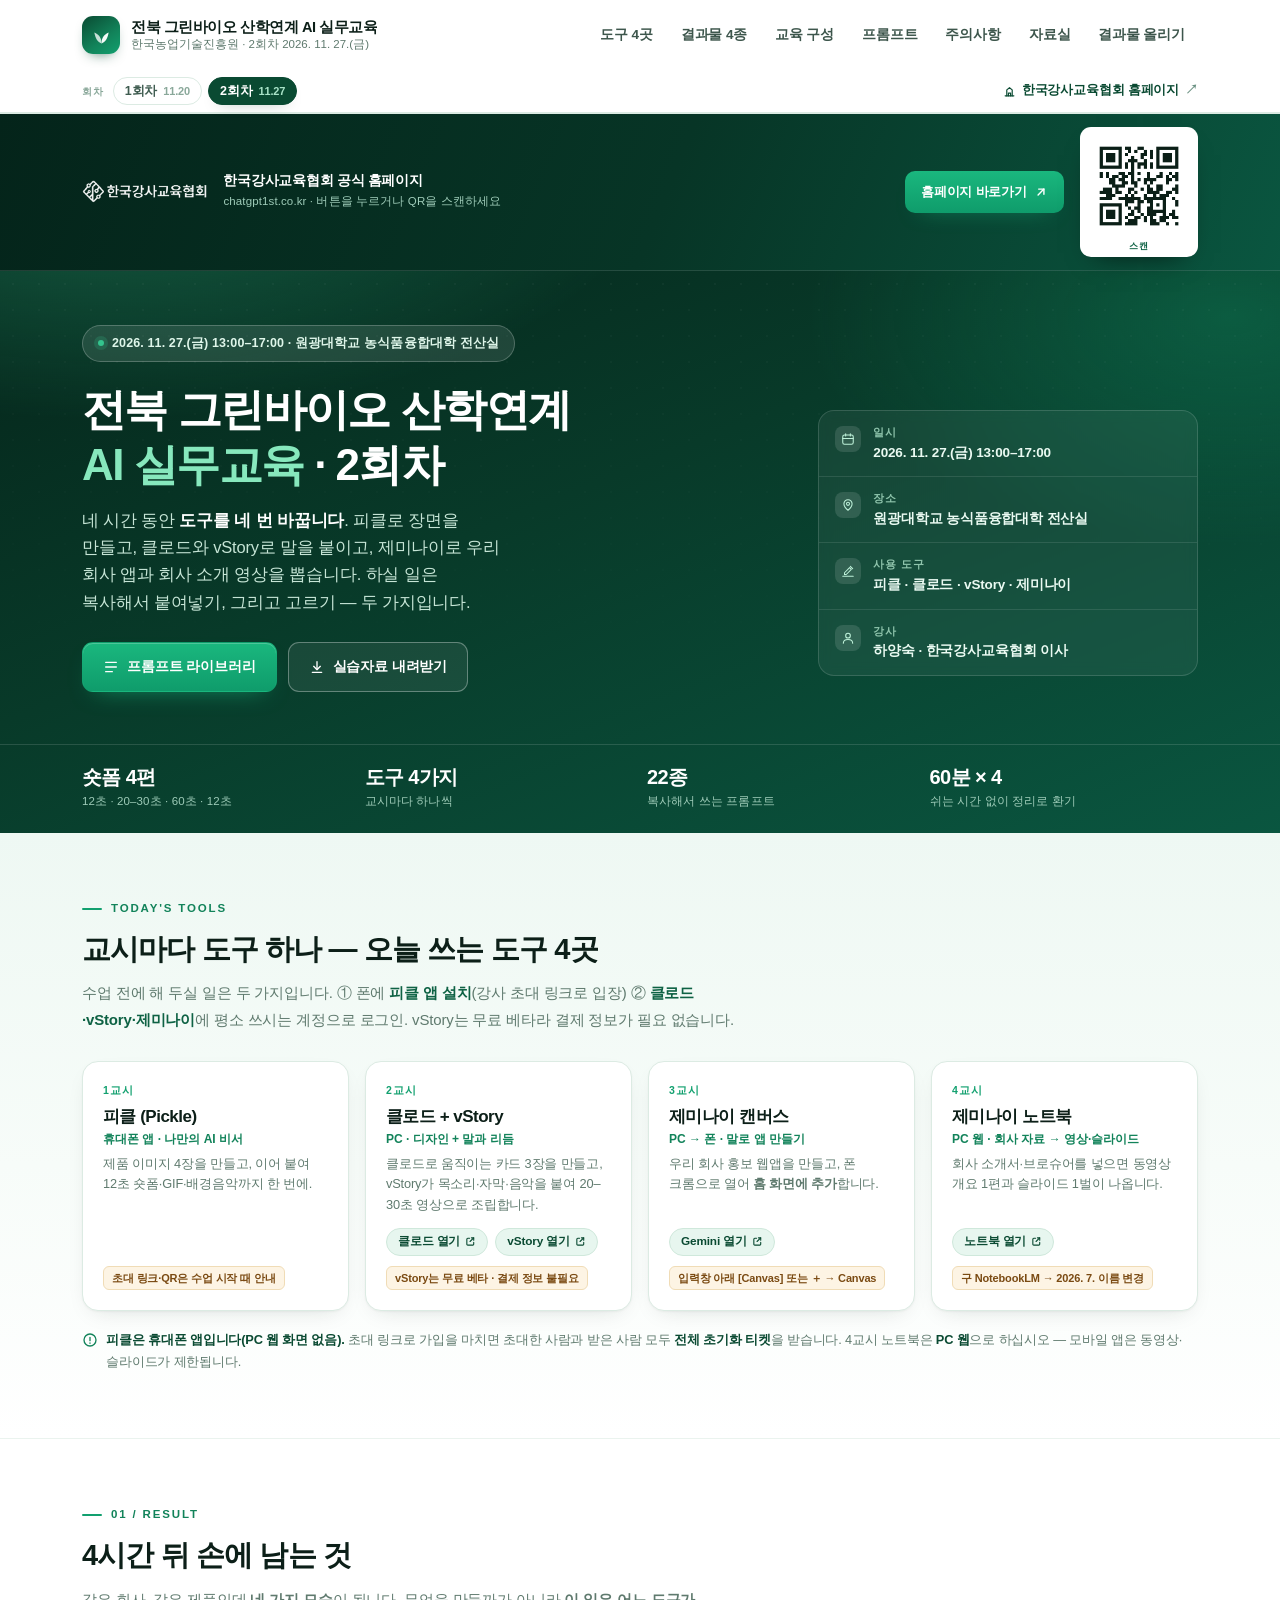
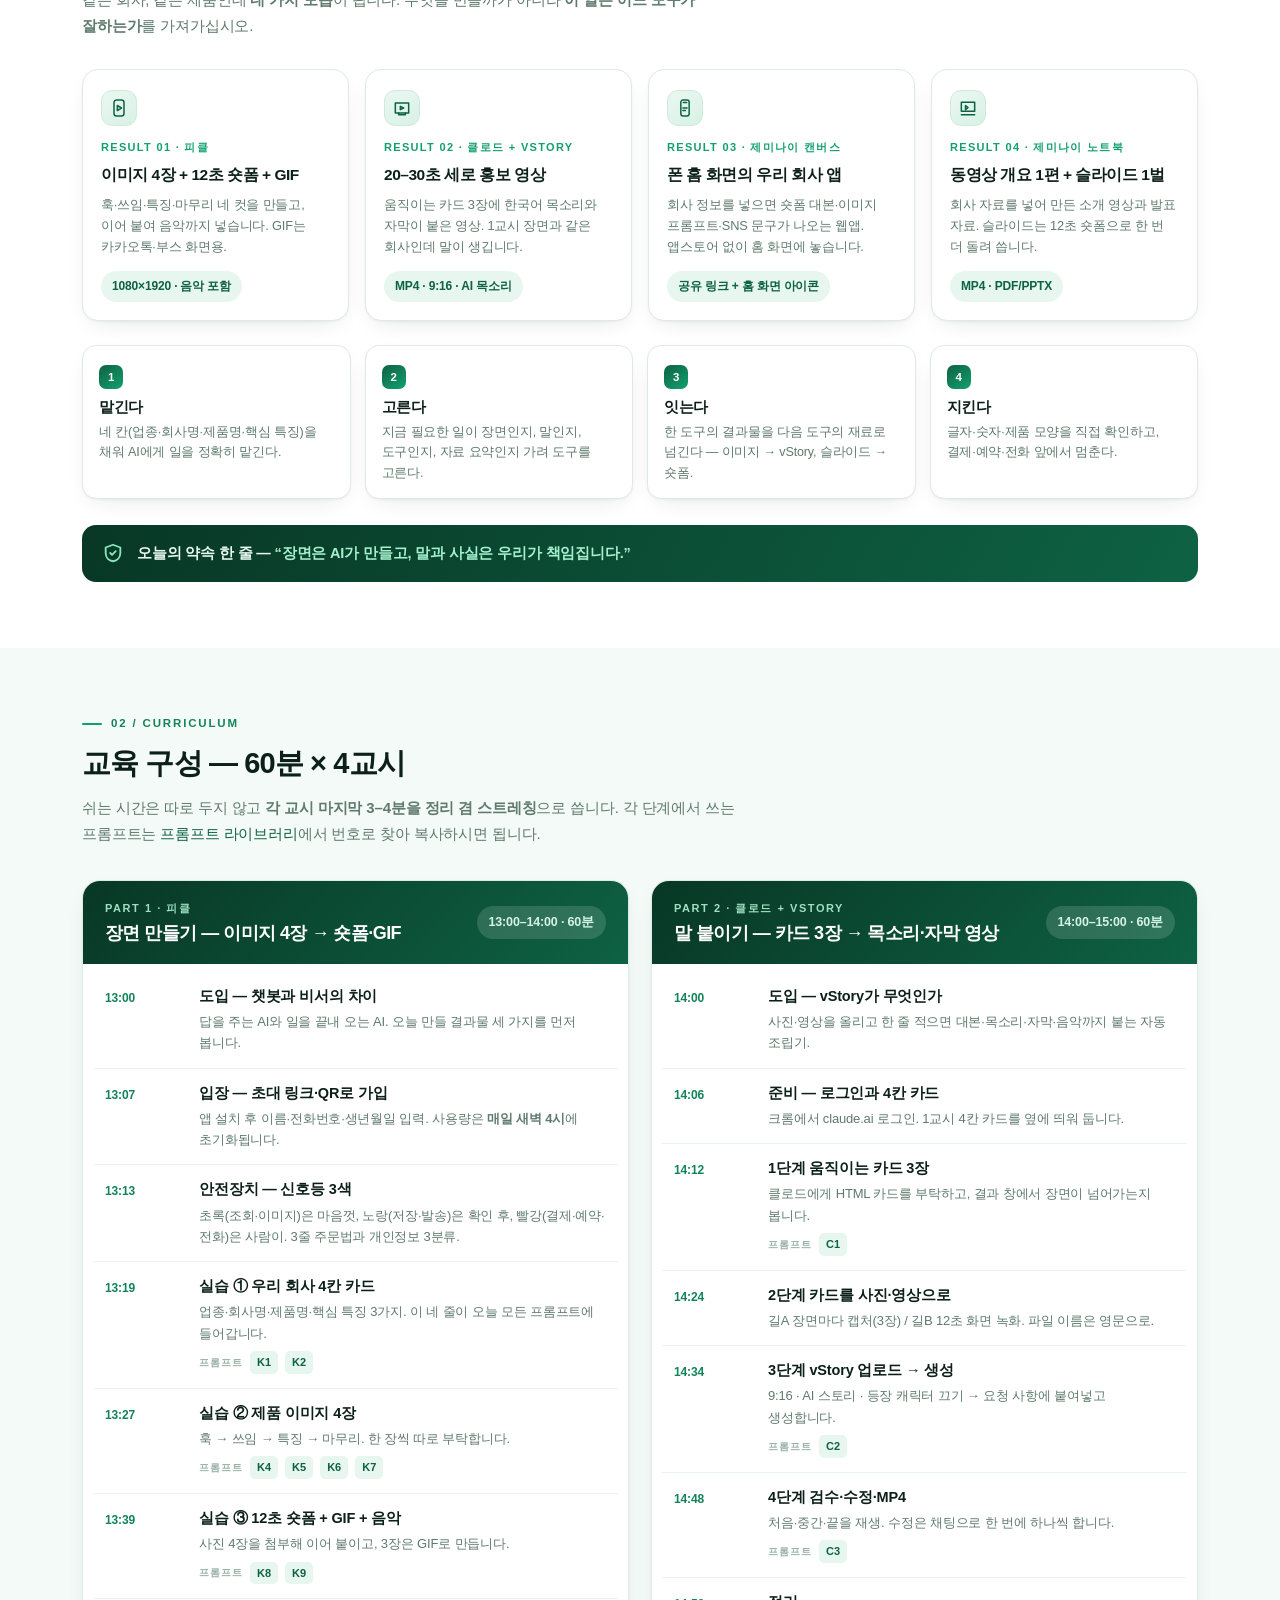
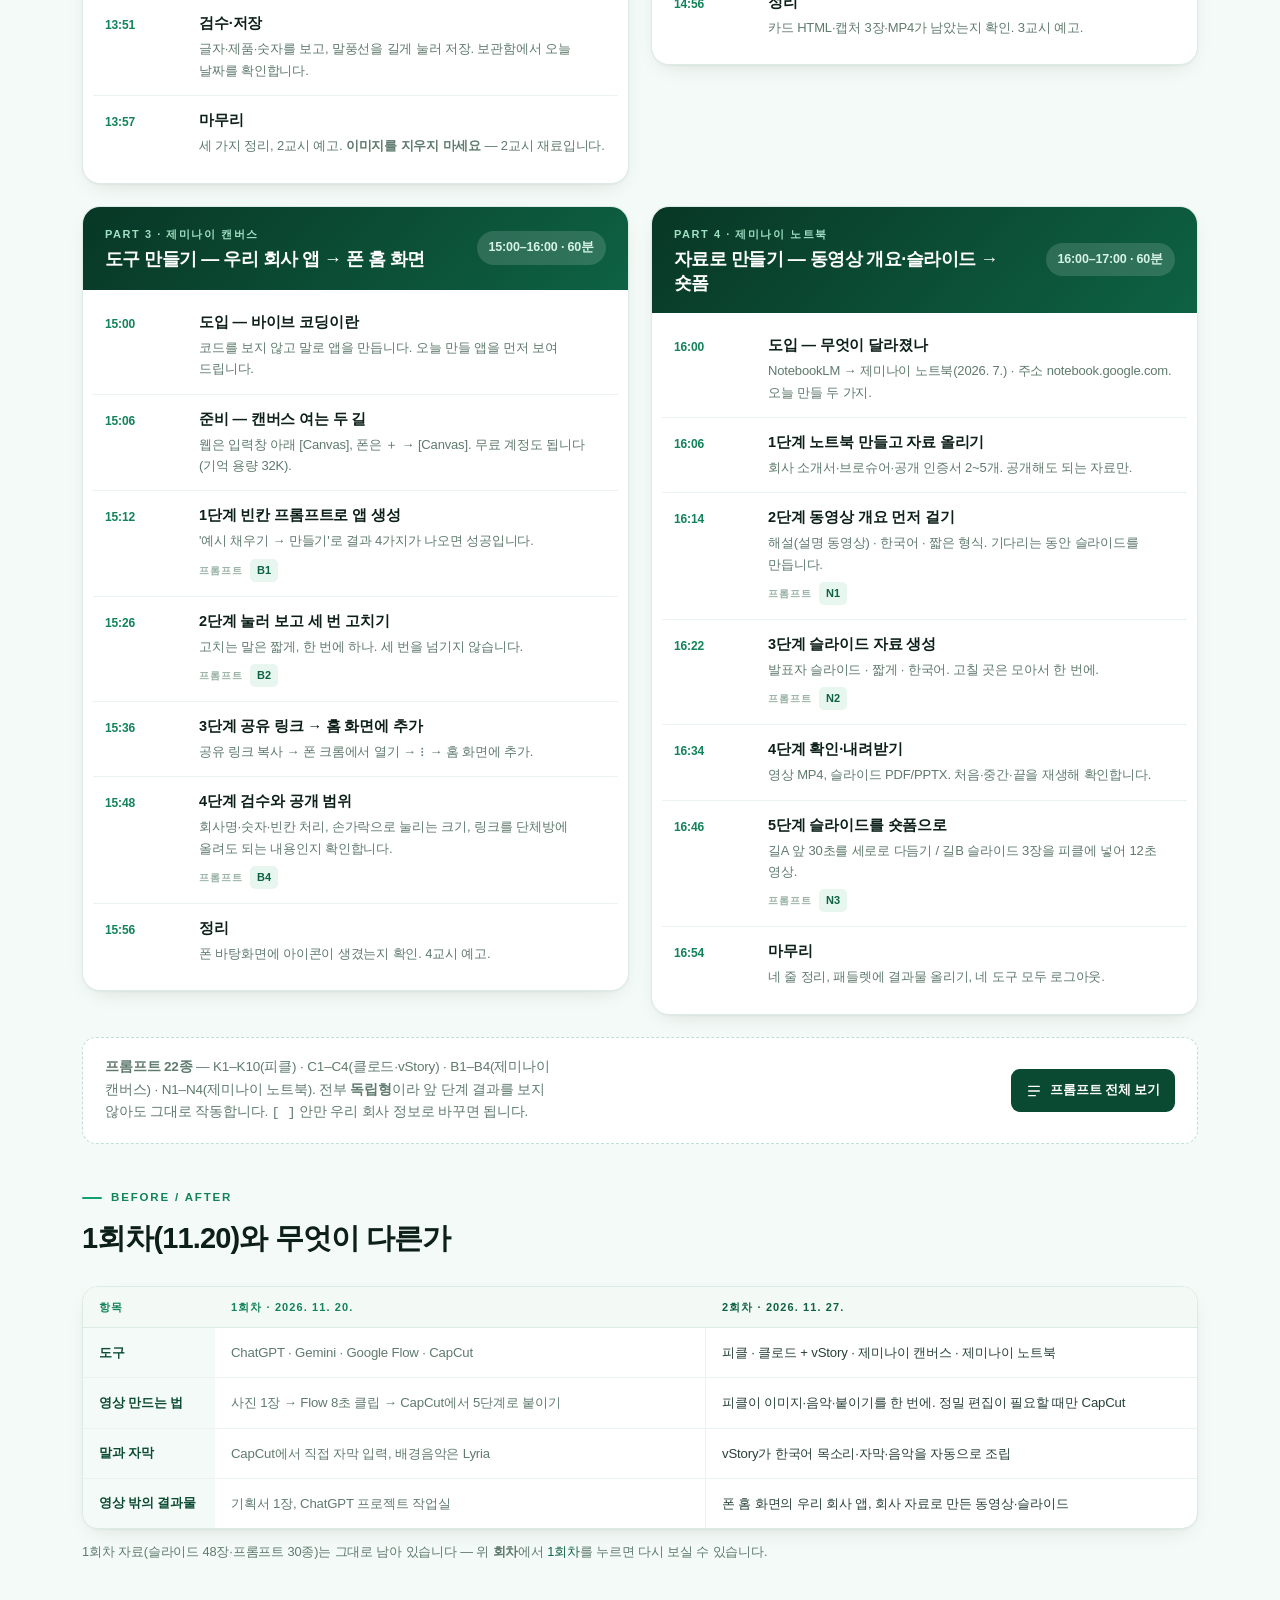
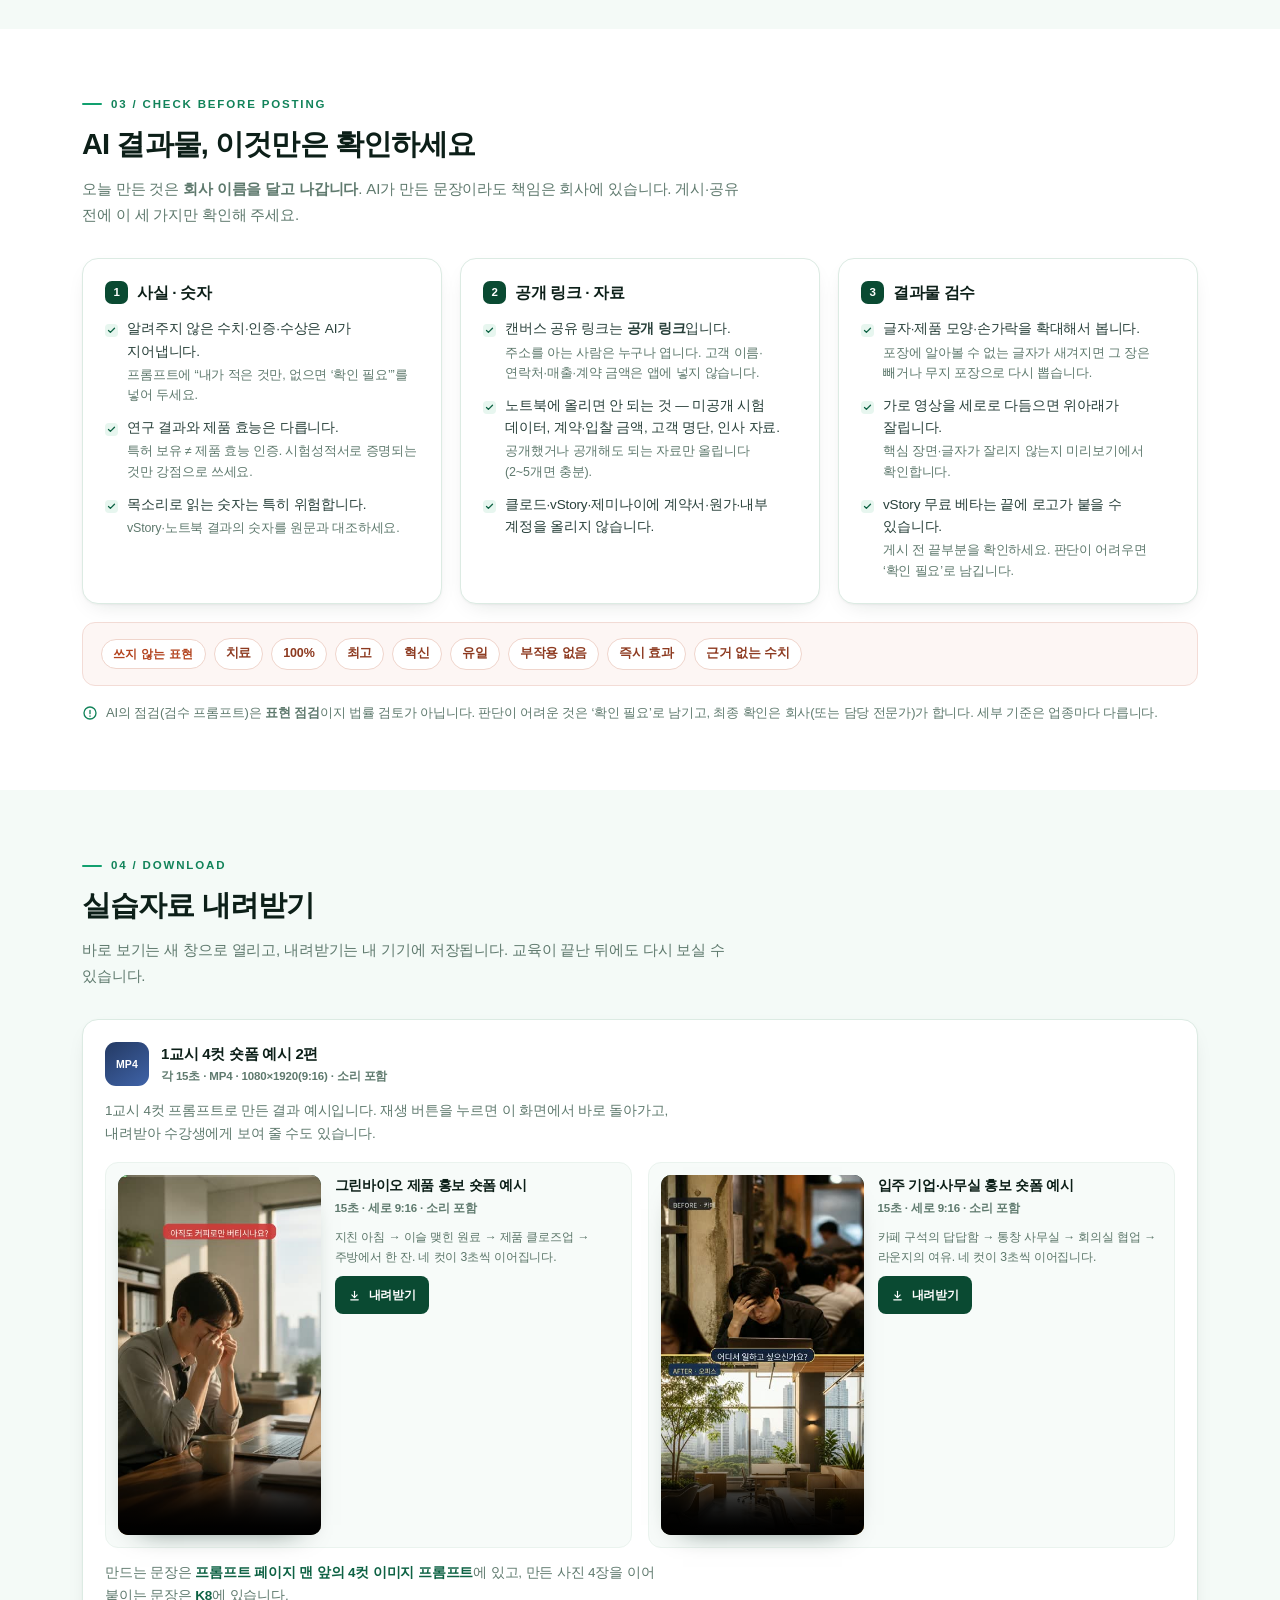
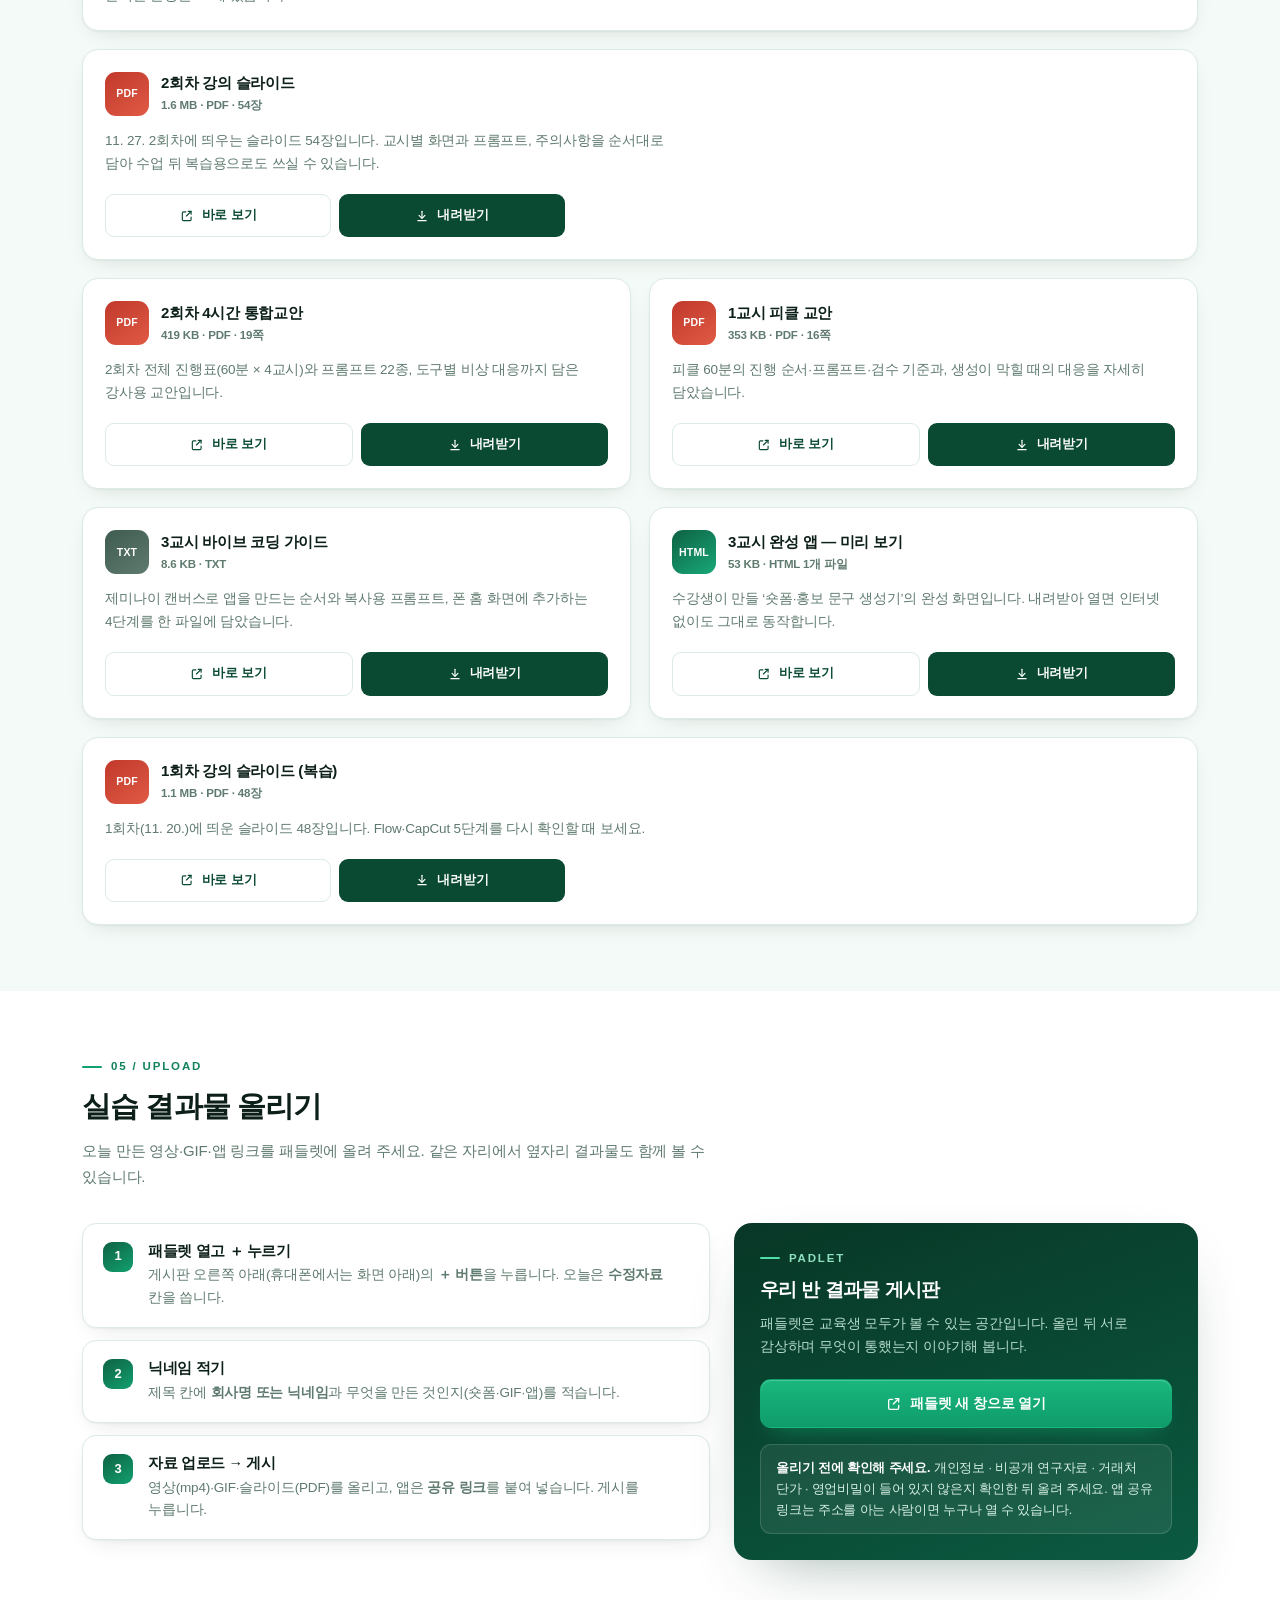
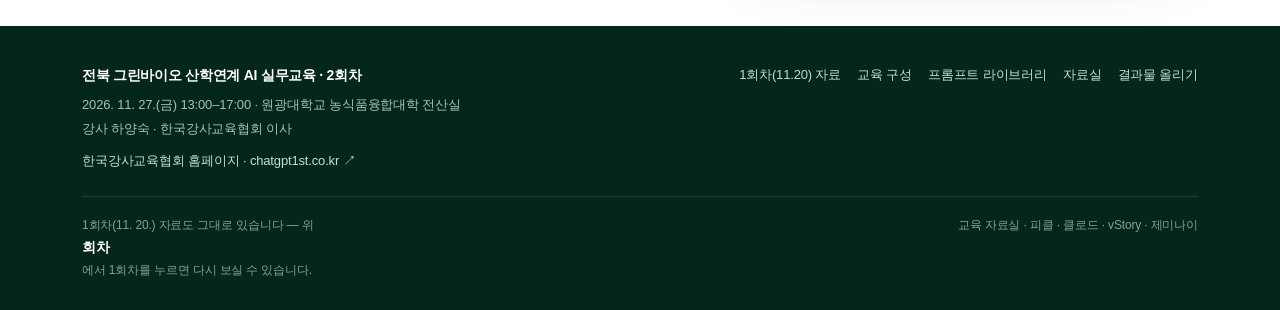
==== index.html @ 62bd6997 "2회차 슬라이드 피클 소개 3장 추가 (51→54장) · 2회차 PDF 갱신" ====
<!DOCTYPE html>
<html lang="ko">
<head>
<meta charset="utf-8">
<meta name="viewport" content="width=device-width, initial-scale=1">
<title>전북 그린바이오 산학연계 AI 실무교육 · 2회차 | 교육 자료실</title>
<meta name="description" content="한국농업기술진흥원 전북 그린바이오 산학연계 AI 실무교육 2회차(2026. 11. 27.) 교육 자료실 — 피클·클로드+vStory·제미나이 캔버스·제미나이 노트북 4교시, 프롬프트 22종, 실습자료(PDF·HTML) 내려받기, 한국강사교육협회 홈페이지 바로가기.">
<meta name="theme-color" content="#083726">
<meta property="og:title" content="전북 그린바이오 산학연계 AI 실무교육 · 2회차 | 교육 자료실">
<meta property="og:description" content="네 시간 동안 도구를 네 번 바꿉니다 — 피클, 클로드+vStory, 제미나이 캔버스, 제미나이 노트북. 복사해서 쓰는 프롬프트 22종과 실습자료를 한곳에.">
<meta property="og:type" content="website">
<link rel="stylesheet" href="assets/style.css">
<link rel="icon" href="data:image/svg+xml,%3Csvg xmlns='http://www.w3.org/2000/svg' viewBox='0 0 64 64'%3E%3Crect width='64' height='64' rx='14' fill='%230e6244'/%3E%3Cpath d='M32 50c0-12 6-20 16-24-2 14-8 22-16 24z' fill='%2387e8bd'/%3E%3Cpath d='M32 50C32 38 26 30 16 26c2 14 8 22 16 24z' fill='%23ffffff' opacity='.85'/%3E%3C/svg%3E">
</head>
<body>
<a class="skip" href="#main">본문 바로가기</a>

<!-- ================= HEADER ================= -->
<header class="site-head">
  <div class="head-in">
    <a class="brand" href="index.html" aria-label="전북 그린바이오 산학연계 AI 실무교육 · 2회차 자료실 홈">
      <span class="mark" aria-hidden="true">
        <svg viewBox="0 0 24 24"><path d="M12 21c0-6.2 3.1-10.4 8.2-12.4C19 15.3 16.4 19.6 12 21z"/><path d="M12 21C12 14.8 8.9 10.6 3.8 8.6 5 15.3 7.6 19.6 12 21z" opacity=".8"/></svg>
      </span>
      <span>
        <b>전북 그린바이오 산학연계 AI 실무교육</b>
        <span>한국농업기술진흥원 · 2회차 2026. 11. 27.(금)</span>
      </span>
    </a>

    <nav class="main-nav" aria-label="주요 메뉴">
      <a href="#tools" class="nav-link" data-spy="tools">도구 4곳</a>
      <a href="#result" class="nav-link" data-spy="result">결과물 4종</a>
      <a href="#curriculum" class="nav-link" data-spy="curriculum">교육 구성</a>
      <a href="prompts.html">프롬프트</a>
      <a href="#check" class="nav-link" data-spy="check">주의사항</a>
      <a href="#downloads" class="nav-link" data-spy="downloads">자료실</a>
      <a href="#upload" class="nav-link" data-spy="upload">결과물 올리기</a>
    </nav>

    <button class="nav-toggle" id="navToggle" aria-expanded="false" aria-controls="mobileNav" aria-label="메뉴 열기">
      <svg viewBox="0 0 24 24"><path d="M4 7h16M4 12h16M4 17h16"/></svg>
    </button>
  </div>

  <div class="roundbar">
    <div class="rb-in">
      <nav class="rounds" aria-label="회차 선택">
        <span class="rl">회차</span>
        <a class="round" href="day1.html">1회차<span class="dt">11.20</span></a>
        <a class="round on" href="index.html" aria-current="page">2회차<span class="dt">11.27</span></a>
      </nav>
      <a class="koea-link" href="https://chatgpt1st.co.kr" target="_blank" rel="noopener">
        <svg viewBox="0 0 24 24"><path d="M4 20h16"/><path d="M7 20V9l5-4 5 4v11"/><path d="M10 20v-5h4v5"/></svg>
        한국강사교육협회 홈페이지<span class="x">↗</span>
      </a>
    </div>
  </div>

  <nav class="mobile-nav" id="mobileNav" aria-label="모바일 메뉴">
    <a href="day1.html">1회차(11.20) 자료 보기</a>
    <a href="#tools">오늘 쓰는 도구 4곳</a>
    <a href="#result">오늘 남는 결과물 4종</a>
    <a href="#curriculum">교육 구성</a>
    <a href="prompts.html">프롬프트 라이브러리</a>
    <a href="#check">주의사항</a>
    <a href="#downloads">자료실</a>
    <a href="#upload">결과물 올리기</a>
    <a href="https://chatgpt1st.co.kr" target="_blank" rel="noopener">한국강사교육협회 홈페이지</a>
  </nav>
</header>

<!-- ================= 협회 홈페이지 (페이지 맨 앞) ================= -->
<section class="koea" aria-label="한국강사교육협회 공식 홈페이지">
  <div class="wrap koea-in">
    <img class="k-logo" src="assets/koea_logo_white.png" alt="한국강사교육협회">
    <div class="k-txt">
      <b>한국강사교육협회 공식 홈페이지</b>
      <span>chatgpt1st.co.kr · 버튼을 누르거나 QR을 스캔하세요</span>
    </div>
    <a class="k-btn" href="https://chatgpt1st.co.kr" target="_blank" rel="noopener">
      홈페이지 바로가기
      <svg viewBox="0 0 24 24"><path d="M7 17 17 7"/><path d="M8 7h9v9"/></svg>
    </a>
    <a class="k-qr" href="https://chatgpt1st.co.kr" target="_blank" rel="noopener" aria-label="한국강사교육협회 홈페이지 QR 코드 — 폰 카메라로 스캔">
      <img src="assets/koea_qr.png" alt="한국강사교육협회 홈페이지(chatgpt1st.co.kr) QR 코드">
      <span>스캔</span>
    </a>
  </div>
</section>

<main id="main">

<!-- ================= HERO ================= -->
<section class="hero">
  <div class="hero-in">
    <div class="wrap">
      <div>
        <span class="chip"><span class="dot"></span>2026. 11. 27.(금) 13:00–17:00 · 원광대학교 농식품융합대학 전산실</span>
        <h1>전북 그린바이오 산학연계<br><em>AI 실무교육</em> · 2회차</h1>
        <p class="sub">네 시간 동안 <b>도구를 네 번 바꿉니다</b>. 피클로 장면을 만들고, 클로드와 vStory로 말을 붙이고,
          제미나이로 우리 회사 앱과 회사 소개 영상을 뽑습니다. 하실 일은 복사해서 붙여넣기, 그리고 고르기 — 두 가지입니다.</p>
        <div class="hero-cta">
          <a class="btn btn-primary" href="prompts.html">
            <svg viewBox="0 0 24 24"><path d="M4 5h16M4 12h16M4 19h10"/></svg>
            프롬프트 라이브러리
          </a>
          <a class="btn btn-ghost" href="#downloads">
            <svg viewBox="0 0 24 24"><path d="M12 4v11"/><path d="m7 11 5 5 5-5"/><path d="M5 20h14"/></svg>
            실습자료 내려받기
          </a>
        </div>
      </div>

      <dl class="facts">
        <li>
          <span class="ico"><svg viewBox="0 0 24 24"><rect x="3" y="5" width="18" height="16" rx="3"/><path d="M8 3v4M16 3v4M3 11h18"/></svg></span>
          <div><dt>일시</dt><dd>2026. 11. 27.(금) 13:00–17:00</dd></div>
        </li>
        <li>
          <span class="ico"><svg viewBox="0 0 24 24"><path d="M12 21s7-5.4 7-11a7 7 0 1 0-14 0c0 5.6 7 11 7 11z"/><circle cx="12" cy="10" r="2.6"/></svg></span>
          <div><dt>장소</dt><dd>원광대학교 농식품융합대학 전산실</dd></div>
        </li>
        <li>
          <span class="ico"><svg viewBox="0 0 24 24"><path d="m14.7 6.3 3 3L9 18H6v-3z"/><path d="M16 4l4 4"/><path d="M3 21h18"/></svg></span>
          <div><dt>사용 도구</dt><dd>피클 · 클로드 · vStory · 제미나이</dd></div>
        </li>
        <li>
          <span class="ico"><svg viewBox="0 0 24 24"><circle cx="12" cy="8" r="4"/><path d="M4 21c0-4 3.6-6.5 8-6.5s8 2.5 8 6.5"/></svg></span>
          <div><dt>강사</dt><dd>하양숙 · 한국강사교육협회 이사</dd></div>
        </li>
      </dl>
    </div>
  </div>
  <div class="hero-stats">
    <div class="wrap">
      <div class="st"><b>숏폼 4편</b><span>12초 · 20–30초 · 60초 · 12초</span></div>
      <div class="st"><b>도구 4가지</b><span>교시마다 하나씩</span></div>
      <div class="st"><b>22종</b><span>복사해서 쓰는 프롬프트</span></div>
      <div class="st"><b>60분 × 4</b><span>쉬는 시간 없이 정리로 환기</span></div>
    </div>
  </div>
</section>

<!-- ================= TODAY'S TOOLS ================= -->
<section class="section tools-band" id="tools">
  <div class="wrap">
    <div class="sec-head">
      <div class="eyebrow">Today's tools</div>
      <h2>교시마다 도구 하나 — 오늘 쓰는 도구 4곳</h2>
      <p>수업 전에 해 두실 일은 두 가지입니다. ① 폰에 <b>피클 앱 설치</b>(강사 초대 링크로 입장) ② <b>클로드·vStory·제미나이</b>에
        평소 쓰시는 계정으로 로그인. vStory는 무료 베타라 결제 정보가 필요 없습니다.</p>
    </div>

    <div class="tools4">
      <div class="tool">
        <span class="kicker">1교시</span>
        <div class="tk">피클 (Pickle)<small>휴대폰 앱 · 나만의 AI 비서</small></div>
        <p>제품 이미지 4장을 만들고, 이어 붙여 12초 숏폼·GIF·배경음악까지 한 번에.</p>
        <span class="mini-tag">초대 링크·QR은 수업 시작 때 안내</span>
      </div>

      <div class="tool">
        <span class="kicker">2교시</span>
        <div class="tk">클로드 + vStory<small>PC · 디자인 + 말과 리듬</small></div>
        <p>클로드로 움직이는 카드 3장을 만들고, vStory가 목소리·자막·음악을 붙여 20–30초 영상으로 조립합니다.</p>
        <div class="links">
          <a class="lk" href="https://claude.ai/new" target="_blank" rel="noopener">클로드 열기<svg viewBox="0 0 24 24"><path d="M14 4h5v5"/><path d="M19 4 11 12"/><path d="M19 14v4a2 2 0 0 1-2 2H6a2 2 0 0 1-2-2V7a2 2 0 0 1 2-2h4"/></svg></a>
          <a class="lk" href="https://vstory.io" target="_blank" rel="noopener">vStory 열기<svg viewBox="0 0 24 24"><path d="M14 4h5v5"/><path d="M19 4 11 12"/><path d="M19 14v4a2 2 0 0 1-2 2H6a2 2 0 0 1-2-2V7a2 2 0 0 1 2-2h4"/></svg></a>
        </div>
        <span class="mini-tag">vStory는 무료 베타 · 결제 정보 불필요</span>
      </div>

      <div class="tool">
        <span class="kicker">3교시</span>
        <div class="tk">제미나이 캔버스<small>PC → 폰 · 말로 앱 만들기</small></div>
        <p>우리 회사 홍보 웹앱을 만들고, 폰 크롬으로 열어 <b>홈 화면에 추가</b>합니다.</p>
        <div class="links">
          <a class="lk" href="https://gemini.google.com/app" target="_blank" rel="noopener">Gemini 열기<svg viewBox="0 0 24 24"><path d="M14 4h5v5"/><path d="M19 4 11 12"/><path d="M19 14v4a2 2 0 0 1-2 2H6a2 2 0 0 1-2-2V7a2 2 0 0 1 2-2h4"/></svg></a>
        </div>
        <span class="mini-tag">입력창 아래 [Canvas] 또는 ＋ → Canvas</span>
      </div>

      <div class="tool">
        <span class="kicker">4교시</span>
        <div class="tk">제미나이 노트북<small>PC 웹 · 회사 자료 → 영상·슬라이드</small></div>
        <p>회사 소개서·브로슈어를 넣으면 동영상 개요 1편과 슬라이드 1벌이 나옵니다.</p>
        <div class="links">
          <a class="lk" href="https://notebook.google.com" target="_blank" rel="noopener">노트북 열기<svg viewBox="0 0 24 24"><path d="M14 4h5v5"/><path d="M19 4 11 12"/><path d="M19 14v4a2 2 0 0 1-2 2H6a2 2 0 0 1-2-2V7a2 2 0 0 1 2-2h4"/></svg></a>
        </div>
        <span class="mini-tag">구 NotebookLM → 2026. 7. 이름 변경</span>
      </div>
    </div>

    <p class="tools-note">
      <svg viewBox="0 0 24 24"><circle cx="12" cy="12" r="9"/><path d="M12 8v5M12 16.5v.5"/></svg>
      <span><b>피클은 휴대폰 앱입니다(PC 웹 화면 없음).</b> 초대 링크로 가입을 마치면 초대한 사람과 받은 사람 모두 <b>전체 초기화 티켓</b>을 받습니다.
        4교시 노트북은 <b>PC 웹</b>으로 하십시오 — 모바일 앱은 동영상·슬라이드가 제한됩니다.</span>
    </p>
  </div>
</section>

<!-- ================= RESULT ================= -->
<section class="section" id="result">
  <div class="wrap">
    <div class="sec-head">
      <div class="eyebrow">01 / Result</div>
      <h2>4시간 뒤 손에 남는 것</h2>
      <p>같은 회사, 같은 제품인데 <b>네 가지 모습</b>이 됩니다. 무엇을 만들까가 아니라 <b>이 일은 어느 도구가 잘하는가</b>를 가져가십시오.</p>
    </div>

    <div class="grid4">
      <article class="take">
        <div class="ico-lg"><svg viewBox="0 0 24 24"><rect x="6" y="2.5" width="12" height="19" rx="3"/><path d="m10 9 5 3-5 3z"/></svg></div>
        <div class="kicker">Result 01 · 피클</div>
        <h3>이미지 4장 + 12초 숏폼 + GIF</h3>
        <p>훅·쓰임·특징·마무리 네 컷을 만들고, 이어 붙여 음악까지 넣습니다. GIF는 카카오톡·부스 화면용.</p>
        <span class="tagline">1080×1920 · 음악 포함</span>
      </article>

      <article class="take">
        <div class="ico-lg"><svg viewBox="0 0 24 24"><path d="M4 6h16v12H4z"/><path d="M8 18v2h8v-2"/><path d="m10 10 4 2-4 2z"/></svg></div>
        <div class="kicker">Result 02 · 클로드 + vStory</div>
        <h3>20–30초 세로 홍보 영상</h3>
        <p>움직이는 카드 3장에 한국어 목소리와 자막이 붙은 영상. 1교시 장면과 같은 회사인데 말이 생깁니다.</p>
        <span class="tagline">MP4 · 9:16 · AI 목소리</span>
      </article>

      <article class="take">
        <div class="ico-lg"><svg viewBox="0 0 24 24"><rect x="7" y="2.5" width="10" height="19" rx="2.5"/><path d="M10 5.5h4"/><path d="M9.5 12h5M9.5 15h3"/></svg></div>
        <div class="kicker">Result 03 · 제미나이 캔버스</div>
        <h3>폰 홈 화면의 우리 회사 앱</h3>
        <p>회사 정보를 넣으면 숏폼 대본·이미지 프롬프트·SNS 문구가 나오는 웹앱. 앱스토어 없이 홈 화면에 놓습니다.</p>
        <span class="tagline">공유 링크 + 홈 화면 아이콘</span>
      </article>

      <article class="take">
        <div class="ico-lg"><svg viewBox="0 0 24 24"><path d="M4 5h16v11H4z"/><path d="M4 20h16"/><path d="m9 9 3 2.5L9 14z"/></svg></div>
        <div class="kicker">Result 04 · 제미나이 노트북</div>
        <h3>동영상 개요 1편 + 슬라이드 1벌</h3>
        <p>회사 자료를 넣어 만든 소개 영상과 발표 자료. 슬라이드는 12초 숏폼으로 한 번 더 돌려 씁니다.</p>
        <span class="tagline">MP4 · PDF/PPTX</span>
      </article>
    </div>

    <div class="goals">
      <div class="goal">
        <span class="no">1</span>
        <h3>맡긴다</h3>
        <p>네 칸(업종·회사명·제품명·핵심 특징)을 채워 AI에게 일을 정확히 맡긴다.</p>
      </div>
      <div class="goal">
        <span class="no">2</span>
        <h3>고른다</h3>
        <p>지금 필요한 일이 장면인지, 말인지, 도구인지, 자료 요약인지 가려 도구를 고른다.</p>
      </div>
      <div class="goal">
        <span class="no">3</span>
        <h3>잇는다</h3>
        <p>한 도구의 결과물을 다음 도구의 재료로 넘긴다 — 이미지 → vStory, 슬라이드 → 숏폼.</p>
      </div>
      <div class="goal">
        <span class="no">4</span>
        <h3>지킨다</h3>
        <p>글자·숫자·제품 모양을 직접 확인하고, 결제·예약·전화 앞에서 멈춘다.</p>
      </div>
    </div>

    <div class="promise">
      <svg viewBox="0 0 24 24"><path d="M12 3 4 6v6c0 5 3.4 8.4 8 9 4.6-.6 8-4 8-9V6z"/><path d="m9 12 2 2 4-4"/></svg>
      <span>오늘의 약속 한 줄 — <b>“장면은 AI가 만들고, 말과 사실은 우리가 책임집니다.”</b></span>
    </div>
  </div>
</section>

<!-- ================= CURRICULUM ================= -->
<section class="section alt" id="curriculum">
  <div class="wrap">
    <div class="sec-head">
      <div class="eyebrow">02 / Curriculum</div>
      <h2>교육 구성 — 60분 × 4교시</h2>
      <p>쉬는 시간은 따로 두지 않고 <b>각 교시 마지막 3–4분을 정리 겸 스트레칭</b>으로 씁니다.
        각 단계에서 쓰는 프롬프트는 <a href="prompts.html">프롬프트 라이브러리</a>에서 번호로 찾아 복사하시면 됩니다.</p>
    </div>

    <div class="curri">
      <section class="panel" aria-labelledby="c1">
        <div class="panel-head">
          <div>
            <div class="p-t">Part 1 · 피클</div>
            <h3 id="c1">장면 만들기 — 이미지 4장 → 숏폼·GIF</h3>
          </div>
          <span class="p-time">13:00–14:00 · 60분</span>
        </div>
        <ol class="flow">
          <li><span class="t">13:00</span><div><div class="n">도입 — 챗봇과 비서의 차이</div><div class="d">답을 주는 AI와 일을 끝내 오는 AI. 오늘 만들 결과물 세 가지를 먼저 봅니다.</div></div></li>
          <li><span class="t">13:07</span><div><div class="n">입장 — 초대 링크·QR로 가입</div><div class="d">앱 설치 후 이름·전화번호·생년월일 입력. 사용량은 <b>매일 새벽 4시</b>에 초기화됩니다.</div></div></li>
          <li><span class="t">13:13</span><div><div class="n">안전장치 — 신호등 3색</div><div class="d">초록(조회·이미지)은 마음껏, 노랑(저장·발송)은 확인 후, 빨강(결제·예약·전화)은 사람이. 3줄 주문법과 개인정보 3분류.</div></div></li>
          <li><span class="t">13:19</span><div><div class="n">실습 ① 우리 회사 4칸 카드</div><div class="d">업종·회사명·제품명·핵심 특징 3가지. 이 네 줄이 오늘 모든 프롬프트에 들어갑니다.</div><div class="codes"><span>프롬프트</span><a class="pcode" href="prompts.html#K1">K1</a> <a class="pcode" href="prompts.html#K2">K2</a></div></div></li>
          <li><span class="t">13:27</span><div><div class="n">실습 ② 제품 이미지 4장</div><div class="d">훅 → 쓰임 → 특징 → 마무리. 한 장씩 따로 부탁합니다.</div><div class="codes"><span>프롬프트</span><a class="pcode" href="prompts.html#K4">K4</a> <a class="pcode" href="prompts.html#K5">K5</a> <a class="pcode" href="prompts.html#K6">K6</a> <a class="pcode" href="prompts.html#K7">K7</a></div></div></li>
          <li><span class="t">13:39</span><div><div class="n">실습 ③ 12초 숏폼 + GIF + 음악</div><div class="d">사진 4장을 첨부해 이어 붙이고, 3장은 GIF로 만듭니다.</div><div class="codes"><span>프롬프트</span><a class="pcode" href="prompts.html#K8">K8</a> <a class="pcode" href="prompts.html#K9">K9</a></div></div></li>
          <li><span class="t">13:51</span><div><div class="n">검수·저장</div><div class="d">글자·제품·숫자를 보고, 말풍선을 길게 눌러 저장. 보관함에서 오늘 날짜를 확인합니다.</div></div></li>
          <li><span class="t">13:57</span><div><div class="n">마무리</div><div class="d">세 가지 정리, 2교시 예고. <b>이미지를 지우지 마세요</b> — 2교시 재료입니다.</div></div></li>
        </ol>
      </section>

      <section class="panel" aria-labelledby="c2">
        <div class="panel-head">
          <div>
            <div class="p-t">Part 2 · 클로드 + vStory</div>
            <h3 id="c2">말 붙이기 — 카드 3장 → 목소리·자막 영상</h3>
          </div>
          <span class="p-time">14:00–15:00 · 60분</span>
        </div>
        <ol class="flow">
          <li><span class="t">14:00</span><div><div class="n">도입 — vStory가 무엇인가</div><div class="d">사진·영상을 올리고 한 줄 적으면 대본·목소리·자막·음악까지 붙는 자동 조립기.</div></div></li>
          <li><span class="t">14:06</span><div><div class="n">준비 — 로그인과 4칸 카드</div><div class="d">크롬에서 claude.ai 로그인. 1교시 4칸 카드를 옆에 띄워 둡니다.</div></div></li>
          <li><span class="t">14:12</span><div><div class="n">1단계 움직이는 카드 3장</div><div class="d">클로드에게 HTML 카드를 부탁하고, 결과 창에서 장면이 넘어가는지 봅니다.</div><div class="codes"><span>프롬프트</span><a class="pcode" href="prompts.html#C1">C1</a></div></div></li>
          <li><span class="t">14:24</span><div><div class="n">2단계 카드를 사진·영상으로</div><div class="d">길A 장면마다 캡처(3장) / 길B 12초 화면 녹화. 파일 이름은 영문으로.</div></div></li>
          <li><span class="t">14:34</span><div><div class="n">3단계 vStory 업로드 → 생성</div><div class="d">9:16 · AI 스토리 · 등장 캐릭터 끄기 → 요청 사항에 붙여넣고 생성합니다.</div><div class="codes"><span>프롬프트</span><a class="pcode" href="prompts.html#C2">C2</a></div></div></li>
          <li><span class="t">14:48</span><div><div class="n">4단계 검수·수정·MP4</div><div class="d">처음·중간·끝을 재생. 수정은 채팅으로 한 번에 하나씩 합니다.</div><div class="codes"><span>프롬프트</span><a class="pcode" href="prompts.html#C3">C3</a></div></div></li>
          <li><span class="t">14:56</span><div><div class="n">정리</div><div class="d">카드 HTML·캡처 3장·MP4가 남았는지 확인. 3교시 예고.</div></div></li>
        </ol>
      </section>

      <section class="panel" aria-labelledby="c3">
        <div class="panel-head">
          <div>
            <div class="p-t">Part 3 · 제미나이 캔버스</div>
            <h3 id="c3">도구 만들기 — 우리 회사 앱 → 폰 홈 화면</h3>
          </div>
          <span class="p-time">15:00–16:00 · 60분</span>
        </div>
        <ol class="flow">
          <li><span class="t">15:00</span><div><div class="n">도입 — 바이브 코딩이란</div><div class="d">코드를 보지 않고 말로 앱을 만듭니다. 오늘 만들 앱을 먼저 보여 드립니다.</div></div></li>
          <li><span class="t">15:06</span><div><div class="n">준비 — 캔버스 여는 두 길</div><div class="d">웹은 입력창 아래 [Canvas], 폰은 ＋ → [Canvas]. 무료 계정도 됩니다(기억 용량 32K).</div></div></li>
          <li><span class="t">15:12</span><div><div class="n">1단계 빈칸 프롬프트로 앱 생성</div><div class="d">'예시 채우기 → 만들기'로 결과 4가지가 나오면 성공입니다.</div><div class="codes"><span>프롬프트</span><a class="pcode" href="prompts.html#B1">B1</a></div></div></li>
          <li><span class="t">15:26</span><div><div class="n">2단계 눌러 보고 세 번 고치기</div><div class="d">고치는 말은 짧게, 한 번에 하나. 세 번을 넘기지 않습니다.</div><div class="codes"><span>프롬프트</span><a class="pcode" href="prompts.html#B2">B2</a></div></div></li>
          <li><span class="t">15:36</span><div><div class="n">3단계 공유 링크 → 홈 화면에 추가</div><div class="d">공유 링크 복사 → 폰 크롬에서 열기 → ⋮ → 홈 화면에 추가.</div></div></li>
          <li><span class="t">15:48</span><div><div class="n">4단계 검수와 공개 범위</div><div class="d">회사명·숫자·빈칸 처리, 손가락으로 눌리는 크기, 링크를 단체방에 올려도 되는 내용인지 확인합니다.</div><div class="codes"><span>프롬프트</span><a class="pcode" href="prompts.html#B4">B4</a></div></div></li>
          <li><span class="t">15:56</span><div><div class="n">정리</div><div class="d">폰 바탕화면에 아이콘이 생겼는지 확인. 4교시 예고.</div></div></li>
        </ol>
      </section>

      <section class="panel" aria-labelledby="c4">
        <div class="panel-head">
          <div>
            <div class="p-t">Part 4 · 제미나이 노트북</div>
            <h3 id="c4">자료로 만들기 — 동영상 개요·슬라이드 → 숏폼</h3>
          </div>
          <span class="p-time">16:00–17:00 · 60분</span>
        </div>
        <ol class="flow">
          <li><span class="t">16:00</span><div><div class="n">도입 — 무엇이 달라졌나</div><div class="d">NotebookLM → 제미나이 노트북(2026. 7.) · 주소 notebook.google.com. 오늘 만들 두 가지.</div></div></li>
          <li><span class="t">16:06</span><div><div class="n">1단계 노트북 만들고 자료 올리기</div><div class="d">회사 소개서·브로슈어·공개 인증서 2~5개. 공개해도 되는 자료만.</div></div></li>
          <li><span class="t">16:14</span><div><div class="n">2단계 동영상 개요 먼저 걸기</div><div class="d">해설(설명 동영상) · 한국어 · 짧은 형식. 기다리는 동안 슬라이드를 만듭니다.</div><div class="codes"><span>프롬프트</span><a class="pcode" href="prompts.html#N1">N1</a></div></div></li>
          <li><span class="t">16:22</span><div><div class="n">3단계 슬라이드 자료 생성</div><div class="d">발표자 슬라이드 · 짧게 · 한국어. 고칠 곳은 모아서 한 번에.</div><div class="codes"><span>프롬프트</span><a class="pcode" href="prompts.html#N2">N2</a></div></div></li>
          <li><span class="t">16:34</span><div><div class="n">4단계 확인·내려받기</div><div class="d">영상 MP4, 슬라이드 PDF/PPTX. 처음·중간·끝을 재생해 확인합니다.</div></div></li>
          <li><span class="t">16:46</span><div><div class="n">5단계 슬라이드를 숏폼으로</div><div class="d">길A 앞 30초를 세로로 다듬기 / 길B 슬라이드 3장을 피클에 넣어 12초 영상.</div><div class="codes"><span>프롬프트</span><a class="pcode" href="prompts.html#N3">N3</a></div></div></li>
          <li><span class="t">16:54</span><div><div class="n">마무리</div><div class="d">네 줄 정리, 패들렛에 결과물 올리기, 네 도구 모두 로그아웃.</div></div></li>
        </ol>
      </section>
    </div>

    <div class="curri-note">
      <p><b>프롬프트 22종</b> — K1–K10(피클) · C1–C4(클로드·vStory) · B1–B4(제미나이 캔버스) · N1–N4(제미나이 노트북).
        전부 <b>독립형</b>이라 앞 단계 결과를 보지 않아도 그대로 작동합니다. <code>[ ]</code> 안만 우리 회사 정보로 바꾸면 됩니다.</p>
      <a class="btn btn-dark btn-sm" href="prompts.html">
        <svg viewBox="0 0 24 24"><path d="M4 5h16M4 12h16M4 19h10"/></svg>
        프롬프트 전체 보기
      </a>
    </div>

    <div class="sec-head" style="margin-top:44px">
      <div class="eyebrow">Before / After</div>
      <h2>1회차(11.20)와 무엇이 다른가</h2>
    </div>

    <div class="compare">
      <div class="cmp-head"><div>항목</div><div class="old">1회차 · 2026. 11. 20.</div><div class="new">2회차 · 2026. 11. 27.</div></div>
      <div class="cmp-row">
        <div class="cmp-k">도구</div>
        <div class="old">ChatGPT · Gemini · Google Flow · CapCut</div>
        <div class="new">피클 · 클로드 + vStory · 제미나이 캔버스 · 제미나이 노트북</div>
      </div>
      <div class="cmp-row">
        <div class="cmp-k">영상 만드는 법</div>
        <div class="old">사진 1장 → Flow 8초 클립 → CapCut에서 5단계로 붙이기</div>
        <div class="new">피클이 이미지·음악·붙이기를 한 번에. 정밀 편집이 필요할 때만 CapCut</div>
      </div>
      <div class="cmp-row">
        <div class="cmp-k">말과 자막</div>
        <div class="old">CapCut에서 직접 자막 입력, 배경음악은 Lyria</div>
        <div class="new">vStory가 한국어 목소리·자막·음악을 자동으로 조립</div>
      </div>
      <div class="cmp-row">
        <div class="cmp-k">영상 밖의 결과물</div>
        <div class="old">기획서 1장, ChatGPT 프로젝트 작업실</div>
        <div class="new">폰 홈 화면의 우리 회사 앱, 회사 자료로 만든 동영상·슬라이드</div>
      </div>
    </div>
    <p class="cmp-note">1회차 자료(슬라이드 48장·프롬프트 30종)는 그대로 남아 있습니다 — 위 <b>회차</b>에서 <a href="day1.html">1회차</a>를 누르면 다시 보실 수 있습니다.</p>
  </div>
</section>

<!-- ================= CHECKLIST ================= -->
<section class="section" id="check">
  <div class="wrap">
    <div class="sec-head">
      <div class="eyebrow">03 / Check before posting</div>
      <h2>AI 결과물, 이것만은 확인하세요</h2>
      <p>오늘 만든 것은 <b>회사 이름을 달고 나갑니다</b>. AI가 만든 문장이라도 책임은 회사에 있습니다.
        게시·공유 전에 이 세 가지만 확인해 주세요.</p>
    </div>

    <div class="check-grid">
      <article class="check">
        <h3><span class="n">1</span>사실 · 숫자</h3>
        <ul>
          <li>알려주지 않은 수치·인증·수상은 AI가 지어냅니다.
            <small>프롬프트에 “내가 적은 것만, 없으면 ‘확인 필요’”를 넣어 두세요.</small></li>
          <li>연구 결과와 제품 효능은 다릅니다.
            <small>특허 보유 ≠ 제품 효능 인증. 시험성적서로 증명되는 것만 강점으로 쓰세요.</small></li>
          <li>목소리로 읽는 숫자는 특히 위험합니다.
            <small>vStory·노트북 결과의 숫자를 원문과 대조하세요.</small></li>
        </ul>
      </article>

      <article class="check">
        <h3><span class="n">2</span>공개 링크 · 자료</h3>
        <ul>
          <li>캔버스 공유 링크는 <b>공개 링크</b>입니다.
            <small>주소를 아는 사람은 누구나 엽니다. 고객 이름·연락처·매출·계약 금액은 앱에 넣지 않습니다.</small></li>
          <li>노트북에 올리면 안 되는 것 — 미공개 시험 데이터, 계약·입찰 금액, 고객 명단, 인사 자료.
            <small>공개했거나 공개해도 되는 자료만 올립니다(2~5개면 충분).</small></li>
          <li>클로드·vStory·제미나이에 계약서·원가·내부 계정을 올리지 않습니다.</li>
        </ul>
      </article>

      <article class="check">
        <h3><span class="n">3</span>결과물 검수</h3>
        <ul>
          <li>글자·제품 모양·손가락을 확대해서 봅니다.
            <small>포장에 알아볼 수 없는 글자가 새겨지면 그 장은 빼거나 무지 포장으로 다시 뽑습니다.</small></li>
          <li>가로 영상을 세로로 다듬으면 위아래가 잘립니다.
            <small>핵심 장면·글자가 잘리지 않는지 미리보기에서 확인합니다.</small></li>
          <li>vStory 무료 베타는 끝에 로고가 붙을 수 있습니다.
            <small>게시 전 끝부분을 확인하세요. 판단이 어려우면 ‘확인 필요’로 남깁니다.</small></li>
        </ul>
      </article>
    </div>

    <div class="banned">
      <span class="lb">쓰지 않는 표현</span>
      <span>치료</span><span>100%</span><span>최고</span><span>혁신</span><span>유일</span><span>부작용 없음</span><span>즉시 효과</span><span>근거 없는 수치</span>
    </div>
    <p class="check-note">
      <svg viewBox="0 0 24 24"><circle cx="12" cy="12" r="9"/><path d="M12 8v5M12 16.5v.5"/></svg>
      <span>AI의 점검(검수 프롬프트)은 <b>표현 점검</b>이지 법률 검토가 아닙니다. 판단이 어려운 것은 ‘확인 필요’로 남기고,
        최종 확인은 회사(또는 담당 전문가)가 합니다. 세부 기준은 업종마다 다릅니다.</span>
    </p>
  </div>
</section>

<!-- ================= DOWNLOADS ================= -->
<section class="section alt" id="downloads">
  <div class="wrap">
    <div class="sec-head">
      <div class="eyebrow">04 / Download</div>
      <h2>실습자료 내려받기</h2>
      <p>바로 보기는 새 창으로 열리고, 내려받기는 내 기기에 저장됩니다. 교육이 끝난 뒤에도 다시 보실 수 있습니다.</p>
    </div>

    <div class="dl-grid">
      <article class="dl wide">
        <div class="dl-top">
          <span class="fmt mp4">MP4</span>
          <div>
            <h3>1교시 4컷 숏폼 예시 2편</h3>
            <div class="meta">각 15초 · MP4 · 1080×1920(9:16) · 소리 포함</div>
          </div>
        </div>
        <p>1교시 4컷 프롬프트로 만든 결과 예시입니다. 재생 버튼을 누르면 이 화면에서 바로 돌아가고,
          내려받아 수강생에게 보여 줄 수도 있습니다.</p>
        <div class="vid-row">
          <figure class="vid">
            <video controls playsinline preload="metadata" width="1080" height="1920"
              poster="files/greenbio_shortform_poster.jpg" aria-label="그린바이오 제품 홍보 숏폼 예시 15초">
              <source src="files/greenbio_shortform_sample.mp4" type="video/mp4">
              이 브라우저에서는 영상이 재생되지 않습니다. 아래 내려받기로 저장해 주세요.
            </video>
            <figcaption>
              <b>그린바이오 제품 홍보 숏폼 예시</b>
              <span>15초 · 세로 9:16 · 소리 포함</span>
              <p class="vd">지친 아침 → 이슬 맺힌 원료 → 제품 클로즈업 → 주방에서 한 잔. 네 컷이 3초씩 이어집니다.</p>
              <a class="btn btn-dark" href="files/greenbio_shortform_sample.mp4" download>
                <svg viewBox="0 0 24 24"><path d="M12 4v11"/><path d="m7 11 5 5 5-5"/><path d="M5 20h14"/></svg>
                내려받기
              </a>
            </figcaption>
          </figure>
          <figure class="vid">
            <video controls playsinline preload="metadata" width="1080" height="1920"
              poster="files/office_shortform_poster.jpg" aria-label="입주 기업·사무실 홍보 숏폼 예시 15초">
              <source src="files/office_shortform_sample.mp4" type="video/mp4">
              이 브라우저에서는 영상이 재생되지 않습니다. 아래 내려받기로 저장해 주세요.
            </video>
            <figcaption>
              <b>입주 기업·사무실 홍보 숏폼 예시</b>
              <span>15초 · 세로 9:16 · 소리 포함</span>
              <p class="vd">카페 구석의 답답함 → 통창 사무실 → 회의실 협업 → 라운지의 여유. 네 컷이 3초씩 이어집니다.</p>
              <a class="btn btn-dark" href="files/office_shortform_sample.mp4" download>
                <svg viewBox="0 0 24 24"><path d="M12 4v11"/><path d="m7 11 5 5 5-5"/><path d="M5 20h14"/></svg>
                내려받기
              </a>
            </figcaption>
          </figure>
        </div>
        <p class="vid-note">만드는 문장은 <a href="prompts.html#cut4">프롬프트 페이지 맨 앞의 4컷 이미지 프롬프트</a>에 있고,
          만든 사진 4장을 이어 붙이는 문장은 <a href="prompts.html#K8">K8</a>에 있습니다.</p>
      </article>

      <article class="dl wide">
        <div class="dl-top">
          <span class="fmt pdf">PDF</span>
          <div>
            <h3>2회차 강의 슬라이드</h3>
            <div class="meta">1.6 MB · PDF · 54장</div>
          </div>
        </div>
        <p>11. 27. 2회차에 띄우는 슬라이드 54장입니다. 교시별 화면과 프롬프트, 주의사항을 순서대로 담아
          수업 뒤 복습용으로도 쓰실 수 있습니다.</p>
        <div class="acts">
          <a class="btn btn-line" href="files/농진원_1127_2회차_강의슬라이드.pdf" target="_blank" rel="noopener">
            <svg viewBox="0 0 24 24"><path d="M14 4h5v5"/><path d="M19 4 11 12"/><path d="M19 14v4a2 2 0 0 1-2 2H6a2 2 0 0 1-2-2V7a2 2 0 0 1 2-2h4"/></svg>
            바로 보기
          </a>
          <a class="btn btn-dark" href="files/농진원_1127_2회차_강의슬라이드.pdf" download>
            <svg viewBox="0 0 24 24"><path d="M12 4v11"/><path d="m7 11 5 5 5-5"/><path d="M5 20h14"/></svg>
            내려받기
          </a>
        </div>
      </article>

      <article class="dl">
        <div class="dl-top">
          <span class="fmt pdf">PDF</span>
          <div>
            <h3>2회차 4시간 통합교안</h3>
            <div class="meta">419 KB · PDF · 19쪽</div>
          </div>
        </div>
        <p>2회차 전체 진행표(60분 × 4교시)와 프롬프트 22종, 도구별 비상 대응까지 담은 강사용 교안입니다.</p>
        <div class="acts">
          <a class="btn btn-line" href="files/농진원_2회차_4시간_통합교안.pdf" target="_blank" rel="noopener">
            <svg viewBox="0 0 24 24"><path d="M14 4h5v5"/><path d="M19 4 11 12"/><path d="M19 14v4a2 2 0 0 1-2 2H6a2 2 0 0 1-2-2V7a2 2 0 0 1 2-2h4"/></svg>
            바로 보기
          </a>
          <a class="btn btn-dark" href="files/농진원_2회차_4시간_통합교안.pdf" download>
            <svg viewBox="0 0 24 24"><path d="M12 4v11"/><path d="m7 11 5 5 5-5"/><path d="M5 20h14"/></svg>
            내려받기
          </a>
        </div>
      </article>

      <article class="dl">
        <div class="dl-top">
          <span class="fmt pdf">PDF</span>
          <div>
            <h3>1교시 피클 교안</h3>
            <div class="meta">353 KB · PDF · 16쪽</div>
          </div>
        </div>
        <p>피클 60분의 진행 순서·프롬프트·검수 기준과, 생성이 막힐 때의 대응을 자세히 담았습니다.</p>
        <div class="acts">
          <a class="btn btn-line" href="files/농진원_2회차_1교시_피클AI_교안.pdf" target="_blank" rel="noopener">
            <svg viewBox="0 0 24 24"><path d="M14 4h5v5"/><path d="M19 4 11 12"/><path d="M19 14v4a2 2 0 0 1-2 2H6a2 2 0 0 1-2-2V7a2 2 0 0 1 2-2h4"/></svg>
            바로 보기
          </a>
          <a class="btn btn-dark" href="files/농진원_2회차_1교시_피클AI_교안.pdf" download>
            <svg viewBox="0 0 24 24"><path d="M12 4v11"/><path d="m7 11 5 5 5-5"/><path d="M5 20h14"/></svg>
            내려받기
          </a>
        </div>
      </article>

      <article class="dl">
        <div class="dl-top">
          <span class="fmt txt">TXT</span>
          <div>
            <h3>3교시 바이브 코딩 가이드</h3>
            <div class="meta">8.6 KB · TXT</div>
          </div>
        </div>
        <p>제미나이 캔버스로 앱을 만드는 순서와 복사용 프롬프트, 폰 홈 화면에 추가하는 4단계를 한 파일에 담았습니다.</p>
        <div class="acts">
          <a class="btn btn-line" href="files/농진원_3교시_제미나이_바이브코딩_가이드.txt" target="_blank" rel="noopener">
            <svg viewBox="0 0 24 24"><path d="M14 4h5v5"/><path d="M19 4 11 12"/><path d="M19 14v4a2 2 0 0 1-2 2H6a2 2 0 0 1-2-2V7a2 2 0 0 1 2-2h4"/></svg>
            바로 보기
          </a>
          <a class="btn btn-dark" href="files/농진원_3교시_제미나이_바이브코딩_가이드.txt" download>
            <svg viewBox="0 0 24 24"><path d="M12 4v11"/><path d="m7 11 5 5 5-5"/><path d="M5 20h14"/></svg>
            내려받기
          </a>
        </div>
      </article>

      <article class="dl">
        <div class="dl-top">
          <span class="fmt html">HTML</span>
          <div>
            <h3>3교시 완성 앱 — 미리 보기</h3>
            <div class="meta">53 KB · HTML 1개 파일</div>
          </div>
        </div>
        <p>수강생이 만들 ‘숏폼·홍보 문구 생성기’의 완성 화면입니다. 내려받아 열면 인터넷 없이도 그대로 동작합니다.</p>
        <div class="acts">
          <a class="btn btn-line" href="files/농진원_2회차_실무용_숏폼_생성기_웹앱.html" target="_blank" rel="noopener">
            <svg viewBox="0 0 24 24"><path d="M14 4h5v5"/><path d="M19 4 11 12"/><path d="M19 14v4a2 2 0 0 1-2 2H6a2 2 0 0 1-2-2V7a2 2 0 0 1 2-2h4"/></svg>
            바로 보기
          </a>
          <a class="btn btn-dark" href="files/농진원_2회차_실무용_숏폼_생성기_웹앱.html" download>
            <svg viewBox="0 0 24 24"><path d="M12 4v11"/><path d="m7 11 5 5 5-5"/><path d="M5 20h14"/></svg>
            내려받기
          </a>
        </div>
      </article>

      <article class="dl wide">
        <div class="dl-top">
          <span class="fmt pdf">PDF</span>
          <div>
            <h3>1회차 강의 슬라이드 (복습)</h3>
            <div class="meta">1.1 MB · PDF · 48장</div>
          </div>
        </div>
        <p>1회차(11. 20.)에 띄운 슬라이드 48장입니다. Flow·CapCut 5단계를 다시 확인할 때 보세요.</p>
        <div class="acts">
          <a class="btn btn-line" href="files/농진원_1120_1회차_강의슬라이드.pdf" target="_blank" rel="noopener">
            <svg viewBox="0 0 24 24"><path d="M14 4h5v5"/><path d="M19 4 11 12"/><path d="M19 14v4a2 2 0 0 1-2 2H6a2 2 0 0 1-2-2V7a2 2 0 0 1 2-2h4"/></svg>
            바로 보기
          </a>
          <a class="btn btn-dark" href="files/농진원_1120_1회차_강의슬라이드.pdf" download>
            <svg viewBox="0 0 24 24"><path d="M12 4v11"/><path d="m7 11 5 5 5-5"/><path d="M5 20h14"/></svg>
            내려받기
          </a>
        </div>
      </article>
    </div>
  </div>
</section>

<!-- ================= UPLOAD ================= -->
<section class="section" id="upload">
  <div class="wrap">
    <div class="sec-head">
      <div class="eyebrow">05 / Upload</div>
      <h2>실습 결과물 올리기</h2>
      <p>오늘 만든 영상·GIF·앱 링크를 패들렛에 올려 주세요. 같은 자리에서 옆자리 결과물도 함께 볼 수 있습니다.</p>
    </div>

    <div class="upload-wrap">
      <div class="steps">
        <div class="step">
          <span class="no">1</span>
          <div>
            <h3>패들렛 열고 ＋ 누르기</h3>
            <p>게시판 오른쪽 아래(휴대폰에서는 화면 아래)의 <b>＋ 버튼</b>을 누릅니다. 오늘은 <b>수정자료</b> 칸을 씁니다.</p>
          </div>
        </div>
        <div class="step">
          <span class="no">2</span>
          <div>
            <h3>닉네임 적기</h3>
            <p>제목 칸에 <b>회사명 또는 닉네임</b>과 무엇을 만든 것인지(숏폼·GIF·앱)를 적습니다.</p>
          </div>
        </div>
        <div class="step">
          <span class="no">3</span>
          <div>
            <h3>자료 업로드 → 게시</h3>
            <p>영상(mp4)·GIF·슬라이드(PDF)를 올리고, 앱은 <b>공유 링크</b>를 붙여 넣습니다. 게시를 누릅니다.</p>
          </div>
        </div>
      </div>

      <aside class="padlet">
        <div class="eyebrow">Padlet</div>
        <h3>우리 반 결과물 게시판</h3>
        <p>패들렛은 교육생 모두가 볼 수 있는 공간입니다. 올린 뒤 서로 감상하며 무엇이 통했는지 이야기해 봅니다.</p>
        <a class="btn btn-primary" href="https://padlet.com/nuguni21/_ai-pczyxuz2qqmxjneq" target="_blank" rel="noopener">
          <svg viewBox="0 0 24 24"><path d="M14 4h5v5"/><path d="M19 4 11 12"/><path d="M19 14v4a2 2 0 0 1-2 2H6a2 2 0 0 1-2-2V7a2 2 0 0 1 2-2h4"/></svg>
          패들렛 새 창으로 열기
        </a>
        <div class="warn"><b>올리기 전에 확인해 주세요.</b> 개인정보 · 비공개 연구자료 · 거래처 단가 · 영업비밀이 들어 있지 않은지 확인한 뒤 올려 주세요.
          앱 공유 링크는 주소를 아는 사람이면 누구나 열 수 있습니다.</div>
      </aside>
    </div>
  </div>
</section>
</main>

<!-- ================= FOOTER ================= -->
<footer class="foot">
  <div class="wrap">
    <div class="fin">
      <div>
        <b>전북 그린바이오 산학연계 AI 실무교육 · 2회차</b>
        <div style="margin-top:6px">2026. 11. 27.(금) 13:00–17:00 · 원광대학교 농식품융합대학 전산실</div>
        <div style="margin-top:2px">강사 하양숙 · 한국강사교육협회 이사</div>
        <div style="margin-top:10px">
          <a class="koea-foot" href="https://chatgpt1st.co.kr" target="_blank" rel="noopener">한국강사교육협회 홈페이지 · chatgpt1st.co.kr ↗</a>
        </div>
      </div>
      <nav class="fl" aria-label="바닥글 메뉴">
        <a href="day1.html">1회차(11.20) 자료</a>
        <a href="#curriculum">교육 구성</a>
        <a href="prompts.html">프롬프트 라이브러리</a>
        <a href="#downloads">자료실</a>
        <a href="#upload">결과물 올리기</a>
      </nav>
    </div>
    <div class="crt">
      <span>1회차(11. 20.) 자료도 그대로 있습니다 — 위 <b>회차</b>에서 1회차를 누르면 다시 보실 수 있습니다.</span>
      <span>교육 자료실 · 피클 · 클로드 · vStory · 제미나이</span>
    </div>
  </div>
</footer>

<script src="assets/app.js"></script>
</body>
</html>
---- assets/style.css ----
/* ==========================================================================
   전북 그린바이오 산학연계 AI 실무교육 · 1회차 — 교육 자료실
   ========================================================================== */
:root{
  --ink:#0c1f18;
  --ink-2:#28403a;
  --muted:#5f7a6e;
  --green-950:#05261b;
  --green-900:#083726;
  --green-800:#0a4a32;
  --green-700:#0e6244;
  --green-600:#12835a;
  --emerald:#12a06f;
  --emerald-2:#34c48e;
  --emerald-soft:#e7f6ef;
  --mint:#f4faf7;
  --line:#dcebe3;
  --line-2:#eaf3ee;
  --white:#fff;
  --shadow:0 1px 2px rgba(12,31,24,.04), 0 8px 24px -12px rgba(12,31,24,.18);
  --shadow-lg:0 24px 60px -30px rgba(8,55,38,.45);
  --radius:16px;
  --maxw:1160px;
}
*,*::before,*::after{box-sizing:border-box}
html{scroll-behavior:smooth;scroll-padding-top:84px;-webkit-text-size-adjust:100%}
body{
  margin:0;background:var(--white);color:var(--ink-2);
  font-family:"Pretendard","Pretendard Variable",-apple-system,BlinkMacSystemFont,"Apple SD Gothic Neo","Malgun Gothic","맑은 고딕","Noto Sans KR",Roboto,"Helvetica Neue",Arial,sans-serif;
  font-size:16px;line-height:1.7;letter-spacing:-.01em;
  word-break:keep-all;overflow-wrap:break-word;
  -webkit-font-smoothing:antialiased;text-rendering:optimizeLegibility;
}
img{max-width:100%;display:block}
a{color:var(--green-700);text-decoration:none}
a:hover{text-decoration:underline}
h1,h2,h3,h4{color:var(--ink);margin:0;line-height:1.3;letter-spacing:-.025em}
p{margin:0}
ul,ol{margin:0;padding:0;list-style:none}
button{font:inherit;color:inherit;cursor:pointer}
::selection{background:#bff0da;color:var(--green-950)}
.wrap{max-width:var(--maxw);margin:0 auto;padding:0 22px}
.sr-only{position:absolute;width:1px;height:1px;padding:0;margin:-1px;overflow:hidden;clip:rect(0 0 0 0);white-space:nowrap;border:0}
.skip{position:absolute;left:-999px;top:8px;background:var(--green-800);color:#fff;padding:10px 16px;border-radius:10px;z-index:99}
.skip:focus{left:22px}

/* ---------- header ---------- */
.site-head{
  position:sticky;top:0;z-index:60;background:rgba(255,255,255,.93);
  -webkit-backdrop-filter:saturate(180%) blur(14px);backdrop-filter:saturate(180%) blur(14px);
  border-bottom:1px solid var(--line);
}
.head-in{max-width:var(--maxw);margin:0 auto;padding:0 22px;height:70px;display:flex;align-items:center;gap:18px}
.brand{display:flex;align-items:center;gap:11px;min-width:0;color:inherit;text-decoration:none}
.brand:hover{text-decoration:none}
.brand .mark{
  width:38px;height:38px;border-radius:11px;flex:none;
  background:linear-gradient(145deg,var(--green-800) 0%,var(--green-600) 60%,var(--emerald) 100%);
  display:grid;place-items:center;box-shadow:0 6px 14px -8px rgba(9,74,50,.9);
}
.brand .mark svg{width:21px;height:21px;fill:#fff;opacity:.96}
.brand b{display:block;font-size:14.5px;font-weight:800;color:var(--ink);letter-spacing:-.03em;line-height:1.25;white-space:nowrap;overflow:hidden;text-overflow:ellipsis}
.brand span{display:block;font-size:11.5px;color:var(--muted);letter-spacing:0;line-height:1.4;white-space:nowrap;overflow:hidden;text-overflow:ellipsis}
.main-nav{margin-left:auto;display:flex;align-items:center;gap:2px}
.main-nav a{
  display:inline-block;padding:8px 13px;border-radius:9px;font-size:13.5px;font-weight:600;
  color:#3d564c;text-decoration:none;white-space:nowrap;transition:background .15s,color .15s;
}
.main-nav a:hover{background:var(--mint);color:var(--green-700);text-decoration:none}
.main-nav a[aria-current="page"],.main-nav a.on{background:var(--emerald-soft);color:var(--green-700)}
.nav-toggle{display:none;margin-left:auto;width:42px;height:42px;border:1px solid var(--line);background:#fff;border-radius:11px;align-items:center;justify-content:center}
.nav-toggle svg{width:20px;height:20px;stroke:var(--green-800);stroke-width:2;fill:none;stroke-linecap:round}
.mobile-nav{display:none;border-top:1px solid var(--line);background:#fff}
.mobile-nav.open{display:block}
.mobile-nav a{display:block;padding:14px 22px;border-bottom:1px solid var(--line-2);font-size:15px;font-weight:600;color:var(--ink-2);text-decoration:none}
.mobile-nav a:last-child{border-bottom:0}

/* ---------- hero ---------- */
.hero{position:relative;overflow:hidden;color:#fff;
  background:
    radial-gradient(900px 420px at 8% -20%,rgba(52,196,142,.38) 0%,rgba(52,196,142,0) 62%),
    radial-gradient(700px 380px at 96% 8%,rgba(18,160,111,.30) 0%,rgba(18,160,111,0) 60%),
    linear-gradient(158deg,#05261b 0%,#083a29 42%,#0a5640 100%);
}
.hero::after{
  content:"";position:absolute;inset:0;pointer-events:none;opacity:.5;
  background-image:radial-gradient(rgba(255,255,255,.12) 1px,transparent 1px);
  background-size:26px 26px;
  -webkit-mask-image:linear-gradient(to bottom,rgba(0,0,0,.55),transparent 78%);
  mask-image:linear-gradient(to bottom,rgba(0,0,0,.55),transparent 78%);
}
.hero-in{position:relative;z-index:2;padding:54px 0 46px}
.hero-in>.wrap{display:grid;grid-template-columns:minmax(0,1.55fr) minmax(0,.85fr);gap:44px;align-items:end}
.chip{
  display:inline-flex;align-items:center;gap:8px;padding:7px 15px;border-radius:999px;
  background:rgba(255,255,255,.10);border:1px solid rgba(255,255,255,.22);
  font-size:12.5px;font-weight:600;letter-spacing:.01em;color:#dff6ea;
}
.chip .dot{width:6px;height:6px;border-radius:50%;background:var(--emerald-2);box-shadow:0 0 0 4px rgba(52,196,142,.2)}
.hero h1{margin:20px 0 0;font-size:clamp(27px,3.9vw,44px);font-weight:800;line-height:1.26;letter-spacing:-.035em;color:#fff}
.hero h1 em{font-style:normal;color:#87e8bd;display:inline}
.hero .sub{margin-top:14px;font-size:clamp(14px,1.5vw,16.5px);color:#c6e5d6;max-width:46ch;line-height:1.65}
.hero .sub b{color:#fff;font-weight:700}
.hero-cta{display:flex;flex-wrap:wrap;gap:11px;margin-top:26px}
.btn{
  display:inline-flex;align-items:center;justify-content:center;gap:8px;
  padding:12px 20px;border-radius:11px;font-size:14px;font-weight:700;letter-spacing:-.01em;
  text-decoration:none;border:1px solid transparent;transition:transform .14s,box-shadow .18s,background .18s,border-color .18s;
}
.btn:hover{text-decoration:none;transform:translateY(-1px)}
.btn svg{width:16px;height:16px;fill:none;stroke:currentColor;stroke-width:2;stroke-linecap:round;stroke-linejoin:round}
.btn-primary{background:linear-gradient(180deg,#1ab77e,#0f9c6b);color:#fff;box-shadow:0 10px 24px -14px rgba(18,160,111,.95),inset 0 1px 0 rgba(255,255,255,.22)}
.btn-primary:hover{background:linear-gradient(180deg,#22c489,#12a06f);box-shadow:0 14px 28px -14px rgba(18,160,111,1)}
.btn-ghost{background:rgba(255,255,255,.07);border-color:rgba(255,255,255,.32);color:#fff}
.btn-ghost:hover{background:rgba(255,255,255,.14)}
.btn-line{background:#fff;border-color:var(--line);color:var(--green-800)}
.btn-line:hover{border-color:#bcdccd;background:var(--mint)}
.btn-dark{background:var(--green-800);color:#fff}
.btn-dark:hover{background:var(--green-700)}
.btn-sm{padding:9px 14px;font-size:13px;border-radius:9px}

/* hero facts */
.facts{list-style:none;display:grid;gap:0;background:rgba(255,255,255,.055);border:1px solid rgba(255,255,255,.14);border-radius:16px;overflow:hidden;backdrop-filter:blur(6px)}
.facts li{display:flex;align-items:flex-start;gap:12px;padding:13px 16px;border-bottom:1px solid rgba(255,255,255,.10)}
.facts li:last-child{border-bottom:0}
.facts .ico{width:26px;height:26px;flex:none;border-radius:8px;background:rgba(255,255,255,.12);display:grid;place-items:center;margin-top:2px}
.facts .ico svg{width:14px;height:14px;stroke:#bff2da;fill:none;stroke-width:1.8;stroke-linecap:round;stroke-linejoin:round}
.facts dt{font-size:10.5px;letter-spacing:.1em;color:#8fc4ac;font-weight:700;text-transform:uppercase}
.facts dd{margin:1px 0 0;font-size:13.5px;color:#eafaf2;font-weight:600;line-height:1.5}

/* hero stats strip */
.hero-stats{position:relative;z-index:2;border-top:1px solid rgba(255,255,255,.13);margin-top:6px}
.hero-stats .wrap{display:grid;grid-template-columns:repeat(4,1fr);gap:14px;padding-top:20px;padding-bottom:22px}
.hero-stats .st b{display:block;font-size:20px;font-weight:800;color:#fff;letter-spacing:-.03em;line-height:1.2}
.hero-stats .st span{display:block;font-size:11.5px;color:#9ecbb8;margin-top:3px;letter-spacing:.01em}

/* ---------- shared section ---------- */
.section{padding:66px 0}
.section.tight{padding:52px 0}
.section.alt{background:var(--mint)}
.section.dark{background:linear-gradient(160deg,#062a1e,#0a4936);color:#cfe9dd}
.sec-head{max-width:74ch}
.eyebrow{display:flex;align-items:center;gap:9px;font-size:11.5px;font-weight:800;letter-spacing:.16em;color:var(--green-600);text-transform:uppercase}
.eyebrow::before{content:"";width:20px;height:2px;background:var(--emerald);border-radius:2px}
.sec-head h2{margin-top:12px;font-size:clamp(21px,2.5vw,29px);font-weight:800;letter-spacing:-.03em}
.sec-head p{margin-top:12px;color:var(--muted);font-size:15px;line-height:1.75}

/* ---------- today's tools ---------- */
.tools-band{background:linear-gradient(180deg,#eef8f3 0%,#f7fcf9 55%,#fff 100%);border-bottom:1px solid var(--line-2)}
.tools-band .sec-head p b{color:var(--green-700);font-weight:700}
.tools4{display:grid;grid-template-columns:repeat(4,1fr);gap:16px;margin-top:28px}
.tool{position:relative;display:flex;flex-direction:column;background:#fff;border:1px solid var(--line);border-radius:var(--radius);padding:20px;box-shadow:var(--shadow);text-decoration:none;color:inherit;transition:transform .18s,box-shadow .2s,border-color .2s}
.tool:hover{transform:translateY(-3px);box-shadow:var(--shadow-lg);border-color:#b9dcc9;text-decoration:none}
.tool .tn{font-size:10.5px;font-weight:900;letter-spacing:.14em;color:var(--emerald)}
.tool h3{margin-top:8px;font-size:16.5px;font-weight:800;letter-spacing:-.03em;color:var(--ink)}
.tool p{margin-top:7px;font-size:12.8px;color:var(--muted);line-height:1.6;flex:1}
.tool .badge-dark{margin-top:11px;align-self:flex-start;display:inline-flex;align-items:center;background:var(--green-950);color:#fff;font-size:11px;font-weight:800;letter-spacing:-.01em;border-radius:6px;padding:5px 9px;line-height:1.35}
.tool .go{margin-top:14px;display:inline-flex;align-items:center;gap:6px;font-size:12.5px;font-weight:800;color:var(--green-700)}
.tool .go svg{width:13px;height:13px;fill:none;stroke:currentColor;stroke-width:2.2;stroke-linecap:round;stroke-linejoin:round}
.tool:hover .go{color:var(--green-800)}
.tool.pc{background:linear-gradient(180deg,#ffffff,#f6fdf9);border-color:#cfe8db}
.tools-note{margin-top:18px;display:flex;gap:8px;font-size:12.8px;color:var(--muted);line-height:1.7}
.tools-note svg{width:16px;height:16px;flex:none;margin-top:3px;stroke:var(--green-600);fill:none;stroke-width:2;stroke-linecap:round}
.tools-note b{color:var(--green-800)}

/* ---------- cards ---------- */
.grid3{display:grid;grid-template-columns:repeat(3,1fr);gap:18px;margin-top:30px}
.grid2{display:grid;grid-template-columns:repeat(2,1fr);gap:20px;margin-top:30px}
.take{
  position:relative;background:#fff;border:1px solid var(--line);border-radius:var(--radius);
  padding:24px 22px 22px;box-shadow:var(--shadow);transition:transform .18s,box-shadow .2s,border-color .2s;
}
.take:hover{transform:translateY(-3px);box-shadow:var(--shadow-lg);border-color:#c9e3d7}
.take .kicker{font-size:11px;font-weight:800;letter-spacing:.12em;color:var(--emerald);text-transform:uppercase}
.take h3{margin:9px 0 0;font-size:17.5px;font-weight:800;letter-spacing:-.03em}
.take p{margin-top:9px;font-size:14px;color:var(--muted);line-height:1.7}
.take .tagline{margin-top:14px;display:inline-flex;align-items:center;gap:6px;font-size:12px;font-weight:700;color:var(--green-700);background:var(--emerald-soft);border-radius:999px;padding:5px 11px}
.take .ico-lg{
  width:40px;height:40px;border-radius:12px;display:grid;place-items:center;margin-bottom:14px;
  background:linear-gradient(145deg,#eaf8f1,#d8f1e5);border:1px solid #cfeadc;
}
.take .ico-lg svg{width:20px;height:20px;stroke:var(--green-700);fill:none;stroke-width:1.8;stroke-linecap:round;stroke-linejoin:round}

/* ---------- curriculum ---------- */
.curri{display:grid;grid-template-columns:repeat(2,1fr);gap:22px;margin-top:32px;align-items:start}
.panel{background:#fff;border:1px solid var(--line);border-radius:18px;overflow:hidden;box-shadow:var(--shadow)}
.panel-head{padding:18px 22px;background:linear-gradient(135deg,var(--green-900),var(--green-700));color:#fff;display:flex;align-items:center;justify-content:space-between;gap:14px}
.panel-head .p-t{font-size:11px;letter-spacing:.14em;font-weight:800;color:#9fe0c2;text-transform:uppercase}
.panel-head h3{color:#fff;font-size:18px;font-weight:800;margin-top:5px;letter-spacing:-.03em}
.panel-head .p-time{font-size:12.5px;font-weight:700;color:#d5f3e5;background:rgba(255,255,255,.14);border-radius:999px;padding:6px 12px;white-space:nowrap}
.flow{padding:8px 10px 12px}
.flow li{display:grid;grid-template-columns:80px 1fr;gap:14px;padding:14px 12px;border-bottom:1px solid var(--line-2);position:relative}
.flow li:last-child{border-bottom:0}
.flow .t{font-size:12px;font-weight:800;color:var(--green-600);letter-spacing:-.01em;padding-top:2px}
.flow .n{font-size:14.5px;font-weight:700;color:var(--ink);line-height:1.45}
.flow .d{margin-top:4px;font-size:13px;color:var(--muted);line-height:1.65}
.flow .pcode{display:inline-block;font-size:11px;font-weight:800;color:var(--green-700);background:var(--emerald-soft);border-radius:5px;padding:1px 5px;margin:0 1px;letter-spacing:0}
.curri-note{margin-top:22px;display:flex;flex-wrap:wrap;gap:12px;align-items:center;justify-content:space-between;padding:18px 22px;background:#fff;border:1px dashed #bfe0d0;border-radius:14px}
.curri-note p{font-size:13.5px;color:var(--muted);margin:0;max-width:64ch}

/* ---------- checklist ---------- */
.check-grid{display:grid;grid-template-columns:repeat(3,1fr);gap:18px;margin-top:30px}
.check{background:#fff;border:1px solid var(--line);border-radius:var(--radius);padding:22px;box-shadow:var(--shadow)}
.check h3{font-size:15.5px;font-weight:800;display:flex;align-items:center;gap:9px;margin-bottom:14px}
.check h3 .n{width:23px;height:23px;border-radius:7px;background:var(--green-800);color:#fff;display:grid;place-items:center;font-size:11.5px;font-weight:800;flex:none}
.check ul{display:grid;gap:11px}
.check li{position:relative;padding-left:22px;font-size:13.5px;color:var(--ink-2);line-height:1.65}
.check li::before{content:"";position:absolute;left:0;top:6px;width:13px;height:13px;border-radius:4px;
  background:var(--emerald-soft) url("data:image/svg+xml;utf8,<svg xmlns='http://www.w3.org/2000/svg' viewBox='0 0 24 24' fill='none' stroke='%230e6244' stroke-width='3.4' stroke-linecap='round' stroke-linejoin='round'><path d='M20 6 9 17l-5-5'/></svg>") center/9px no-repeat}
.check li small{display:block;color:var(--muted);font-size:12.5px;margin-top:2px}
.banned{display:flex;flex-wrap:wrap;align-items:center;gap:8px;margin-top:18px;padding:15px 18px;background:#fdf6f4;border:1px solid #f3dcd6;border-radius:13px}
.banned .lb{font-size:12px;font-weight:800;color:#b3441f;letter-spacing:.02em}
.banned span{font-size:12.5px;font-weight:700;color:#8d3a20;background:#fff;border:1px solid #f0d5cc;border-radius:999px;padding:4px 11px}
.check-note{margin-top:16px;font-size:13px;color:var(--muted);display:flex;gap:8px;line-height:1.7}
.check-note svg{width:16px;height:16px;flex:none;margin-top:3px;stroke:var(--green-600);fill:none;stroke-width:2;stroke-linecap:round}

/* ---------- downloads ---------- */
.dl-grid{display:grid;grid-template-columns:repeat(2,1fr);gap:18px;margin-top:30px}
.dl{display:flex;flex-direction:column;background:#fff;border:1px solid var(--line);border-radius:var(--radius);padding:22px;box-shadow:var(--shadow);transition:border-color .2s,transform .18s,box-shadow .2s}
.dl:hover{border-color:#c9e3d7;transform:translateY(-2px);box-shadow:var(--shadow-lg)}
.dl-top{display:flex;align-items:center;gap:12px}
.dl .fmt{width:44px;height:44px;flex:none;border-radius:11px;display:grid;place-items:center;font-size:10.5px;font-weight:900;letter-spacing:.02em;color:#fff}
.fmt.pdf{background:linear-gradient(145deg,#c0392b,#e05a45)}
.fmt.ppt{background:linear-gradient(145deg,#b5521c,#e07a2e)}
.fmt.html{background:linear-gradient(145deg,#0e6244,#18a877)}
.dl h3{font-size:15px;font-weight:800;letter-spacing:-.02em;line-height:1.4}
.dl .meta{font-size:11.5px;color:var(--muted);font-weight:600;margin-top:3px}
.dl p{margin-top:14px;font-size:13.5px;color:var(--muted);line-height:1.7;flex:1}
.dl .acts{display:flex;gap:8px;margin-top:18px}
.dl .acts .btn{flex:1;padding:10px 8px;font-size:12.5px;border-radius:9px}
.dl .acts .btn svg{width:14px;height:14px}

/* ---------- upload ---------- */
.upload-wrap{margin-top:32px;display:grid;grid-template-columns:1.15fr .85fr;gap:24px;align-items:start}
.steps{display:grid;gap:12px}
.step{display:flex;gap:15px;background:#fff;border:1px solid var(--line);border-radius:14px;padding:18px 20px;box-shadow:var(--shadow)}
.step .no{width:30px;height:30px;flex:none;border-radius:9px;display:grid;place-items:center;font-size:13px;font-weight:800;color:#fff;background:linear-gradient(145deg,var(--green-700),var(--emerald))}
.step h3{font-size:14.5px;font-weight:800}
.step p{margin-top:4px;font-size:13.5px;color:var(--muted);line-height:1.65}
.padlet{background:linear-gradient(160deg,var(--green-900),#0b5a41);border-radius:18px;padding:26px;color:#fff;box-shadow:var(--shadow-lg)}
.padlet .eyebrow{color:#8fe0bf}
.padlet .eyebrow::before{background:#4fe0a8}
.padlet h3{margin-top:10px;color:#fff;font-size:19px;font-weight:800;letter-spacing:-.03em}
.padlet p{margin-top:10px;font-size:13.5px;color:#b6dccd;line-height:1.7}
.padlet .btn{margin-top:20px;width:100%}
.padlet .warn{margin-top:16px;padding:13px 15px;border-radius:11px;background:rgba(255,255,255,.07);border:1px solid rgba(255,255,255,.14);font-size:12.5px;color:#d6efe4;line-height:1.65}
.padlet .warn b{color:#fff}

/* ---------- footer ---------- */
.foot{background:var(--green-950);color:#9fc6b6;padding:38px 0 30px;font-size:13px}
.foot .fin{display:flex;flex-wrap:wrap;gap:18px;justify-content:space-between;align-items:flex-start}
.foot b{color:#fff;font-size:14px;font-weight:800;display:block;letter-spacing:-.02em}
.foot .fl{display:flex;flex-wrap:wrap;gap:16px}
.foot a{color:#bfe0d2}
.foot .crt{margin-top:24px;padding-top:18px;border-top:1px solid rgba(255,255,255,.1);font-size:12px;color:#7ba595;display:flex;flex-wrap:wrap;gap:10px;justify-content:space-between}

/* ---------- prompts page ---------- */
.quick{display:flex;flex-wrap:wrap;align-items:center;gap:8px;margin-top:18px}
.quick .ql{font-size:11px;font-weight:900;letter-spacing:.1em;color:var(--green-600);text-transform:uppercase;margin-right:2px}
.quick a{display:inline-flex;align-items:center;gap:6px;background:#fff;border:1px solid #cfe8db;border-radius:999px;padding:7px 14px;font-size:12.5px;font-weight:700;color:var(--green-800);text-decoration:none;white-space:nowrap;box-shadow:0 1px 2px rgba(12,31,24,.03);transition:border-color .15s,background .15s,color .15s}
.quick a:hover{border-color:#a9d8c2;background:var(--emerald-soft);color:var(--green-800);text-decoration:none}
.quick a svg{width:12px;height:12px;fill:none;stroke:currentColor;stroke-width:2.4;stroke-linecap:round;stroke-linejoin:round;opacity:.7}
.quick a.pc{background:var(--green-950);border-color:var(--green-950);color:#fff}
.quick a.pc:hover{background:var(--green-900);border-color:var(--green-900);color:#fff}
.p-hero{background:linear-gradient(165deg,#f2faf6 0%,#eaf6f0 45%,#ffffff 100%);border-bottom:1px solid var(--line);padding:44px 0 38px;position:relative;overflow:hidden}
.p-hero::before{content:"";position:absolute;right:-120px;top:-120px;width:420px;height:420px;border-radius:50%;background:radial-gradient(circle,rgba(18,160,111,.16),rgba(18,160,111,0) 70%)}
.p-hero .wrap{position:relative}
.p-hero h1{margin-top:14px;font-size:clamp(25px,3.4vw,38px);font-weight:800;letter-spacing:-.035em}
.p-hero h1 em{font-style:normal;color:var(--green-600)}
.p-hero p{margin-top:13px;font-size:15px;color:var(--muted);max-width:66ch;line-height:1.75}
.p-hero code{background:#fff;border:1px solid var(--line);border-radius:5px;padding:1px 6px;font-size:.92em;color:var(--green-700);font-weight:700}
.p-stats{display:flex;flex-wrap:wrap;gap:10px;margin-top:20px}
.p-stats span{display:inline-flex;align-items:center;gap:7px;background:#fff;border:1px solid var(--line);border-radius:999px;padding:7px 14px;font-size:12.5px;font-weight:700;color:var(--green-800);box-shadow:0 1px 2px rgba(12,31,24,.03)}
.p-stats b{color:var(--emerald);font-weight:800}
.notice{margin-top:22px;display:flex;gap:12px;padding:16px 18px;background:#fff;border:1px solid #cfe8db;border-left:3px solid var(--emerald);border-radius:11px;font-size:13px;color:var(--ink-2);line-height:1.7;max-width:820px}
.notice svg{width:18px;height:18px;flex:none;margin-top:2px;stroke:var(--green-600);fill:none;stroke-width:2;stroke-linecap:round}
.notice b{color:var(--green-800)}

.toolbar{position:sticky;top:70px;z-index:40;background:rgba(244,250,247,.96);-webkit-backdrop-filter:blur(12px);backdrop-filter:blur(12px);border-bottom:1px solid var(--line);padding:14px 0}
.tb-in{display:flex;flex-wrap:wrap;gap:12px;align-items:center}
.tabs{display:flex;flex-wrap:wrap;gap:7px;flex:1;min-width:0}
.tab{display:inline-flex;align-items:center;gap:6px;padding:8px 14px;border-radius:999px;border:1px solid #d4e7dd;background:#fff;color:#3f5c50;font-size:12.5px;font-weight:700;transition:all .15s;white-space:nowrap}
.tab:hover{border-color:#a9d8c2;color:var(--green-700)}
.tab .cnt{font-size:11px;font-weight:800;color:#8aa89a;background:#f2f8f5;border-radius:999px;padding:1px 6px;min-width:18px;text-align:center}
.tab.on{background:var(--green-800);border-color:var(--green-800);color:#fff;box-shadow:0 6px 16px -10px rgba(8,55,38,.9)}
.tab.on .cnt{background:rgba(255,255,255,.2);color:#fff}
.search{position:relative;flex:none;width:260px}
.search svg{position:absolute;left:12px;top:50%;transform:translateY(-50%);width:15px;height:15px;stroke:#8aa89a;fill:none;stroke-width:2;stroke-linecap:round}
.search input{width:100%;padding:9px 34px 9px 34px;border:1px solid #d4e7dd;border-radius:10px;background:#fff;font-size:13px;color:var(--ink);outline:none;transition:border-color .15s,box-shadow .15s}
.search input::placeholder{color:#9db5aa}
.search input:focus{border-color:var(--emerald);box-shadow:0 0 0 3px rgba(18,160,111,.14)}
.search .clr{position:absolute;right:8px;top:50%;transform:translateY(-50%);width:20px;height:20px;border:0;background:#eef6f2;border-radius:50%;display:none;place-items:center;font-size:12px;color:#5f7a6e;line-height:1}
.search.has .clr{display:grid}

.plist{padding:32px 0 20px;display:grid;gap:18px}
.pgroup{display:grid;gap:14px}
.pgroup-h{display:flex;align-items:center;gap:12px;margin:6px 0 2px}
.pgroup-h h2{font-size:15px;font-weight:800;color:var(--green-800);letter-spacing:-.02em}
.pgroup-h .rule{flex:1;height:1px;background:var(--line)}
.pgroup-h .c{font-size:11.5px;font-weight:700;color:var(--muted)}

.pcard{background:#fff;border:1px solid var(--line);border-radius:15px;box-shadow:var(--shadow);overflow:hidden;transition:border-color .18s,box-shadow .2s}
.pcard:hover{border-color:#c4e2d4;box-shadow:var(--shadow-lg)}
.pcard-h{padding:18px 20px 0}
.pcard-top{display:flex;align-items:center;gap:8px;flex-wrap:wrap}
.pid{font-size:11px;font-weight:900;letter-spacing:.04em;color:#fff;background:linear-gradient(145deg,var(--green-700),var(--emerald));border-radius:6px;padding:3px 8px}
.pid.tool{background:linear-gradient(145deg,#0d5c8a,#1a88c4)}
.ppart{font-size:11.5px;font-weight:700;color:#7b9689;letter-spacing:.02em}
.bdg{font-size:10.5px;font-weight:800;border-radius:5px;padding:2px 7px;letter-spacing:.02em}
.bdg.must{background:#e7f6ef;color:#0b6a49;border:1px solid #c8ecdc}
.bdg.demo{background:#f2f4f6;color:#5c6b74;border:1px solid #e2e8ec}
.bdg.bonus{background:#fdf4e4;color:#8a5a12;border:1px solid #f0dcb6}
.pcard h3{margin-top:9px;font-size:16.5px;font-weight:800;letter-spacing:-.03em;line-height:1.4}
.pwhen{margin-top:7px;font-size:12.8px;color:var(--muted);display:flex;gap:7px;line-height:1.6}
.pwhen .lb{flex:none;font-weight:800;color:var(--green-600);font-size:11px;letter-spacing:.04em;padding-top:1px}
.pcard-h .succ{margin-top:6px;font-size:12.5px;color:#356b55;display:flex;gap:7px;line-height:1.6}
.pcard-h .succ .lb{flex:none;font-weight:800;color:var(--emerald);font-size:11px;letter-spacing:.04em;padding-top:1px}

.pbox{position:relative;margin:14px 20px 0;border:1px solid #d9e9e1;background:#f8fcf9;border-radius:11px;overflow:hidden}
.pbox-bar{display:flex;align-items:center;justify-content:space-between;gap:10px;padding:7px 12px;border-bottom:1px solid #e3f0e9;background:#f1f8f4}
.pbox-bar .tt{font-size:10.5px;font-weight:800;letter-spacing:.09em;color:#7b9689;text-transform:uppercase}
.pbox-bar .mini{border:1px solid #cfe6da;background:#fff;color:var(--green-700);font-size:11.5px;font-weight:700;border-radius:6px;padding:3px 9px}
.pbox-bar .mini:hover{background:var(--emerald-soft)}
.pbox pre{margin:0;padding:14px 14px 16px;white-space:pre-wrap;word-break:break-word;overflow-wrap:anywhere;font-family:"Pretendard","Malgun Gothic","Apple SD Gothic Neo",ui-monospace,monospace;font-size:13px;line-height:1.85;color:#1d3a2f;max-height:320px;overflow:auto;letter-spacing:-.005em}
.pbox pre::-webkit-scrollbar{width:8px;height:8px}
.pbox pre::-webkit-scrollbar-thumb{background:#cfe3d8;border-radius:8px}
.var{background:#d9f4e6;box-shadow:inset 0 -1px 0 #7dd0ab;border-radius:3px;padding:0 2px;color:#0a5a3e;font-weight:600}
.pvar{margin-top:10px}
.pvar .vl{font-size:11px;font-weight:800;color:#7b9689;letter-spacing:.05em;margin:0 20px 0;text-transform:none}

.ptip{margin:12px 20px 0;display:flex;gap:8px;font-size:12.5px;color:#4f6f61;line-height:1.65;background:#fbfdfa;border:1px dashed #dbeade;border-radius:9px;padding:9px 12px}
.ptip b{color:var(--green-700);font-weight:800}
.pacts{display:flex;flex-wrap:wrap;gap:8px;justify-content:flex-end;padding:14px 20px 18px}
.abtn{display:inline-flex;align-items:center;gap:6px;padding:8px 13px;border-radius:9px;font-size:12.5px;font-weight:700;border:1px solid var(--line);background:#fff;color:#3f5c50;transition:all .15s;text-decoration:none;cursor:pointer}
.abtn svg{width:14px;height:14px;stroke:currentColor;fill:none;stroke-width:2;stroke-linecap:round;stroke-linejoin:round}
.abtn:hover{border-color:#b9dcc9;background:var(--mint);color:var(--green-800);text-decoration:none}
.abtn.copy:hover{text-decoration:none}
.abtn.copy{background:var(--green-800);border-color:var(--green-800);color:#fff}
.abtn.copy:hover{background:var(--green-700);border-color:var(--green-700);color:#fff}
.abtn.gpt:hover{border-color:#b6c9d6;background:#f2f7fb;color:#0d5c8a}
.abtn.gem:hover{border-color:#c6c0e0;background:#f6f4fc;color:#5b3fa8}
.abtn.flow{background:linear-gradient(180deg,#1a88c4,#0d5c8a);border-color:#0d5c8a;color:#fff}
.abtn.flow:hover{background:linear-gradient(180deg,#219ad8,#0f6a9e);border-color:#0f6a9e;color:#fff;text-decoration:none}
.abtn.done{background:#0f9c6b;border-color:#0f9c6b;color:#fff}
.empty{margin:40px auto 60px;text-align:center;color:var(--muted);font-size:14px;display:none}
.empty.on{display:block}
.pfoot-space{height:40px}

.toast{
  position:fixed;left:50%;bottom:26px;transform:translate(-50%,20px);z-index:120;
  background:#0b3d2b;color:#eafaf2;font-size:13.5px;font-weight:600;letter-spacing:-.01em;
  padding:12px 20px;border-radius:12px;box-shadow:0 18px 40px -18px rgba(5,38,27,.9);
  display:flex;align-items:center;gap:9px;max-width:min(92vw,520px);text-align:left;
  opacity:0;pointer-events:none;transition:opacity .2s,transform .24s;
}
.toast.on{opacity:1;transform:translate(-50%,0)}
.toast svg{width:16px;height:16px;flex:none;stroke:#5ee2ab;fill:none;stroke-width:2.4;stroke-linecap:round;stroke-linejoin:round}
.toast.warn svg{stroke:#ffd479}

/* ---------- reference shorts ---------- */
.cases{margin-top:32px;padding-top:26px;border-top:1px dashed #cbe6d9}
.cases .c-head{display:flex;flex-wrap:wrap;align-items:baseline;gap:12px}
.cases .c-head .eyebrow{margin:0}
.cases h3{font-size:clamp(18px,2.2vw,22px);font-weight:800;letter-spacing:-.03em}
.cases .c-sub{margin-top:9px;font-size:13.5px;color:var(--muted);line-height:1.7;max-width:72ch}
.cases .c-sub b{color:var(--green-700)}
.case-grid{display:grid;grid-template-columns:repeat(2,1fr);gap:16px;margin-top:18px}
.case{display:flex;align-items:center;gap:15px;background:#fff;border:1px solid var(--line);border-radius:var(--radius);padding:16px 18px;box-shadow:var(--shadow);text-decoration:none;color:inherit;transition:transform .18s,box-shadow .2s,border-color .2s}
.case:hover{transform:translateY(-3px);box-shadow:var(--shadow-lg);border-color:#b9dcc9;text-decoration:none}
.case .thumb{width:52px;height:52px;flex:none;border-radius:12px;display:grid;place-items:center;background:linear-gradient(145deg,#b3241c,#e8402f);box-shadow:0 6px 14px -8px rgba(179,36,28,.9)}
.case .thumb svg{width:24px;height:24px;fill:#fff;stroke:none}
.case .txt{min-width:0;flex:1}
.case .k{display:block;font-size:10.5px;font-weight:900;letter-spacing:.1em;color:var(--emerald);text-transform:uppercase}
.case h4{margin-top:4px;font-size:15.5px;font-weight:800;letter-spacing:-.03em}
.case .d{display:block;margin-top:4px;font-size:12.5px;color:var(--muted);line-height:1.6}
.case .go2{flex:none;display:inline-flex;align-items:center;gap:5px;font-size:12px;font-weight:800;color:var(--green-700);white-space:nowrap}
.case .go2 svg{width:13px;height:13px;fill:none;stroke:currentColor;stroke-width:2.2;stroke-linecap:round;stroke-linejoin:round}
.case:hover .go2{color:var(--green-800)}

/* ---------- responsive ---------- */
@media (max-width:1000px){
  .hero-in>.wrap{grid-template-columns:1fr;gap:30px;align-items:start}
  .facts{max-width:560px}
  .grid3,.check-grid,.dl-grid{grid-template-columns:repeat(2,1fr)}
  .tools4{grid-template-columns:repeat(2,1fr)}
  .curri{grid-template-columns:1fr}
  .upload-wrap{grid-template-columns:1fr}
}
@media (max-width:900px){
  .main-nav{display:none}
  .nav-toggle{display:flex}
  .search{width:100%}
  .tb-in{flex-direction:column;align-items:stretch}
  .toolbar{top:62px}
  .pcard h3{font-size:15.5px}
}
@media (max-width:720px){
  .head-in{height:62px;padding:0 16px}
  .brand b{font-size:13.5px}
  .brand span{font-size:11px}
  .wrap{padding:0 16px}
  html{scroll-padding-top:74px}
  .hero-in{padding:34px 0 30px}
  .hero .sub{font-size:14px}
  .hero-cta .btn{flex:1 1 46%;font-size:13px;padding:11px 10px;white-space:nowrap;gap:6px}
  .hero-cta .btn svg{width:14px;height:14px}
  .hero-stats .wrap{grid-template-columns:repeat(2,1fr);gap:16px}
  .section{padding:44px 0}
  .grid3,.check-grid,.dl-grid,.grid2{grid-template-columns:1fr;gap:14px}
  .tools4{grid-template-columns:1fr;gap:12px;margin-top:22px}
  .tool{padding:18px}
  .case-grid{grid-template-columns:1fr;gap:12px}
  .case{padding:14px 16px;gap:12px}
  .case .go2{display:none}
  .take{padding:20px}
  .p-hero{padding:30px 0 26px}
  .pcard-h{padding:16px 15px 0}
  .pbox{margin:12px 12px 0}
  .ptip{margin:10px 12px 0}
  .pacts{padding:12px 12px 15px;justify-content:stretch;gap:7px}
  .pacts .abtn{flex:1 1 45%;justify-content:center;padding:9px 6px;font-size:12px;white-space:nowrap}
  .pacts .abtn.copy{flex:1 1 100%}
  .pacts .abtn.flow{flex:1 1 100%}
  .quick{gap:6px;margin-top:16px}
  .quick a{padding:6px 11px;font-size:11.5px}
  .pbox pre{font-size:12.5px;max-height:280px}
  .pvar .vl{margin:0 12px}
  .flow li{grid-template-columns:66px 1fr;gap:10px;padding:12px 8px}
  .foot .fin{flex-direction:column}
  .toast{left:12px;right:12px;transform:translateY(20px);max-width:none;bottom:14px}
  .toast.on{transform:translateY(0)}
}
@media (prefers-reduced-motion:reduce){
  *{animation-duration:.001ms !important;transition-duration:.001ms !important;scroll-behavior:auto !important}
}
@media print{
  .site-head,.hero-cta,.pacts,.toolbar,.toast,.foot{display:none}
  body{background:#fff}
  .pcard{break-inside:avoid;box-shadow:none}
}

/* ==========================================================================
   2회차(2026-11-27) 확장 — 회차 전환 바 · 협회 홈페이지 배너 · 4교시 구성
   ========================================================================== */
:root{ --head:70px; --round:42px; }
html{scroll-padding-top:calc(var(--head) + var(--round) + 10px)}
.head-in{height:var(--head)}

/* ---------- 회차 전환 바 (헤더 두 번째 줄) ---------- */
.roundbar{background:#fff;border-bottom:1px solid var(--line)}
.rb-in{max-width:var(--maxw);margin:0 auto;padding:0 22px;height:var(--round);display:flex;align-items:center;gap:10px}
.rounds{display:flex;align-items:center;gap:6px;min-width:0}
.rounds .rl{font-size:10px;font-weight:800;letter-spacing:.14em;color:#8aa89a;text-transform:uppercase;margin-right:2px;flex:none}
.round{display:inline-flex;align-items:center;gap:6px;padding:5px 11px;border-radius:999px;border:1px solid var(--line);background:#fff;font-size:12.5px;font-weight:700;color:#3f5c50;white-space:nowrap;text-decoration:none;line-height:1.35;transition:border-color .15s,background .15s,color .15s}
.round .dt{font-size:11px;font-weight:700;color:#8aa89a}
.round:hover{border-color:#a9d8c2;color:var(--green-700);text-decoration:none}
.round.on{background:var(--green-800);border-color:var(--green-800);color:#fff;box-shadow:0 6px 16px -12px rgba(8,55,38,.9)}
.round.on .dt{color:#a9e3c8}
.koea-link{margin-left:auto;display:inline-flex;align-items:center;gap:6px;font-size:12.5px;font-weight:700;color:var(--green-800);text-decoration:none;white-space:nowrap}
.koea-link:hover{color:var(--green-600);text-decoration:none}
.koea-link svg{width:13px;height:13px;fill:none;stroke:currentColor;stroke-width:2.2;stroke-linecap:round;stroke-linejoin:round}
.koea-link .x{opacity:.6}

/* ---------- 협회 홈페이지 배너 (페이지 맨 앞) ---------- */
.koea{position:relative;z-index:3;color:#dff6ea;
  background:linear-gradient(112deg,#04241a 0%,#073526 52%,#0a5640 100%);
  border-bottom:1px solid rgba(255,255,255,.12)}
.koea-in{display:flex;align-items:center;gap:16px;padding:13px 22px}
.koea .k-logo{height:23px;width:auto;flex:none;opacity:.97}
.koea .k-txt{min-width:0;flex:1 1 auto}
.koea .k-txt b{display:block;font-size:13.5px;font-weight:800;color:#fff;letter-spacing:-.02em;line-height:1.35}
.koea .k-txt span{display:block;font-size:11.5px;color:#9ecbb8;margin-top:2px;letter-spacing:.01em}
.koea .k-btn{flex:none;display:inline-flex;align-items:center;gap:7px;padding:10px 16px;border-radius:10px;
  background:linear-gradient(180deg,#1ab77e,#0f9c6b);color:#fff;font-size:13px;font-weight:800;text-decoration:none;
  box-shadow:0 10px 22px -16px rgba(18,160,111,1);white-space:nowrap}
.koea .k-btn:hover{text-decoration:none;background:linear-gradient(180deg,#22c489,#12a06f)}
.koea .k-btn svg{width:14px;height:14px;fill:none;stroke:currentColor;stroke-width:2.4;stroke-linecap:round;stroke-linejoin:round}
.koea .k-qr{flex:none;display:flex;flex-direction:column;align-items:center;gap:3px;background:#fff;border-radius:11px;
  padding:6px 6px 4px;text-decoration:none;box-shadow:0 12px 26px -16px rgba(0,0,0,.75);border:1px solid rgba(255,255,255,.5)}
.koea .k-qr:hover{text-decoration:none}
.koea .k-qr img{width:104px;height:104px;display:block}
.koea .k-qr span{font-size:9px;font-weight:900;letter-spacing:.09em;color:#0e6244;line-height:1.2}
.foot .koea-foot{display:inline-flex;align-items:center;gap:5px}

/* ---------- 도구 카드 (교시별 · 링크 여러 개) ---------- */
.tool .links{display:flex;flex-wrap:wrap;gap:7px;margin-top:13px}
.tool .lk{display:inline-flex;align-items:center;gap:5px;font-size:11.8px;font-weight:800;color:var(--green-800);
  background:var(--emerald-soft);border:1px solid #cfe8db;border-radius:999px;padding:5px 11px;text-decoration:none;line-height:1.3}
.tool .lk:hover{background:#d9f2e7;border-color:#b9dcc9;color:var(--green-700);text-decoration:none}
.tool .lk svg{width:11px;height:11px;fill:none;stroke:currentColor;stroke-width:2.4;stroke-linecap:round;stroke-linejoin:round}
.tool .kicker{font-size:10.5px;font-weight:900;letter-spacing:.1em;color:var(--emerald)}
.tool .tk{margin-top:6px;font-size:17px;font-weight:800;letter-spacing:-.03em;color:var(--ink);line-height:1.35}
.tool .tk small{display:block;font-size:12px;font-weight:700;color:var(--green-600);letter-spacing:0;margin-top:2px}
.tool .mini-tag{display:inline-flex;align-items:center;gap:4px;margin-top:10px;align-self:flex-start;font-size:11px;font-weight:800;
  color:#7a4a12;background:#fdf4e4;border:1px solid #f0dcb6;border-radius:6px;padding:4px 8px;line-height:1.3}

/* ---------- 결과 4종 · 학습 목표 · 약속 ---------- */
.grid4{display:grid;grid-template-columns:repeat(4,1fr);gap:16px;margin-top:30px}
.grid4 .take{padding:20px 18px 18px}
.grid4 .take h3{font-size:15.5px;margin-top:8px}
.grid4 .take p{font-size:12.8px;line-height:1.65}
.grid4 .take .ico-lg{width:36px;height:36px;border-radius:11px;margin-bottom:12px}
.goals{display:grid;grid-template-columns:repeat(4,1fr);gap:14px;margin-top:24px}
.goal{background:#fff;border:1px solid var(--line);border-radius:14px;padding:16px 16px 15px;box-shadow:var(--shadow)}
.goal .no{display:inline-flex;align-items:center;justify-content:center;width:24px;height:24px;border-radius:7px;
  background:linear-gradient(145deg,var(--green-700),var(--emerald));color:#fff;font-size:11.5px;font-weight:800}
.goal h3{margin-top:9px;font-size:14.5px;font-weight:800;letter-spacing:-.02em}
.goal p{margin-top:5px;font-size:12.6px;color:var(--muted);line-height:1.6}
.promise{margin-top:26px;display:flex;align-items:center;gap:13px;padding:17px 20px;border-radius:14px;
  background:linear-gradient(118deg,#083726,#0e6244);color:#eafaf2;font-size:14.5px;font-weight:700;line-height:1.6}
.promise svg{width:22px;height:22px;flex:none;fill:none;stroke:#87e8bd;stroke-width:2;stroke-linecap:round;stroke-linejoin:round}
.promise b{color:#a5f0cd;font-weight:800}

/* ---------- 1회차·2회차 비교 ---------- */
.compare{margin-top:28px;background:#fff;border:1px solid var(--line);border-radius:16px;overflow:hidden;box-shadow:var(--shadow)}
.cmp-row{display:grid;grid-template-columns:132px 1fr 1fr;gap:0;border-bottom:1px solid var(--line-2)}
.cmp-row:last-child{border-bottom:0}
.cmp-row>div{padding:14px 16px;font-size:13.2px;line-height:1.6}
.cmp-row .cmp-k{font-weight:800;color:var(--green-800);background:var(--mint);font-size:12.5px;display:flex;align-items:center}
.cmp-row .old{color:var(--muted);border-right:1px solid var(--line-2)}
.cmp-row .new{color:var(--ink-2)}
.cmp-head{display:grid;grid-template-columns:132px 1fr 1fr;background:#f3faf6;border-bottom:1px solid var(--line)}
.cmp-head>div{padding:11px 16px;font-size:11px;font-weight:900;letter-spacing:.1em;color:var(--green-600);text-transform:uppercase}
.cmp-head .new{color:var(--green-700)}
.cmp-note{margin-top:12px;font-size:12.8px;color:var(--muted);line-height:1.7}

/* ---------- 자료실 추가 포맷 ---------- */
.fmt.txt{background:linear-gradient(145deg,#3f5c50,#5f7a6e)}
.fmt.pdf{background:linear-gradient(145deg,#c0392b,#e05a45)}

/* ---------- 프롬프트: 첨부 안내 · 배지 확장 ---------- */
.patt{margin:12px 20px 0;display:flex;gap:8px;align-items:flex-start;font-size:12.3px;font-weight:700;color:#7a4a12;
  background:#fdf6e8;border:1px solid #f2e0bd;border-radius:9px;padding:8px 12px;line-height:1.55}
.patt svg{width:15px;height:15px;flex:none;margin-top:2px;fill:none;stroke:#b8862a;stroke-width:2;stroke-linecap:round;stroke-linejoin:round}
.bdg.opt{background:#fdf4e4;color:#8a5a12;border:1px solid #f0dcb6}
.bdg.fix{background:#f2f4f6;color:#5c6b74;border:1px solid #e2e8ec}
.bdg.chk{background:#eef2fb;color:#3a4f8a;border:1px solid #d8e0f4}
.pid.tool{background:linear-gradient(145deg,#0d5c8a,#1a88c4)}
.abtn.claude:hover{border-color:#e3cfc0;background:#fdf6f2;color:#9a5a2a}
.abtn.vstory{background:linear-gradient(180deg,#7a4bd0,#5b34a8);border-color:#5b34a8;color:#fff}
.abtn.vstory:hover{background:linear-gradient(180deg,#8a5ce0,#6a40bb);border-color:#6a40bb;color:#fff;text-decoration:none}

/* ---------- 반응형 보정 ---------- */
@media (max-width:1000px){
  .grid4{grid-template-columns:repeat(2,1fr)}
  .goals{grid-template-columns:repeat(2,1fr)}
}
@media (max-width:900px){
  .toolbar{top:calc(var(--head) + var(--round))}
}
@media (max-width:820px){
  .koea-in{flex-wrap:wrap;gap:11px 12px;padding:12px 16px}
  .koea .k-txt{flex:1 1 60%}
  .koea .k-btn{margin-left:0;justify-content:center}
}
@media (max-width:720px){
  :root{--head:62px;--round:40px}
  .rb-in{padding:0 16px;gap:6px}
  .rounds .rl{display:none}
  .round{padding:5px 9px;font-size:12px;gap:4px}
  .round .dt{font-size:10px}
  .koea-link{font-size:11.5px;gap:4px}
  .koea-link .x{display:none}
  .grid4{grid-template-columns:1fr;gap:14px}
  .goals{grid-template-columns:1fr;gap:10px}
  .promise{font-size:13.5px;padding:15px 16px;align-items:flex-start}
  .cmp-row,.cmp-head{grid-template-columns:1fr;gap:0}
  .cmp-row .cmp-k{background:#eef8f3;font-size:12px;padding:9px 14px}
  .cmp-row .old{border-right:0;border-top:1px solid var(--line-2);padding-top:10px}
  .cmp-row .old::before{content:"1회차 · ";font-weight:800;color:#9ab3a7}
  .cmp-row .new::before{content:"2회차 · ";font-weight:800;color:var(--green-600)}
  .cmp-head{display:none}
  .patt{margin:10px 12px 0}
}
@media print{
  .roundbar,.koea{display:none}
}

/* 딥링크(#K4)로 들어왔을 때 카드 강조 */
.pcard:target{border-color:var(--emerald);box-shadow:0 0 0 3px rgba(18,160,111,.16),var(--shadow-lg)}
.pcard:target .pcard-h{background:linear-gradient(180deg,#f2fbf6,#fff)}

/* 교시 흐름 — 프롬프트 코드 캡션 줄 */
.flow .codes{display:flex;flex-wrap:wrap;align-items:center;gap:5px;margin-top:7px}
.flow .codes>span{font-size:10px;font-weight:900;letter-spacing:.1em;color:#9ab3a7;text-transform:uppercase;margin-right:1px}
.flow .codes .pcode{text-decoration:none;padding:2px 7px}
.flow .codes .pcode:hover{background:#d3f0e2;text-decoration:none}
/* 자료실 — 홀수 카드 전체 폭 */
.dl.wide{grid-column:1/-1}
@media (max-width:720px){ .dl.wide{grid-column:auto} }

@media (max-width:820px){
  .koea .k-logo{height:20px;order:0}
  .koea .k-txt{order:0;flex:1 1 150px;min-width:0}
  .koea .k-txt b{font-size:12.5px;white-space:nowrap;overflow:hidden;text-overflow:ellipsis}
  .koea .k-txt span{display:none}
  .koea .k-qr{order:1;padding:5px 9px 4px;gap:2px}
  .koea .k-qr img{width:70px;height:70px}
  .koea .k-qr span{display:block;font-size:8.5px;letter-spacing:.06em}
  .koea .k-btn{order:2;flex:1 1 120px;font-size:12.5px;padding:9px 12px}
}

/* 자료실 전체 폭 카드 — 버튼이 과하게 늘어나지 않게 */
.dl.wide .acts{max-width:460px}
.dl.wide p{max-width:78ch}

/* 탭 폭 고정 (세로 배치된 툴바에서 탭이 max-content로 늘어나 페이지가 넘치는 것 방지) */
@media (max-width:900px){ .tabs{width:100%;max-width:100%} }
/* 모바일 — 탭은 한 줄로 가로 스크롤 (sticky 툴바가 화면을 덮지 않게) */
@media (max-width:720px){
  .tabs{flex-wrap:nowrap;overflow-x:auto;overflow-y:hidden;scrollbar-width:none;-webkit-overflow-scrolling:touch;padding:1px 0 3px}
  .tabs::-webkit-scrollbar{display:none}
  .tabs .tab{flex:0 0 auto}
  .toolbar{padding:10px 0}
}

/* 모바일 — 교시 패널 제목과 시간 칩을 위아래로 */
@media (max-width:720px){
  .panel-head{flex-direction:column;align-items:flex-start;gap:9px;padding:16px 18px}
  .panel-head h3{font-size:16.5px;line-height:1.35}
  .panel-head .p-time{font-size:12px;padding:5px 10px}
}

/* ==========================================================================
   11-26 추가 — 1교시 4컷 이미지 프롬프트(프롬프트 페이지 맨 앞) · 자료실 숏폼 예시
   ========================================================================== */

/* ---------- 1교시 4컷 실습 ---------- */
.cutlab{padding:34px 0 8px;background:linear-gradient(180deg,#ffffff 0%,#f6fbf8 100%);border-bottom:1px solid var(--line)}
.cutlab-head{max-width:840px}
.cutlab-head h2{margin-top:12px;font-size:clamp(21px,2.6vw,28px);font-weight:800;letter-spacing:-.03em}
.cutlab-head p{margin-top:12px;font-size:14.5px;color:var(--muted);line-height:1.78}
.cutlab-head p b{color:var(--green-700);font-weight:700}
.cutlab-chips{display:flex;flex-wrap:wrap;gap:8px;margin-top:16px}
.cutlab-chips a{display:inline-flex;align-items:center;gap:6px;background:#fff;border:1px solid #cfe8db;border-radius:999px;
  padding:7px 14px;font-size:12.5px;font-weight:700;color:var(--green-800);text-decoration:none;box-shadow:0 1px 2px rgba(12,31,24,.03);transition:border-color .15s,background .15s}
.cutlab-chips a:hover{border-color:#a9d8c2;background:var(--emerald-soft);color:var(--green-800);text-decoration:none}
.cutlab-chips a svg{width:12px;height:12px;fill:none;stroke:currentColor;stroke-width:2.4;stroke-linecap:round;stroke-linejoin:round;opacity:.75}

.cutlab-grid{display:grid;grid-template-columns:repeat(2,minmax(0,1fr));gap:18px;margin-top:22px}
.cutset{background:#fff;border:1px solid var(--line);border-radius:16px;box-shadow:var(--shadow);padding:20px 20px 18px;min-width:0}
.cutset-h{display:flex;align-items:center;gap:8px;flex-wrap:wrap}
.cutset-h .cset-tag{font-size:11px;font-weight:800;color:var(--green-600);background:var(--emerald-soft);border:1px solid #d2ebdf;border-radius:5px;padding:2px 8px;letter-spacing:.02em}
.cutset-h h3{flex:1 0 100%;margin-top:9px;font-size:17px;font-weight:800;letter-spacing:-.03em;line-height:1.4}
.cutset-h p{margin-top:6px;font-size:12.6px;color:var(--muted);line-height:1.65}

.cutlist{margin-top:15px;display:grid;gap:10px}
.cut{border:1px solid #e2efe8;border-radius:11px;overflow:hidden;background:#fbfdfb;min-width:0}
.cut-h{display:flex;align-items:center;gap:8px;padding:8px 11px;background:#f1f8f4;border-bottom:1px solid #e3f0e9}
.cut-h .cn{flex:none;font-size:10.5px;font-weight:900;letter-spacing:.04em;color:#fff;background:linear-gradient(145deg,var(--green-700),var(--emerald));border-radius:5px;padding:2px 7px;line-height:1.5}
.cut-h b{font-size:13px;font-weight:800;color:var(--ink);letter-spacing:-.02em}
.cut-h .cd{font-size:11.5px;font-weight:600;color:#7b9689;white-space:nowrap;overflow:hidden;text-overflow:ellipsis}
.cut-h .abtn{margin-left:auto;flex:none;padding:4px 11px;font-size:11.5px;font-weight:800;border-radius:6px}
.cut-h .abtn svg{width:12px;height:12px}
.cut pre{margin:0;padding:11px 12px 12px;white-space:pre-wrap;word-break:break-word;overflow-wrap:anywhere;
  font-family:"Pretendard","Malgun Gothic","Apple SD Gothic Neo",ui-monospace,monospace;
  font-size:12.5px;line-height:1.8;color:#1d3a2f;letter-spacing:-.005em}
.cutlab-note{margin-top:16px;display:flex;gap:10px;align-items:flex-start;font-size:12.8px;color:#4f6f61;line-height:1.7;
  background:#fff;border:1px dashed #cfe6da;border-radius:10px;padding:11px 14px}
.cutlab-note svg{width:16px;height:16px;flex:none;margin-top:2px;stroke:var(--green-600);fill:none;stroke-width:2;stroke-linecap:round}
.cutlab-note b{color:var(--green-700);font-weight:800}

/* ---------- 자료실: 숏폼 예시 영상 ---------- */
.fmt.mp4{background:linear-gradient(145deg,#243a63,#3f63a8)}
.vid-row{display:grid;grid-template-columns:repeat(2,minmax(0,1fr));gap:16px;margin-top:16px}
.vid{margin:0;min-width:0;display:flex;gap:14px;align-items:flex-start;background:#f7fbf9;border:1px solid var(--line-2);border-radius:13px;padding:12px}
.vid video{display:block;flex:none;width:auto;height:clamp(300px,40vh,400px);max-width:100%;margin:0 auto;background:#04241a;border-radius:10px;box-shadow:0 12px 28px -22px rgba(4,36,26,.9)}
.vid figcaption{display:flex;flex-direction:column;gap:3px;min-width:0;flex:1 1 auto;padding-top:2px}
.vid figcaption b{font-size:13.5px;font-weight:800;color:var(--ink);letter-spacing:-.02em;line-height:1.4}
.vid figcaption span{font-size:11.5px;color:var(--muted);font-weight:600}
.vid figcaption .vd{margin-top:5px;font-size:12.2px;color:#5b7669;line-height:1.65}
.vid figcaption .btn{margin-top:6px;align-self:flex-start;padding:8px 12px;font-size:12px;border-radius:8px}
.vid figcaption .btn svg{width:13px;height:13px}
.vid-note{margin-top:12px;font-size:12.5px;color:var(--muted);line-height:1.65}
.vid-note a{font-weight:700}

@media (max-width:1000px){
  .cutlab-grid{grid-template-columns:1fr}
  .vid-row{grid-template-columns:1fr}
}
@media (max-width:720px){
  .cutlab{padding:26px 0 6px}
  .cutset{padding:16px 14px 14px}
  .cutset-h h3{font-size:15.5px}
  .cut pre{font-size:12px;padding:10px 11px 11px}
  .cut-h .cd{display:none}
  .cutlab-note{font-size:12.3px;padding:10px 12px}
  .vid{flex-direction:column;padding:10px}
  .vid video{height:auto;width:100%;max-height:70vh}
}
@media print{
  .cutlab{background:#fff}
  .cut{break-inside:avoid}
}
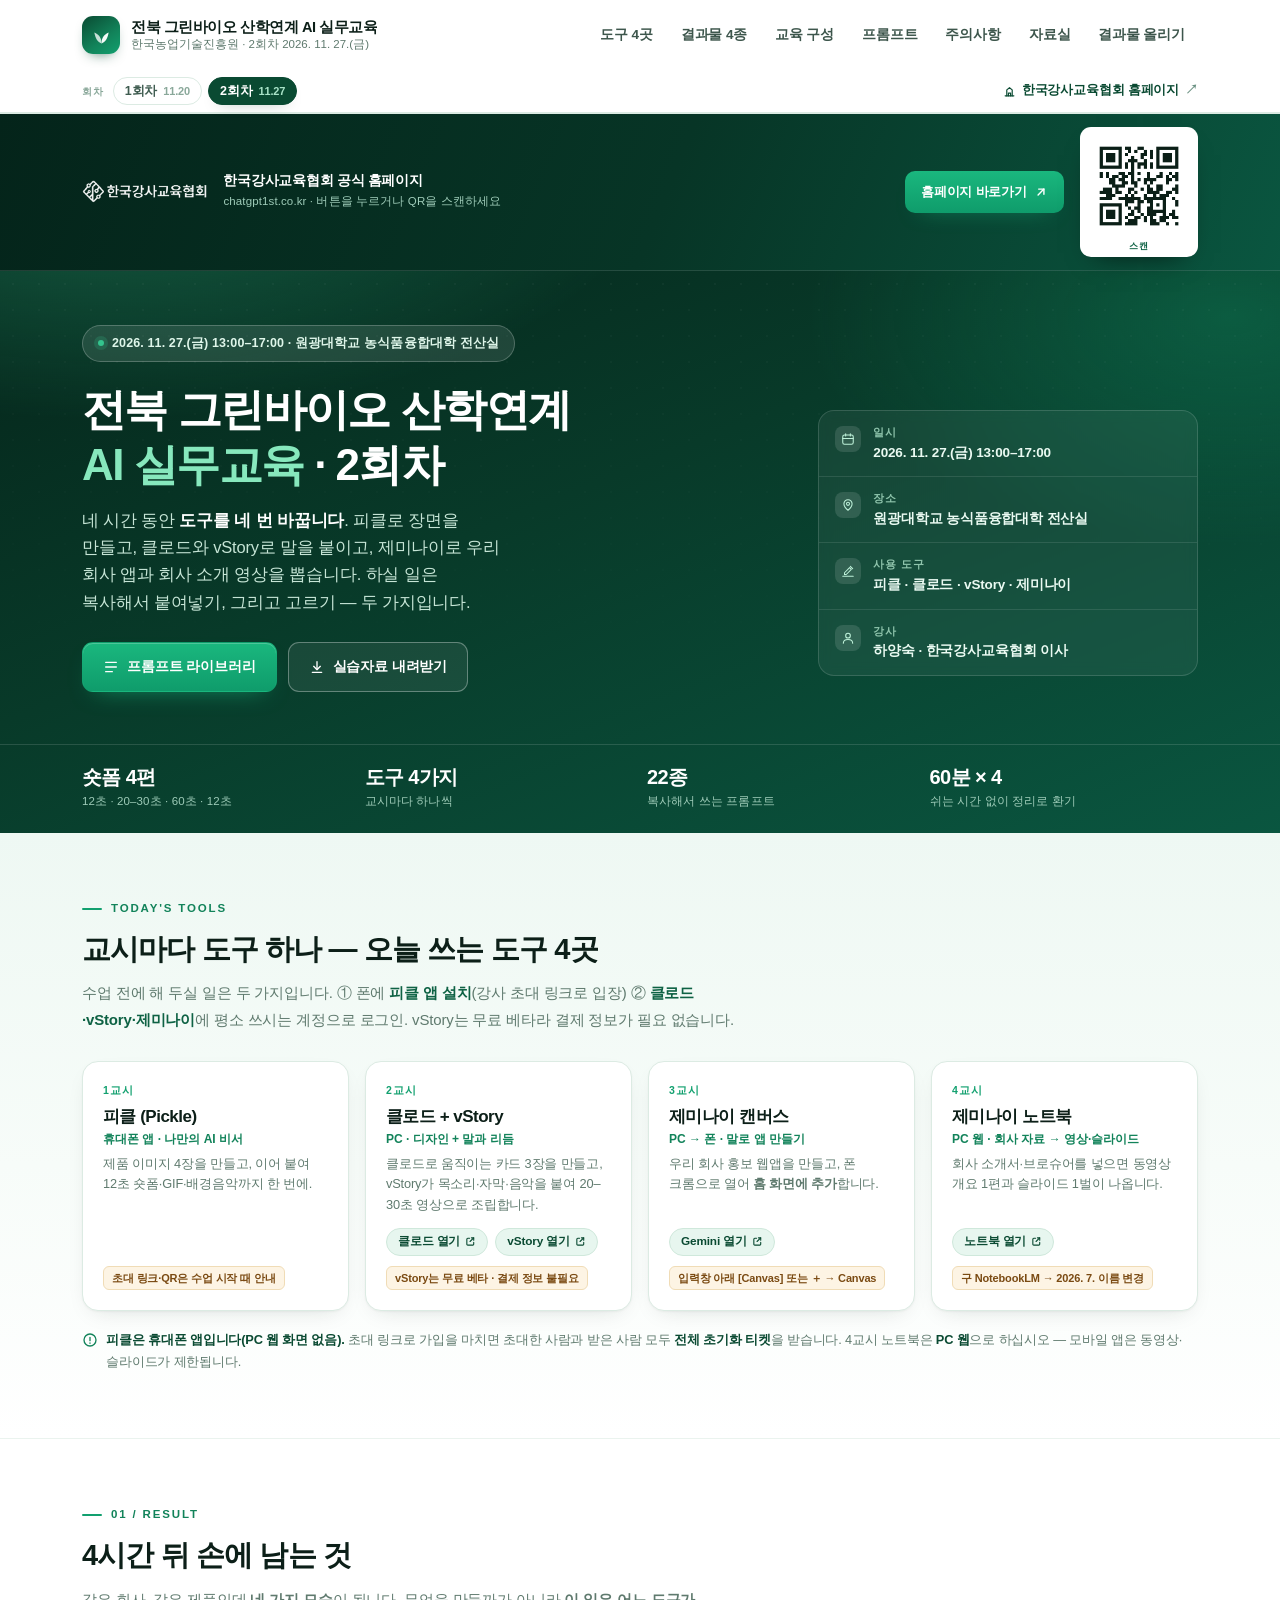
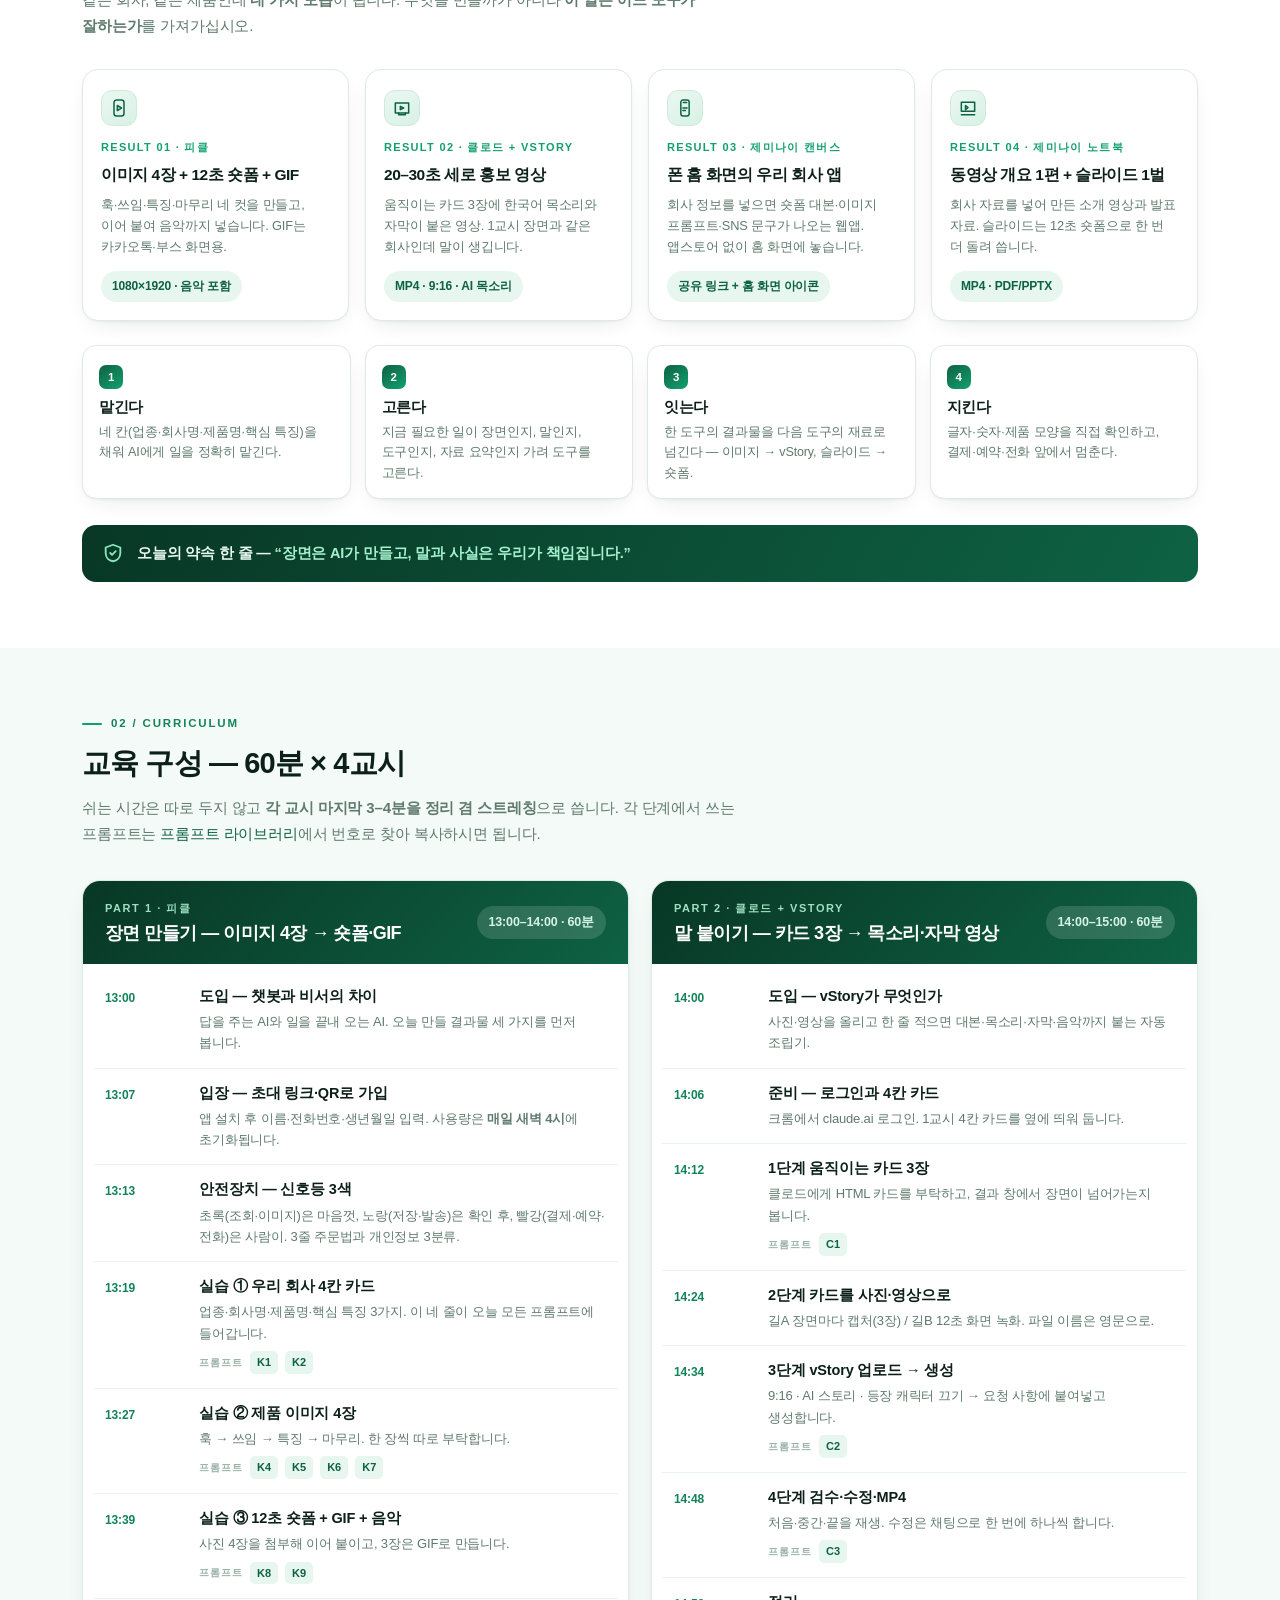
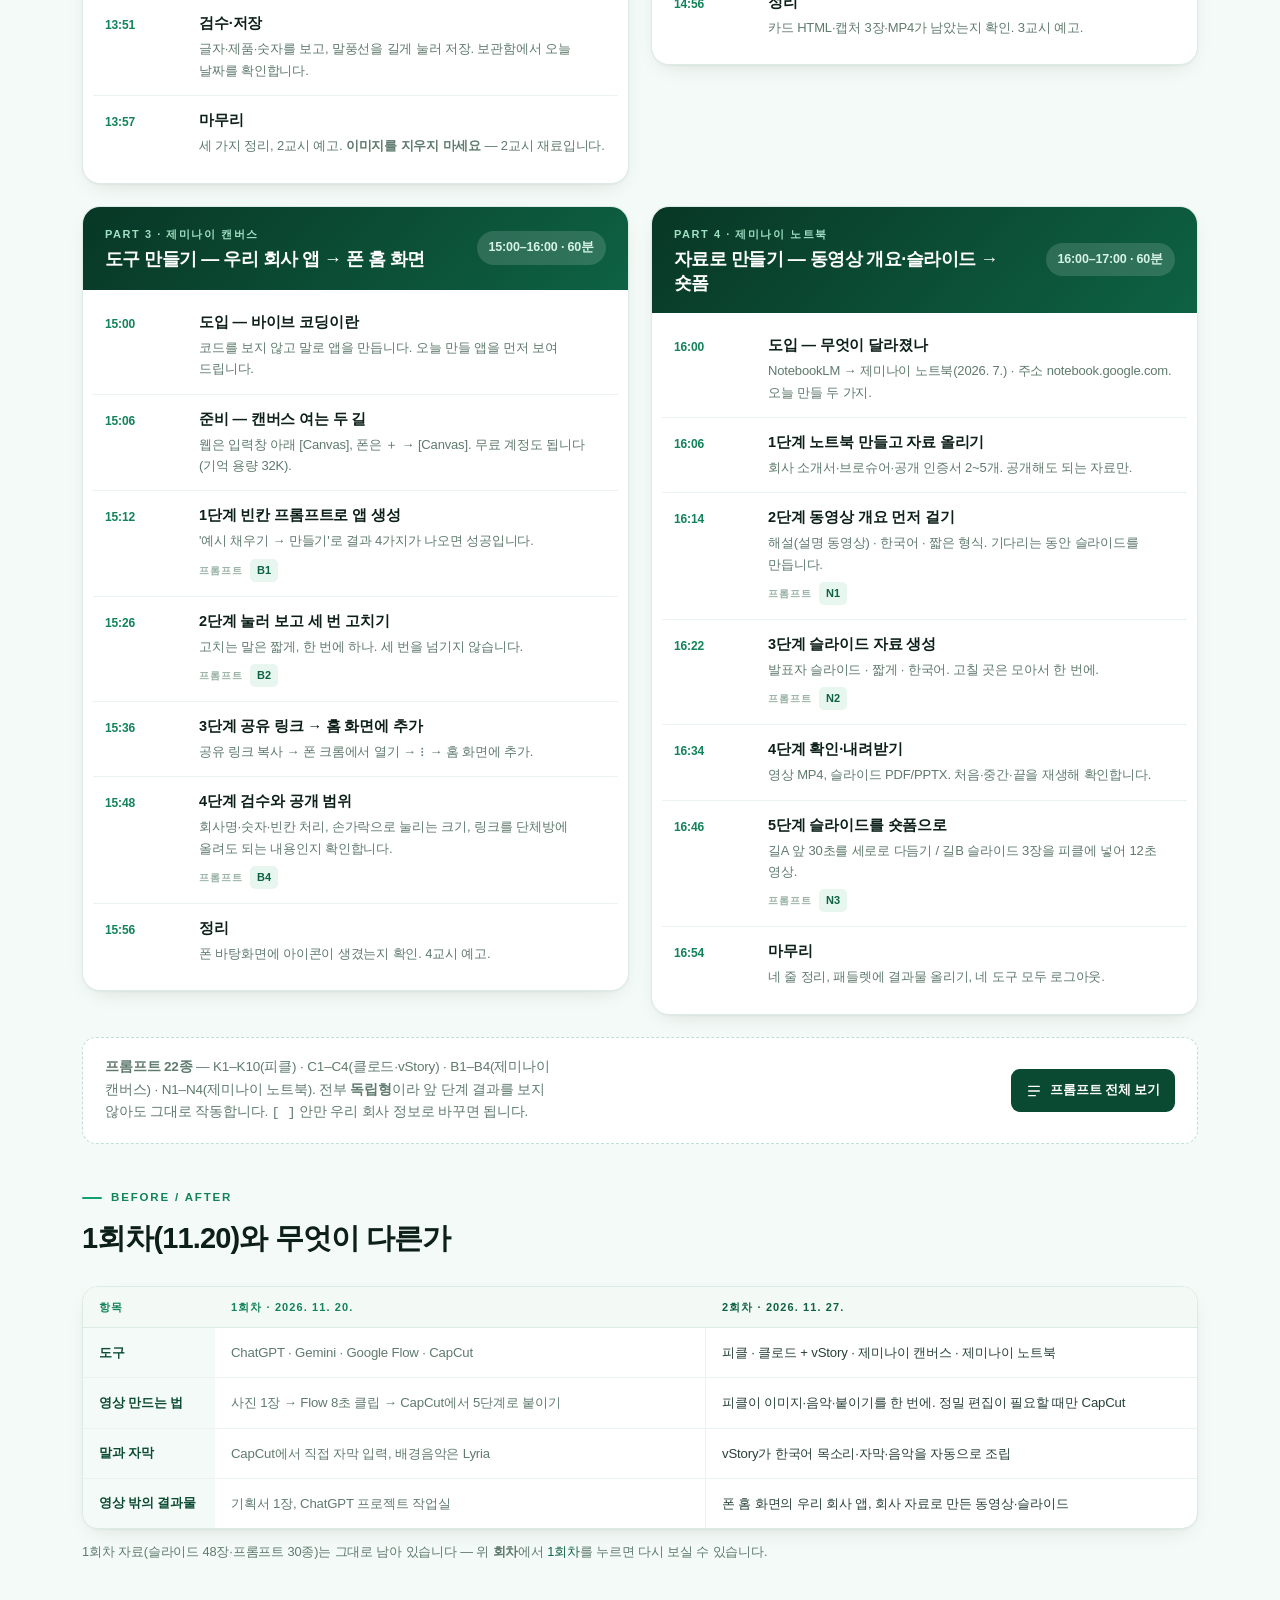
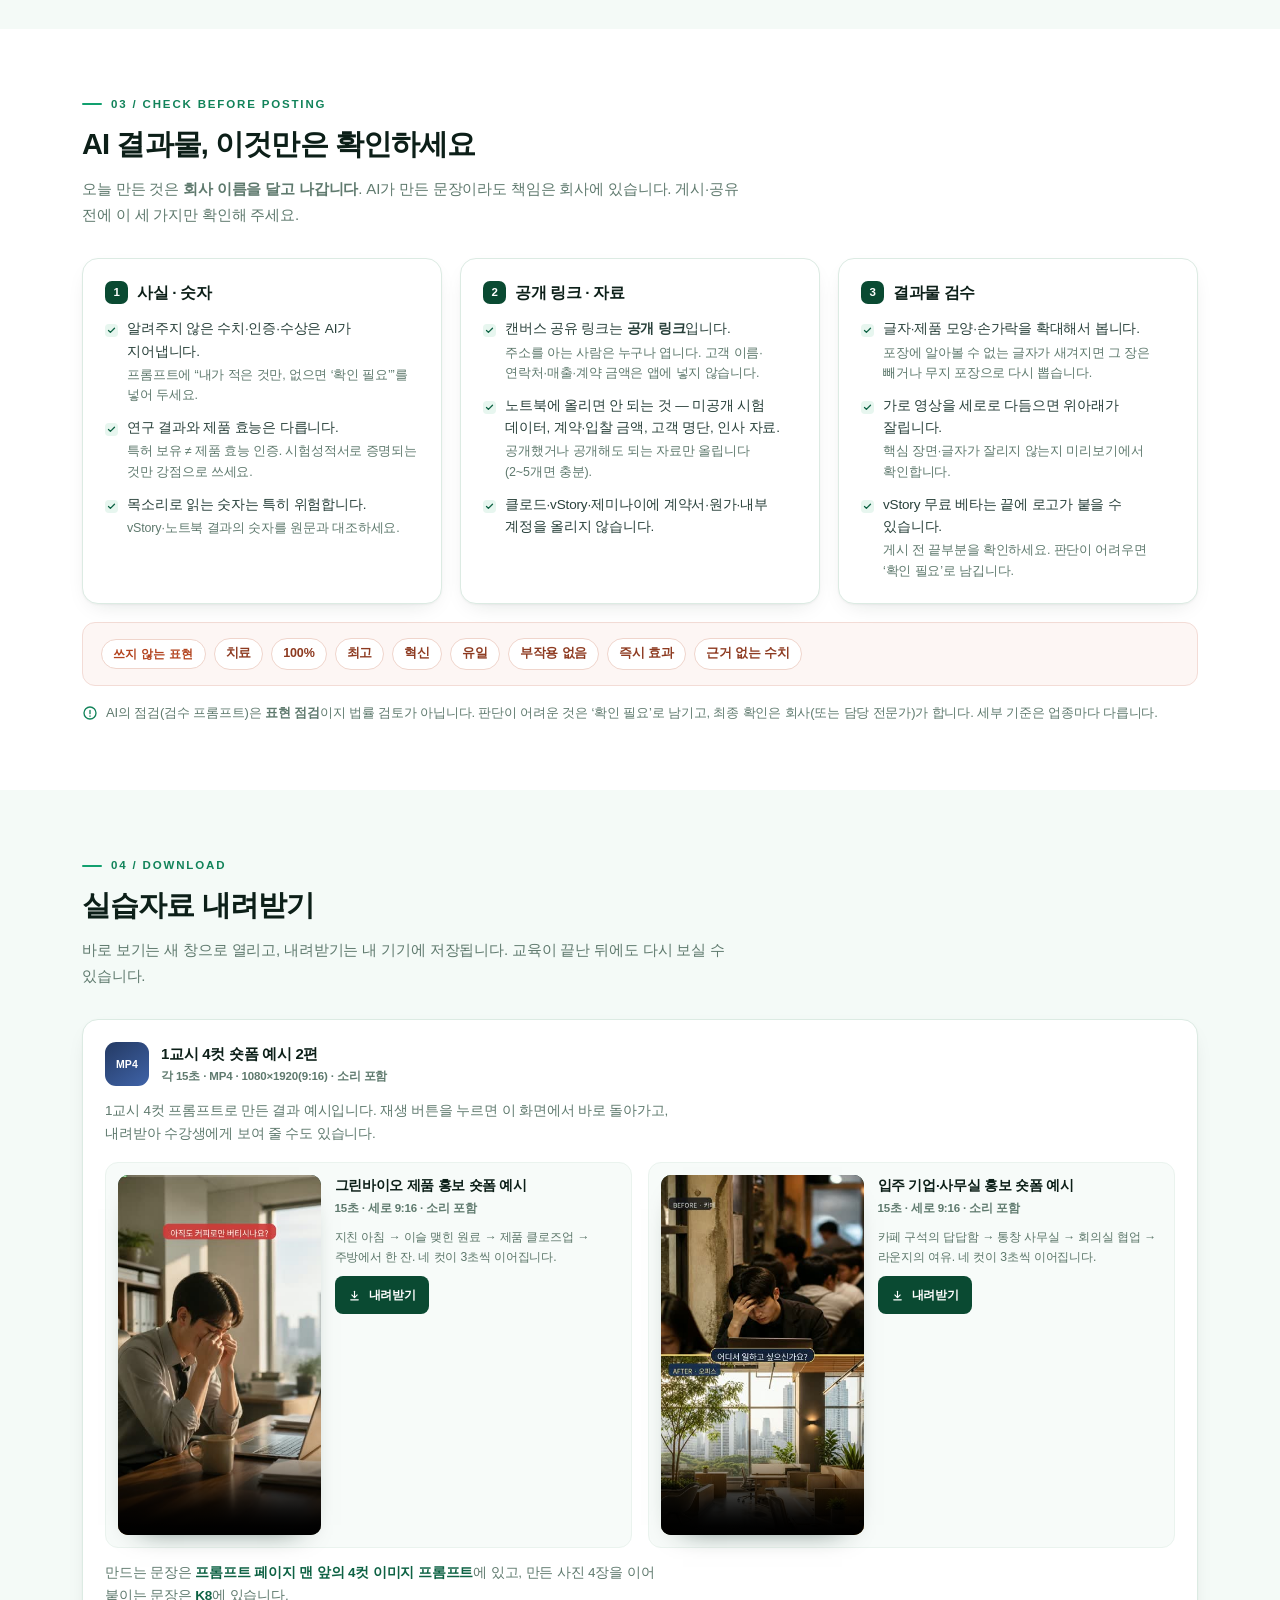
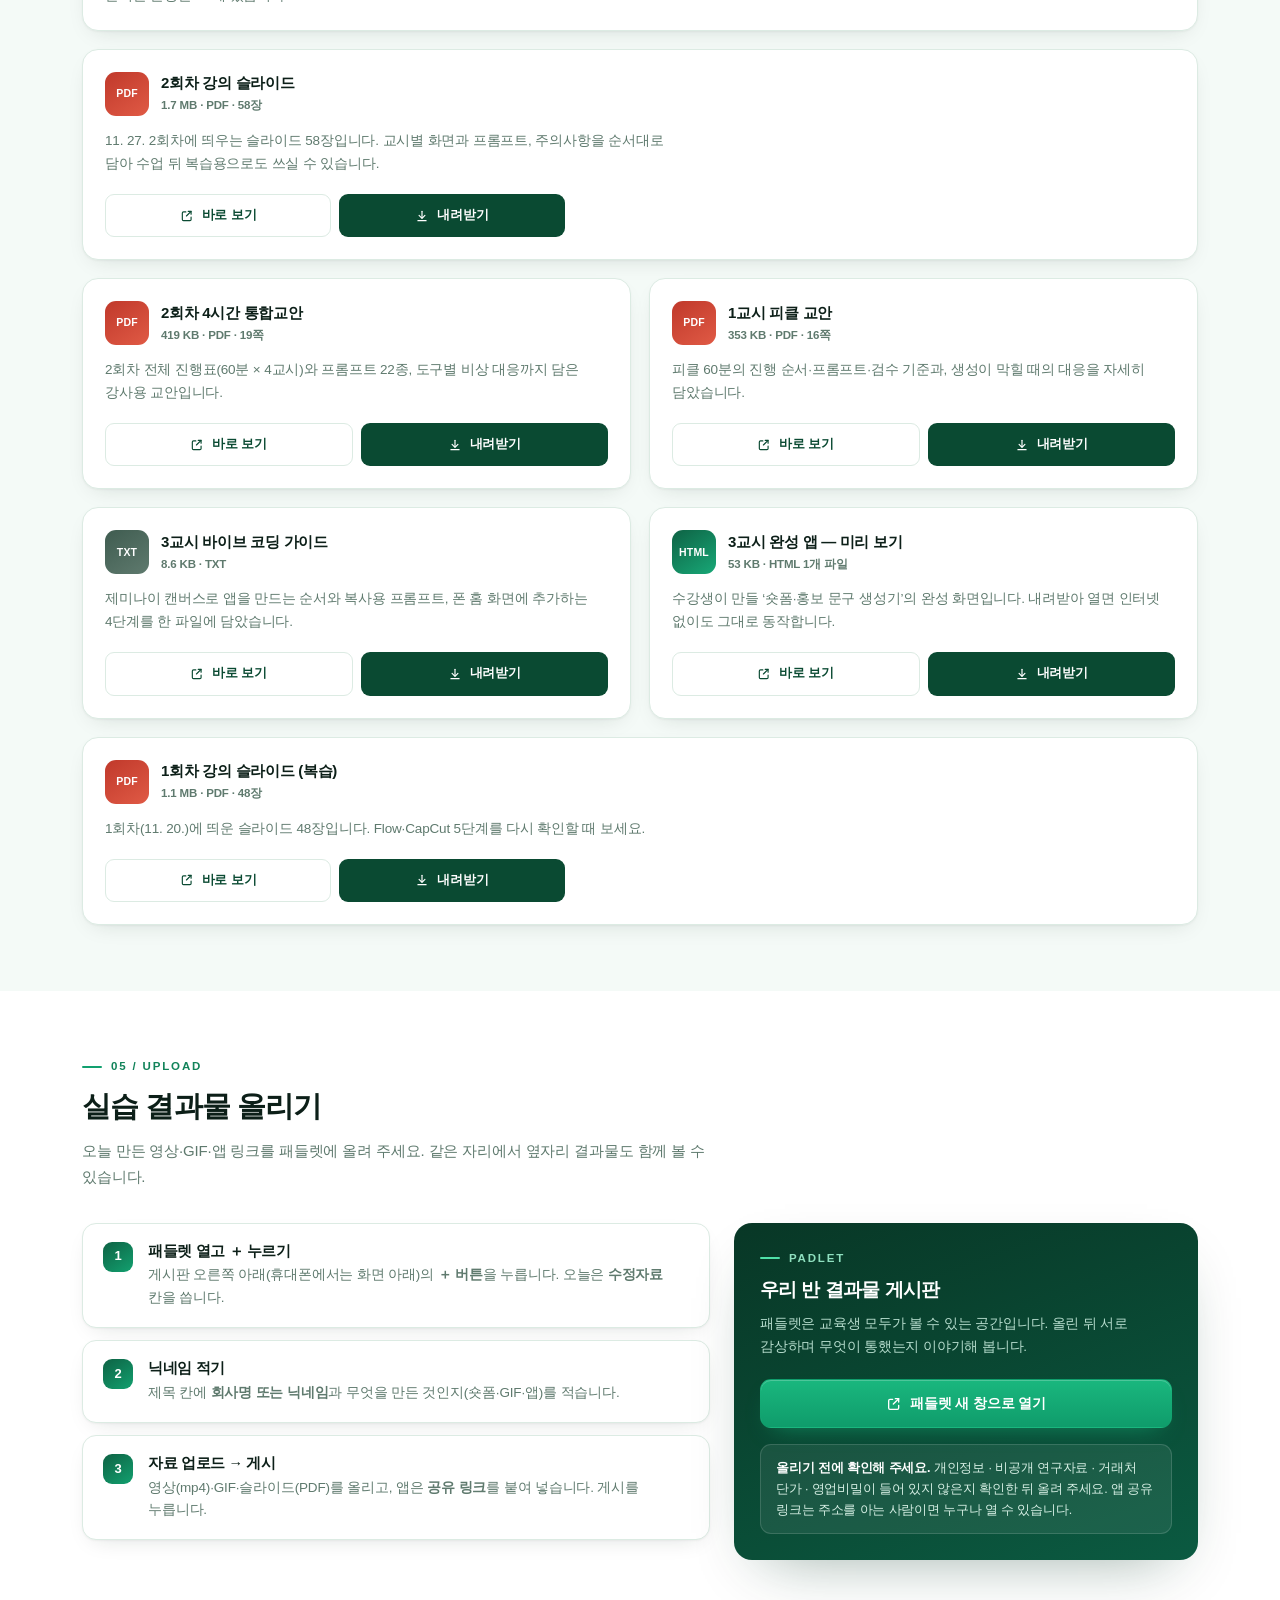
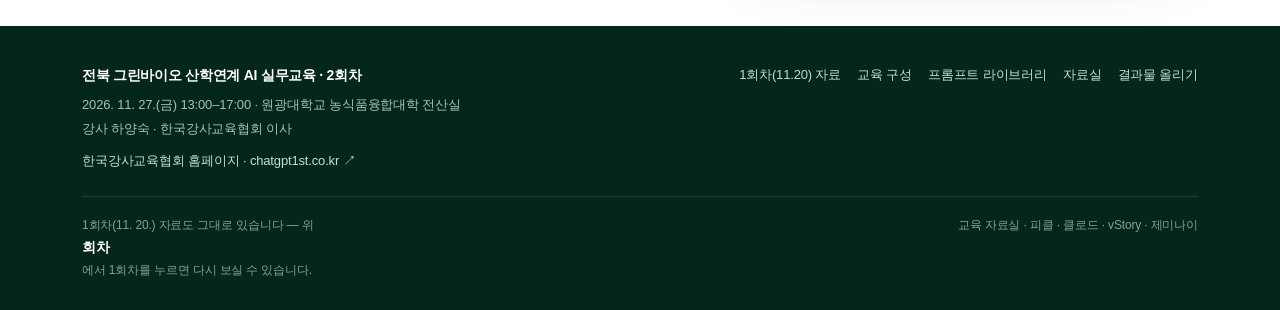
==== commit acaf8c65: "2회차 슬라이드: 4쪽 단축주소(is.gd/koat1127) · 피클 소개 4장 보강 (54→58장)" ====
--- a/index.html
+++ b/index.html
@@ -525,10 +525,10 @@
           <span class="fmt pdf">PDF</span>
           <div>
             <h3>2회차 강의 슬라이드</h3>
-            <div class="meta">1.6 MB · PDF · 54장</div>
-          </div>
-        </div>
-        <p>11. 27. 2회차에 띄우는 슬라이드 54장입니다. 교시별 화면과 프롬프트, 주의사항을 순서대로 담아
+            <div class="meta">1.7 MB · PDF · 58장</div>
+          </div>
+        </div>
+        <p>11. 27. 2회차에 띄우는 슬라이드 58장입니다. 교시별 화면과 프롬프트, 주의사항을 순서대로 담아
           수업 뒤 복습용으로도 쓰실 수 있습니다.</p>
         <div class="acts">
           <a class="btn btn-line" href="files/농진원_1127_2회차_강의슬라이드.pdf" target="_blank" rel="noopener">
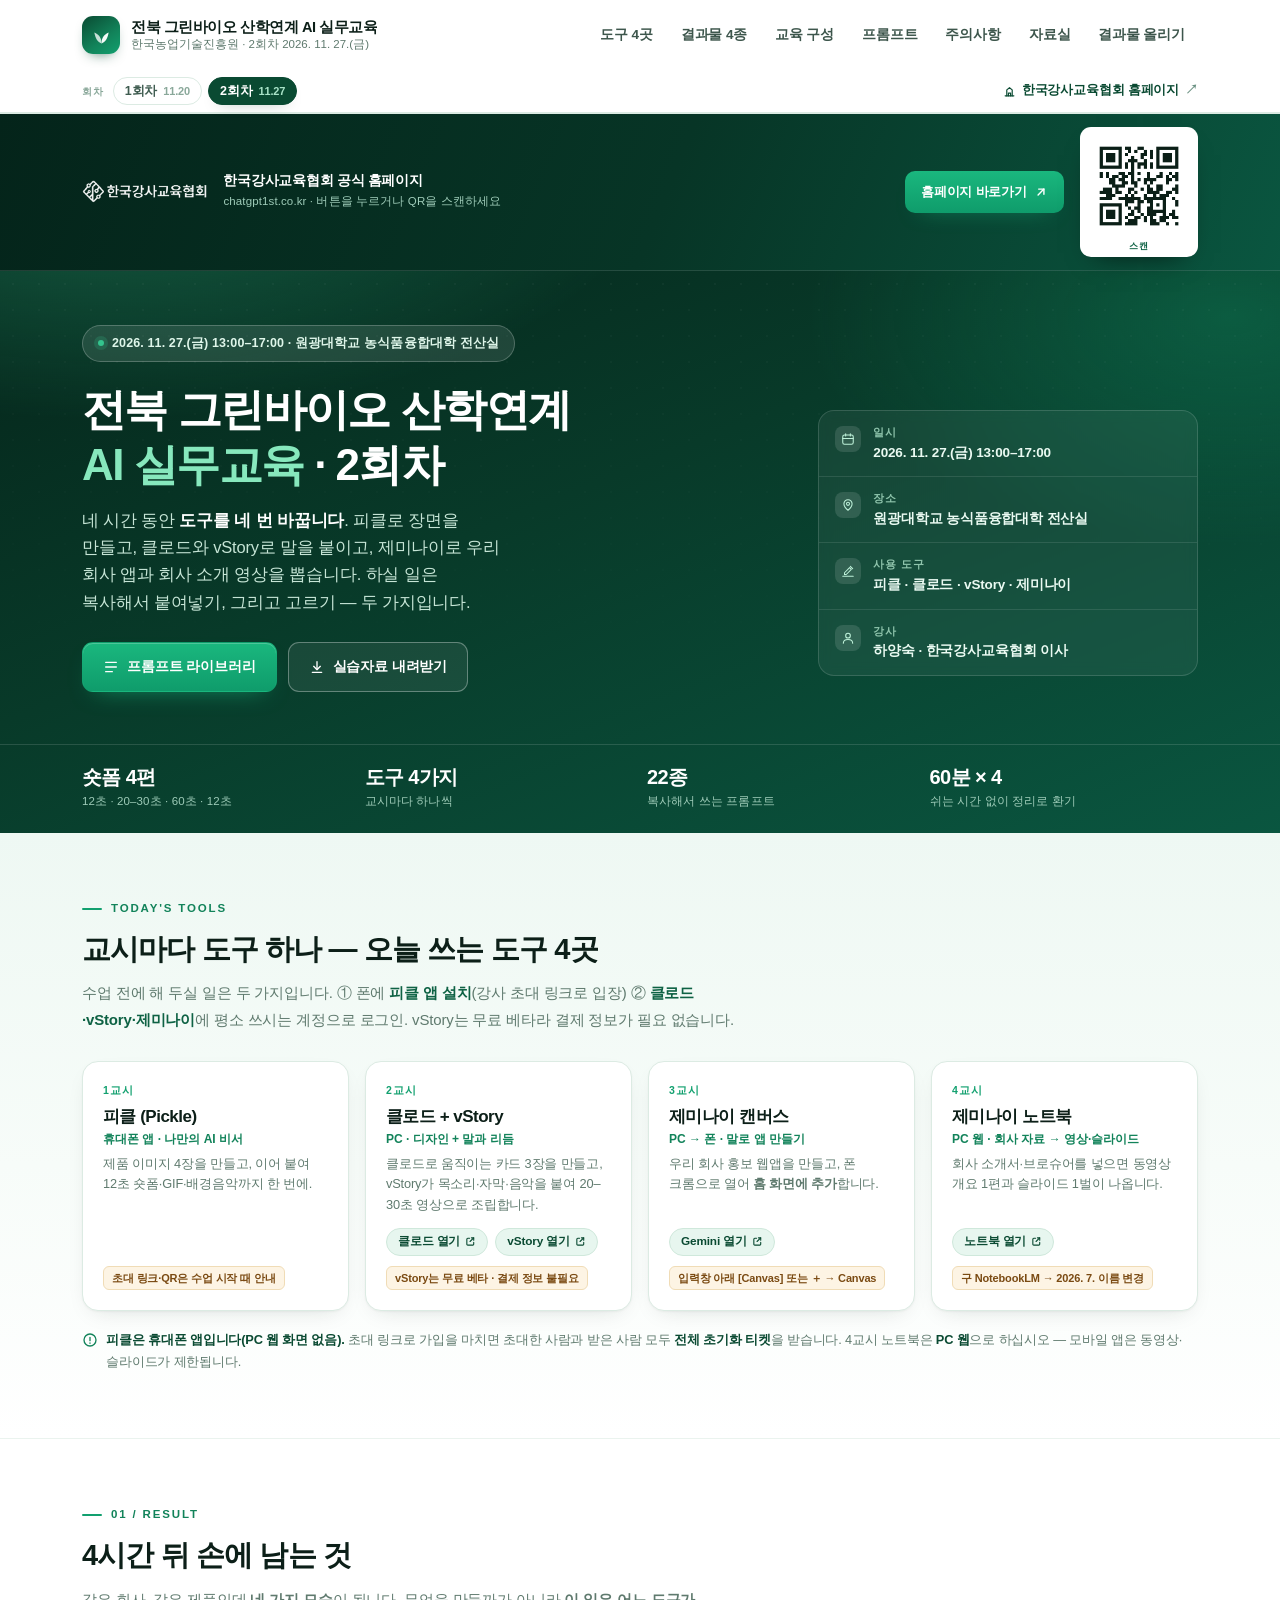
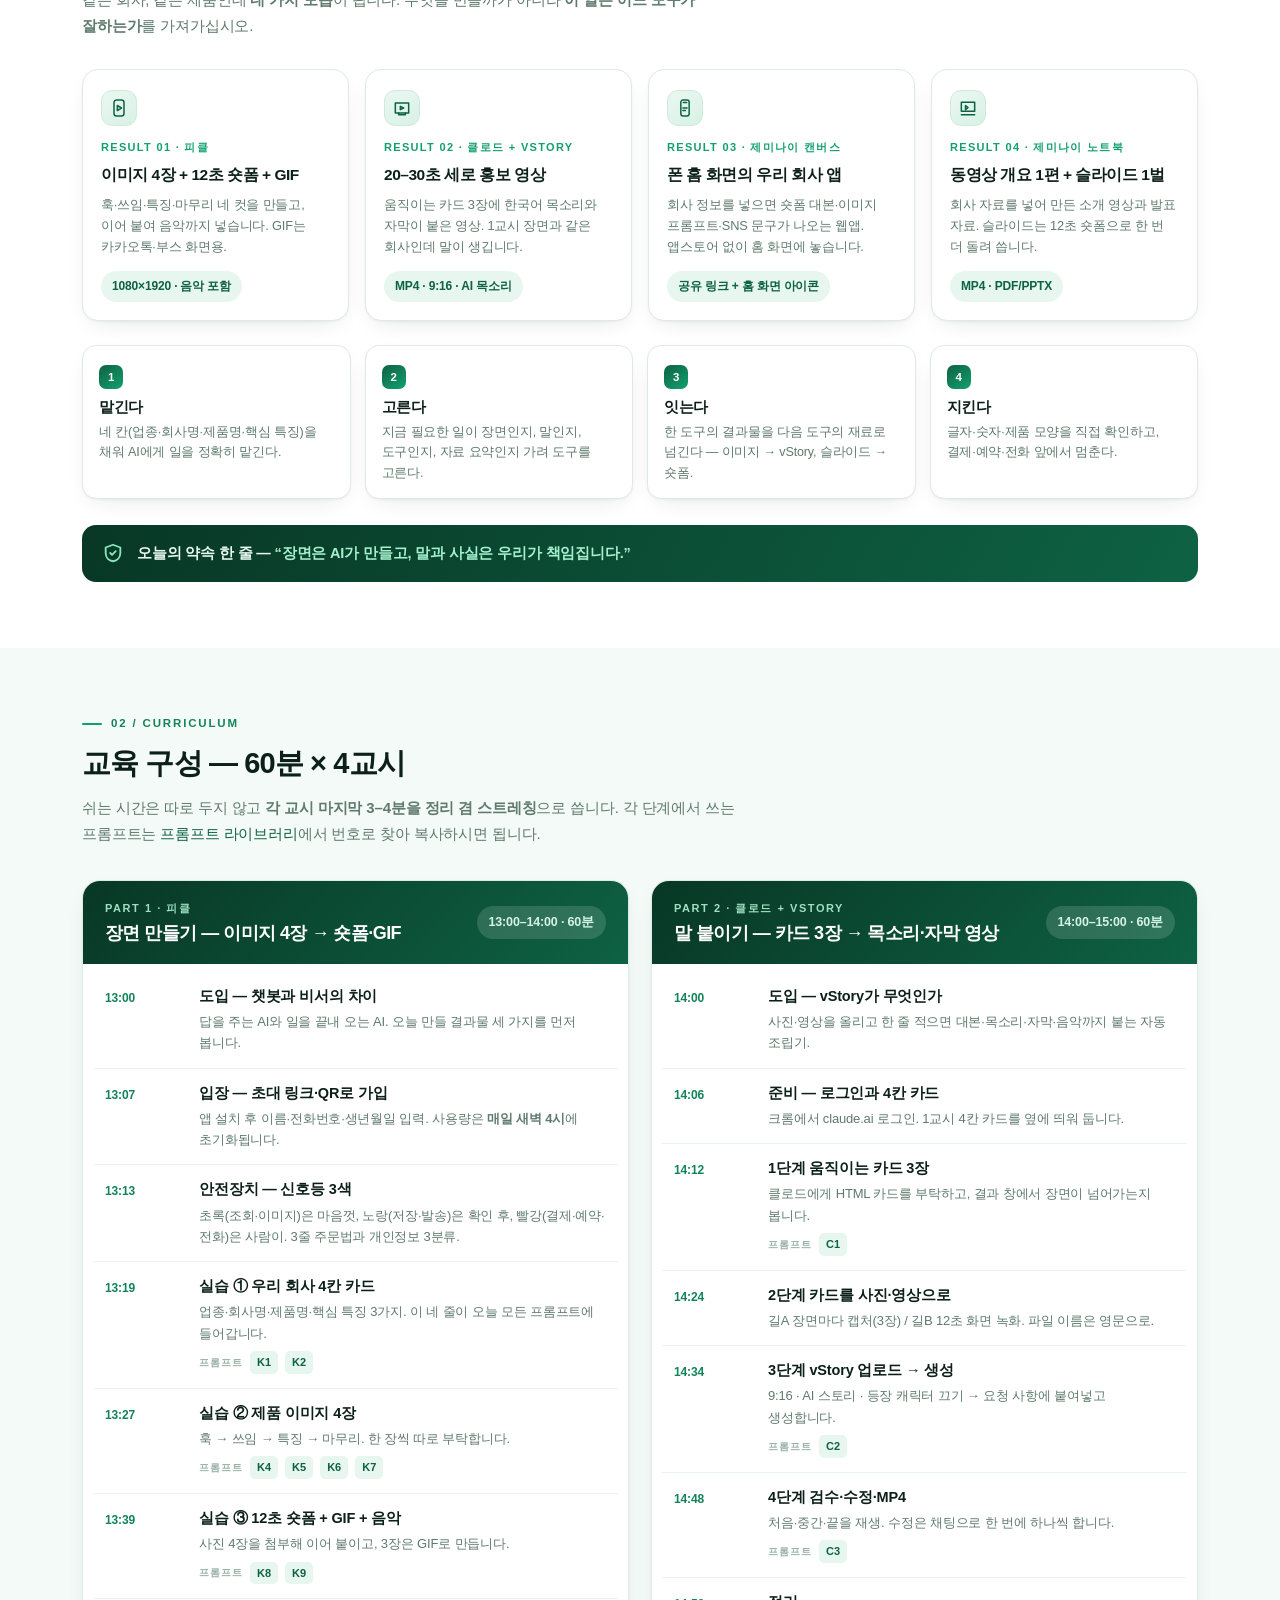
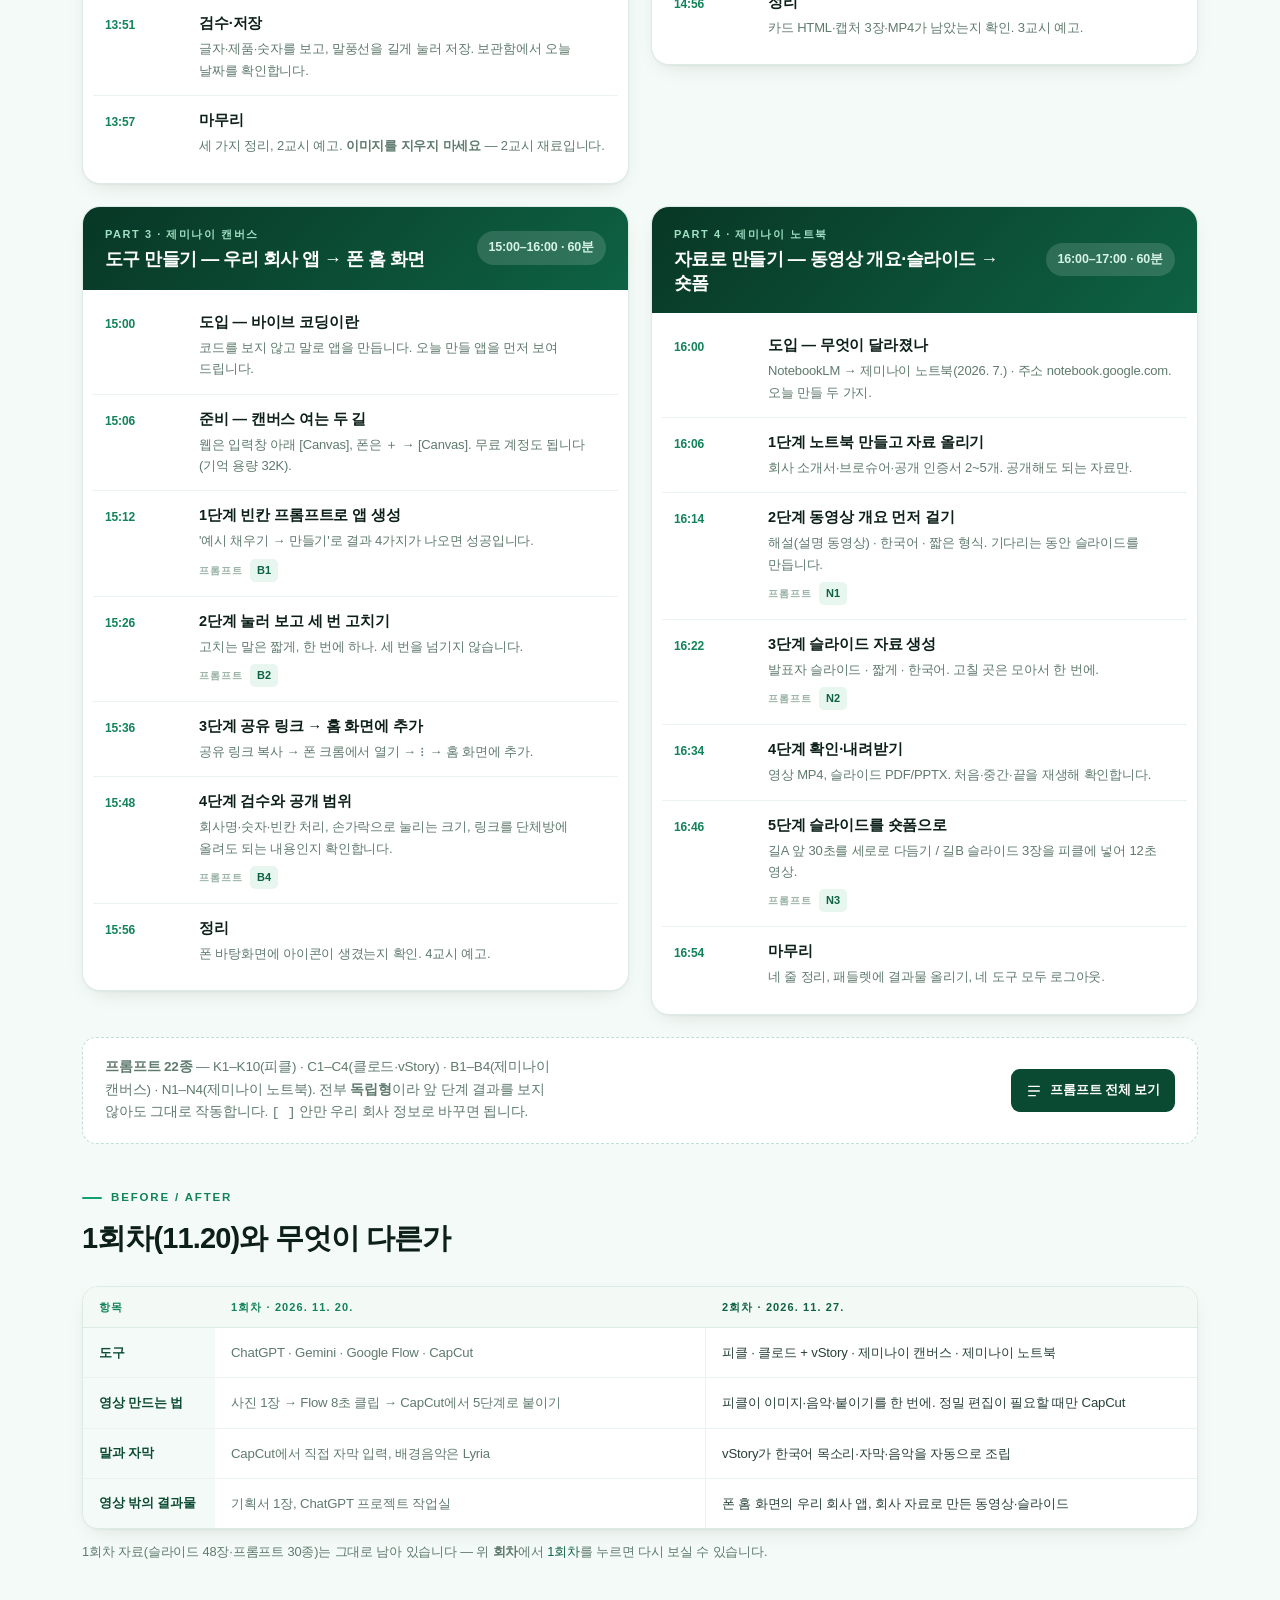
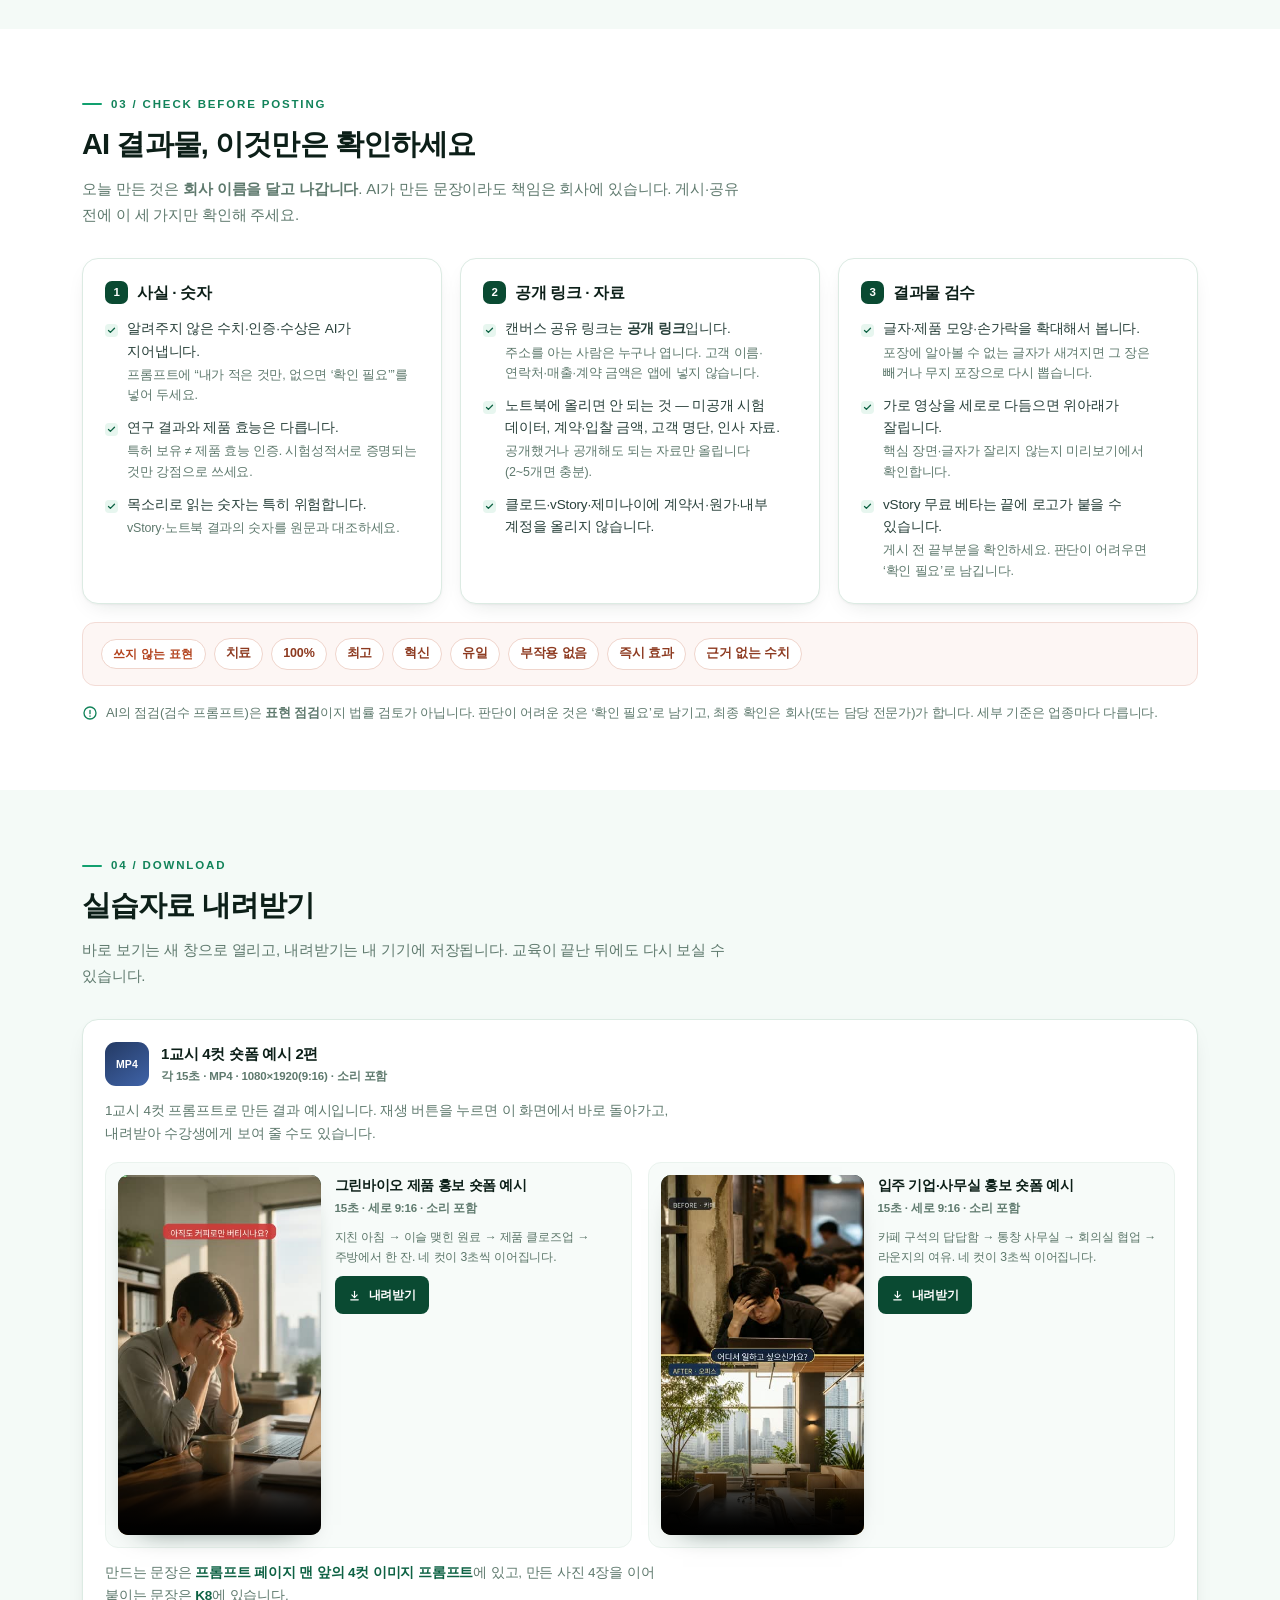
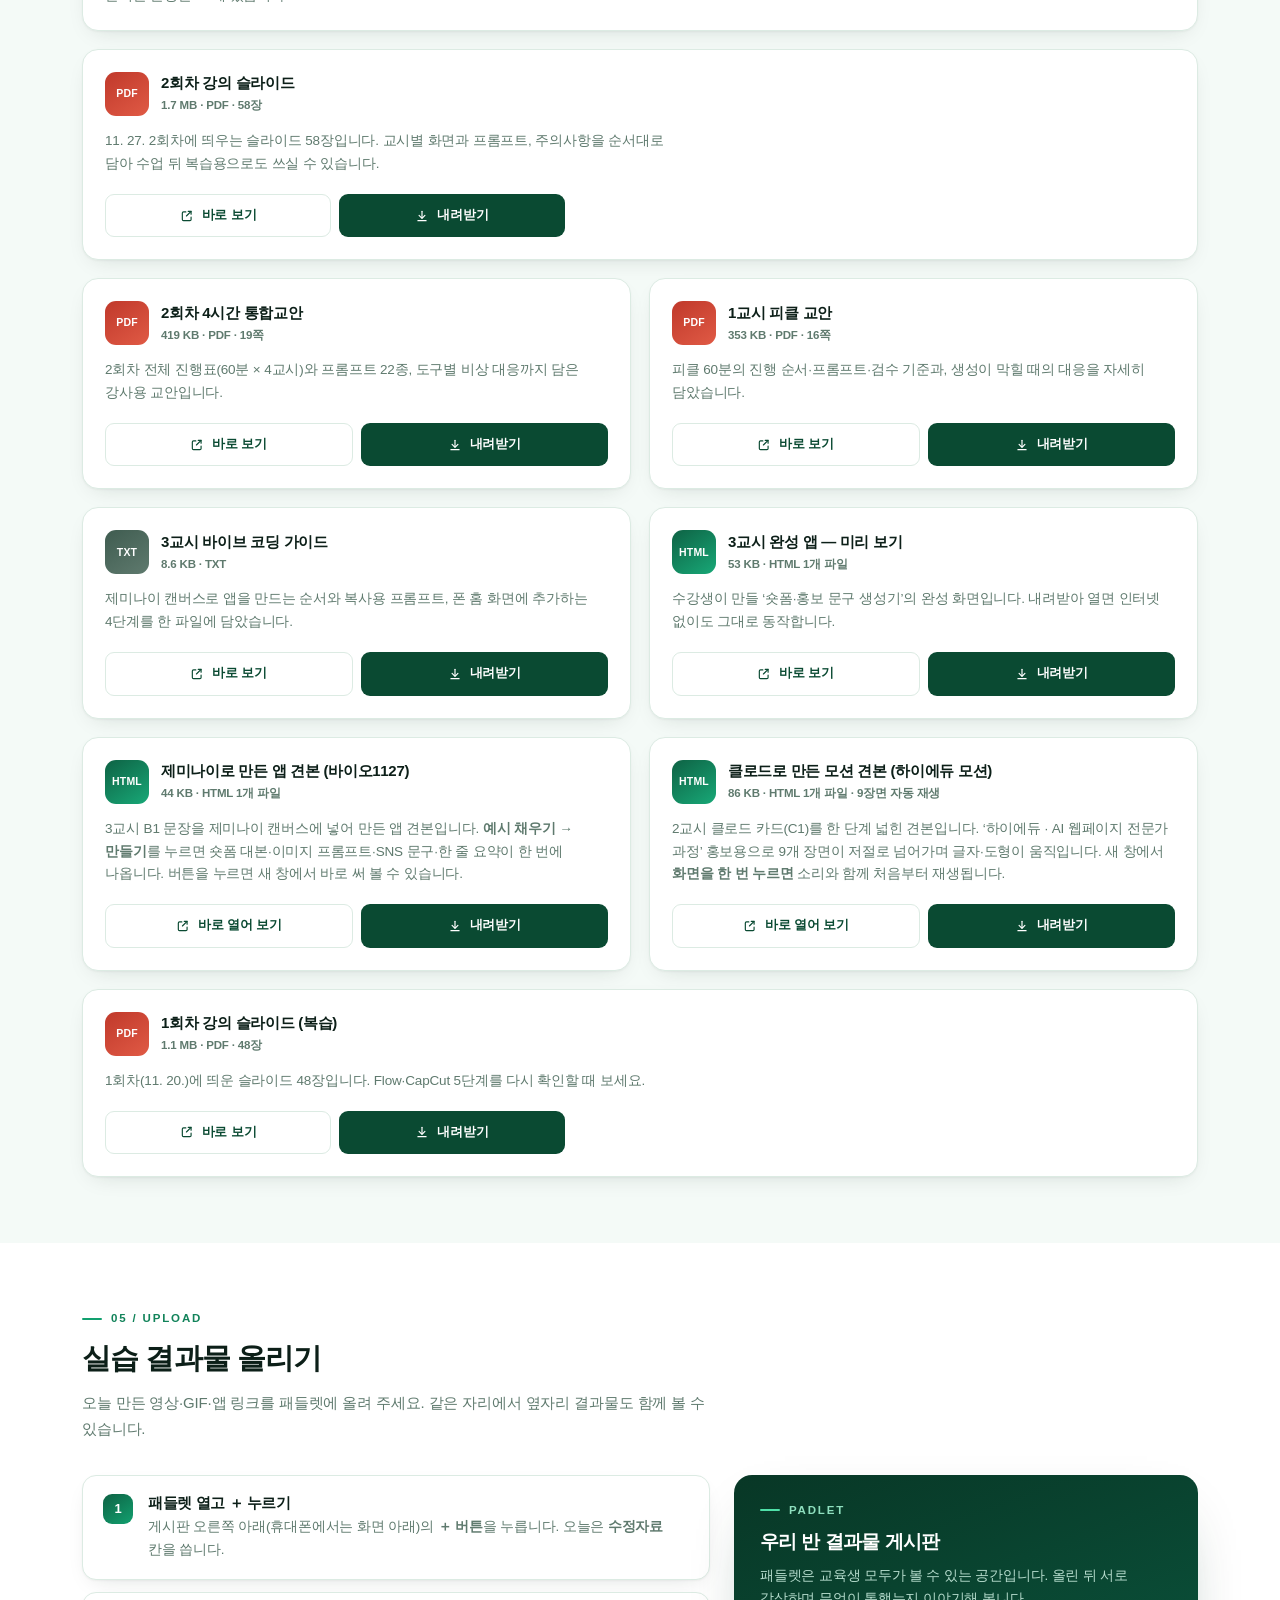
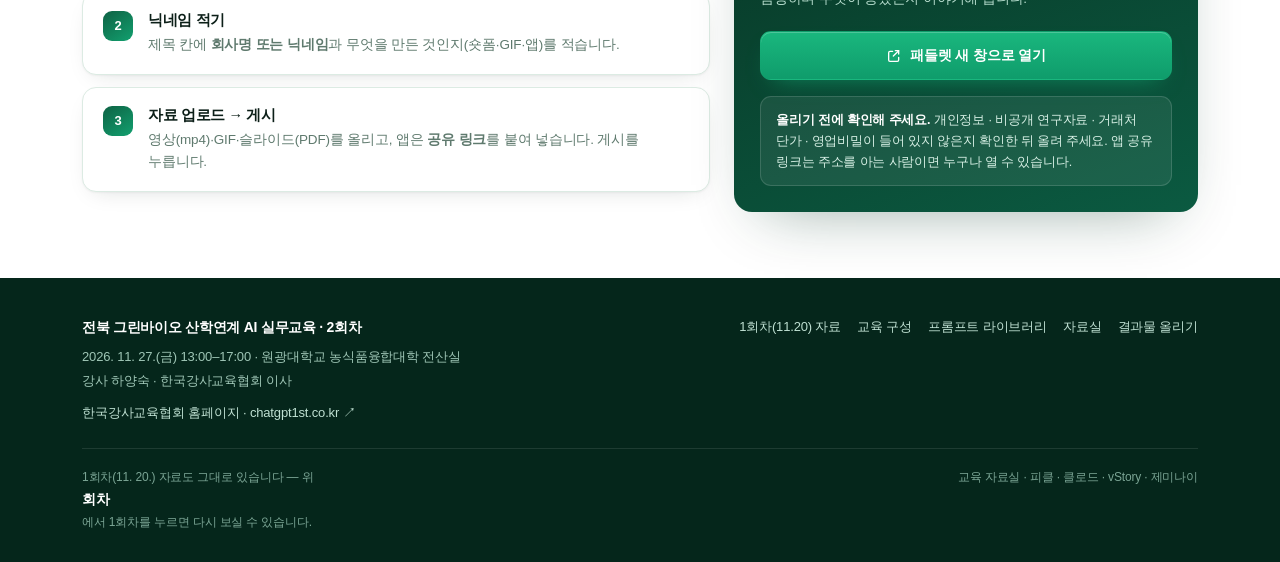
==== commit 09b1dbfb: "자료실에 견본 2건 추가: 제미나이로 만든 앱(바이오1127) · 클로드로 만든 모션(하이에듀 모션)" ====
--- a/index.html
+++ b/index.html
@@ -626,6 +626,50 @@
         </div>
       </article>
 
+      <article class="dl">
+        <div class="dl-top">
+          <span class="fmt html">HTML</span>
+          <div>
+            <h3>제미나이로 만든 앱 견본 (바이오1127)</h3>
+            <div class="meta">44 KB · HTML 1개 파일</div>
+          </div>
+        </div>
+        <p>3교시 B1 문장을 제미나이 캔버스에 넣어 만든 앱 견본입니다. <b>예시 채우기 → 만들기</b>를 누르면
+          숏폼 대본·이미지 프롬프트·SNS 문구·한 줄 요약이 한 번에 나옵니다. 버튼을 누르면 새 창에서 바로 써 볼 수 있습니다.</p>
+        <div class="acts">
+          <a class="btn btn-line" href="files/bio1127.html" target="_blank" rel="noopener">
+            <svg viewBox="0 0 24 24"><path d="M14 4h5v5"/><path d="M19 4 11 12"/><path d="M19 14v4a2 2 0 0 1-2 2H6a2 2 0 0 1-2-2V7a2 2 0 0 1 2-2h4"/></svg>
+            바로 열어 보기
+          </a>
+          <a class="btn btn-dark" href="files/bio1127.html" download="bio1127.html">
+            <svg viewBox="0 0 24 24"><path d="M12 4v11"/><path d="m7 11 5 5 5-5"/><path d="M5 20h14"/></svg>
+            내려받기
+          </a>
+        </div>
+      </article>
+
+      <article class="dl">
+        <div class="dl-top">
+          <span class="fmt html">HTML</span>
+          <div>
+            <h3>클로드로 만든 모션 견본 (하이에듀 모션)</h3>
+            <div class="meta">86 KB · HTML 1개 파일 · 9장면 자동 재생</div>
+          </div>
+        </div>
+        <p>2교시 클로드 카드(C1)를 한 단계 넓힌 견본입니다. ‘하이에듀 · AI 웹페이지 전문가 과정’ 홍보용으로
+          9개 장면이 저절로 넘어가며 글자·도형이 움직입니다. 새 창에서 <b>화면을 한 번 누르면</b> 소리와 함께 처음부터 재생됩니다.</p>
+        <div class="acts">
+          <a class="btn btn-line" href="files/haiedu_motion.html" target="_blank" rel="noopener">
+            <svg viewBox="0 0 24 24"><path d="M14 4h5v5"/><path d="M19 4 11 12"/><path d="M19 14v4a2 2 0 0 1-2 2H6a2 2 0 0 1-2-2V7a2 2 0 0 1 2-2h4"/></svg>
+            바로 열어 보기
+          </a>
+          <a class="btn btn-dark" href="files/haiedu_motion.html" download="haiedu_motion.html">
+            <svg viewBox="0 0 24 24"><path d="M12 4v11"/><path d="m7 11 5 5 5-5"/><path d="M5 20h14"/></svg>
+            내려받기
+          </a>
+        </div>
+      </article>
+
       <article class="dl wide">
         <div class="dl-top">
           <span class="fmt pdf">PDF</span>
--- a/assets/style.css
+++ b/assets/style.css
@@ -275,6 +275,9 @@
 .notice{margin-top:22px;display:flex;gap:12px;padding:16px 18px;background:#fff;border:1px solid #cfe8db;border-left:3px solid var(--emerald);border-radius:11px;font-size:13px;color:var(--ink-2);line-height:1.7;max-width:820px}
 .notice svg{width:18px;height:18px;flex:none;margin-top:2px;stroke:var(--green-600);fill:none;stroke-width:2;stroke-linecap:round}
 .notice b{color:var(--green-800)}
+/* 4교시(제미나이 노트북) 섹션 안내 박스 */
+.notice.p4n{margin:0 0 4px;max-width:none;font-size:13.5px;background:var(--emerald-soft);border:1px solid #bfe6d2;border-left:3px solid var(--emerald)}
+.p4warn{display:block;margin-top:5px;font-weight:800;color:#b3261e}
 
 .toolbar{position:sticky;top:70px;z-index:40;background:rgba(244,250,247,.96);-webkit-backdrop-filter:blur(12px);backdrop-filter:blur(12px);border-bottom:1px solid var(--line);padding:14px 0}
 .tb-in{display:flex;flex-wrap:wrap;gap:12px;align-items:center}
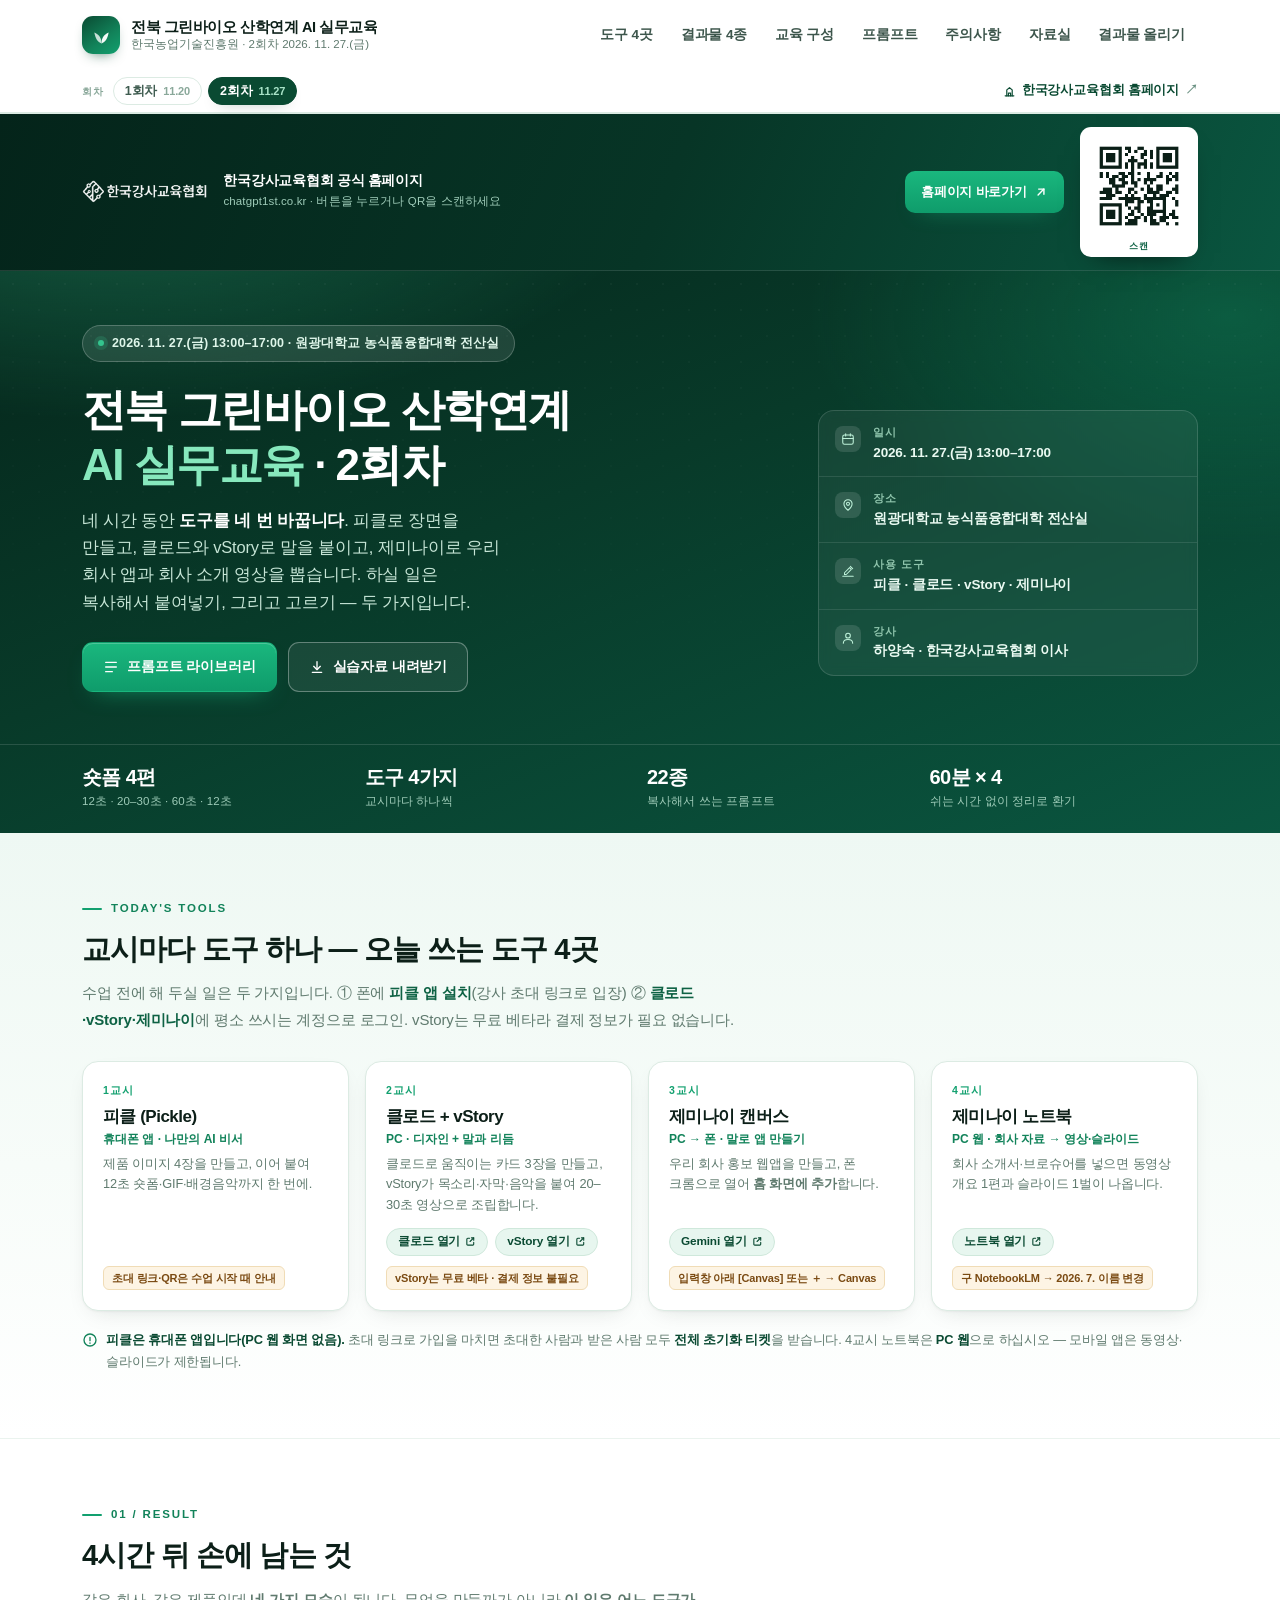
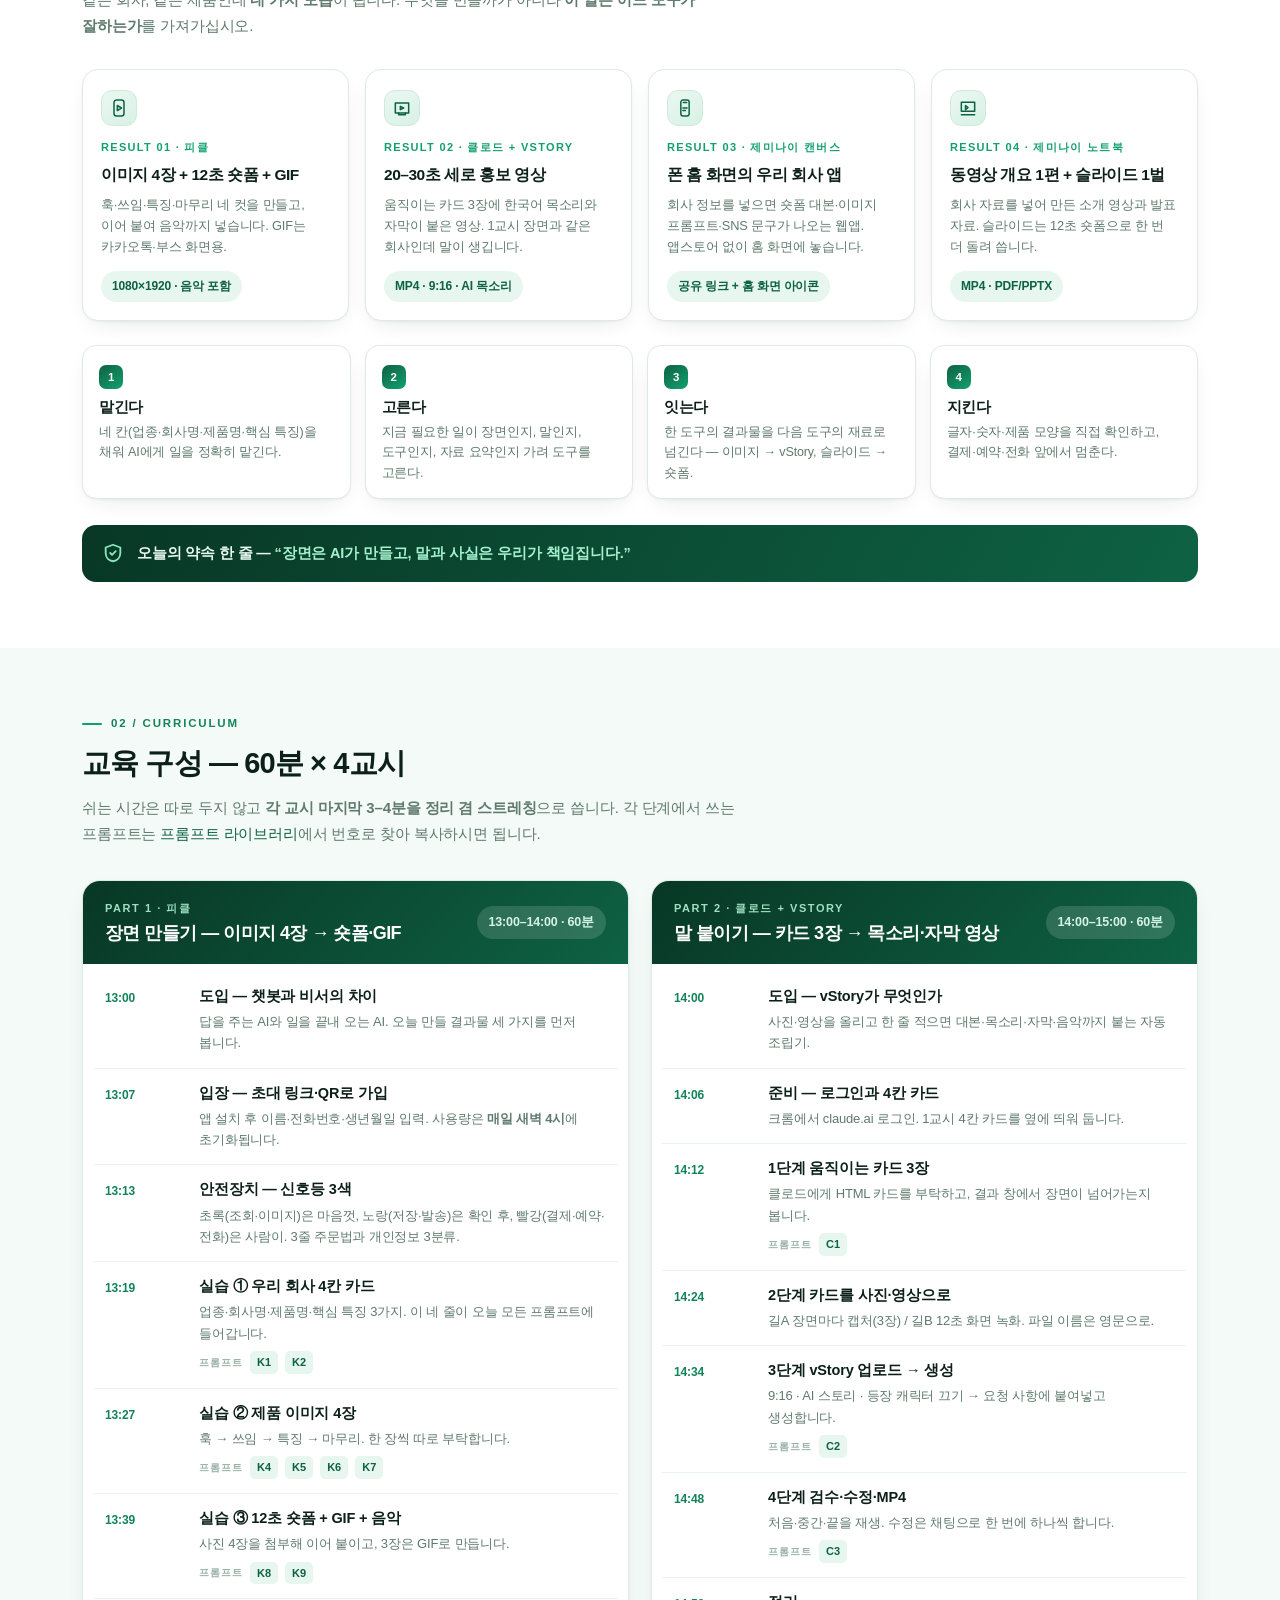
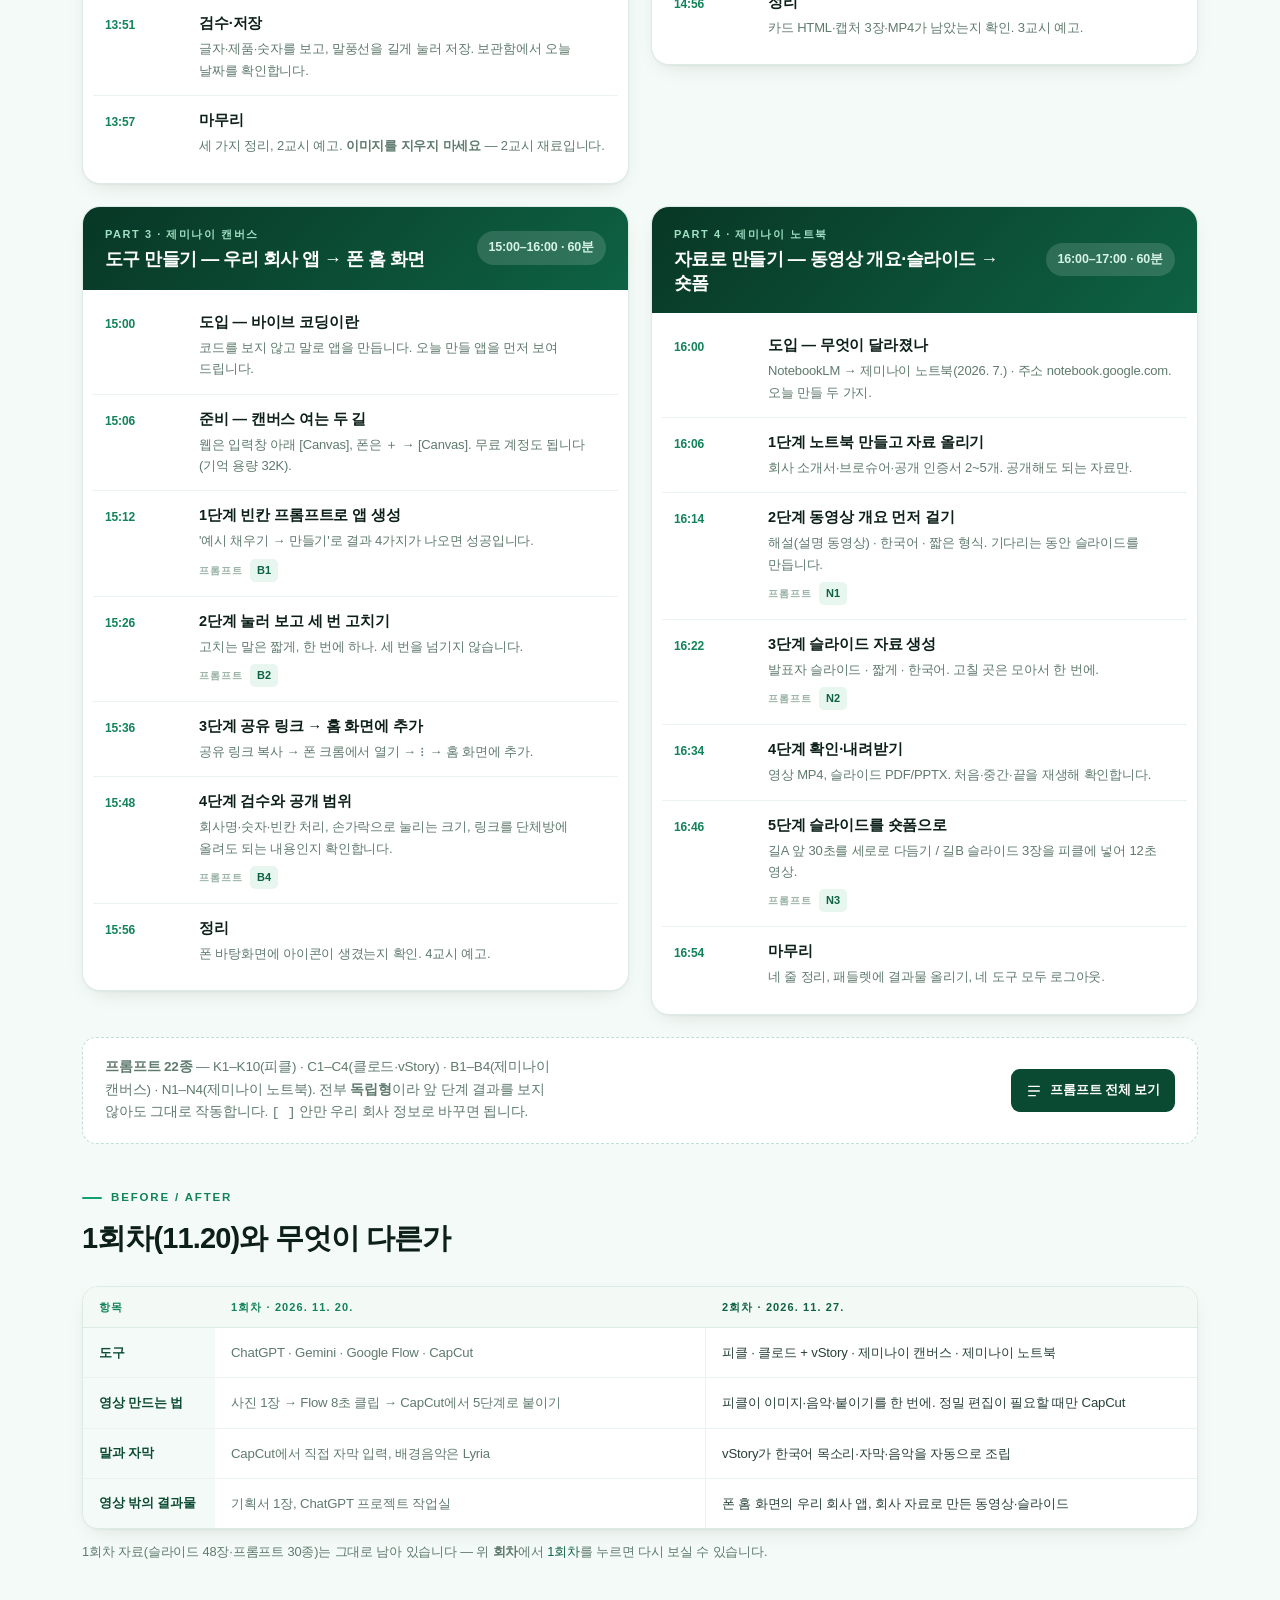
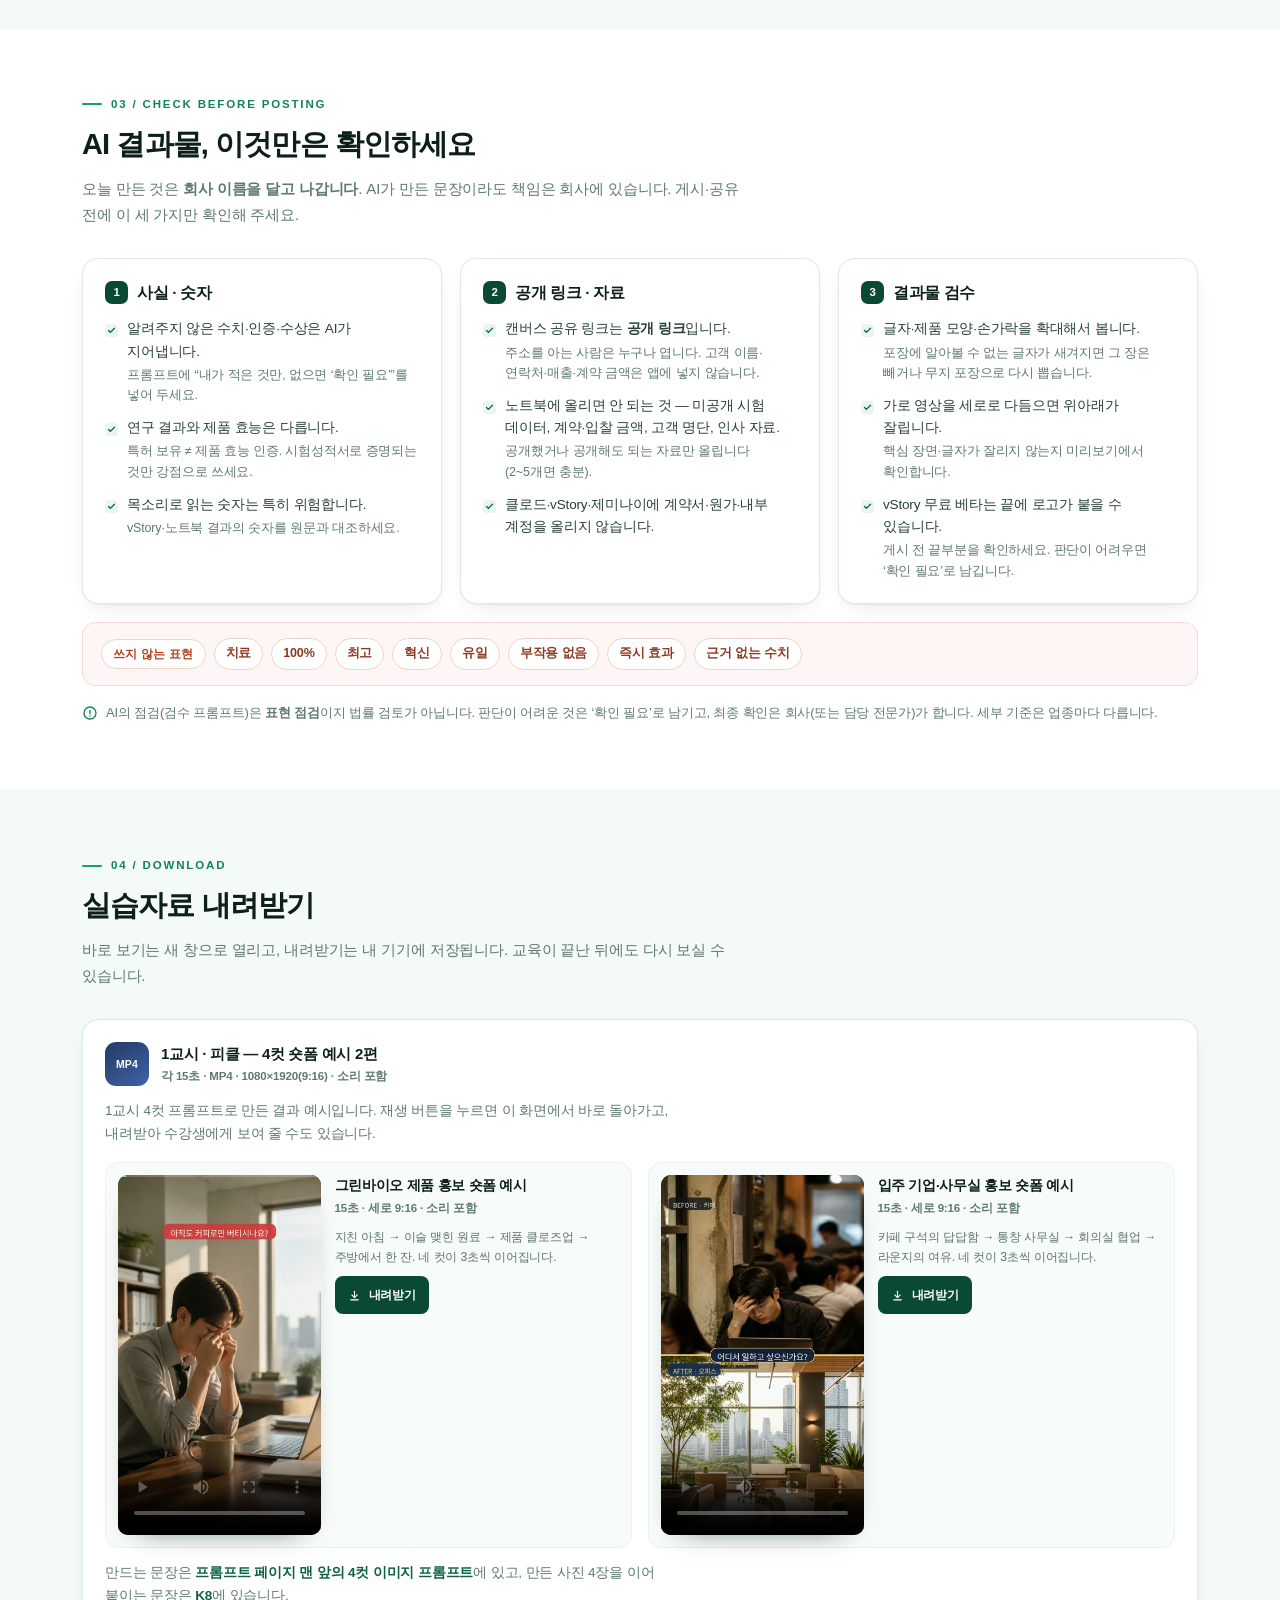
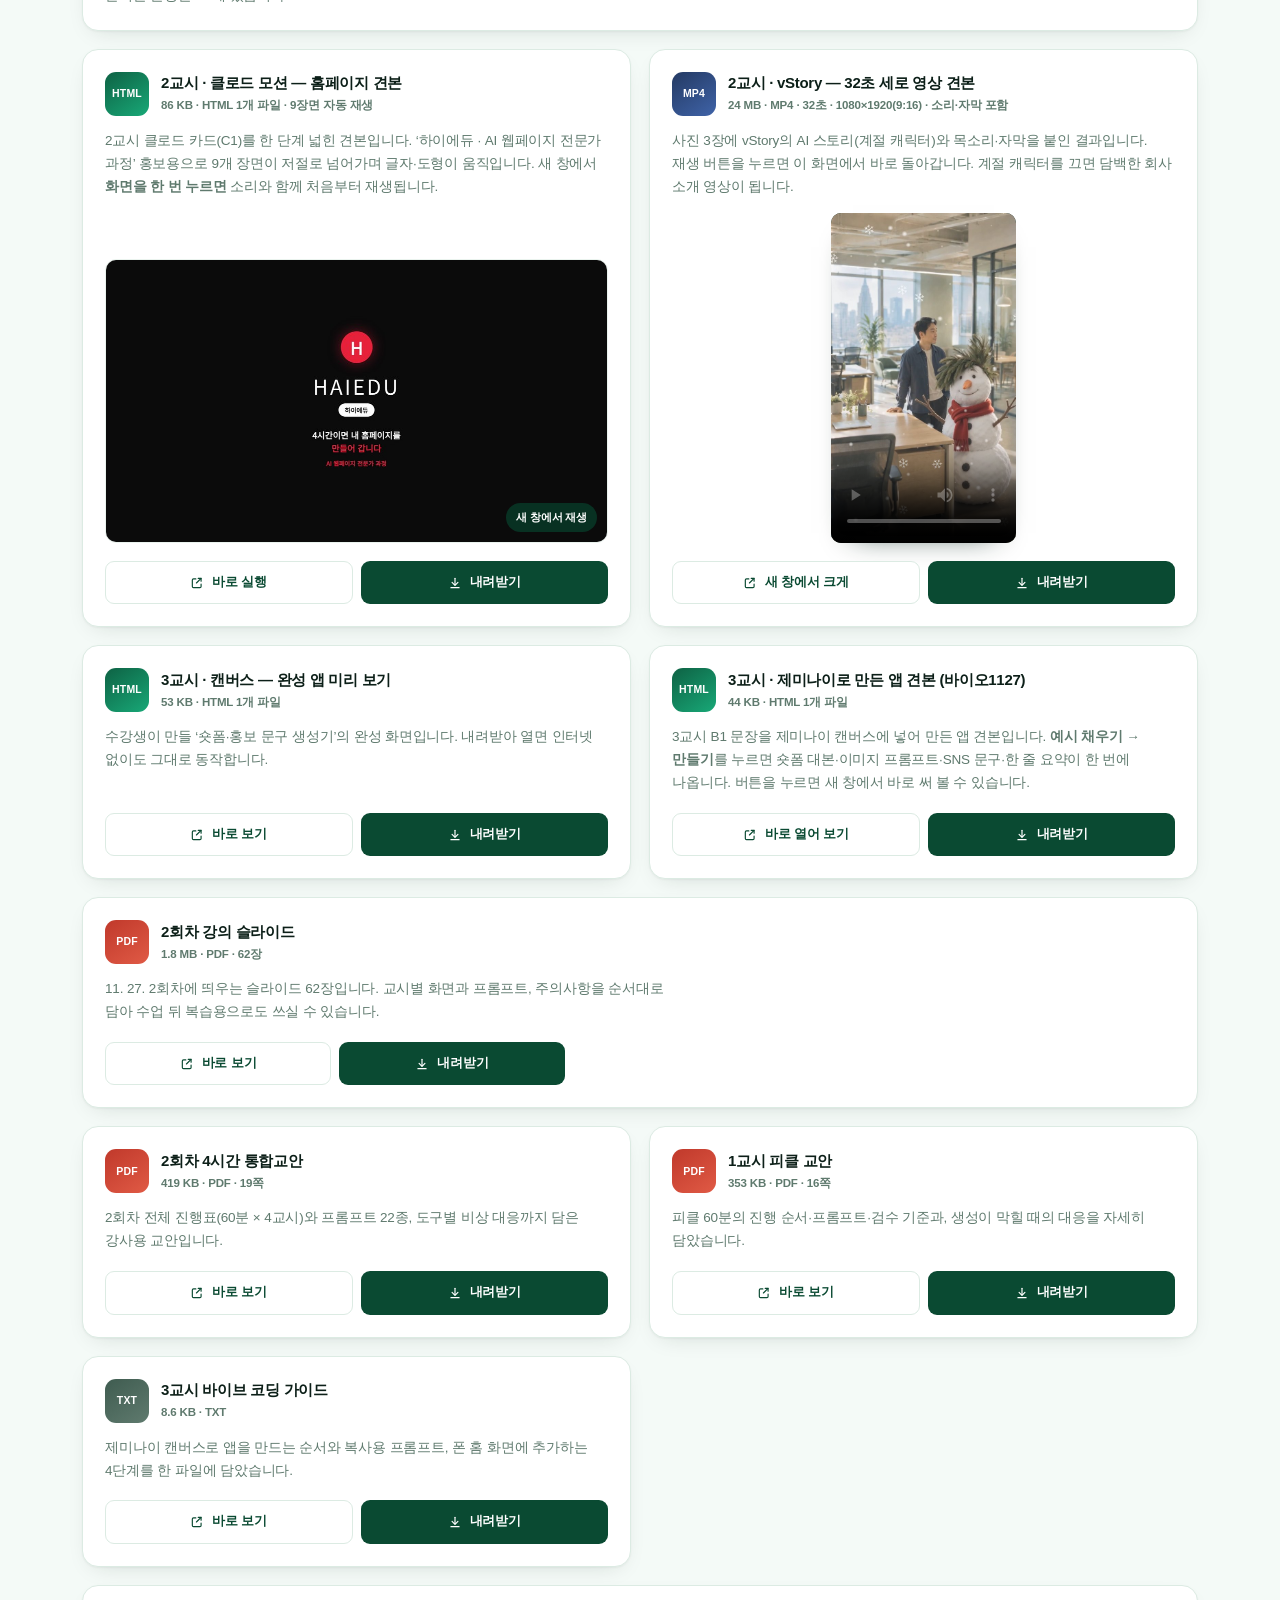
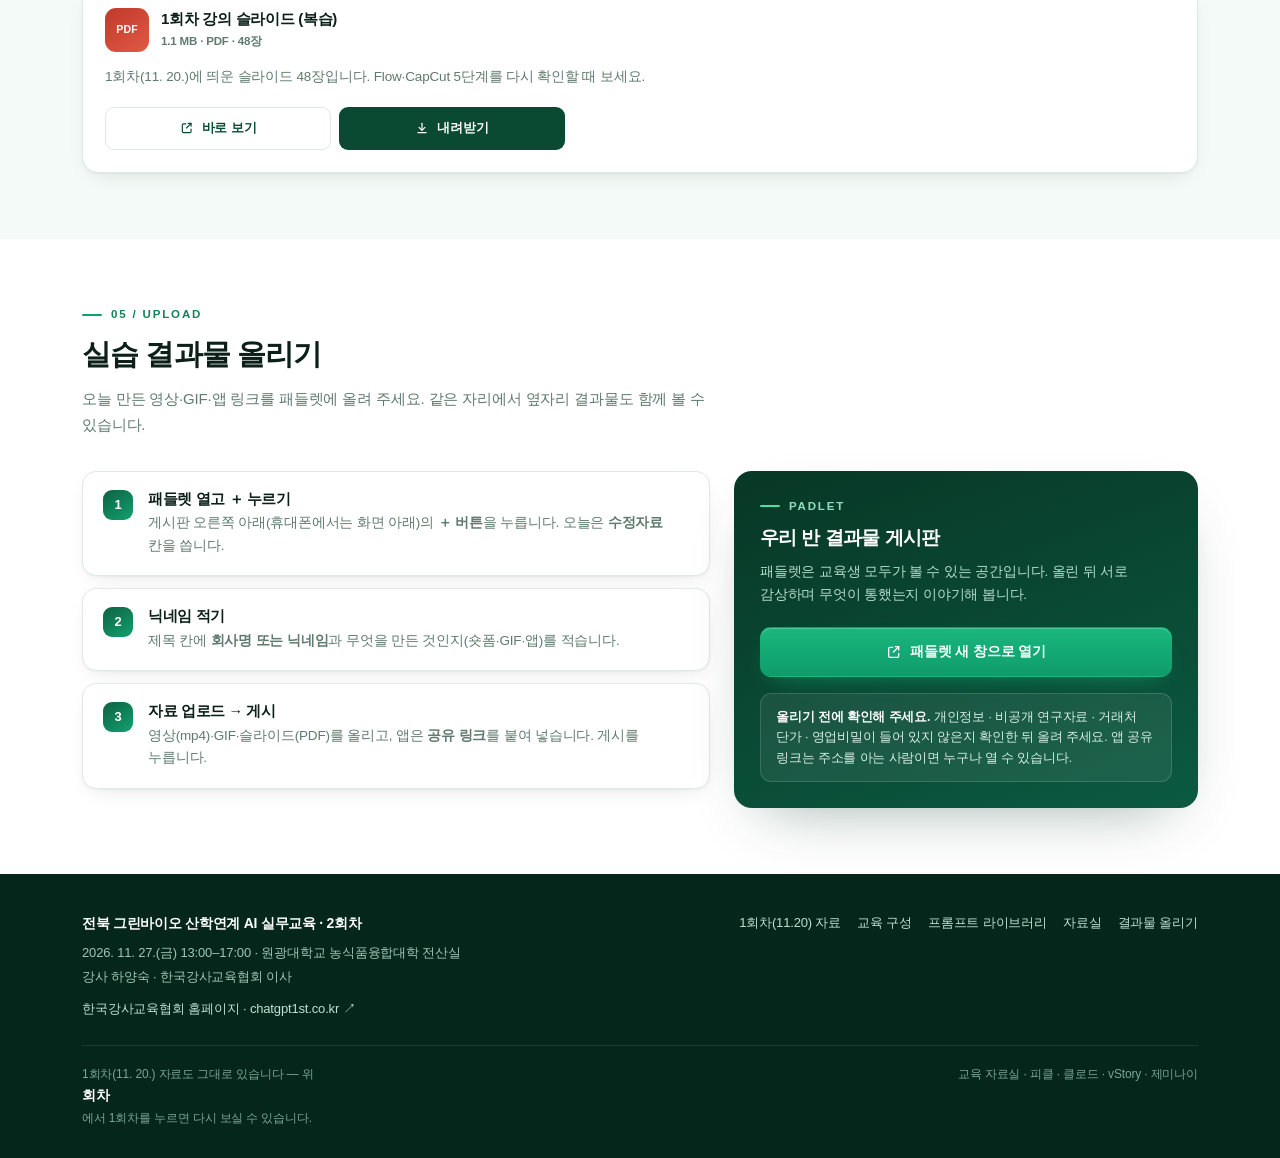
==== commit e27d64dc: "4교시 제미나이 노트북 개념·구조·사용법 장표 4장 추가(47~50쪽, 총 62장) · 자료실 교시별 견본 정리(vStory 영상·클로드 모션·제미나이 앱)" ====
--- a/index.html
+++ b/index.html
@@ -476,7 +476,7 @@
         <div class="dl-top">
           <span class="fmt mp4">MP4</span>
           <div>
-            <h3>1교시 4컷 숏폼 예시 2편</h3>
+            <h3>1교시 · 피클 — 4컷 숏폼 예시 2편</h3>
             <div class="meta">각 15초 · MP4 · 1080×1920(9:16) · 소리 포함</div>
           </div>
         </div>
@@ -520,22 +520,26 @@
           만든 사진 4장을 이어 붙이는 문장은 <a href="prompts.html#K8">K8</a>에 있습니다.</p>
       </article>
 
-      <article class="dl wide">
-        <div class="dl-top">
-          <span class="fmt pdf">PDF</span>
-          <div>
-            <h3>2회차 강의 슬라이드</h3>
-            <div class="meta">1.7 MB · PDF · 58장</div>
-          </div>
-        </div>
-        <p>11. 27. 2회차에 띄우는 슬라이드 58장입니다. 교시별 화면과 프롬프트, 주의사항을 순서대로 담아
-          수업 뒤 복습용으로도 쓰실 수 있습니다.</p>
+      <article class="dl">
+        <div class="dl-top">
+          <span class="fmt html">HTML</span>
+          <div>
+            <h3>2교시 · 클로드 모션 — 홈페이지 견본</h3>
+            <div class="meta">86 KB · HTML 1개 파일 · 9장면 자동 재생</div>
+          </div>
+        </div>
+        <p>2교시 클로드 카드(C1)를 한 단계 넓힌 견본입니다. ‘하이에듀 · AI 웹페이지 전문가 과정’ 홍보용으로
+          9개 장면이 저절로 넘어가며 글자·도형이 움직입니다. 새 창에서 <b>화면을 한 번 누르면</b> 소리와 함께 처음부터 재생됩니다.</p>
+        <a class="prev" href="files/haiedu_motion.html" target="_blank" rel="noopener" aria-label="하이에듀 모션 견본을 새 창에서 열기">
+          <img src="files/haiedu_motion_preview.jpg" alt="하이에듀 AI 웹페이지 전문가 과정 모션 견본의 첫 장면">
+          <em>새 창에서 재생</em>
+        </a>
         <div class="acts">
-          <a class="btn btn-line" href="files/농진원_1127_2회차_강의슬라이드.pdf" target="_blank" rel="noopener">
+          <a class="btn btn-line" href="files/haiedu_motion.html" target="_blank" rel="noopener">
             <svg viewBox="0 0 24 24"><path d="M14 4h5v5"/><path d="M19 4 11 12"/><path d="M19 14v4a2 2 0 0 1-2 2H6a2 2 0 0 1-2-2V7a2 2 0 0 1 2-2h4"/></svg>
-            바로 보기
-          </a>
-          <a class="btn btn-dark" href="files/농진원_1127_2회차_강의슬라이드.pdf" download>
+            바로 실행
+          </a>
+          <a class="btn btn-dark" href="files/haiedu_motion.html" download="haiedu_motion.html">
             <svg viewBox="0 0 24 24"><path d="M12 4v11"/><path d="m7 11 5 5 5-5"/><path d="M5 20h14"/></svg>
             내려받기
           </a>
@@ -544,19 +548,25 @@
 
       <article class="dl">
         <div class="dl-top">
-          <span class="fmt pdf">PDF</span>
-          <div>
-            <h3>2회차 4시간 통합교안</h3>
-            <div class="meta">419 KB · PDF · 19쪽</div>
-          </div>
-        </div>
-        <p>2회차 전체 진행표(60분 × 4교시)와 프롬프트 22종, 도구별 비상 대응까지 담은 강사용 교안입니다.</p>
+          <span class="fmt mp4">MP4</span>
+          <div>
+            <h3>2교시 · vStory — 32초 세로 영상 견본</h3>
+            <div class="meta">24 MB · MP4 · 32초 · 1080×1920(9:16) · 소리·자막 포함</div>
+          </div>
+        </div>
+        <p>사진 3장에 vStory의 AI 스토리(계절 캐릭터)와 목소리·자막을 붙인 결과입니다. 재생 버튼을 누르면
+          이 화면에서 바로 돌아갑니다. 계절 캐릭터를 끄면 담백한 회사 소개 영상이 됩니다.</p>
+        <video class="cardvid" controls playsinline preload="metadata" width="1080" height="1920"
+          poster="files/bio_vstory_poster.jpg" aria-label="vStory로 만든 32초 세로 영상 견본">
+          <source src="files/bio_vstory.mp4" type="video/mp4">
+          이 브라우저에서는 영상이 재생되지 않습니다. 아래 내려받기로 저장해 주세요.
+        </video>
         <div class="acts">
-          <a class="btn btn-line" href="files/농진원_2회차_4시간_통합교안.pdf" target="_blank" rel="noopener">
+          <a class="btn btn-line" href="files/bio_vstory.mp4" target="_blank" rel="noopener">
             <svg viewBox="0 0 24 24"><path d="M14 4h5v5"/><path d="M19 4 11 12"/><path d="M19 14v4a2 2 0 0 1-2 2H6a2 2 0 0 1-2-2V7a2 2 0 0 1 2-2h4"/></svg>
-            바로 보기
-          </a>
-          <a class="btn btn-dark" href="files/농진원_2회차_4시간_통합교안.pdf" download>
+            새 창에서 크게
+          </a>
+          <a class="btn btn-dark" href="files/bio_vstory.mp4" download="bio_vstory.mp4">
             <svg viewBox="0 0 24 24"><path d="M12 4v11"/><path d="m7 11 5 5 5-5"/><path d="M5 20h14"/></svg>
             내려받기
           </a>
@@ -565,51 +575,9 @@
 
       <article class="dl">
         <div class="dl-top">
-          <span class="fmt pdf">PDF</span>
-          <div>
-            <h3>1교시 피클 교안</h3>
-            <div class="meta">353 KB · PDF · 16쪽</div>
-          </div>
-        </div>
-        <p>피클 60분의 진행 순서·프롬프트·검수 기준과, 생성이 막힐 때의 대응을 자세히 담았습니다.</p>
-        <div class="acts">
-          <a class="btn btn-line" href="files/농진원_2회차_1교시_피클AI_교안.pdf" target="_blank" rel="noopener">
-            <svg viewBox="0 0 24 24"><path d="M14 4h5v5"/><path d="M19 4 11 12"/><path d="M19 14v4a2 2 0 0 1-2 2H6a2 2 0 0 1-2-2V7a2 2 0 0 1 2-2h4"/></svg>
-            바로 보기
-          </a>
-          <a class="btn btn-dark" href="files/농진원_2회차_1교시_피클AI_교안.pdf" download>
-            <svg viewBox="0 0 24 24"><path d="M12 4v11"/><path d="m7 11 5 5 5-5"/><path d="M5 20h14"/></svg>
-            내려받기
-          </a>
-        </div>
-      </article>
-
-      <article class="dl">
-        <div class="dl-top">
-          <span class="fmt txt">TXT</span>
-          <div>
-            <h3>3교시 바이브 코딩 가이드</h3>
-            <div class="meta">8.6 KB · TXT</div>
-          </div>
-        </div>
-        <p>제미나이 캔버스로 앱을 만드는 순서와 복사용 프롬프트, 폰 홈 화면에 추가하는 4단계를 한 파일에 담았습니다.</p>
-        <div class="acts">
-          <a class="btn btn-line" href="files/농진원_3교시_제미나이_바이브코딩_가이드.txt" target="_blank" rel="noopener">
-            <svg viewBox="0 0 24 24"><path d="M14 4h5v5"/><path d="M19 4 11 12"/><path d="M19 14v4a2 2 0 0 1-2 2H6a2 2 0 0 1-2-2V7a2 2 0 0 1 2-2h4"/></svg>
-            바로 보기
-          </a>
-          <a class="btn btn-dark" href="files/농진원_3교시_제미나이_바이브코딩_가이드.txt" download>
-            <svg viewBox="0 0 24 24"><path d="M12 4v11"/><path d="m7 11 5 5 5-5"/><path d="M5 20h14"/></svg>
-            내려받기
-          </a>
-        </div>
-      </article>
-
-      <article class="dl">
-        <div class="dl-top">
           <span class="fmt html">HTML</span>
           <div>
-            <h3>3교시 완성 앱 — 미리 보기</h3>
+            <h3>3교시 · 캔버스 — 완성 앱 미리 보기</h3>
             <div class="meta">53 KB · HTML 1개 파일</div>
           </div>
         </div>
@@ -630,7 +598,7 @@
         <div class="dl-top">
           <span class="fmt html">HTML</span>
           <div>
-            <h3>제미나이로 만든 앱 견본 (바이오1127)</h3>
+            <h3>3교시 · 제미나이로 만든 앱 견본 (바이오1127)</h3>
             <div class="meta">44 KB · HTML 1개 파일</div>
           </div>
         </div>
@@ -648,22 +616,85 @@
         </div>
       </article>
 
+      <article class="dl wide">
+        <div class="dl-top">
+          <span class="fmt pdf">PDF</span>
+          <div>
+            <h3>2회차 강의 슬라이드</h3>
+            <div class="meta">1.8 MB · PDF · 62장</div>
+          </div>
+        </div>
+        <p>11. 27. 2회차에 띄우는 슬라이드 62장입니다. 교시별 화면과 프롬프트, 주의사항을 순서대로 담아
+          수업 뒤 복습용으로도 쓰실 수 있습니다.</p>
+        <div class="acts">
+          <a class="btn btn-line" href="files/농진원_1127_2회차_강의슬라이드.pdf" target="_blank" rel="noopener">
+            <svg viewBox="0 0 24 24"><path d="M14 4h5v5"/><path d="M19 4 11 12"/><path d="M19 14v4a2 2 0 0 1-2 2H6a2 2 0 0 1-2-2V7a2 2 0 0 1 2-2h4"/></svg>
+            바로 보기
+          </a>
+          <a class="btn btn-dark" href="files/농진원_1127_2회차_강의슬라이드.pdf" download>
+            <svg viewBox="0 0 24 24"><path d="M12 4v11"/><path d="m7 11 5 5 5-5"/><path d="M5 20h14"/></svg>
+            내려받기
+          </a>
+        </div>
+      </article>
+
       <article class="dl">
         <div class="dl-top">
-          <span class="fmt html">HTML</span>
-          <div>
-            <h3>클로드로 만든 모션 견본 (하이에듀 모션)</h3>
-            <div class="meta">86 KB · HTML 1개 파일 · 9장면 자동 재생</div>
-          </div>
-        </div>
-        <p>2교시 클로드 카드(C1)를 한 단계 넓힌 견본입니다. ‘하이에듀 · AI 웹페이지 전문가 과정’ 홍보용으로
-          9개 장면이 저절로 넘어가며 글자·도형이 움직입니다. 새 창에서 <b>화면을 한 번 누르면</b> 소리와 함께 처음부터 재생됩니다.</p>
+          <span class="fmt pdf">PDF</span>
+          <div>
+            <h3>2회차 4시간 통합교안</h3>
+            <div class="meta">419 KB · PDF · 19쪽</div>
+          </div>
+        </div>
+        <p>2회차 전체 진행표(60분 × 4교시)와 프롬프트 22종, 도구별 비상 대응까지 담은 강사용 교안입니다.</p>
         <div class="acts">
-          <a class="btn btn-line" href="files/haiedu_motion.html" target="_blank" rel="noopener">
+          <a class="btn btn-line" href="files/농진원_2회차_4시간_통합교안.pdf" target="_blank" rel="noopener">
             <svg viewBox="0 0 24 24"><path d="M14 4h5v5"/><path d="M19 4 11 12"/><path d="M19 14v4a2 2 0 0 1-2 2H6a2 2 0 0 1-2-2V7a2 2 0 0 1 2-2h4"/></svg>
-            바로 열어 보기
-          </a>
-          <a class="btn btn-dark" href="files/haiedu_motion.html" download="haiedu_motion.html">
+            바로 보기
+          </a>
+          <a class="btn btn-dark" href="files/농진원_2회차_4시간_통합교안.pdf" download>
+            <svg viewBox="0 0 24 24"><path d="M12 4v11"/><path d="m7 11 5 5 5-5"/><path d="M5 20h14"/></svg>
+            내려받기
+          </a>
+        </div>
+      </article>
+
+      <article class="dl">
+        <div class="dl-top">
+          <span class="fmt pdf">PDF</span>
+          <div>
+            <h3>1교시 피클 교안</h3>
+            <div class="meta">353 KB · PDF · 16쪽</div>
+          </div>
+        </div>
+        <p>피클 60분의 진행 순서·프롬프트·검수 기준과, 생성이 막힐 때의 대응을 자세히 담았습니다.</p>
+        <div class="acts">
+          <a class="btn btn-line" href="files/농진원_2회차_1교시_피클AI_교안.pdf" target="_blank" rel="noopener">
+            <svg viewBox="0 0 24 24"><path d="M14 4h5v5"/><path d="M19 4 11 12"/><path d="M19 14v4a2 2 0 0 1-2 2H6a2 2 0 0 1-2-2V7a2 2 0 0 1 2-2h4"/></svg>
+            바로 보기
+          </a>
+          <a class="btn btn-dark" href="files/농진원_2회차_1교시_피클AI_교안.pdf" download>
+            <svg viewBox="0 0 24 24"><path d="M12 4v11"/><path d="m7 11 5 5 5-5"/><path d="M5 20h14"/></svg>
+            내려받기
+          </a>
+        </div>
+      </article>
+
+      <article class="dl">
+        <div class="dl-top">
+          <span class="fmt txt">TXT</span>
+          <div>
+            <h3>3교시 바이브 코딩 가이드</h3>
+            <div class="meta">8.6 KB · TXT</div>
+          </div>
+        </div>
+        <p>제미나이 캔버스로 앱을 만드는 순서와 복사용 프롬프트, 폰 홈 화면에 추가하는 4단계를 한 파일에 담았습니다.</p>
+        <div class="acts">
+          <a class="btn btn-line" href="files/농진원_3교시_제미나이_바이브코딩_가이드.txt" target="_blank" rel="noopener">
+            <svg viewBox="0 0 24 24"><path d="M14 4h5v5"/><path d="M19 4 11 12"/><path d="M19 14v4a2 2 0 0 1-2 2H6a2 2 0 0 1-2-2V7a2 2 0 0 1 2-2h4"/></svg>
+            바로 보기
+          </a>
+          <a class="btn btn-dark" href="files/농진원_3교시_제미나이_바이브코딩_가이드.txt" download>
             <svg viewBox="0 0 24 24"><path d="M12 4v11"/><path d="m7 11 5 5 5-5"/><path d="M5 20h14"/></svg>
             내려받기
           </a>
--- a/assets/style.css
+++ b/assets/style.css
@@ -226,9 +226,14 @@
 .dl h3{font-size:15px;font-weight:800;letter-spacing:-.02em;line-height:1.4}
 .dl .meta{font-size:11.5px;color:var(--muted);font-weight:600;margin-top:3px}
 .dl p{margin-top:14px;font-size:13.5px;color:var(--muted);line-height:1.7;flex:1}
-.dl .acts{display:flex;gap:8px;margin-top:18px}
-.dl .acts .btn{flex:1;padding:10px 8px;font-size:12.5px;border-radius:9px}
+.dl .acts{display:flex;gap:8px;margin-top:18px}.dl .acts .btn{flex:1;padding:10px 8px;font-size:12.5px;border-radius:9px}
 .dl .acts .btn svg{width:14px;height:14px}
+/* 카드 안 견본 미리보기 · 작은 영상 */
+.dl .prev{display:block;margin-top:14px;border-radius:11px;border:1px solid var(--line-2);overflow:hidden;position:relative;background:#04241a}
+.dl .prev img{display:block;width:100%;height:auto}
+.dl .prev em{position:absolute;right:10px;bottom:10px;font-style:normal;background:rgba(8,55,38,.88);color:#fff;font-size:11px;font-weight:800;padding:5px 10px;border-radius:999px}
+.dl video.cardvid{display:block;height:330px;width:auto;max-width:100%;margin:14px auto 0;border-radius:10px;background:#04241a;box-shadow:0 12px 28px -22px rgba(4,36,26,.9)}
+@media (max-width:720px){ .dl video.cardvid{height:250px} }
 
 /* ---------- upload ---------- */
 .upload-wrap{margin-top:32px;display:grid;grid-template-columns:1.15fr .85fr;gap:24px;align-items:start}
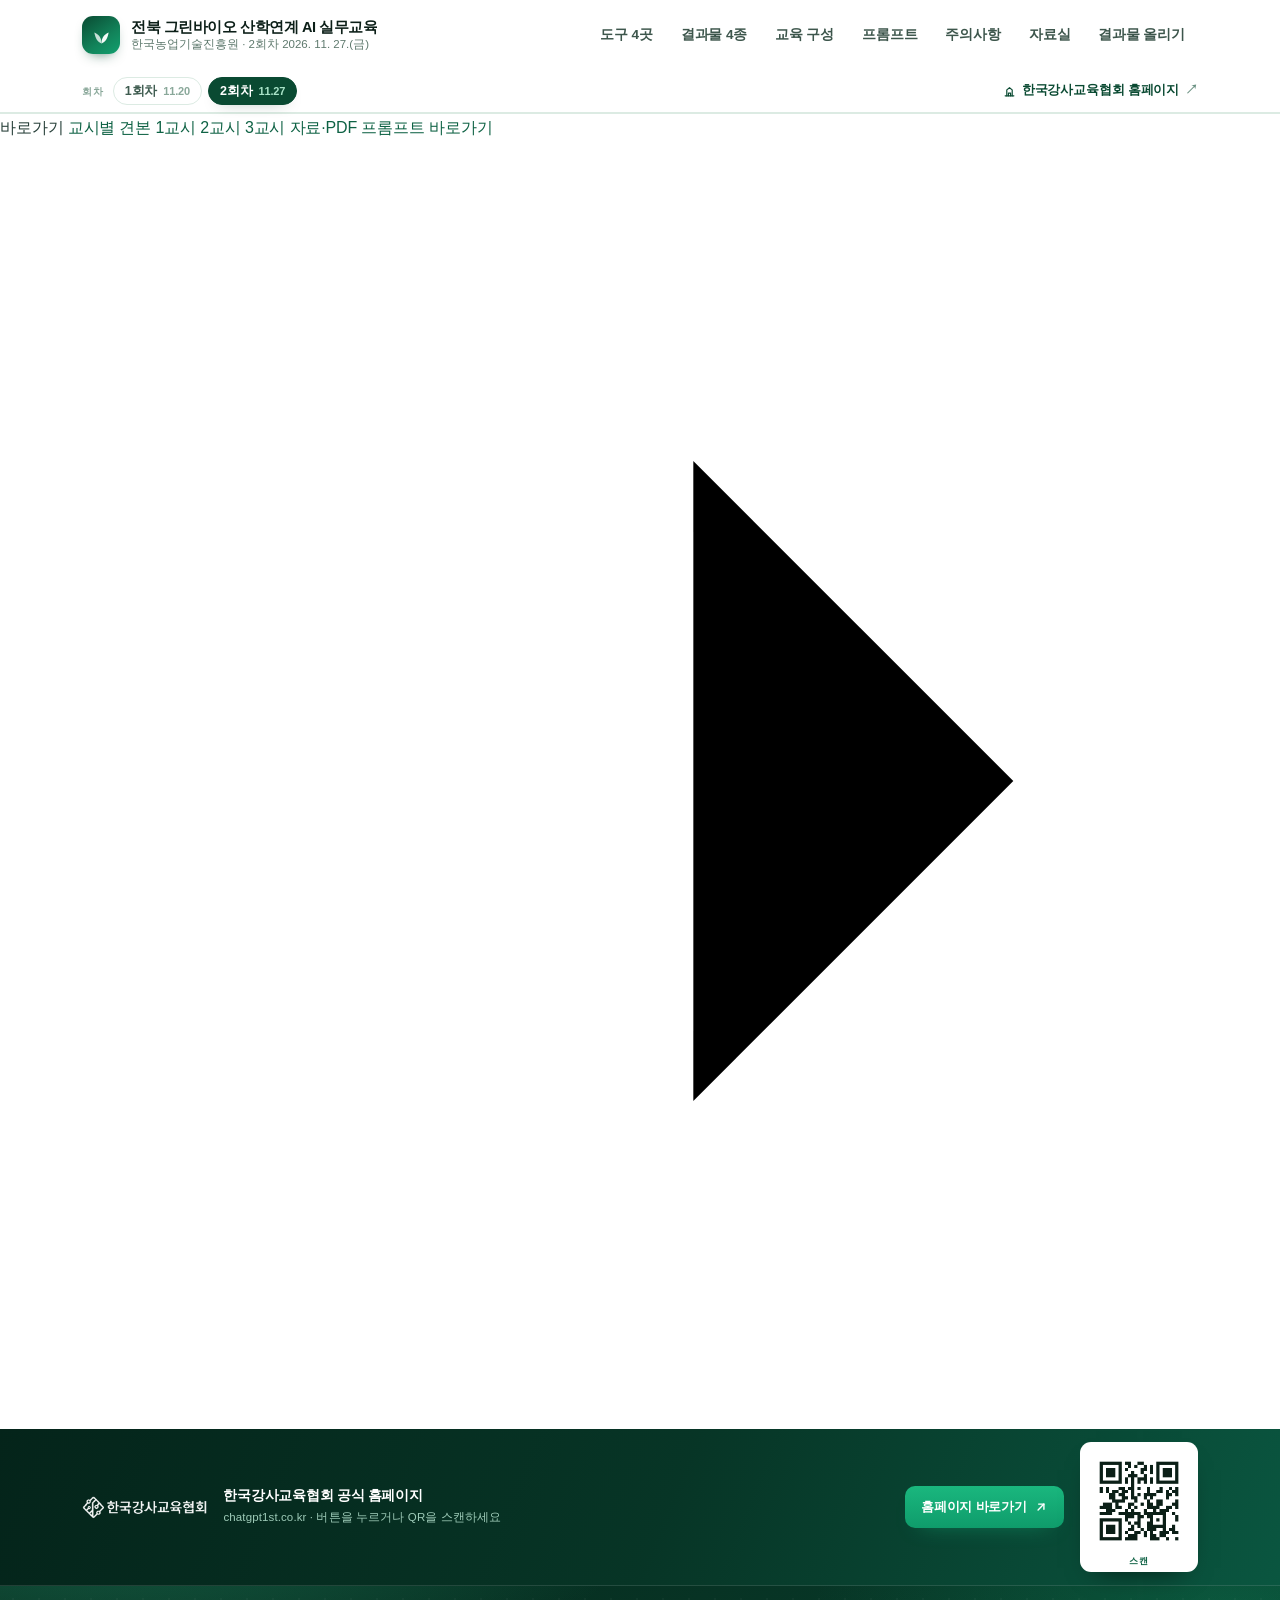
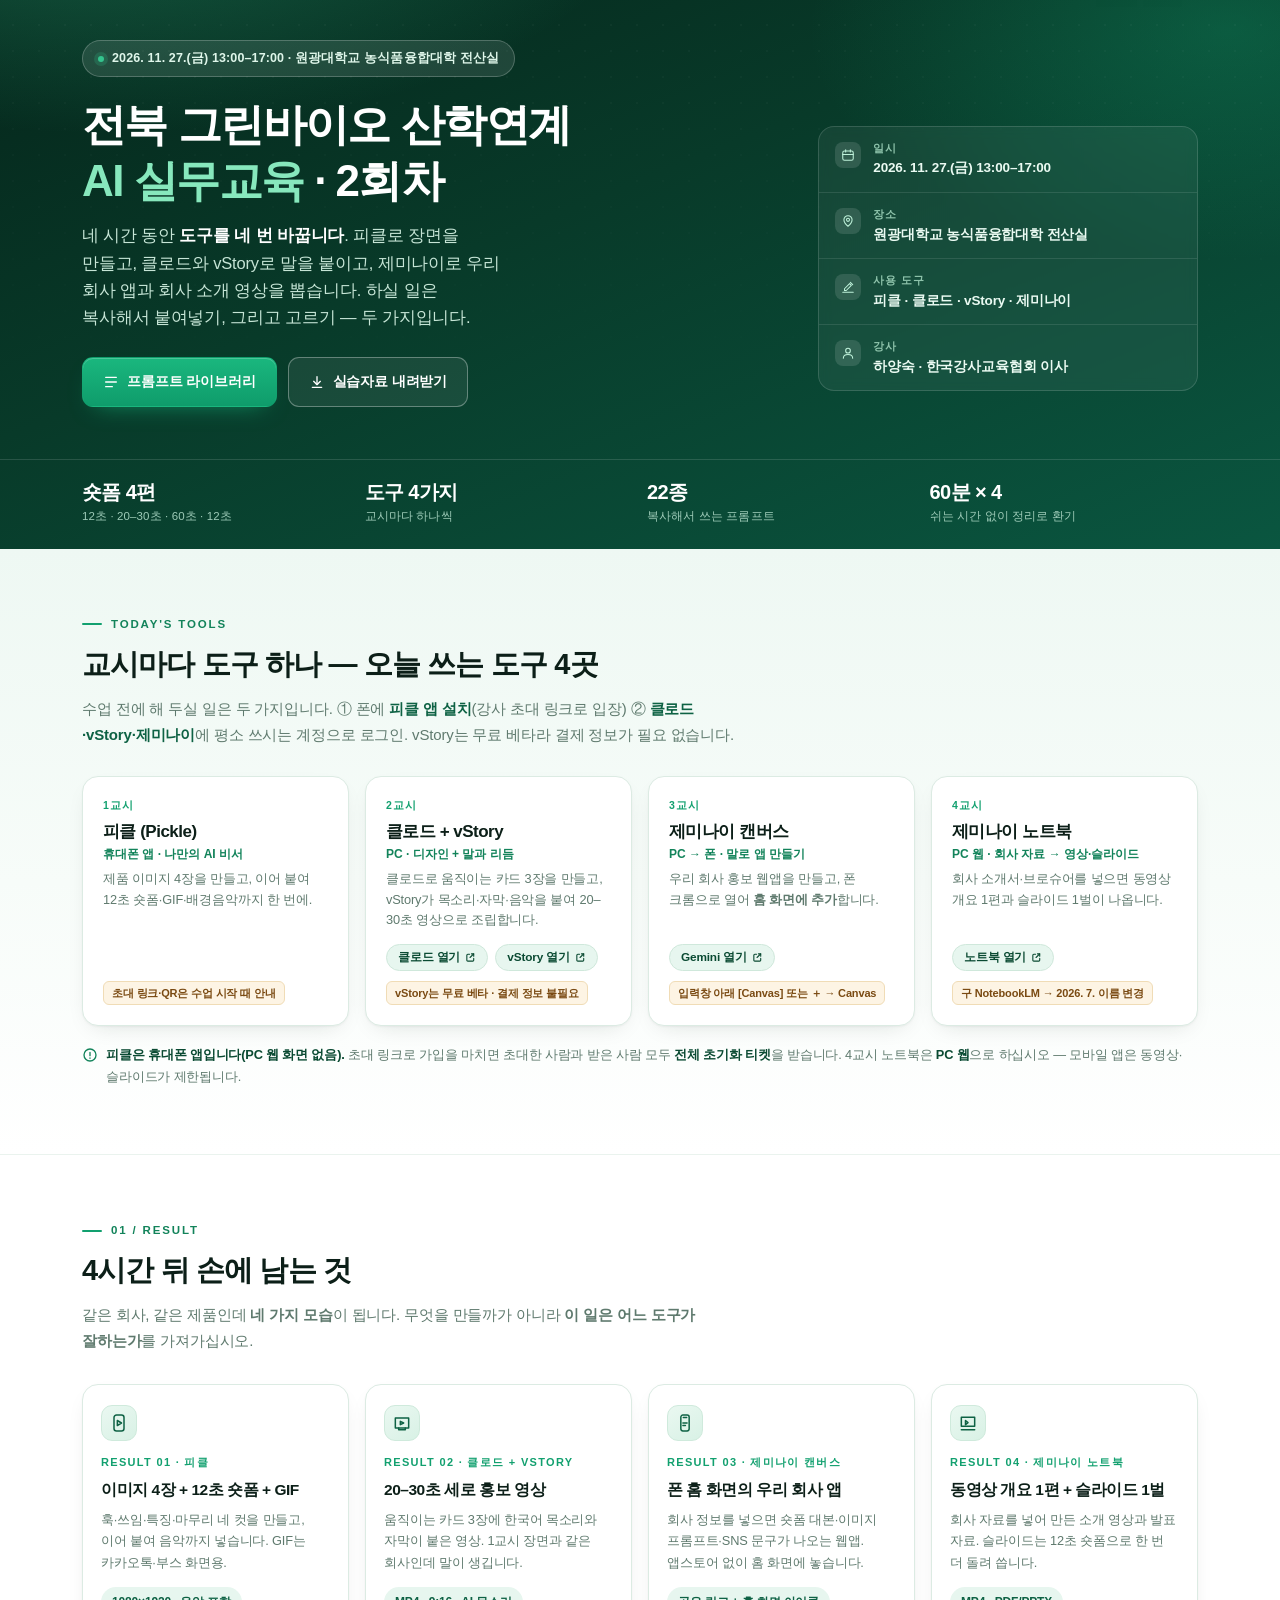
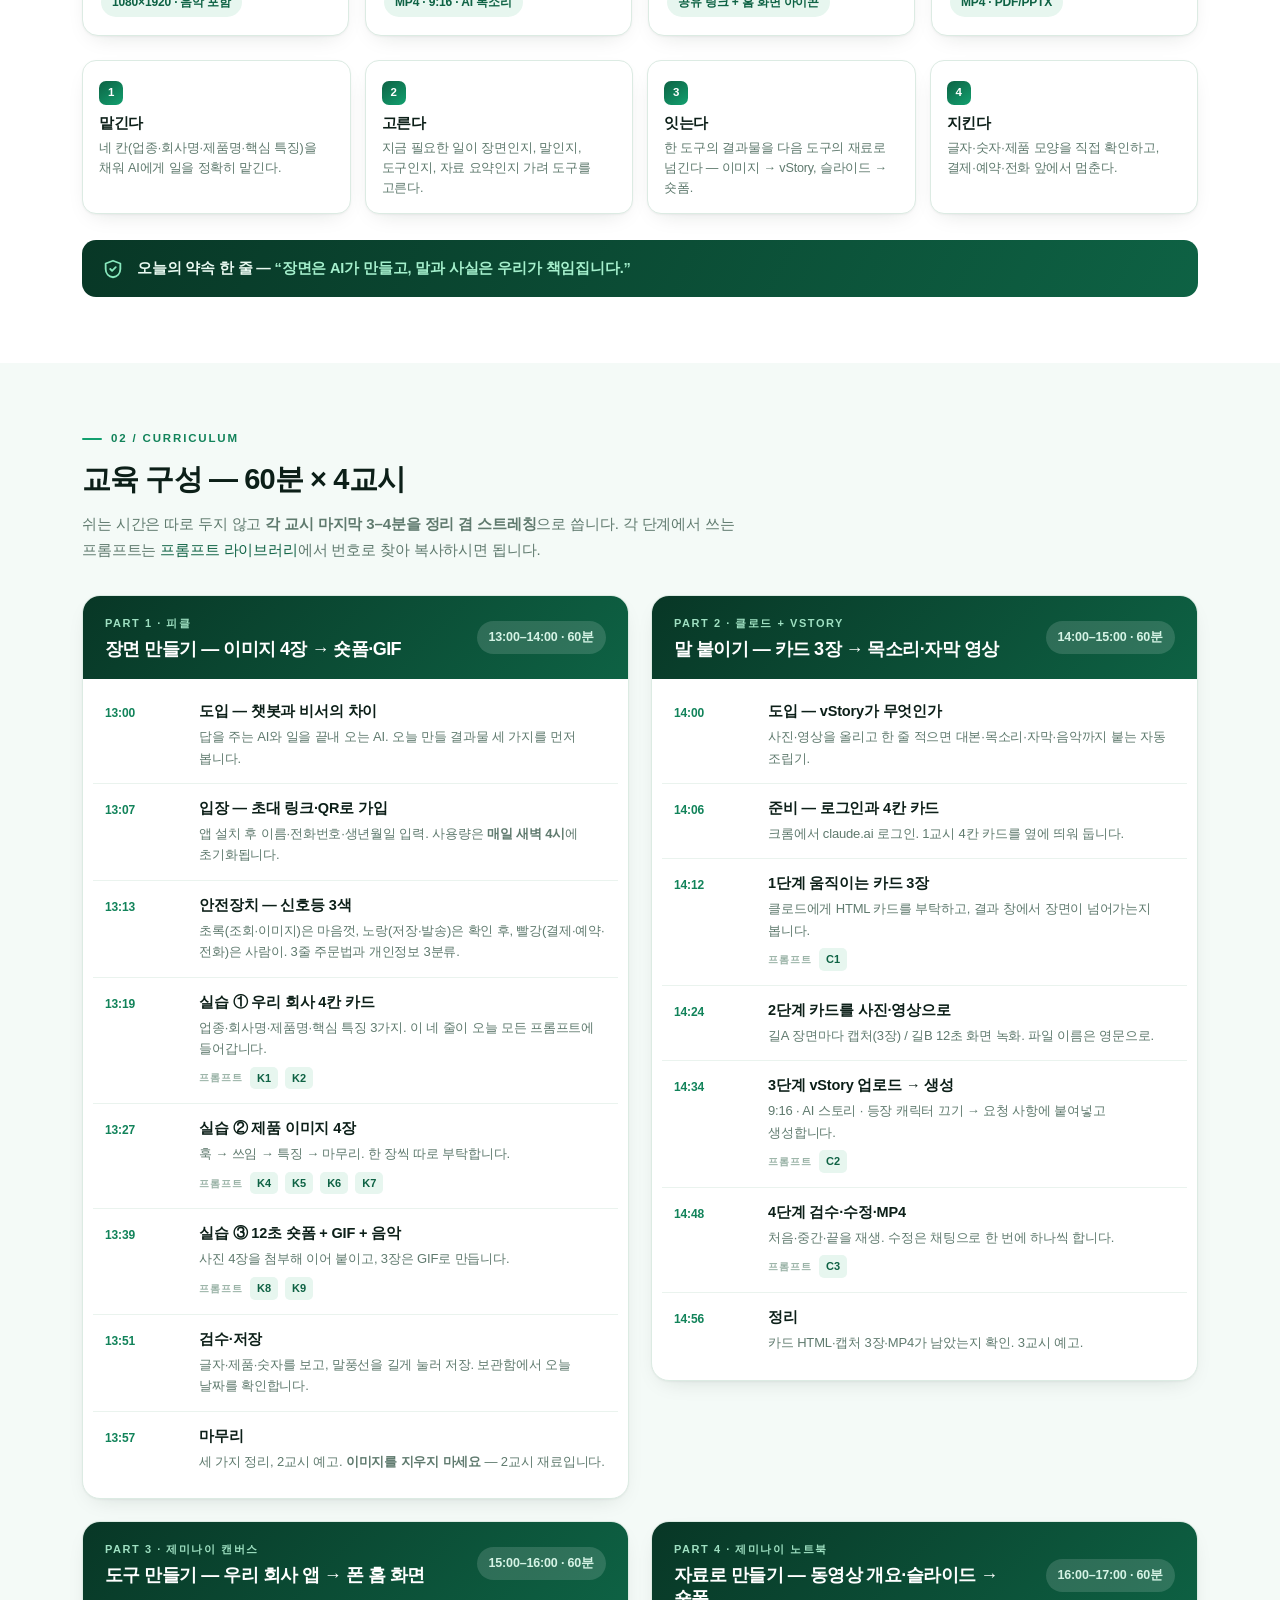
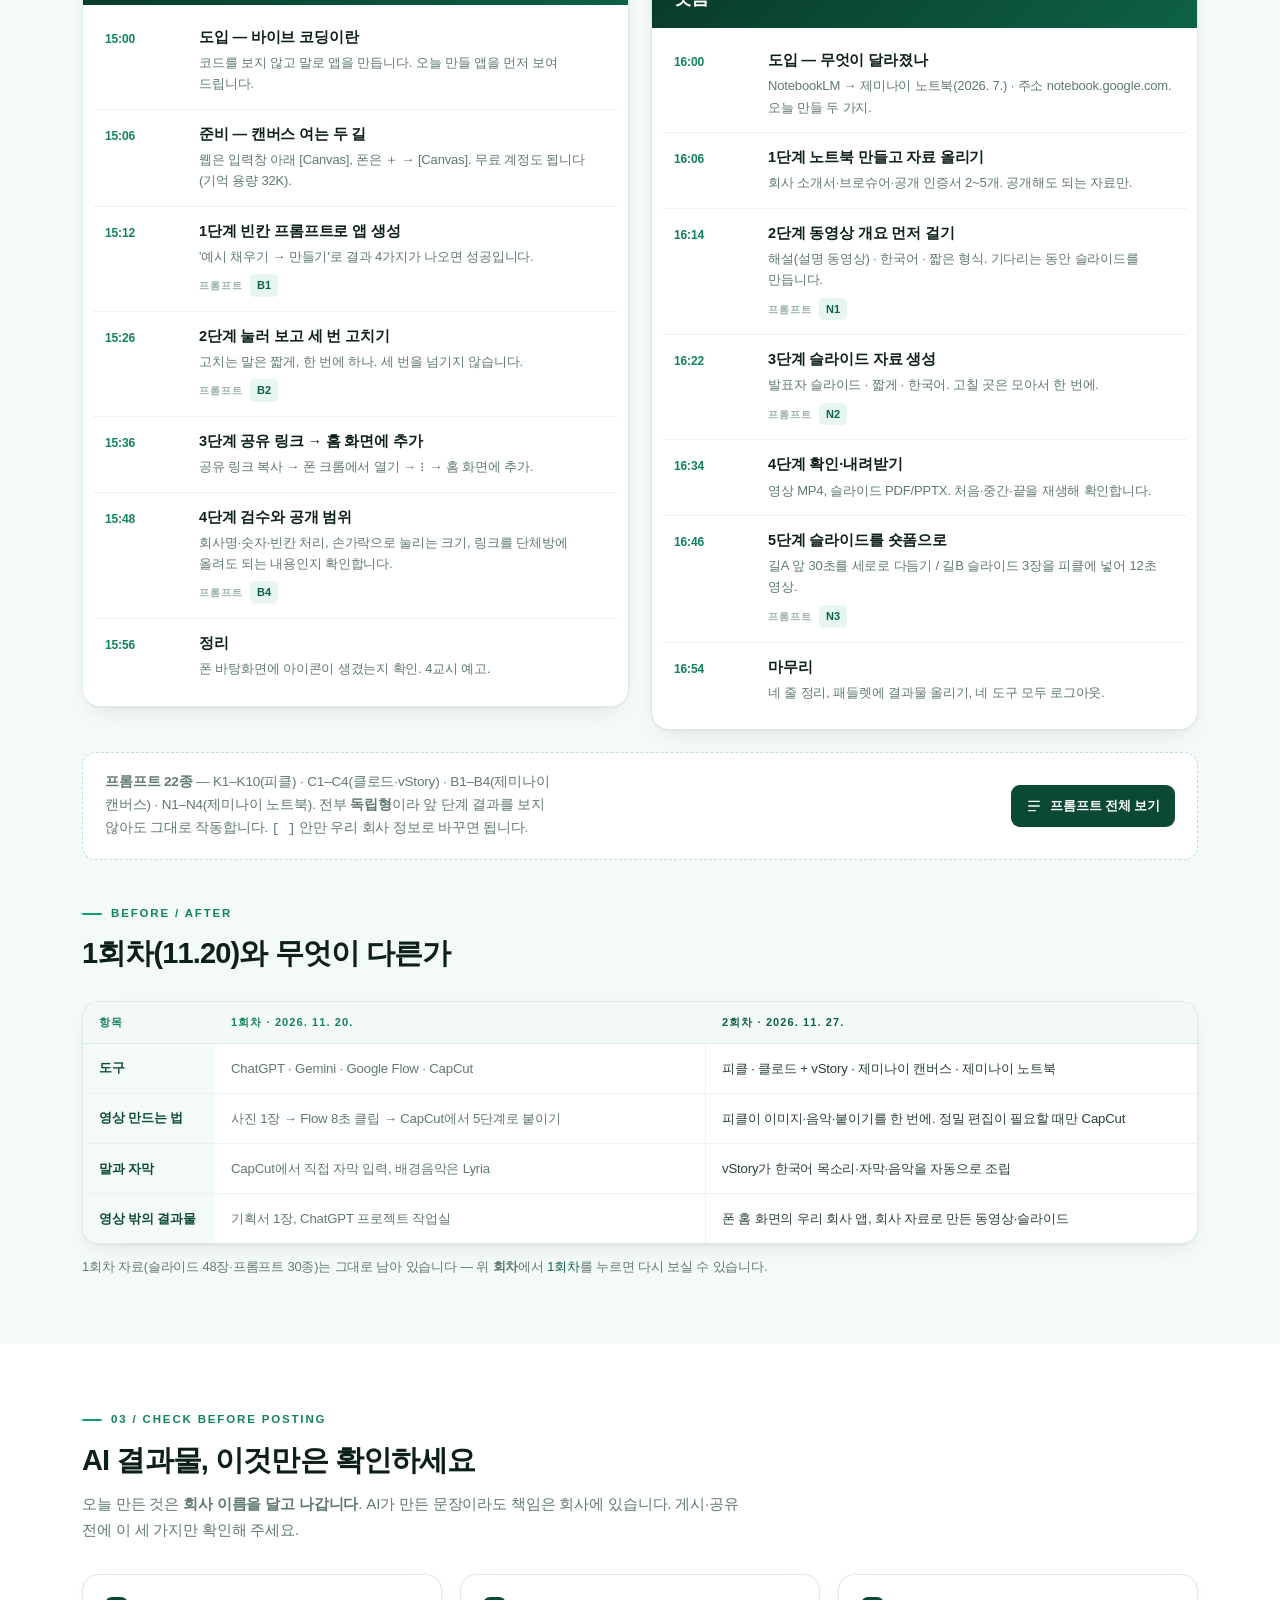
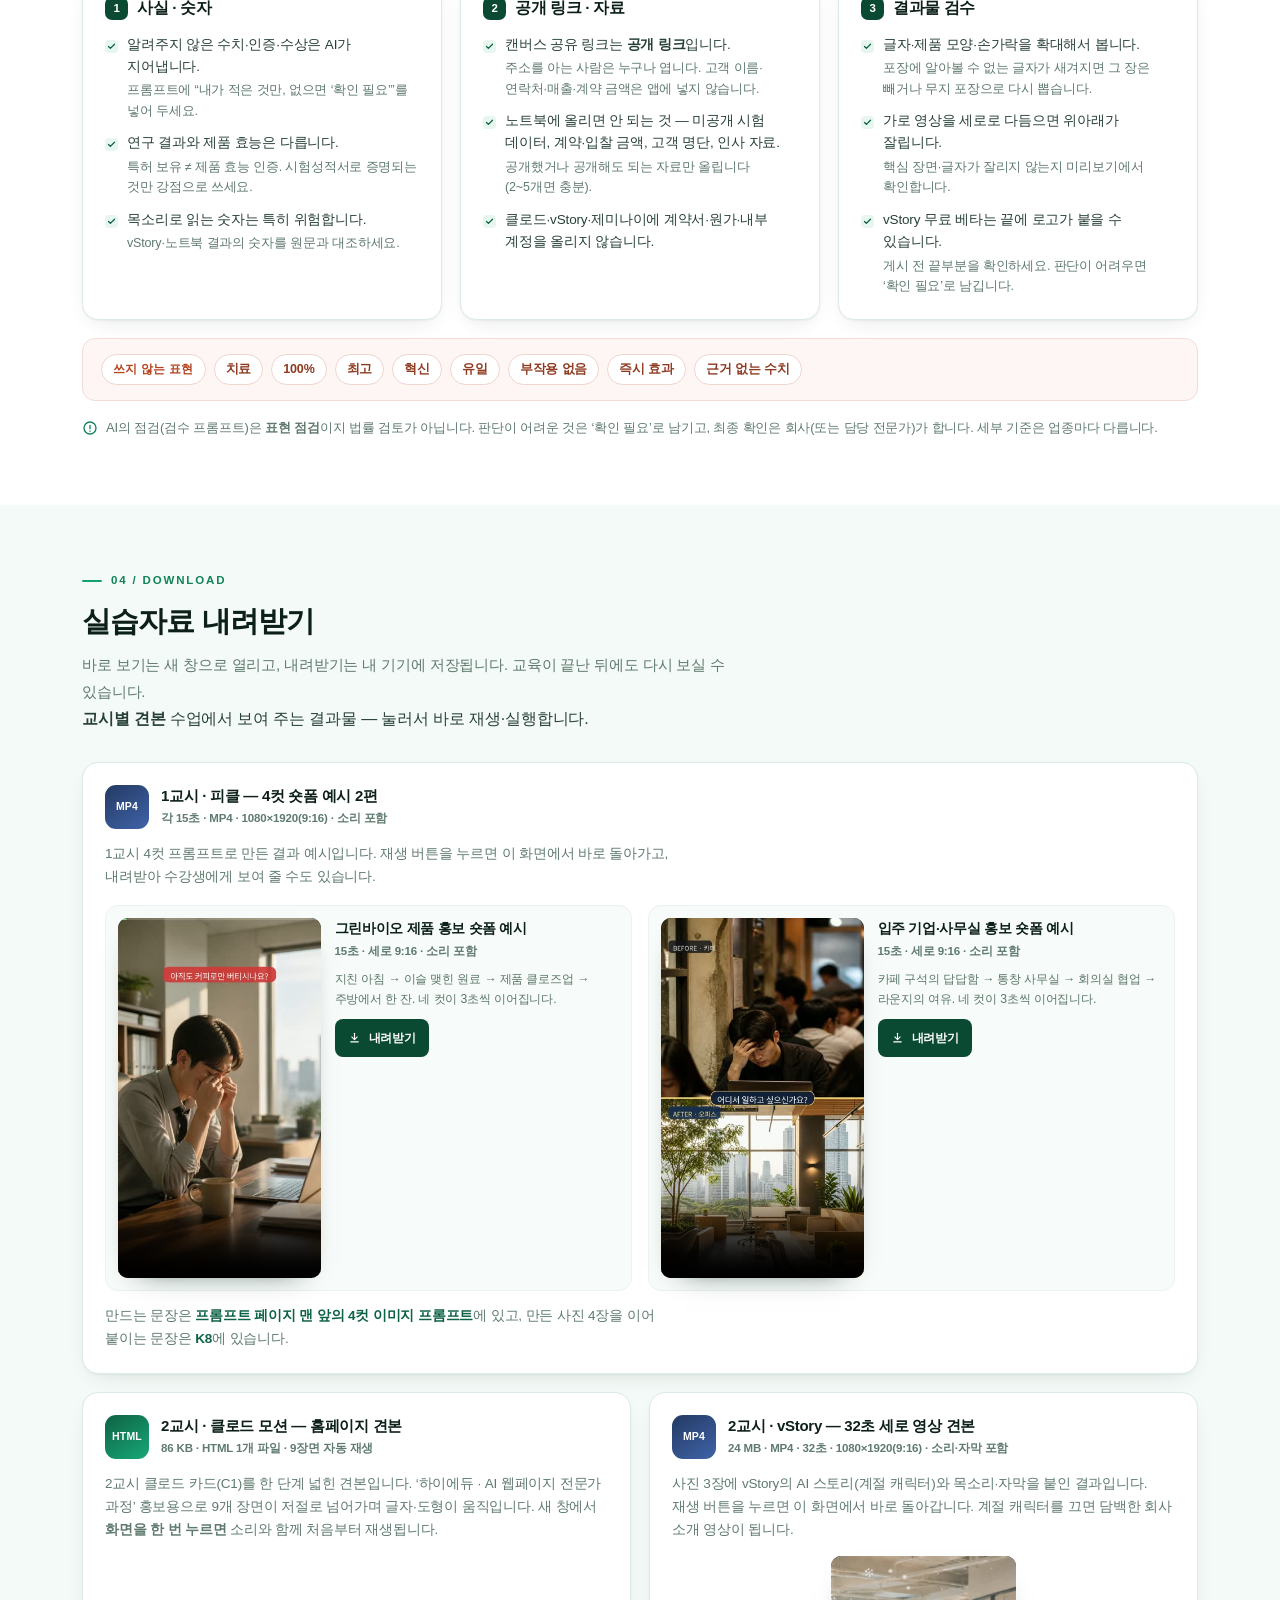
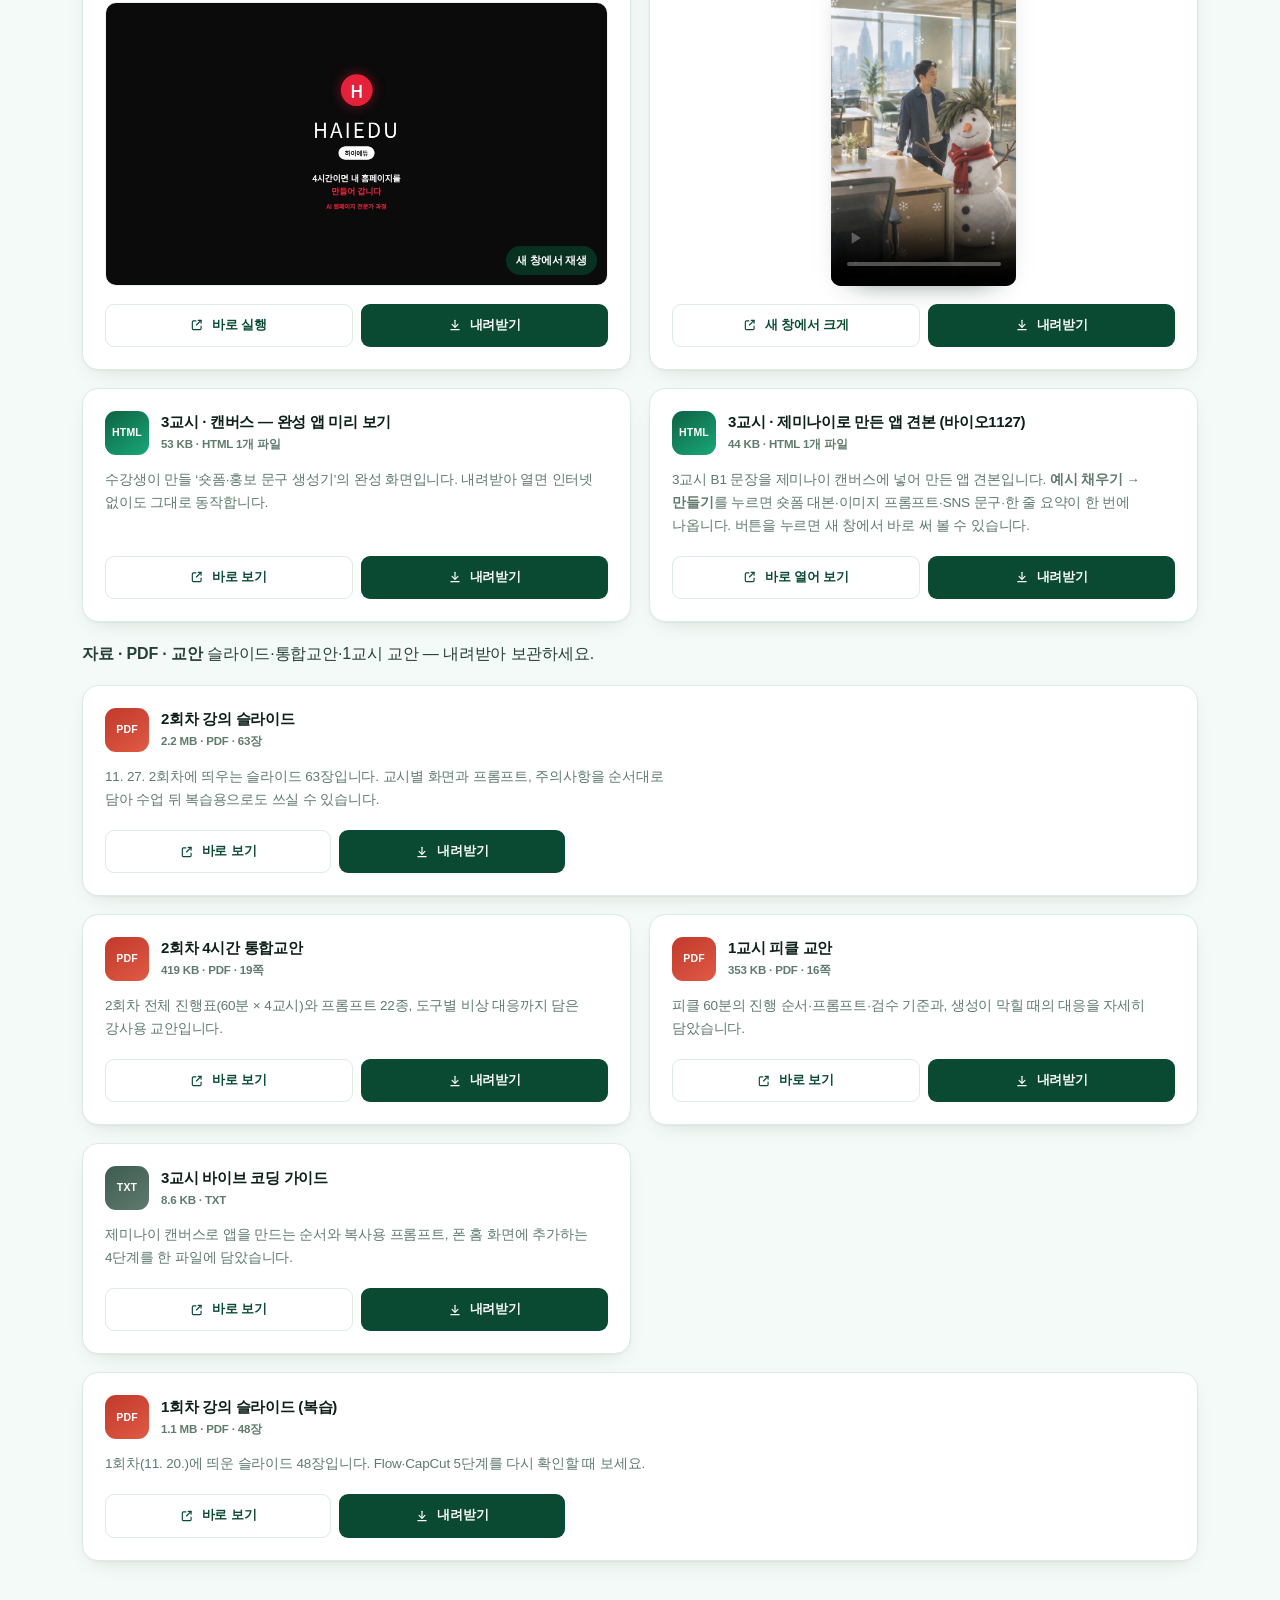
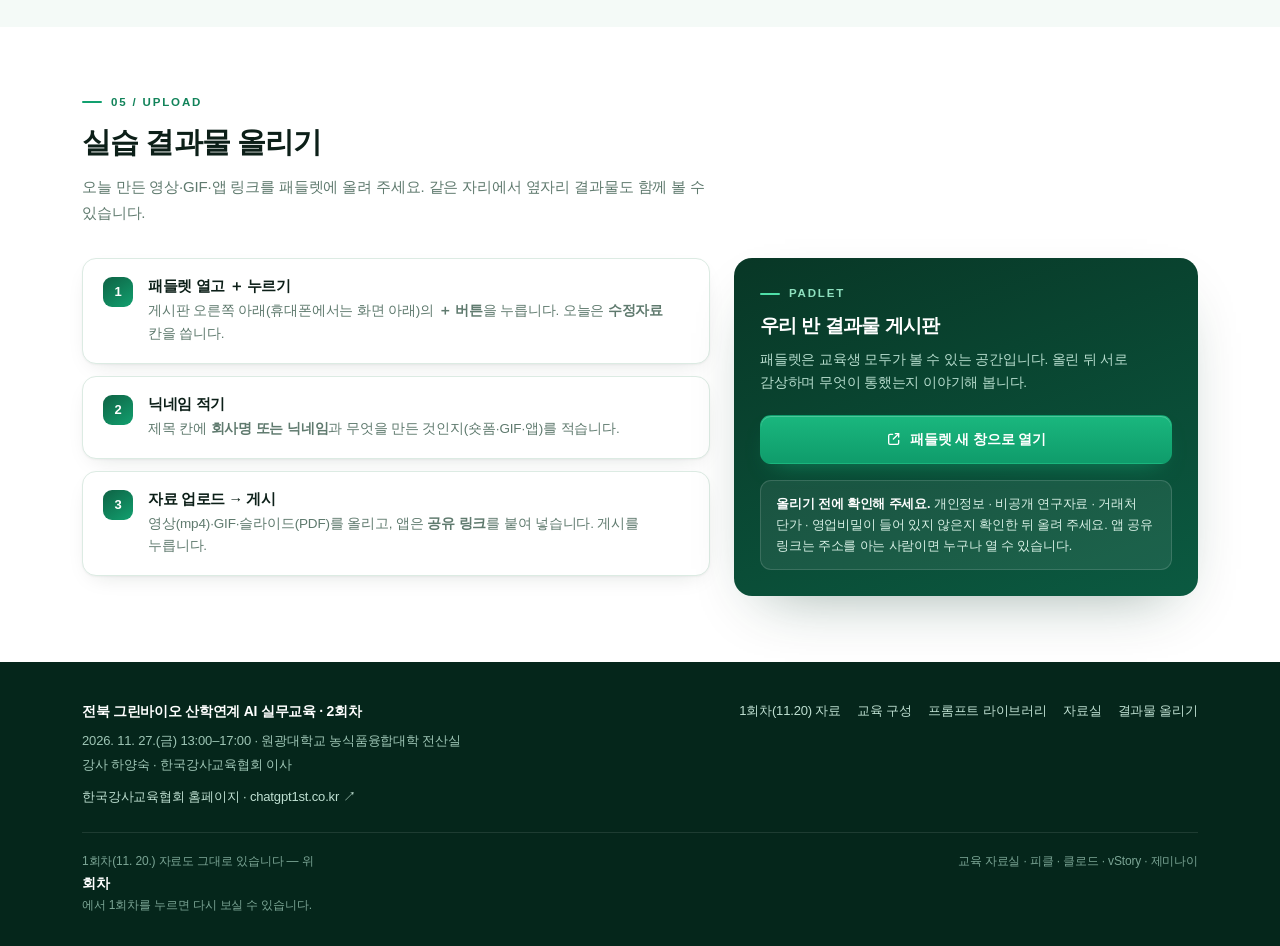
==== commit 68e096b7: "강사 소개 장표를 2쪽에 추가(총 63장) · 자료실 슬라이드 PDF·장수 표기 갱신" ====
--- a/index.html
+++ b/index.html
@@ -12,7 +12,7 @@
 <link rel="stylesheet" href="assets/style.css">
 <link rel="icon" href="data:image/svg+xml,%3Csvg xmlns='http://www.w3.org/2000/svg' viewBox='0 0 64 64'%3E%3Crect width='64' height='64' rx='14' fill='%230e6244'/%3E%3Cpath d='M32 50c0-12 6-20 16-24-2 14-8 22-16 24z' fill='%2387e8bd'/%3E%3Cpath d='M32 50C32 38 26 30 16 26c2 14 8 22 16 24z' fill='%23ffffff' opacity='.85'/%3E%3C/svg%3E">
 </head>
-<body>
+<body class="has-jb">
 <a class="skip" href="#main">본문 바로가기</a>
 
 <!-- ================= HEADER ================= -->
@@ -69,6 +69,19 @@
     <a href="https://chatgpt1st.co.kr" target="_blank" rel="noopener">한국강사교육협회 홈페이지</a>
   </nav>
 </header>
+
+<!-- ================= 바로가기 (헤더 바로 아래 고정) ================= -->
+<nav class="jumpbar" id="jumpbar" aria-label="페이지 바로가기">
+  <div class="jb-in">
+    <span class="jb-l">바로가기</span>
+    <a class="jb" href="#samples">교시별 견본</a>
+    <a class="jb" href="#s1">1교시</a>
+    <a class="jb" href="#s2">2교시</a>
+    <a class="jb" href="#s3">3교시</a>
+    <a class="jb" href="#pdf">자료·PDF</a>
+    <a class="jb cta" href="prompts.html">프롬프트 바로가기<svg viewBox="0 0 24 24" aria-hidden="true"><path d="M5 12h13"/><path d="m13 6 6 6-6 6"/></svg></a>
+  </div>
+</nav>
 
 <!-- ================= 협회 홈페이지 (페이지 맨 앞) ================= -->
 <section class="koea" aria-label="한국강사교육협회 공식 홈페이지">
@@ -471,8 +484,13 @@
       <p>바로 보기는 새 창으로 열리고, 내려받기는 내 기기에 저장됩니다. 교육이 끝난 뒤에도 다시 보실 수 있습니다.</p>
     </div>
 
+    <div class="dl-sub" id="samples">
+      <b>교시별 견본</b>
+      <span>수업에서 보여 주는 결과물 — 눌러서 바로 재생·실행합니다.</span>
+    </div>
+
     <div class="dl-grid">
-      <article class="dl wide">
+      <article id="s1" class="dl wide">
         <div class="dl-top">
           <span class="fmt mp4">MP4</span>
           <div>
@@ -520,7 +538,7 @@
           만든 사진 4장을 이어 붙이는 문장은 <a href="prompts.html#K8">K8</a>에 있습니다.</p>
       </article>
 
-      <article class="dl">
+      <article id="s2" class="dl">
         <div class="dl-top">
           <span class="fmt html">HTML</span>
           <div>
@@ -573,7 +591,7 @@
         </div>
       </article>
 
-      <article class="dl">
+      <article id="s3" class="dl">
         <div class="dl-top">
           <span class="fmt html">HTML</span>
           <div>
@@ -616,15 +634,20 @@
         </div>
       </article>
 
-      <article class="dl wide">
+      <div class="dl-sub" id="pdf">
+        <b>자료 · PDF · 교안</b>
+        <span>슬라이드·통합교안·1교시 교안 — 내려받아 보관하세요.</span>
+      </div>
+
+      <article id="pdfcard" class="dl wide">
         <div class="dl-top">
           <span class="fmt pdf">PDF</span>
           <div>
             <h3>2회차 강의 슬라이드</h3>
-            <div class="meta">1.8 MB · PDF · 62장</div>
-          </div>
-        </div>
-        <p>11. 27. 2회차에 띄우는 슬라이드 62장입니다. 교시별 화면과 프롬프트, 주의사항을 순서대로 담아
+            <div class="meta">2.2 MB · PDF · 63장</div>
+          </div>
+        </div>
+        <p>11. 27. 2회차에 띄우는 슬라이드 63장입니다. 교시별 화면과 프롬프트, 주의사항을 순서대로 담아
           수업 뒤 복습용으로도 쓰실 수 있습니다.</p>
         <div class="acts">
           <a class="btn btn-line" href="files/농진원_1127_2회차_강의슬라이드.pdf" target="_blank" rel="noopener">
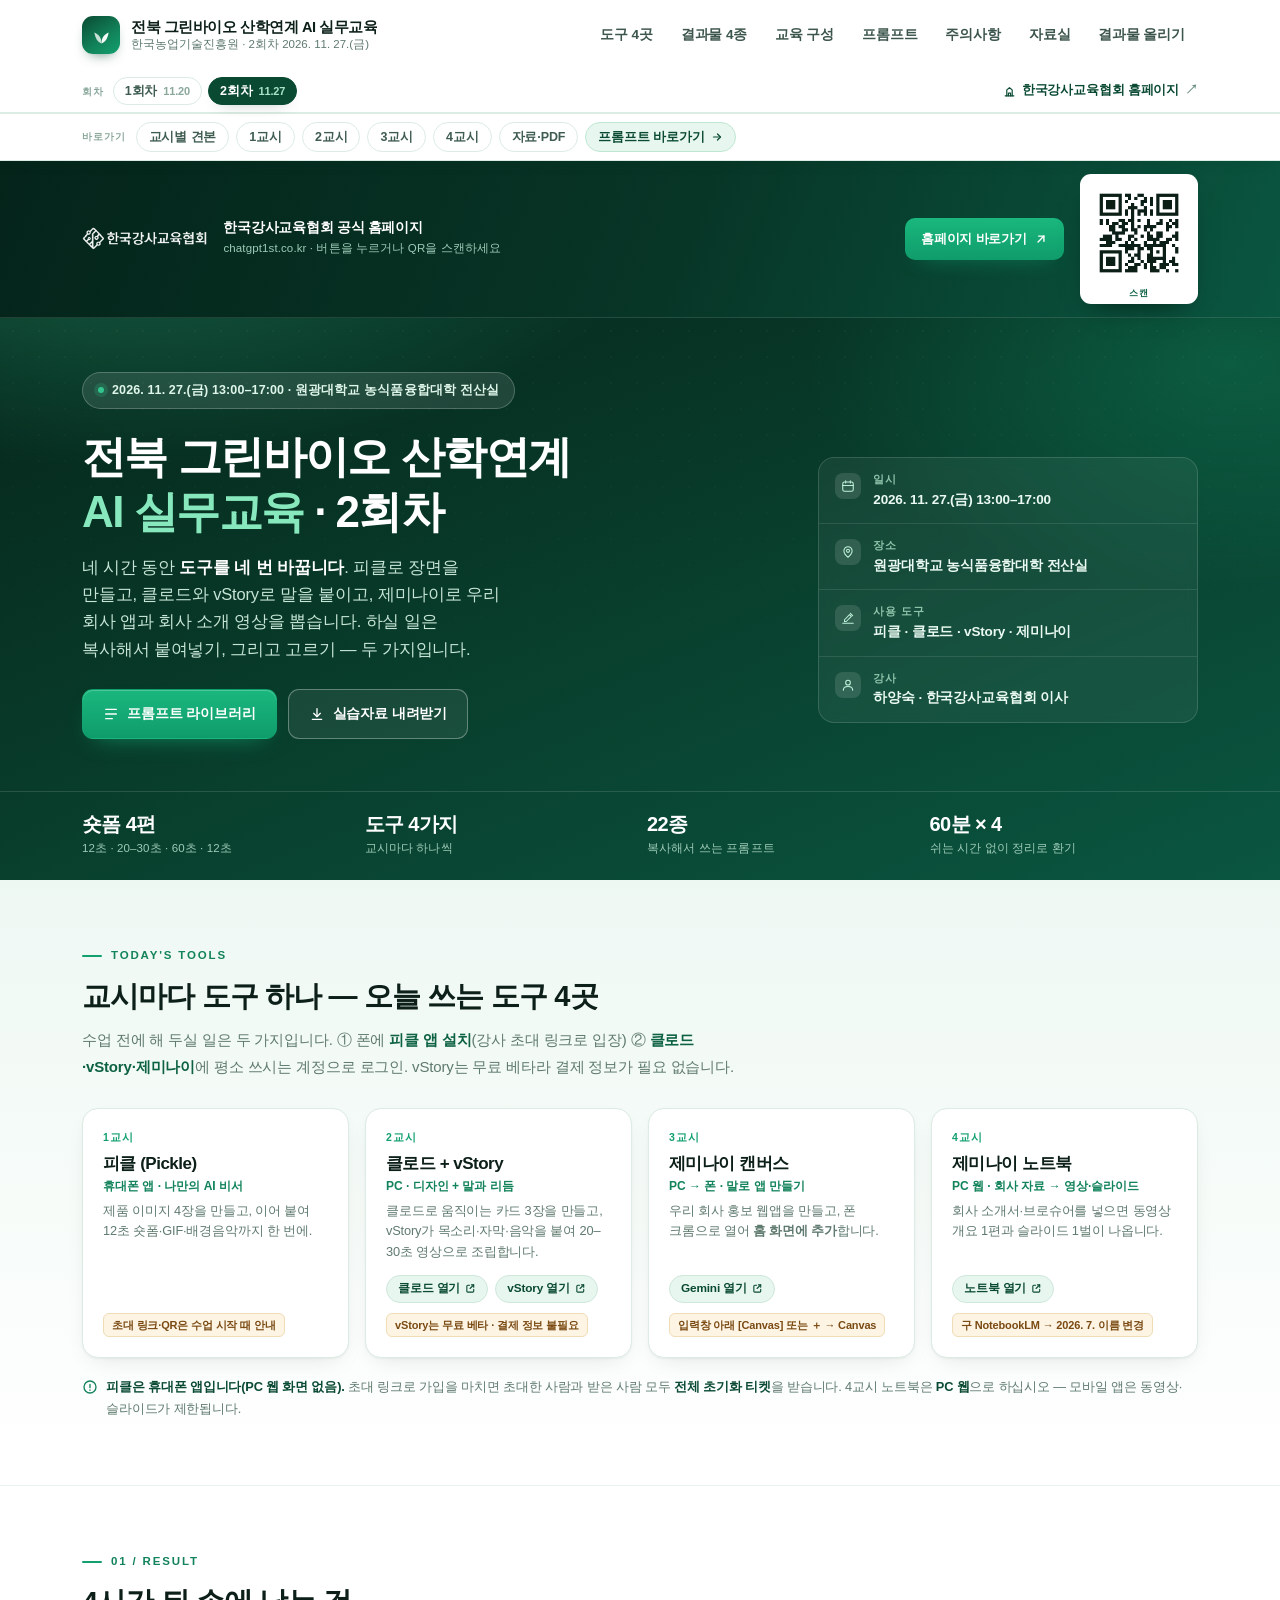
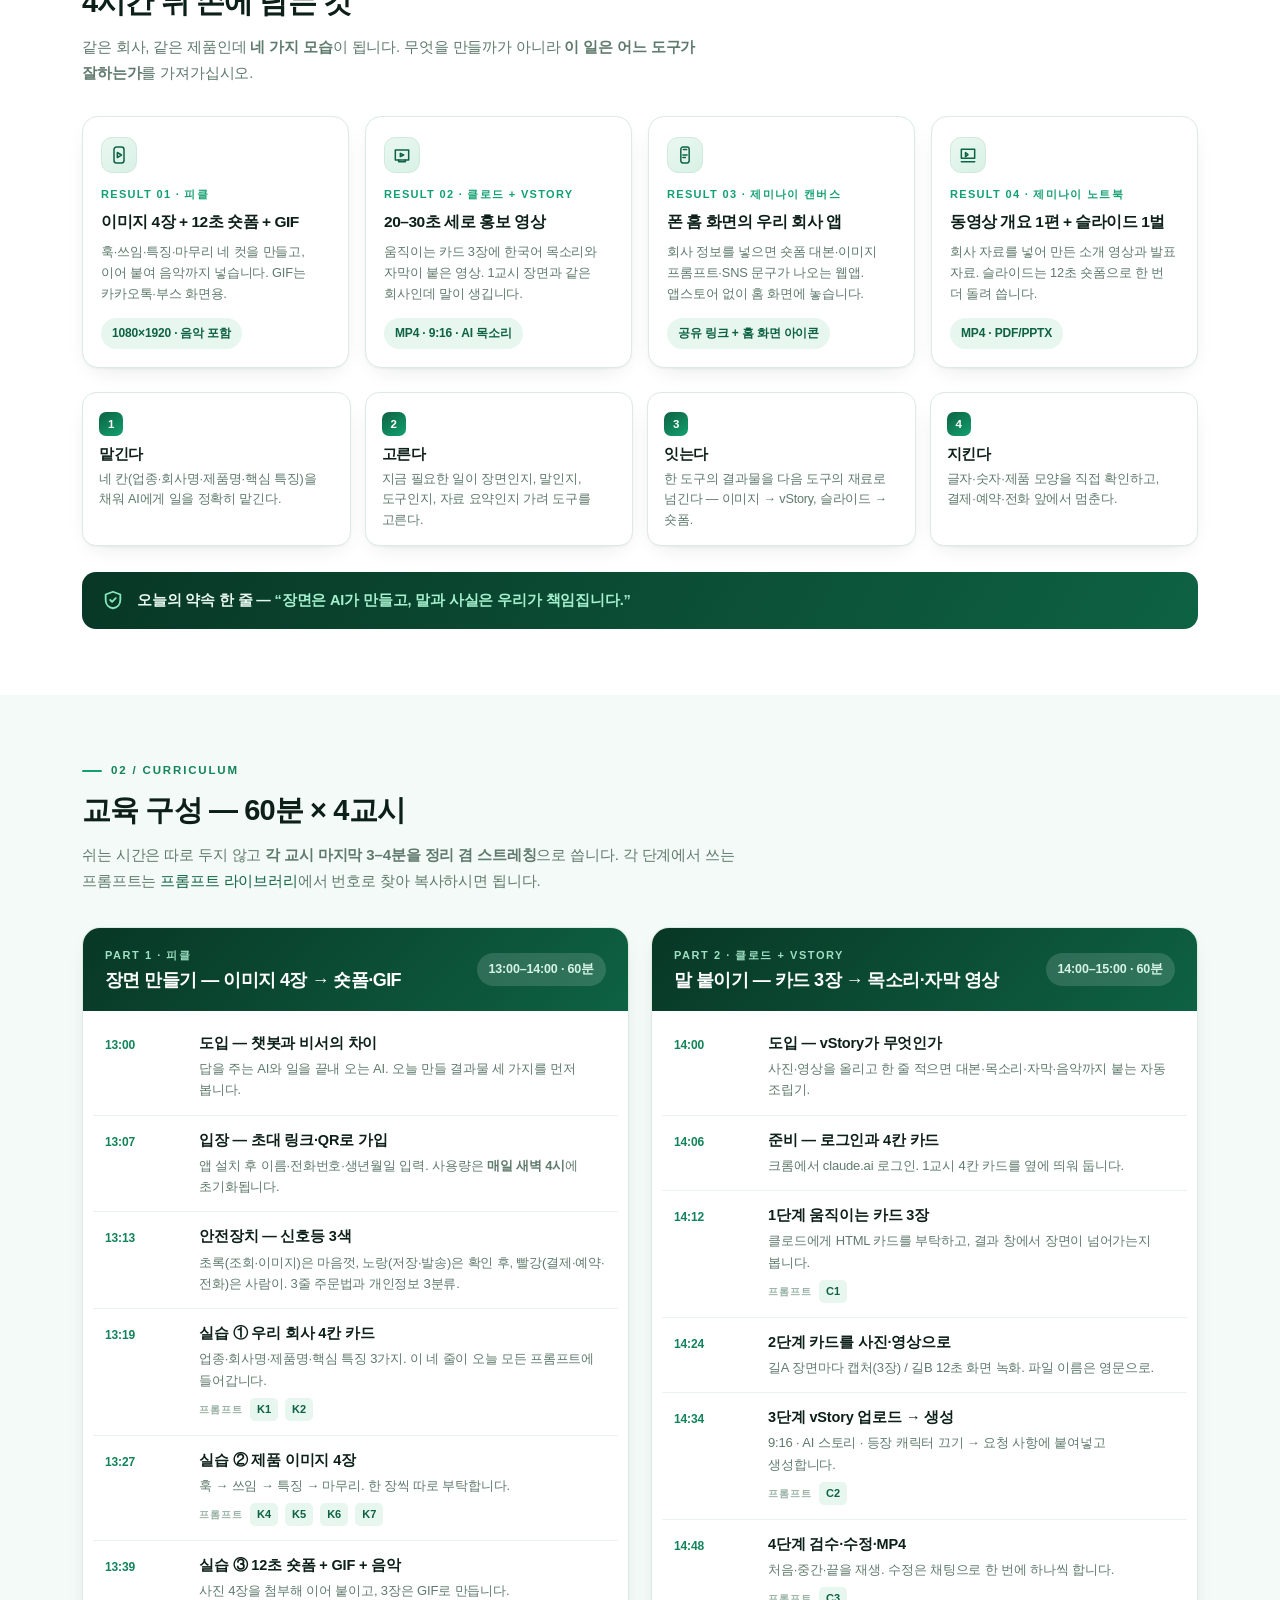
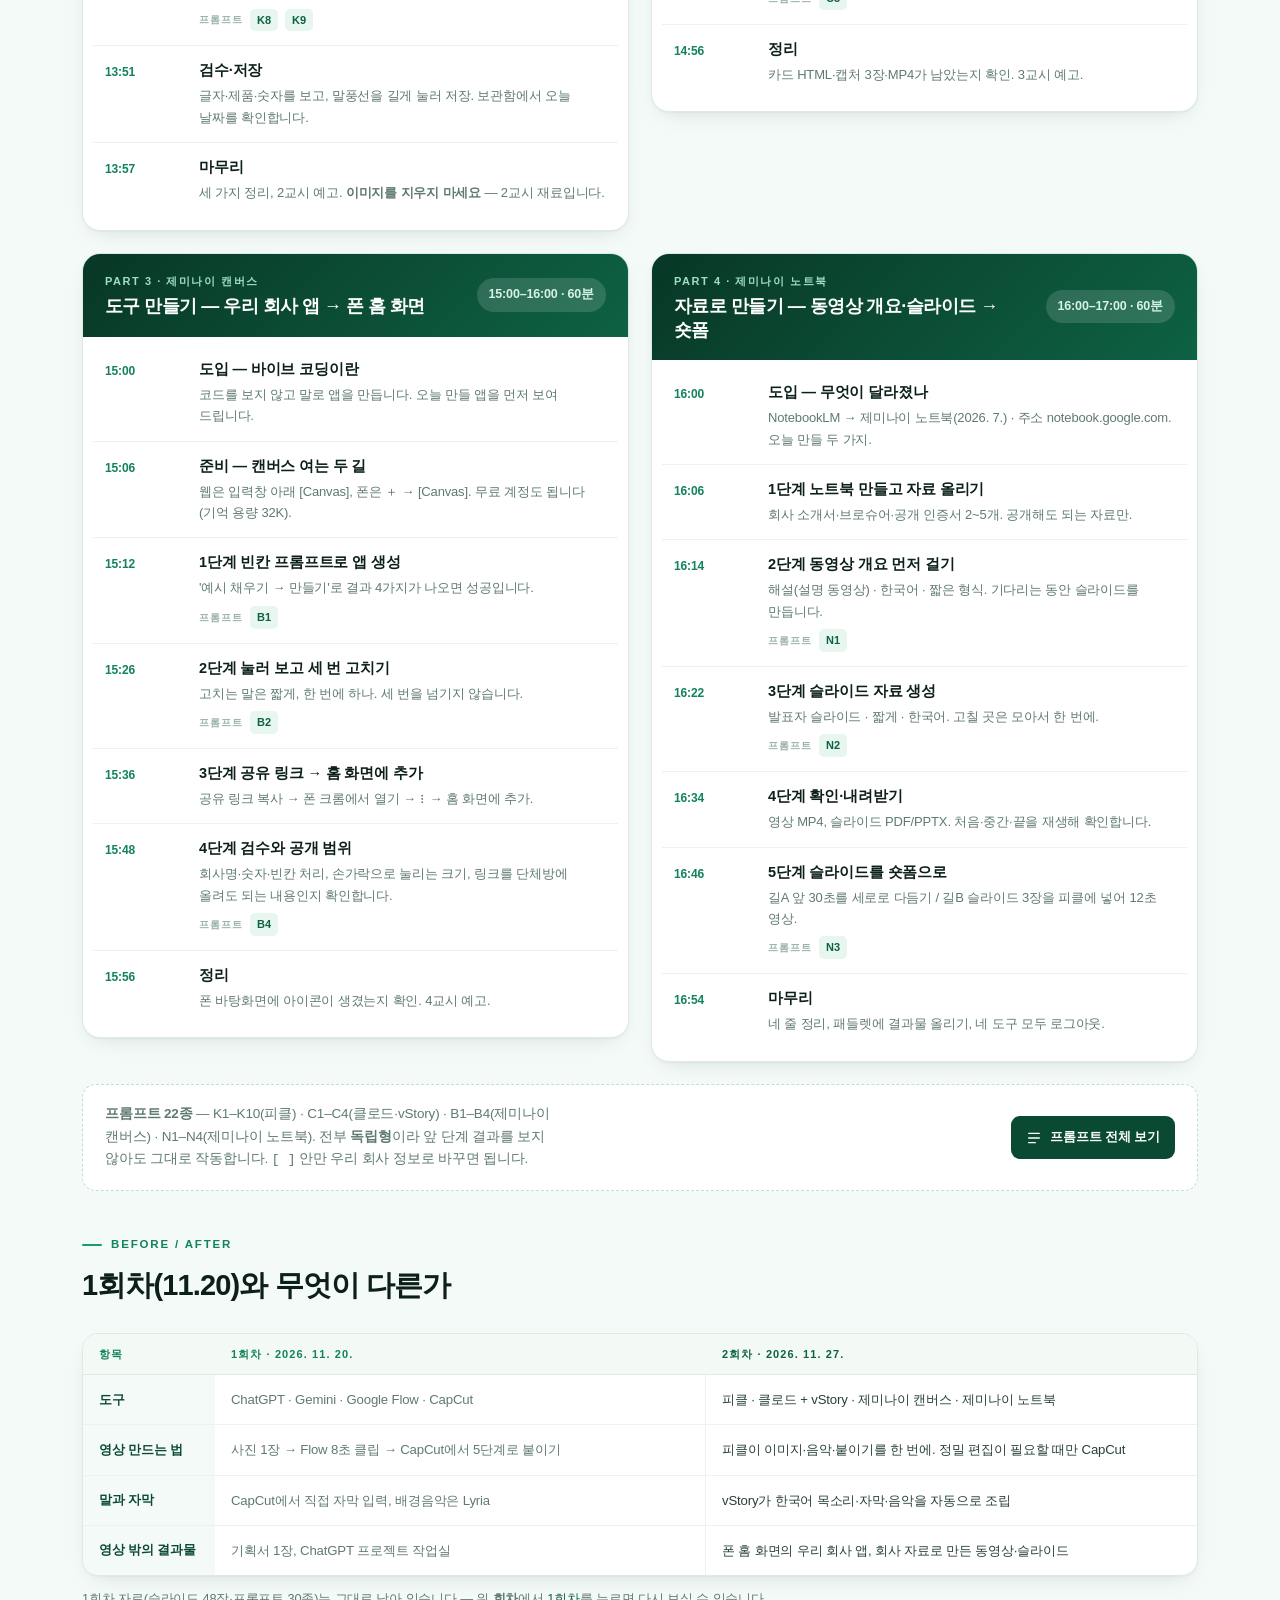
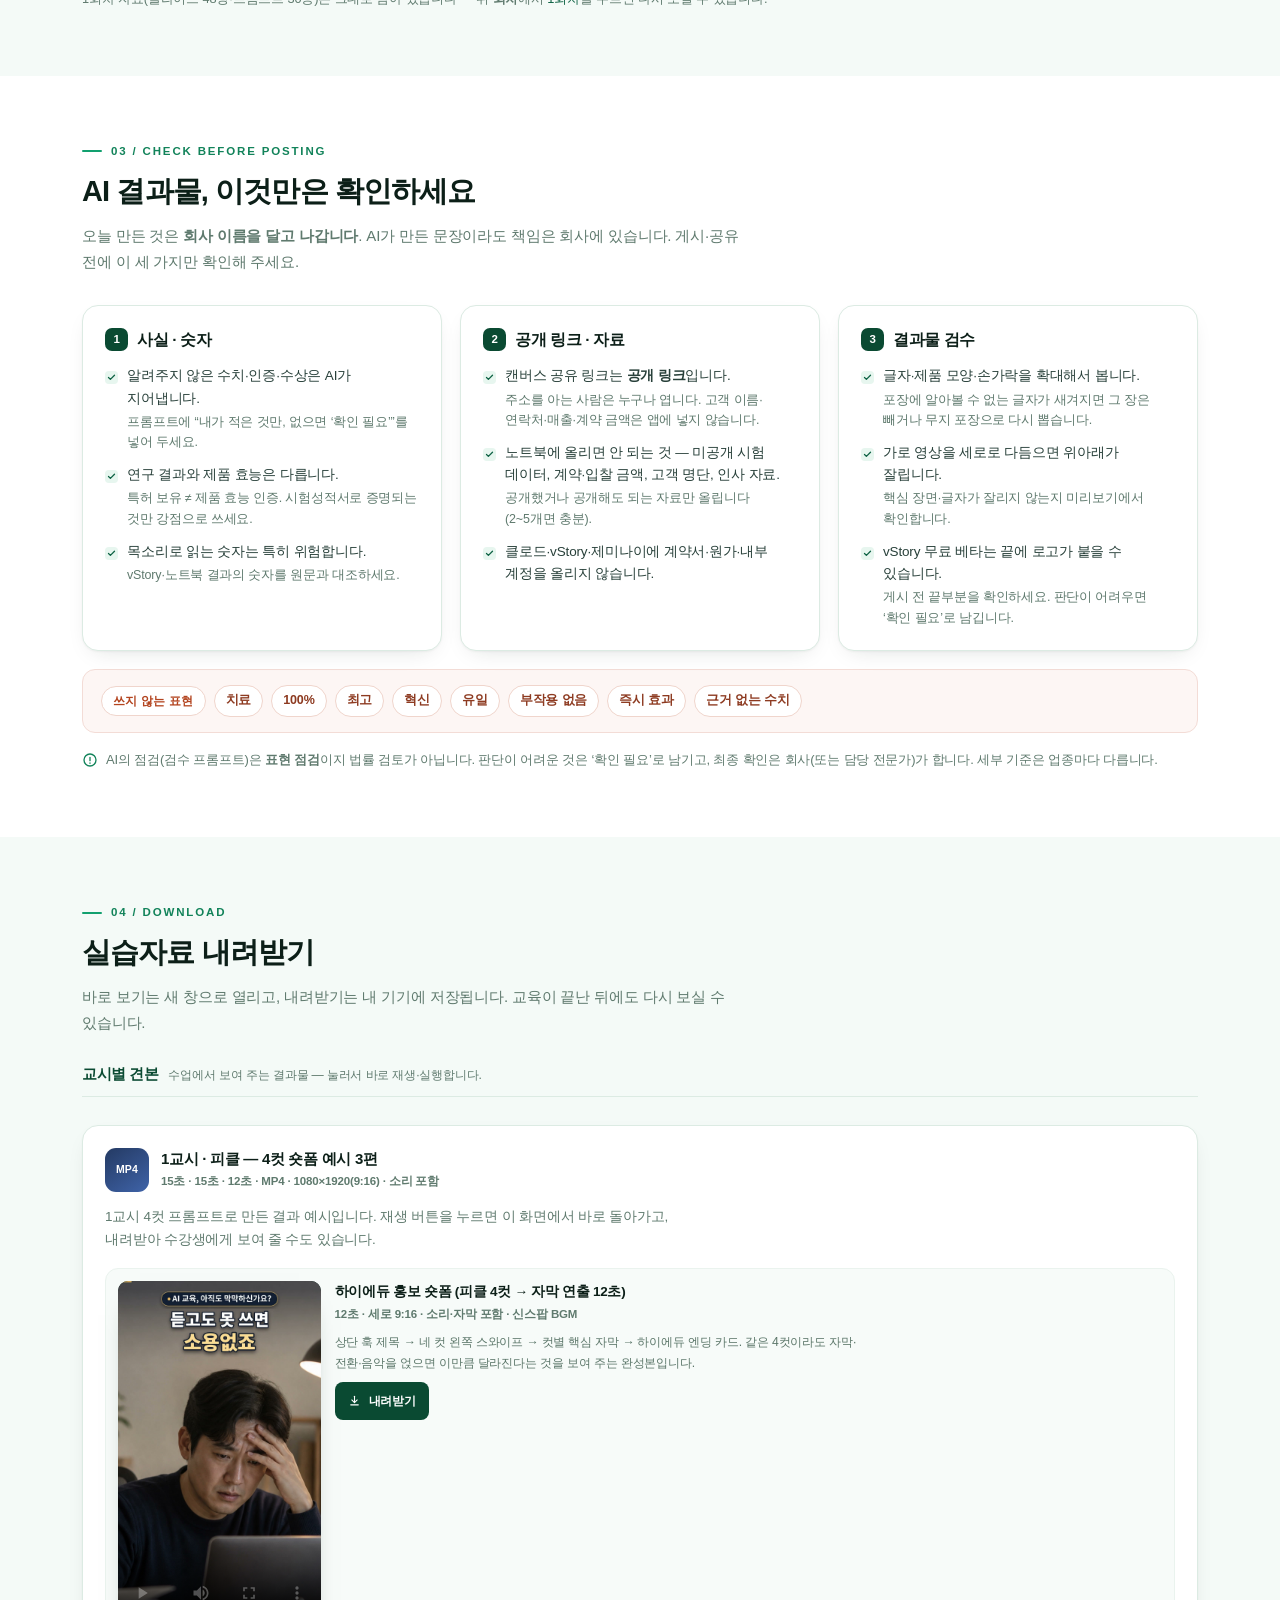
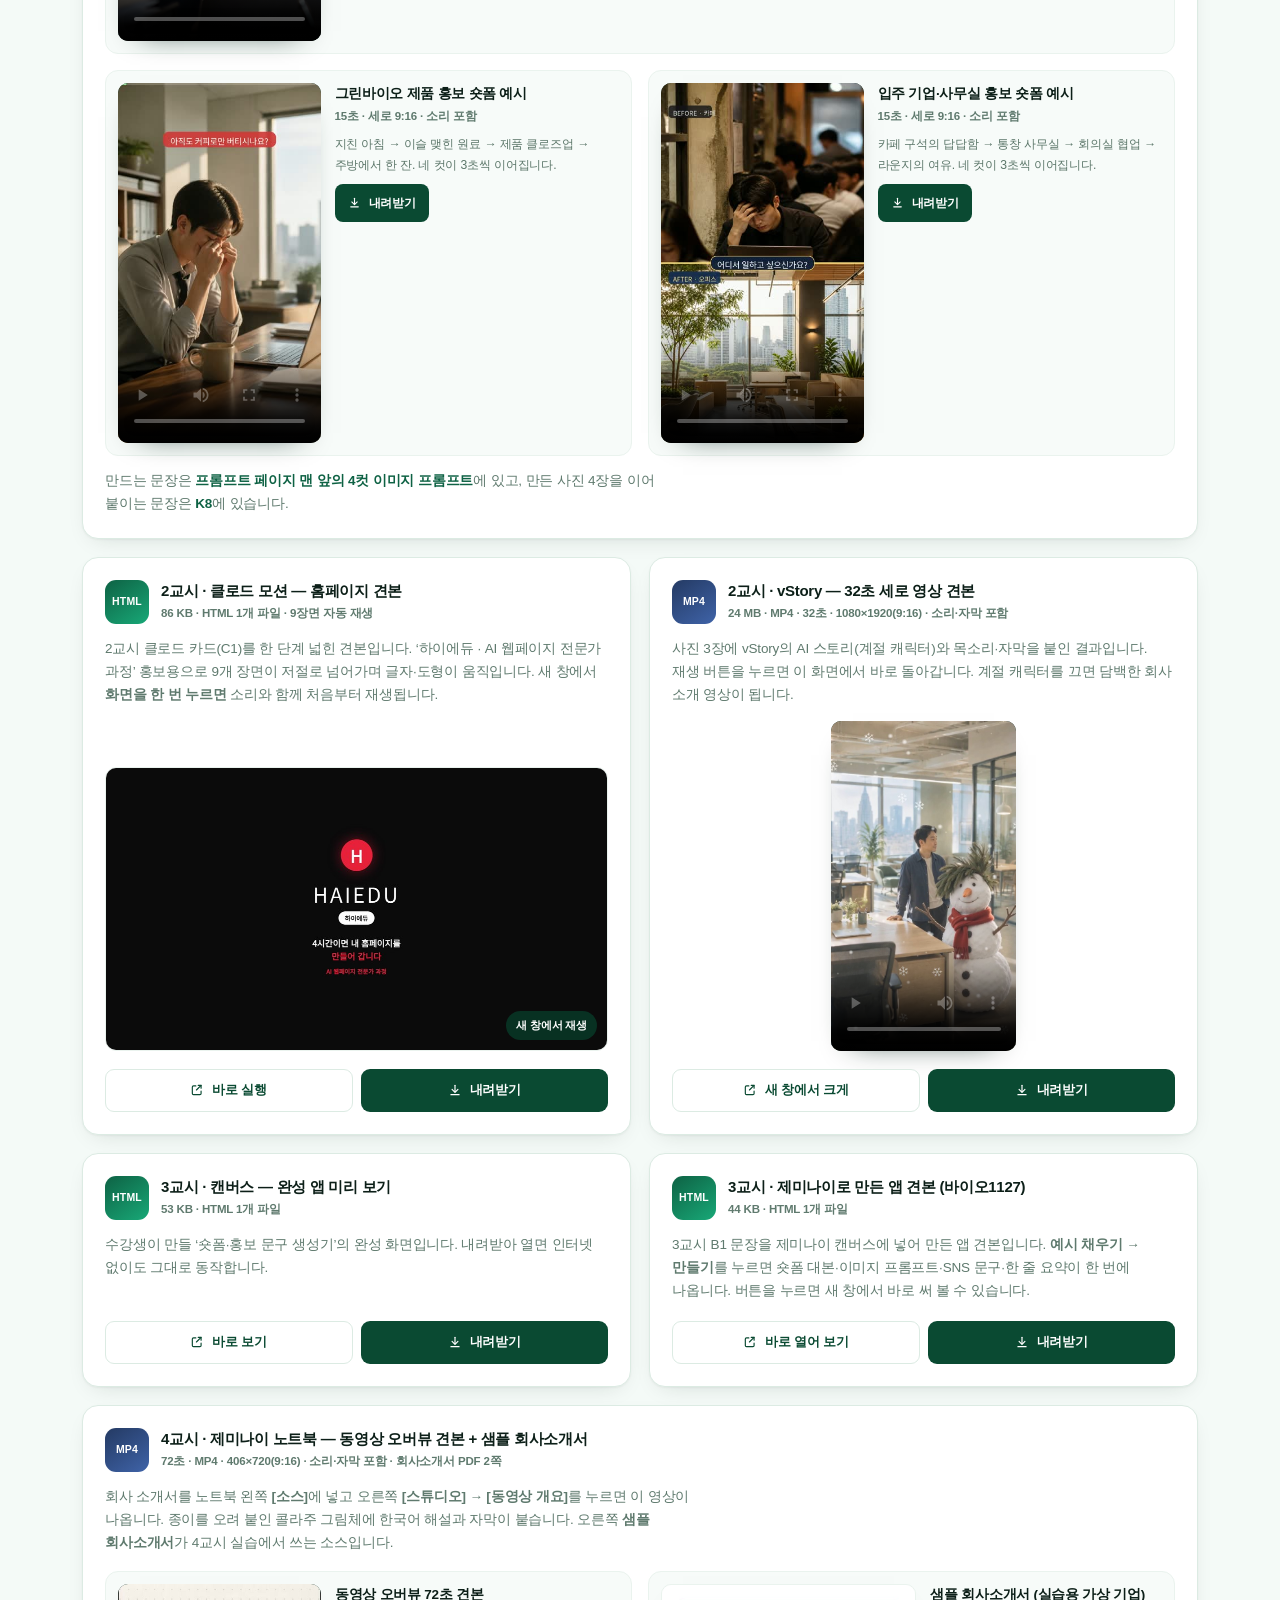
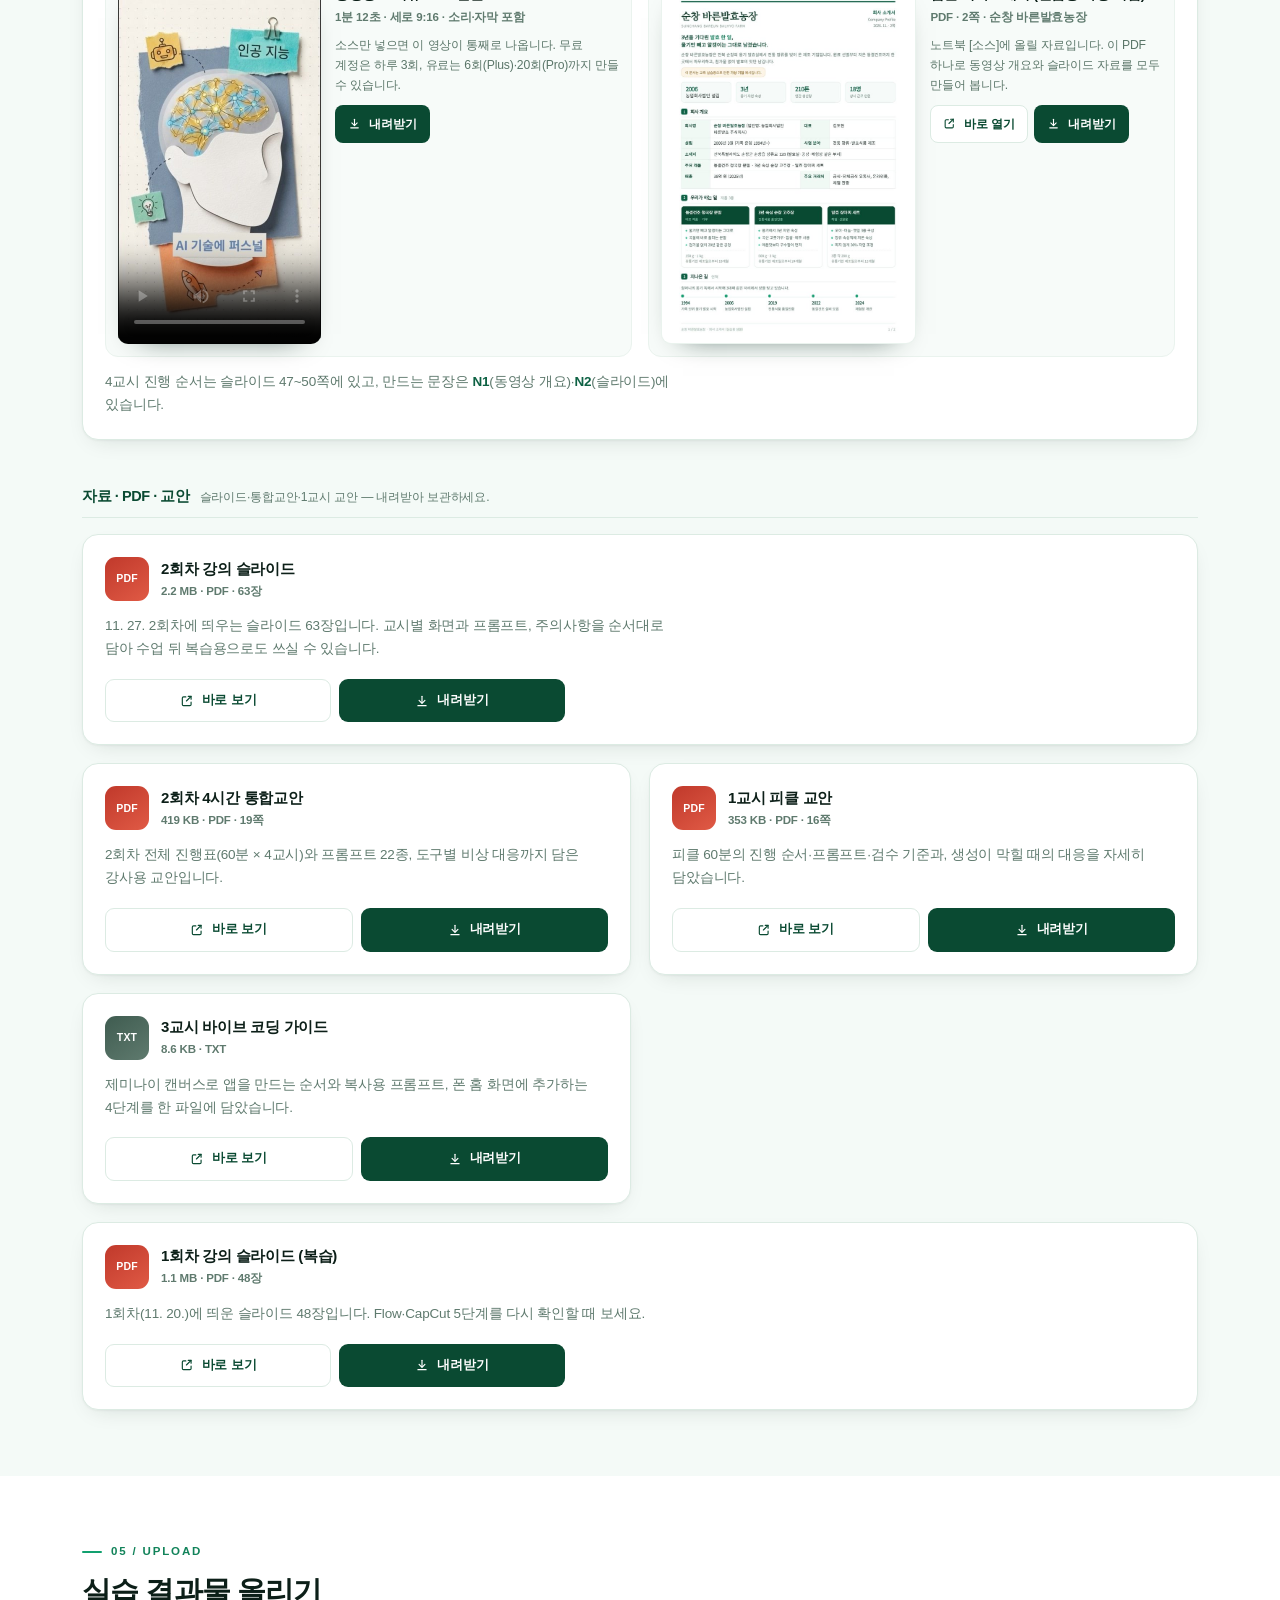
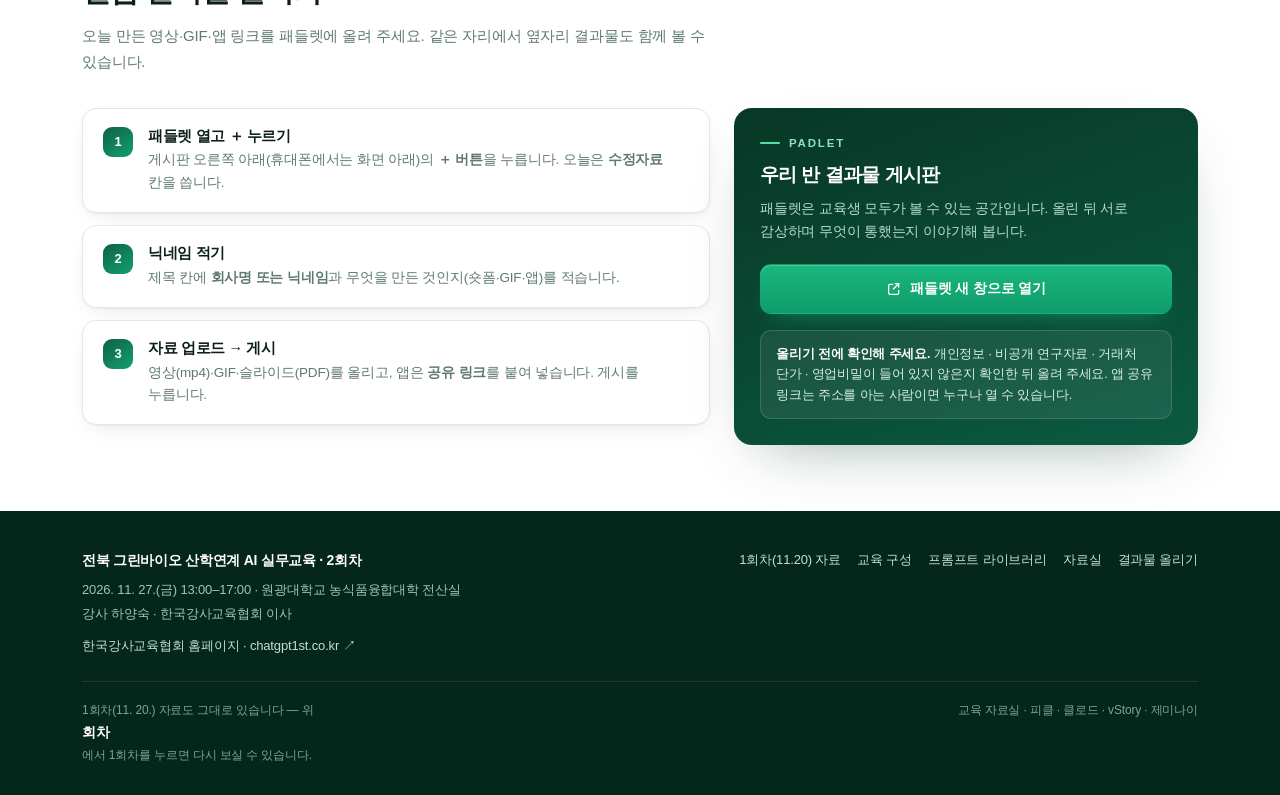
==== commit 108a512a: "교시별 견본에 1~4교시 전부 배치: 1교시에 하이에듀 자막 숏폼(12초) 추가, 4교시에 제미나이 노트북 동영상(72초)+샘플 회사소개서 PDF 카드 신설, 바로가기 바에 4교시" ====
--- a/index.html
+++ b/index.html
@@ -78,6 +78,7 @@
     <a class="jb" href="#s1">1교시</a>
     <a class="jb" href="#s2">2교시</a>
     <a class="jb" href="#s3">3교시</a>
+    <a class="jb" href="#s4">4교시</a>
     <a class="jb" href="#pdf">자료·PDF</a>
     <a class="jb cta" href="prompts.html">프롬프트 바로가기<svg viewBox="0 0 24 24" aria-hidden="true"><path d="M5 12h13"/><path d="m13 6 6 6-6 6"/></svg></a>
   </div>
@@ -494,13 +495,30 @@
         <div class="dl-top">
           <span class="fmt mp4">MP4</span>
           <div>
-            <h3>1교시 · 피클 — 4컷 숏폼 예시 2편</h3>
-            <div class="meta">각 15초 · MP4 · 1080×1920(9:16) · 소리 포함</div>
+            <h3>1교시 · 피클 — 4컷 숏폼 예시 3편</h3>
+            <div class="meta">15초 · 15초 · 12초 · MP4 · 1080×1920(9:16) · 소리 포함</div>
           </div>
         </div>
         <p>1교시 4컷 프롬프트로 만든 결과 예시입니다. 재생 버튼을 누르면 이 화면에서 바로 돌아가고,
           내려받아 수강생에게 보여 줄 수도 있습니다.</p>
         <div class="vid-row">
+          <figure class="vid feat">
+            <video controls playsinline preload="metadata" width="1080" height="1920"
+              poster="files/haiedu_v2_poster.jpg" aria-label="하이에듀 홍보 숏폼 자막 연출 12초">
+              <source src="files/haiedu_shortform_v2.mp4" type="video/mp4">
+              이 브라우저에서는 영상이 재생되지 않습니다. 아래 내려받기로 저장해 주세요.
+            </video>
+            <figcaption>
+              <b>하이에듀 홍보 숏폼 (피클 4컷 → 자막 연출 12초)</b>
+              <span>12초 · 세로 9:16 · 소리·자막 포함 · 신스팝 BGM</span>
+              <p class="vd">상단 훅 제목 → 네 컷 왼쪽 스와이프 → 컷별 핵심 자막 → 하이에듀 엔딩 카드.
+                같은 4컷이라도 자막·전환·음악을 얹으면 이만큼 달라진다는 것을 보여 주는 완성본입니다.</p>
+              <a class="btn btn-dark" href="files/haiedu_shortform_v2.mp4" download>
+                <svg viewBox="0 0 24 24"><path d="M12 4v11"/><path d="m7 11 5 5 5-5"/><path d="M5 20h14"/></svg>
+                내려받기
+              </a>
+            </figcaption>
+          </figure>
           <figure class="vid">
             <video controls playsinline preload="metadata" width="1080" height="1920"
               poster="files/greenbio_shortform_poster.jpg" aria-label="그린바이오 제품 홍보 숏폼 예시 15초">
@@ -634,6 +652,56 @@
         </div>
       </article>
 
+      <article id="s4" class="dl wide">
+        <div class="dl-top">
+          <span class="fmt mp4">MP4</span>
+          <div>
+            <h3>4교시 · 제미나이 노트북 — 동영상 오버뷰 견본 + 샘플 회사소개서</h3>
+            <div class="meta">72초 · MP4 · 406×720(9:16) · 소리·자막 포함 · 회사소개서 PDF 2쪽</div>
+          </div>
+        </div>
+        <p>회사 소개서를 노트북 왼쪽 <b>[소스]</b>에 넣고 오른쪽 <b>[스튜디오] → [동영상 개요]</b>를 누르면 이 영상이 나옵니다.
+          종이를 오려 붙인 콜라주 그림체에 한국어 해설과 자막이 붙습니다. 오른쪽 <b>샘플 회사소개서</b>가 4교시 실습에서 쓰는 소스입니다.</p>
+        <div class="vid-row">
+          <figure class="vid">
+            <video controls playsinline preload="metadata" width="406" height="720"
+              poster="files/notebooklm_video_poster.jpg" aria-label="제미나이 노트북으로 만든 72초 동영상 오버뷰 견본">
+              <source src="files/notebooklm_video_sample.mp4" type="video/mp4">
+              이 브라우저에서는 영상이 재생되지 않습니다. 아래 내려받기로 저장해 주세요.
+            </video>
+            <figcaption>
+              <b>동영상 오버뷰 72초 견본</b>
+              <span>1분 12초 · 세로 9:16 · 소리·자막 포함</span>
+              <p class="vd">소스만 넣으면 이 영상이 통째로 나옵니다. 무료 계정은 하루 3회, 유료는 6회(Plus)·20회(Pro)까지 만들 수 있습니다.</p>
+              <a class="btn btn-dark" href="files/notebooklm_video_sample.mp4" download>
+                <svg viewBox="0 0 24 24"><path d="M12 4v11"/><path d="m7 11 5 5 5-5"/><path d="M5 20h14"/></svg>
+                내려받기
+              </a>
+            </figcaption>
+          </figure>
+          <figure class="vid">
+            <img class="pthumb" src="files/company_profile_thumb.jpg" alt="순창 바른발효농장 회사 소개서 1쪽 미리 보기">
+            <figcaption>
+              <b>샘플 회사소개서 (실습용 가상 기업)</b>
+              <span>PDF · 2쪽 · 순창 바른발효농장</span>
+              <p class="vd">노트북 [소스]에 올릴 자료입니다. 이 PDF 하나로 동영상 개요와 슬라이드 자료를 모두 만들어 봅니다.</p>
+              <div class="vbtns">
+                <a class="btn btn-line" href="files/순창_바른발효농장_회사소개서.pdf" target="_blank" rel="noopener">
+                  <svg viewBox="0 0 24 24"><path d="M14 4h5v5"/><path d="M19 4 11 12"/><path d="M19 14v4a2 2 0 0 1-2 2H6a2 2 0 0 1-2-2V7a2 2 0 0 1 2-2h4"/></svg>
+                  바로 열기
+                </a>
+                <a class="btn btn-dark" href="files/순창_바른발효농장_회사소개서.pdf" download>
+                  <svg viewBox="0 0 24 24"><path d="M12 4v11"/><path d="m7 11 5 5 5-5"/><path d="M5 20h14"/></svg>
+                  내려받기
+                </a>
+              </div>
+            </figcaption>
+          </figure>
+        </div>
+        <p class="vid-note">4교시 진행 순서는 슬라이드 47~50쪽에 있고,
+          만드는 문장은 <a href="prompts.html#N1">N1</a>(동영상 개요)·<a href="prompts.html#N2">N2</a>(슬라이드)에 있습니다.</p>
+      </article>
+
       <div class="dl-sub" id="pdf">
         <b>자료 · PDF · 교안</b>
         <span>슬라이드·통합교안·1교시 교안 — 내려받아 보관하세요.</span>
--- a/assets/style.css
+++ b/assets/style.css
@@ -671,6 +671,10 @@
 /* ---------- 자료실: 숏폼 예시 영상 ---------- */
 .fmt.mp4{background:linear-gradient(145deg,#243a63,#3f63a8)}
 .vid-row{display:grid;grid-template-columns:repeat(2,minmax(0,1fr));gap:16px;margin-top:16px}
+.vid.feat{grid-column:1/-1}
+.vid img.pthumb{display:block;flex:none;width:auto;height:clamp(300px,40vh,400px);max-width:100%;margin:0 auto;background:#fff;border:1px solid var(--line-2);border-radius:10px;box-shadow:0 12px 28px -22px rgba(4,36,26,.9)}
+.vid figcaption .vbtns{display:flex;flex-wrap:wrap;gap:6px;margin-top:6px}
+.vid figcaption .vbtns .btn{margin-top:0}
 .vid{margin:0;min-width:0;display:flex;gap:14px;align-items:flex-start;background:#f7fbf9;border:1px solid var(--line-2);border-radius:13px;padding:12px}
 .vid video{display:block;flex:none;width:auto;height:clamp(300px,40vh,400px);max-width:100%;margin:0 auto;background:#04241a;border-radius:10px;box-shadow:0 12px 28px -22px rgba(4,36,26,.9)}
 .vid figcaption{display:flex;flex-direction:column;gap:3px;min-width:0;flex:1 1 auto;padding-top:2px}
@@ -695,8 +699,140 @@
   .cutlab-note{font-size:12.3px;padding:10px 12px}
   .vid{flex-direction:column;padding:10px}
   .vid video{height:auto;width:100%;max-height:70vh}
+  .vid img.pthumb{height:auto;width:100%;max-height:70vh}
 }
 @media print{
   .cutlab{background:#fff}
   .cut{break-inside:avoid}
 }
+
+/* ==========================================================================
+   2회차 추가 — 교시 바로가기 바(상단 고정) · 4교시 실습 소스 카드
+   ========================================================================== */
+:root{ --jb:46px; }
+
+/* ---------- 교시 바로가기 바 ---------- */
+.jumpbar{
+  position:sticky;top:calc(var(--head) + var(--round));z-index:55;
+  background:rgba(255,255,255,.97);
+  -webkit-backdrop-filter:saturate(180%) blur(12px);backdrop-filter:saturate(180%) blur(12px);
+  border-bottom:1px solid var(--line);
+  box-shadow:0 10px 18px -18px rgba(8,55,38,.55);
+}
+.jb-in{
+  max-width:var(--maxw);margin:0 auto;padding:0 22px;height:var(--jb);
+  display:flex;align-items:center;gap:7px;
+  overflow-x:auto;overflow-y:hidden;scrollbar-width:none;-webkit-overflow-scrolling:touch;
+}
+.jb-in::-webkit-scrollbar{display:none}
+.jb-l{flex:none;font-size:9.5px;font-weight:900;letter-spacing:.12em;color:#8aa89a;text-transform:uppercase;margin-right:2px}
+.jb{
+  flex:none;display:inline-flex;align-items:center;gap:6px;height:30px;padding:0 12px;border-radius:999px;
+  border:1px solid var(--line);background:#fff;font-size:12.5px;font-weight:700;color:#3f5c50;
+  white-space:nowrap;text-decoration:none;line-height:1;letter-spacing:-.01em;
+  transition:border-color .15s,background .15s,color .15s;
+}
+.jb:hover{border-color:#a9d8c2;background:var(--emerald-soft);color:var(--green-800);text-decoration:none}
+.jb:focus-visible{outline:2px solid var(--emerald);outline-offset:2px}
+.jb .n{display:inline-flex;align-items:center;justify-content:center;width:16px;height:16px;border-radius:50%;
+  background:var(--green-700);color:#fff;font-size:10px;font-weight:800;flex:none;letter-spacing:0}
+.jb.on{background:var(--green-800);border-color:var(--green-800);color:#fff;box-shadow:0 6px 14px -12px rgba(8,55,38,.9)}
+.jb.on .n{background:rgba(255,255,255,.24);color:#fff}
+.jb.cta{background:var(--emerald-soft);border-color:#bfe6d2;color:var(--green-800);font-weight:800}
+.jb.cta:hover{background:#d3f0e2;border-color:#a9d8c2}
+.jb.cta svg{width:12px;height:12px;fill:none;stroke:currentColor;stroke-width:2.4;stroke-linecap:round;stroke-linejoin:round}
+
+/* 바로가기 대상이 고정 바에 가리지 않게 */
+body.has-jb #cut4,body.has-jb .pgroup,body.has-jb #samples,body.has-jb #s1,body.has-jb #s2,
+body.has-jb #s3,body.has-jb #s4,body.has-jb #pdf,body.has-jb .dl-sub,body.has-jb .dl[id],body.has-jb .section[id],
+body.has-jb .panel[id],body.has-jb #p4src{
+  scroll-margin-top:calc(var(--jb) + 8px);
+}
+
+/* 도구 바(탭·검색)가 회차 바에 가리지 않게 — 헤더 높이에 맞춘다 */
+.toolbar{top:calc(var(--head) + var(--round))}
+/* 바로가기 바가 있는 페이지는 그 아래에 붙인다 */
+.has-jb .toolbar{top:calc(var(--head) + var(--round) + var(--jb))}
+
+@media (max-width:900px){
+  .has-jb .toolbar{top:calc(var(--head) + var(--round) + var(--jb))}
+}
+@media (max-width:720px){
+  /* 폰에서는 다섯 개를 두 줄로 펼쳐 한눈에 보이게 한다 */
+  :root{ --jb:76px; }
+  .jb-in{padding:6px 14px;gap:6px;height:auto;min-height:var(--jb);flex-wrap:wrap;overflow:visible}
+  .jb-l{display:none}
+  .jb{font-size:12px;height:29px;padding:0 10px;gap:5px}
+  /* 폰에서는 '프롬프트 바로가기'를 맨 앞에 둔다 */
+  .jb.cta{order:-1}
+  /* 폰에서는 화면을 넓게 쓰려고 도구 바를 흐름 안에 둔다 */
+  .has-jb .toolbar{position:static;top:auto}
+}
+@media print{
+  .jumpbar{display:none}
+}
+
+/* ---------- 4교시 실습 소스 카드 ---------- */
+.psrc{
+  background:linear-gradient(180deg,#f4fbf7 0%,#ffffff 62%);
+  border:1px solid #bfe6d2;border-left:3px solid var(--emerald);border-radius:14px;
+  padding:16px 18px 15px;margin:2px 0 4px;
+}
+.psrc-h{display:flex;gap:11px;align-items:flex-start}
+.psrc-badge{
+  flex:none;display:inline-flex;align-items:center;gap:5px;height:22px;padding:0 9px;border-radius:999px;
+  background:var(--green-800);color:#fff;font-size:10.5px;font-weight:800;letter-spacing:.02em;margin-top:2px;
+}
+.psrc-h h3{font-size:14.5px;font-weight:800;letter-spacing:-.03em;line-height:1.4;color:var(--green-900)}
+.psrc-h p{margin-top:5px;font-size:12.6px;color:#4f6f61;line-height:1.7}
+.psrc-h p b{color:var(--green-700);font-weight:800}
+.psrc-list{display:grid;gap:8px;margin-top:13px}
+.psrc-item{
+  display:flex;gap:10px;align-items:flex-start;flex-wrap:wrap;
+  background:#fff;border:1px solid var(--line);border-radius:11px;padding:10px 12px;
+}
+.psrc-n{
+  flex:none;width:20px;height:20px;border-radius:50%;background:var(--emerald-soft);color:var(--green-700);
+  font-size:11px;font-weight:900;display:grid;place-items:center;margin-top:1px;
+}
+.psrc-t{flex:1 1 250px;min-width:0}
+.psrc-t b{display:block;font-size:13px;font-weight:800;color:var(--ink);letter-spacing:-.02em;line-height:1.45}
+.psrc-t span{display:block;font-size:12px;color:var(--muted);line-height:1.6;margin-top:2px}
+.psrc-acts{display:flex;flex-wrap:wrap;gap:6px;align-items:center;margin-left:30px;flex:0 1 auto}
+.cpbtn{
+  display:inline-flex;align-items:center;gap:5px;height:30px;padding:0 12px;border-radius:8px;
+  border:1px solid #cfe8db;background:#fff;font-size:12px;font-weight:800;color:var(--green-800);
+  text-decoration:none;line-height:1;white-space:nowrap;transition:border-color .15s,background .15s,color .15s;
+}
+.cpbtn:hover{border-color:#a9d8c2;background:var(--emerald-soft);text-decoration:none}
+.cpbtn:active{transform:translateY(1px)}
+.cpbtn.pdf{background:var(--green-800);border-color:var(--green-800);color:#fff}
+.cpbtn.pdf:hover{background:var(--green-700);border-color:var(--green-700);color:#fff}
+.cpbtn.ghost{background:#fff;color:#3f5c50;border-color:var(--line)}
+.cpbtn.done{background:#e7f6ef;border-color:#a9d8c2;color:var(--green-700)}
+.cpbtn svg{width:13px;height:13px;fill:none;stroke:currentColor;stroke-width:2.3;stroke-linecap:round;stroke-linejoin:round}
+.psrc-foot{margin-top:11px;padding-top:10px;border-top:1px dashed #d9ece2;font-size:12.2px;color:#5b7669;line-height:1.65}
+.psrc-foot b{color:var(--green-700);font-weight:800}
+
+@media (max-width:720px){
+  .psrc{padding:13px 13px 12px}
+  .psrc-h{flex-direction:column;gap:7px}
+  .psrc-badge{margin-top:0}
+  .psrc-h h3{font-size:13.5px}
+  .psrc-acts{margin-left:0;width:100%}
+  .cpbtn{flex:1 1 auto;justify-content:center;height:32px;font-size:12px}
+}
+
+/* ---------- 자료실 교시별 소제목 ---------- */
+.dl-sub{
+  grid-column:1/-1;display:flex;align-items:baseline;gap:10px;flex-wrap:wrap;
+  margin:26px 0 -2px;padding-bottom:9px;border-bottom:1px solid var(--line);
+}
+.dl-sub:first-child{margin-top:0}
+.dl-sub b{font-size:14.5px;font-weight:800;color:var(--green-800);letter-spacing:-.03em}
+.dl-sub span{font-size:12.2px;color:var(--muted)}
+@media (max-width:720px){
+  .dl-sub{margin:20px 0 0;gap:6px}
+  .dl-sub b{font-size:13.5px}
+  .dl-sub span{font-size:11.6px}
+}
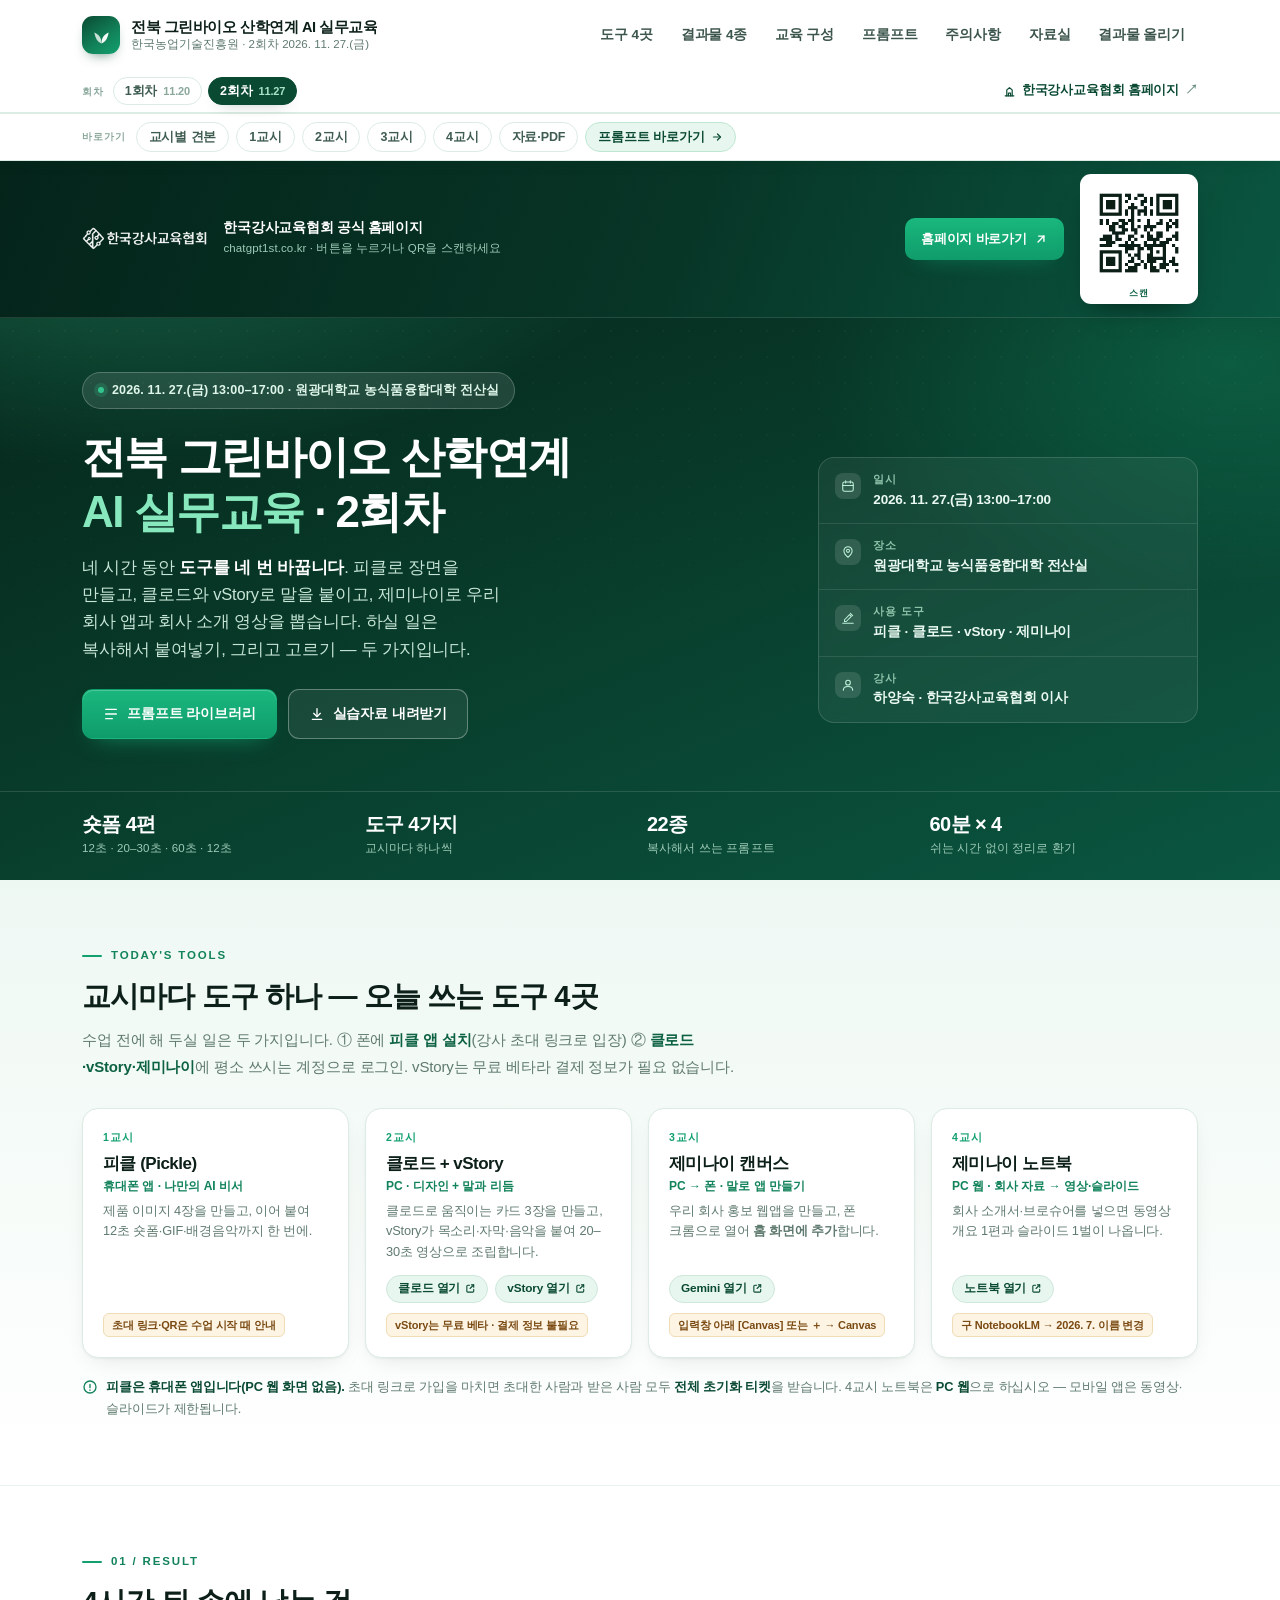
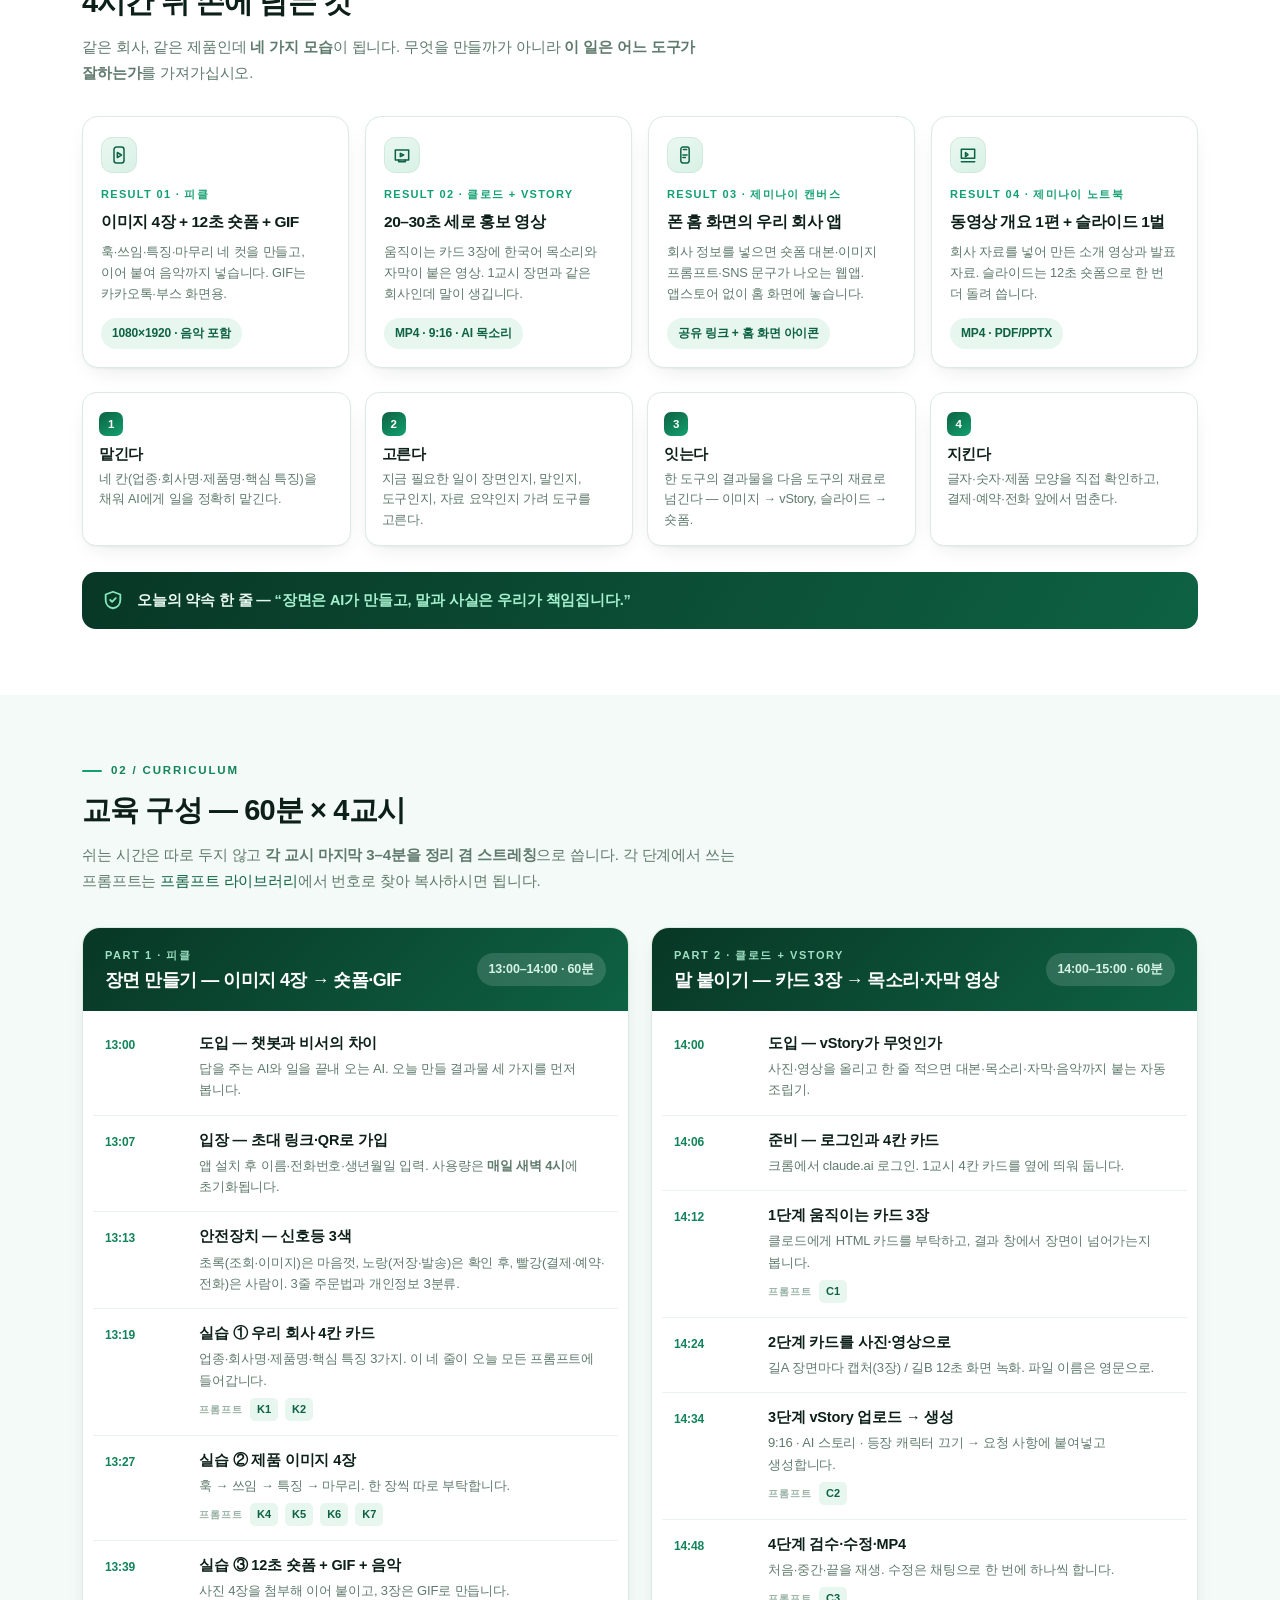
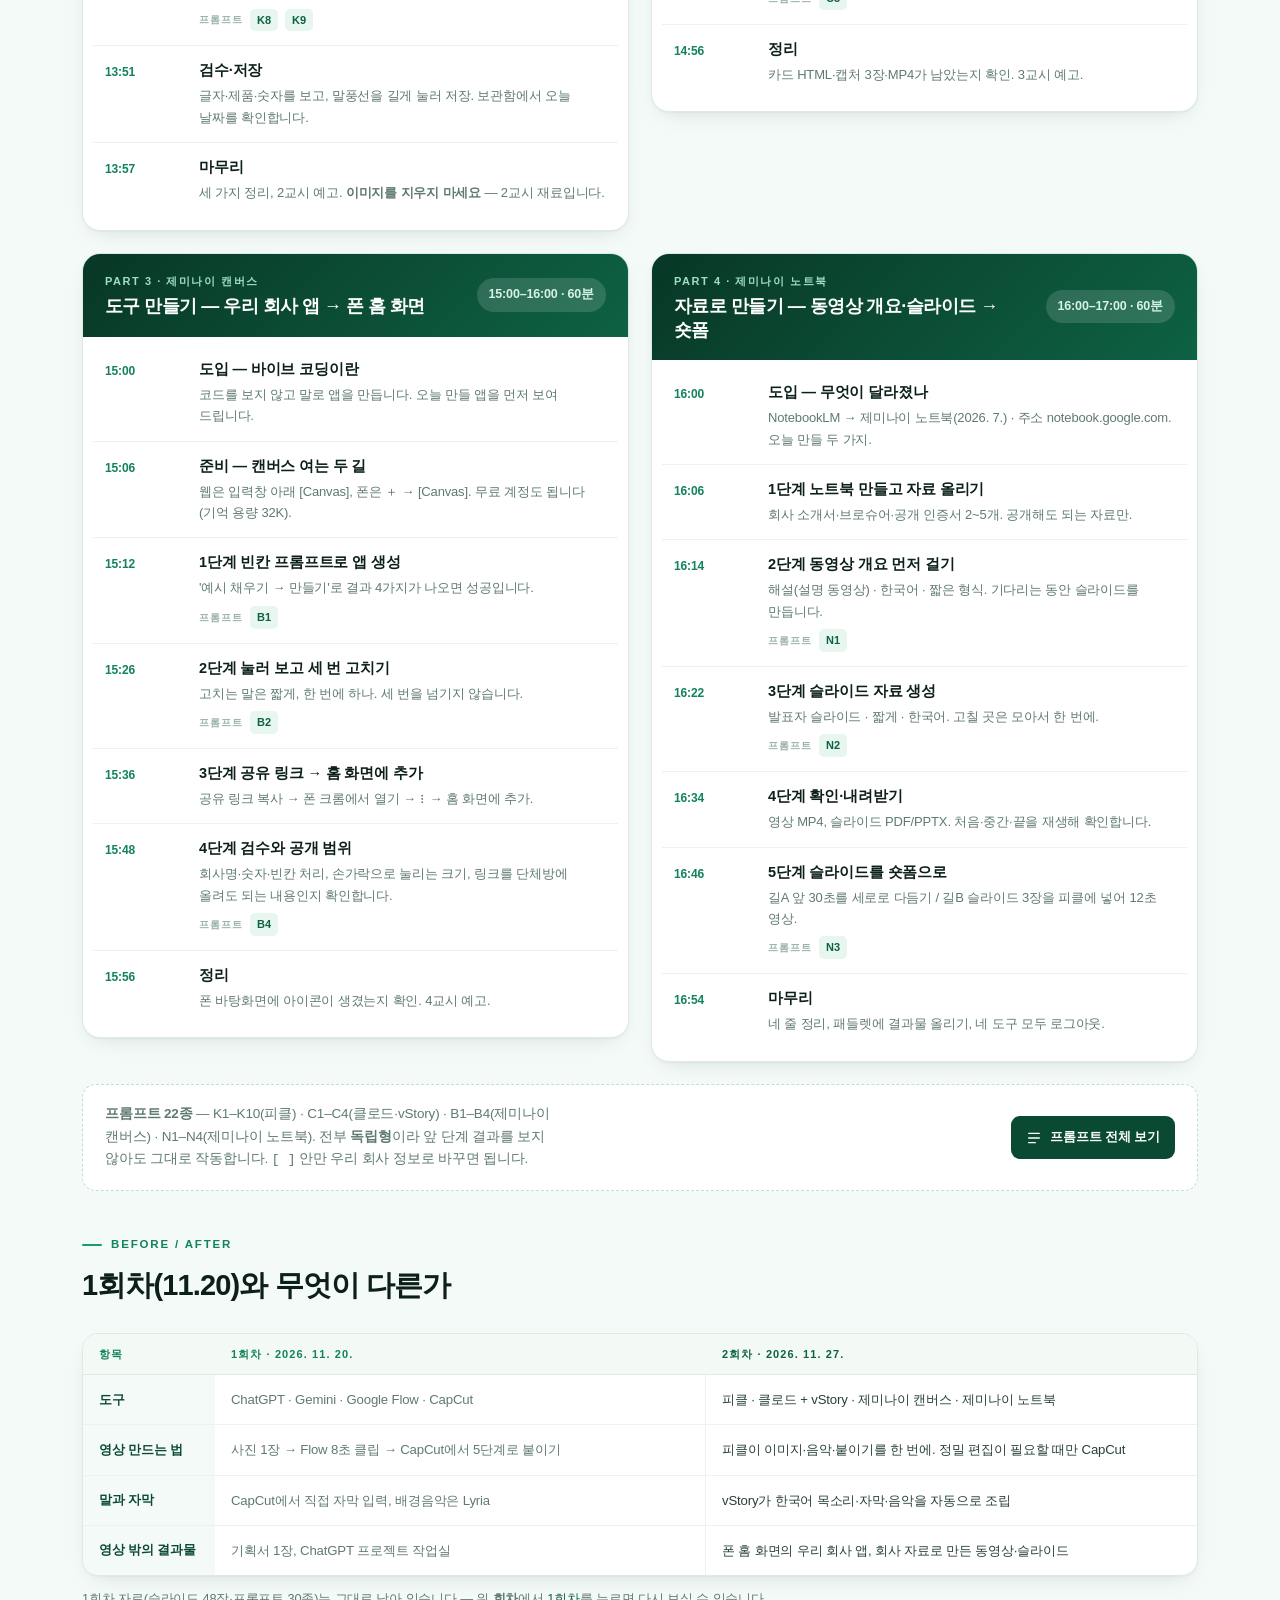
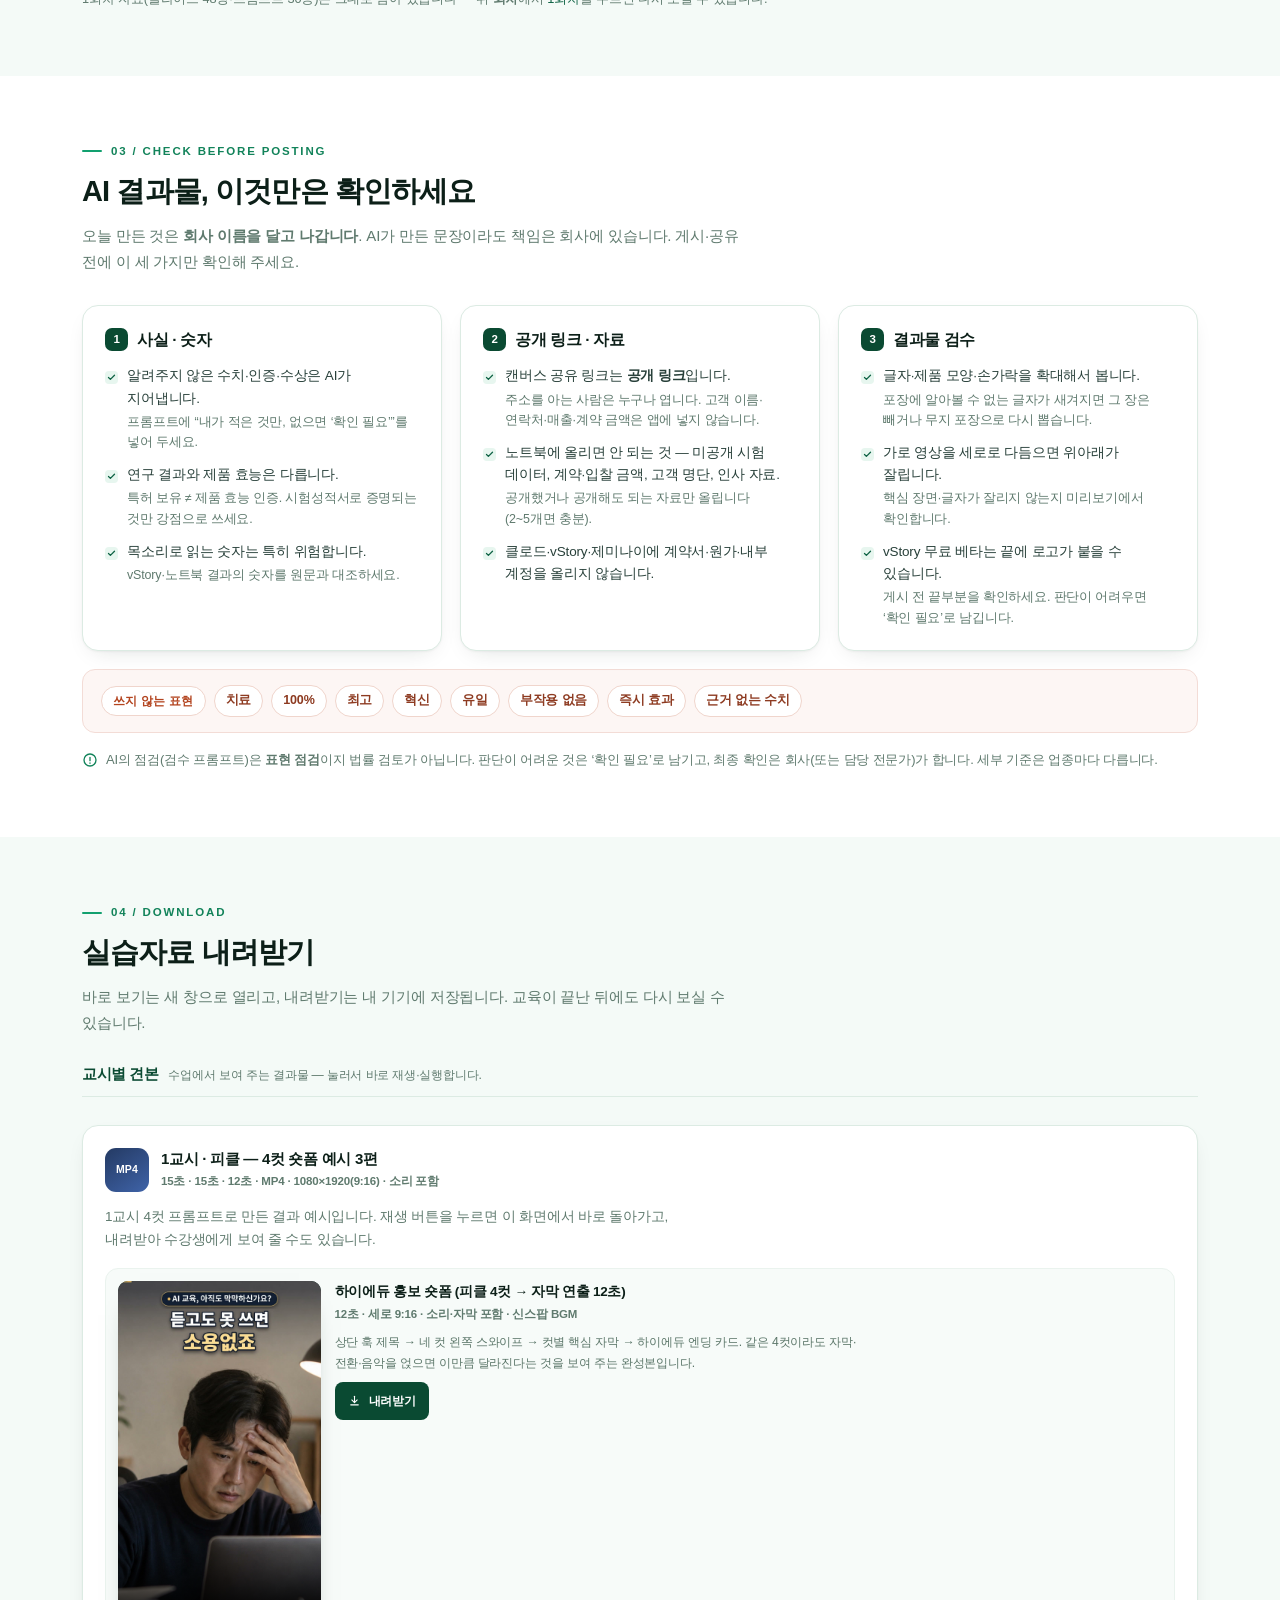
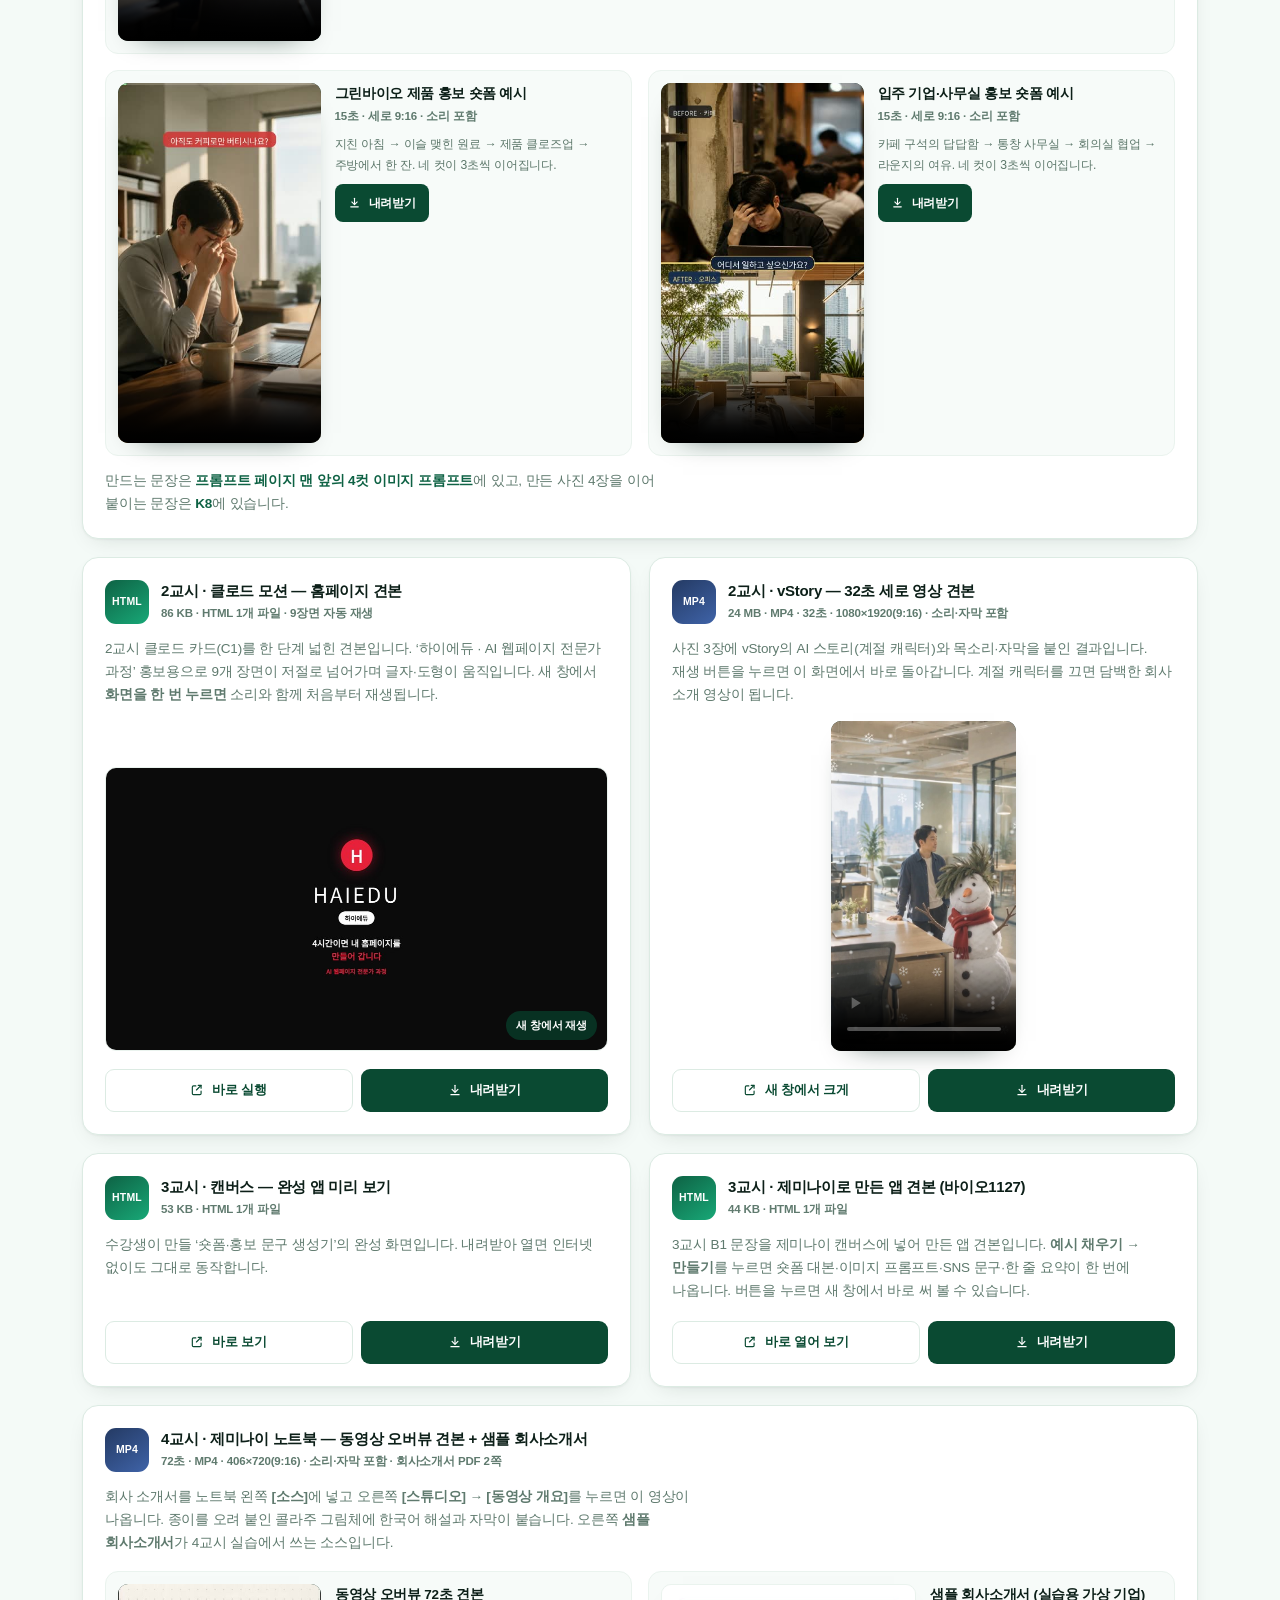
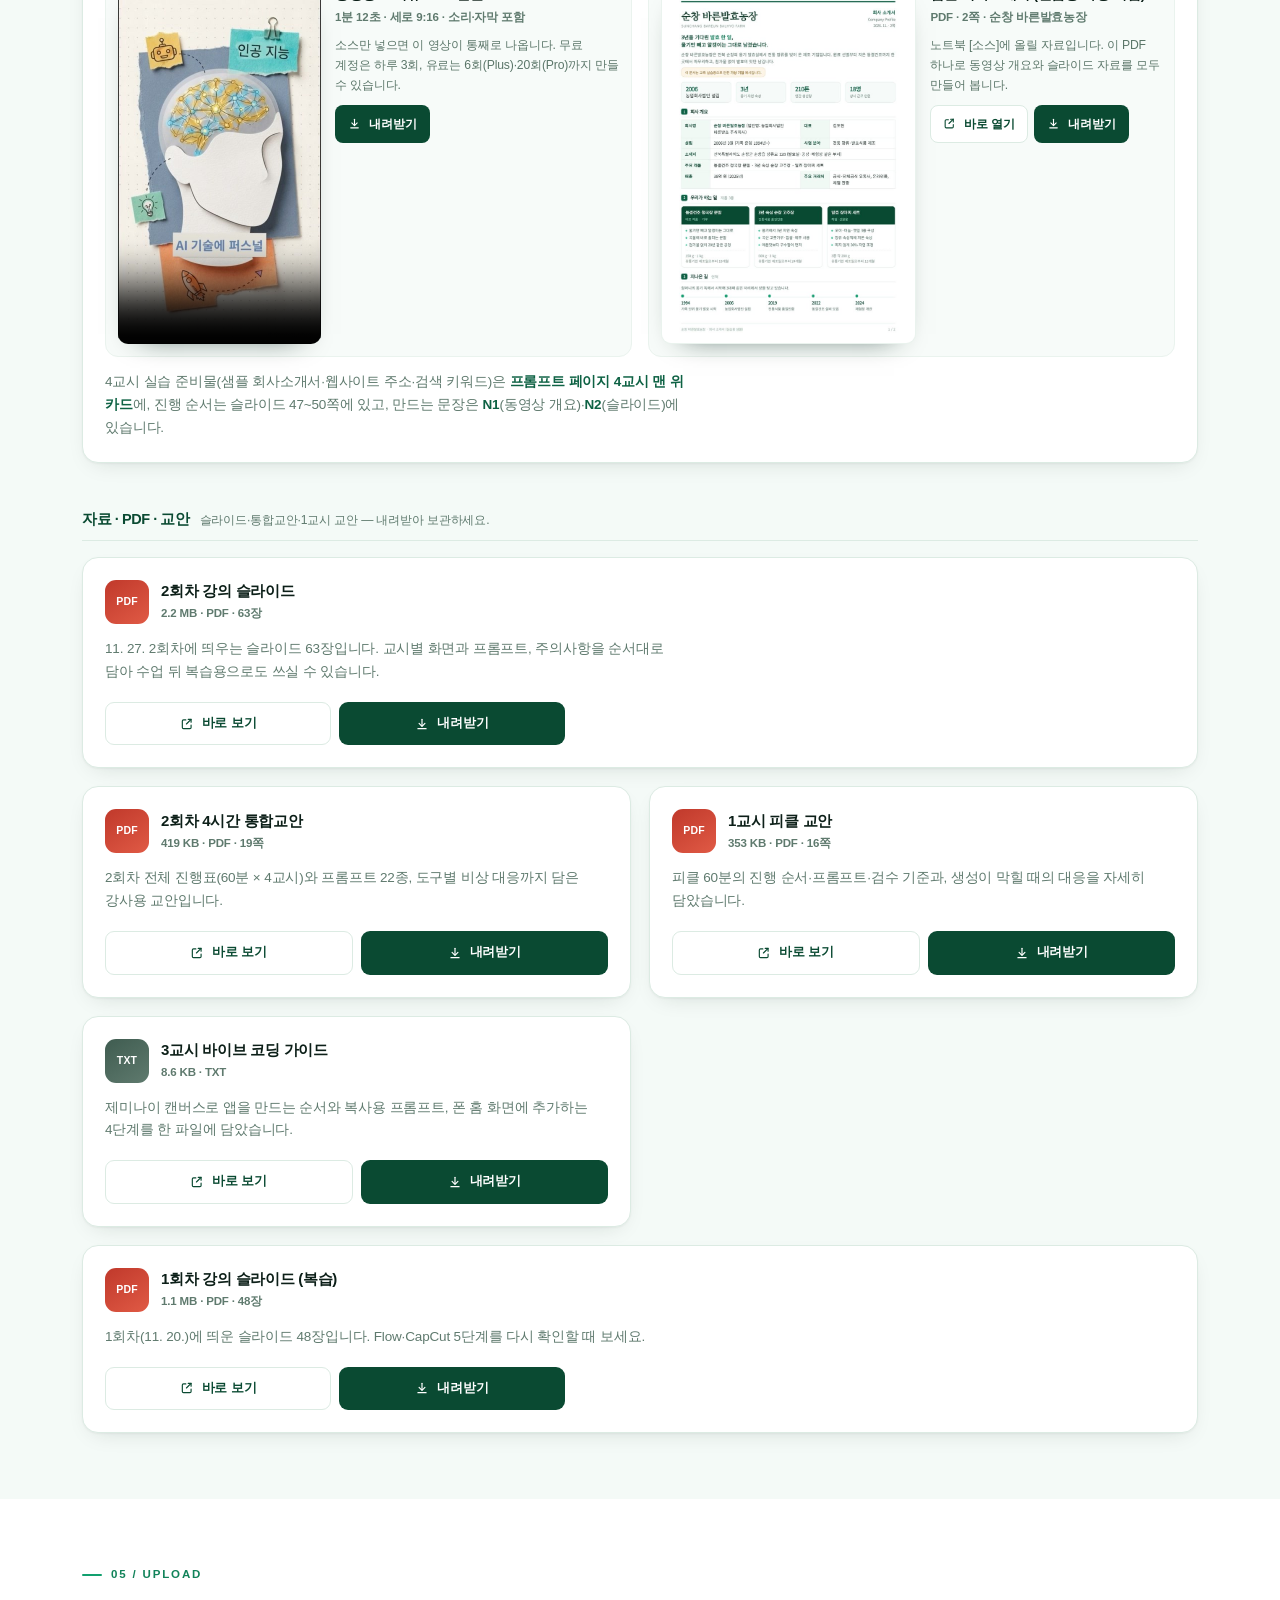
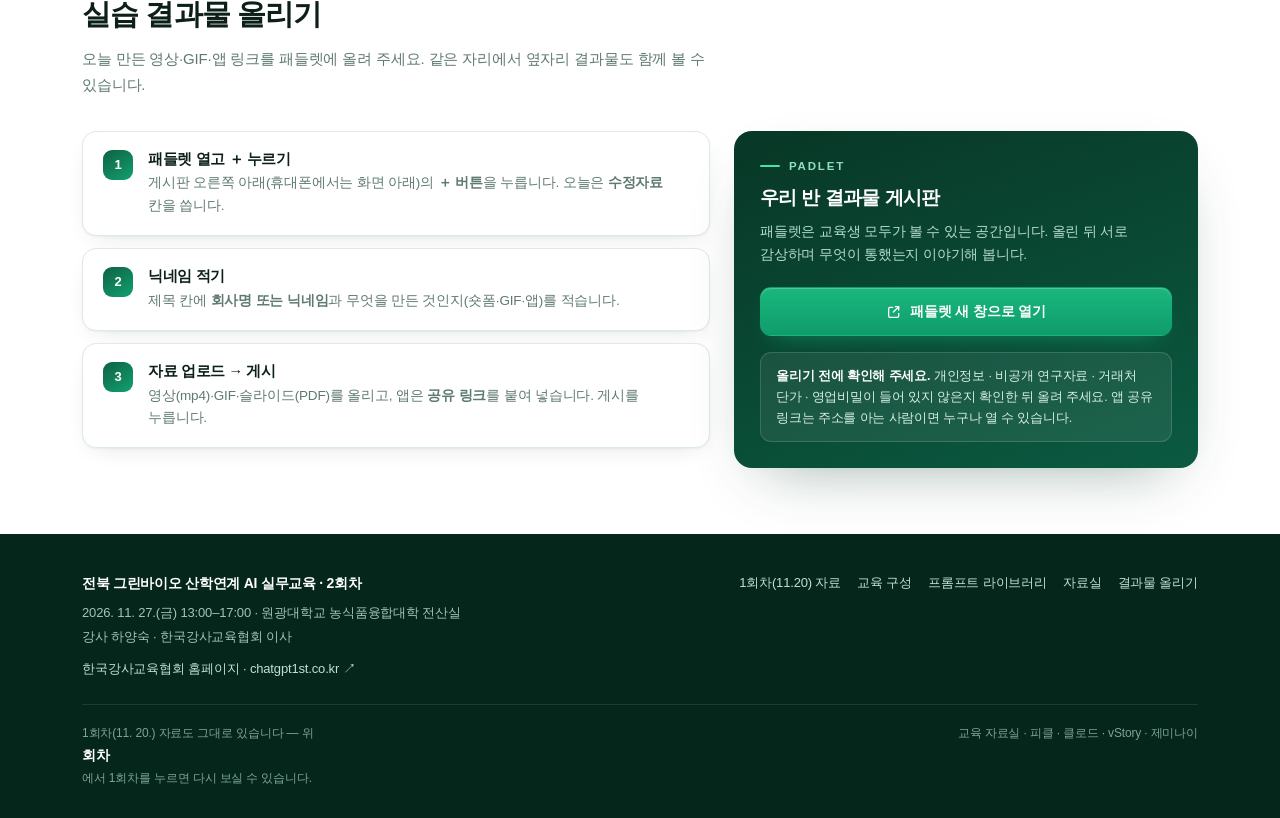
==== commit f4710613: "4교시 견본 안내에 프롬프트 페이지 4교시 준비물 카드(#p4src) 링크 추가" ====
--- a/index.html
+++ b/index.html
@@ -698,8 +698,8 @@
             </figcaption>
           </figure>
         </div>
-        <p class="vid-note">4교시 진행 순서는 슬라이드 47~50쪽에 있고,
-          만드는 문장은 <a href="prompts.html#N1">N1</a>(동영상 개요)·<a href="prompts.html#N2">N2</a>(슬라이드)에 있습니다.</p>
+        <p class="vid-note">4교시 실습 준비물(샘플 회사소개서·웹사이트 주소·검색 키워드)은 <a href="prompts.html#p4src">프롬프트 페이지 4교시 맨 위 카드</a>에,
+          진행 순서는 슬라이드 47~50쪽에 있고, 만드는 문장은 <a href="prompts.html#N1">N1</a>(동영상 개요)·<a href="prompts.html#N2">N2</a>(슬라이드)에 있습니다.</p>
       </article>
 
       <div class="dl-sub" id="pdf">
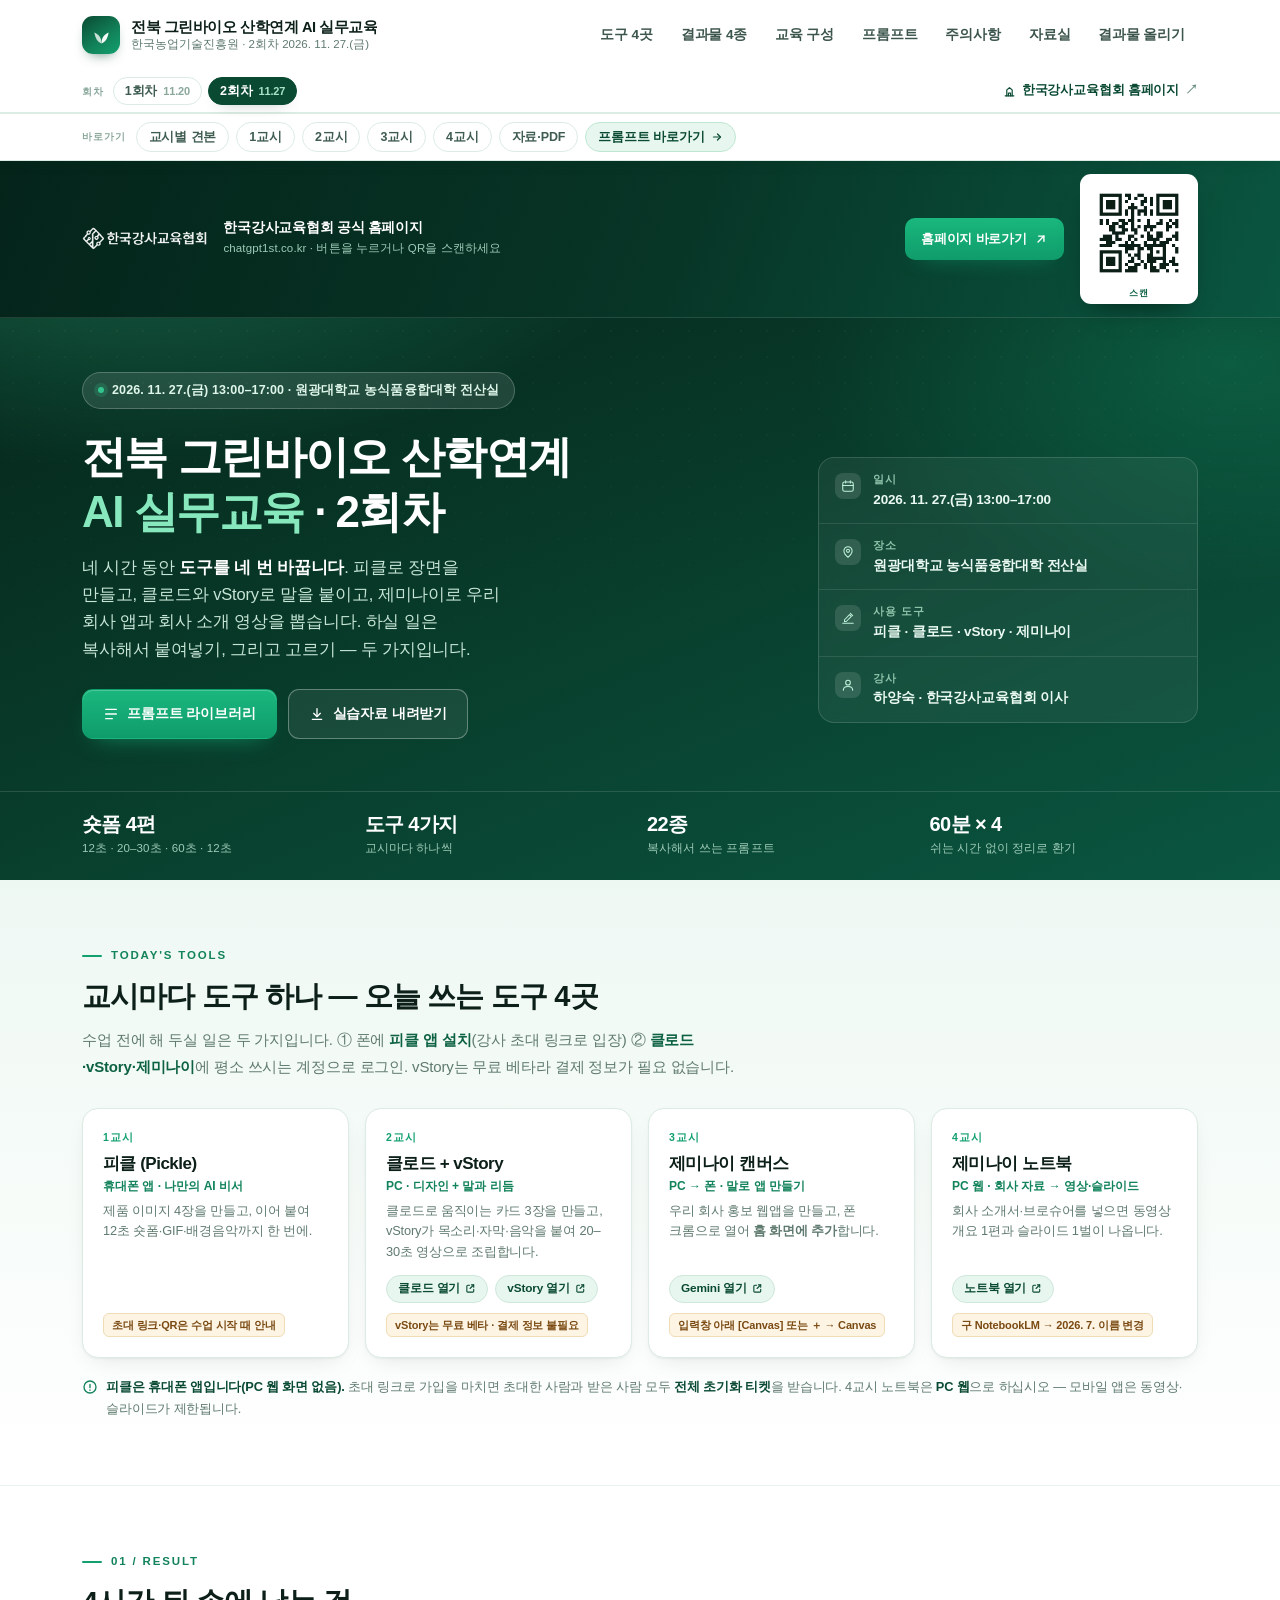
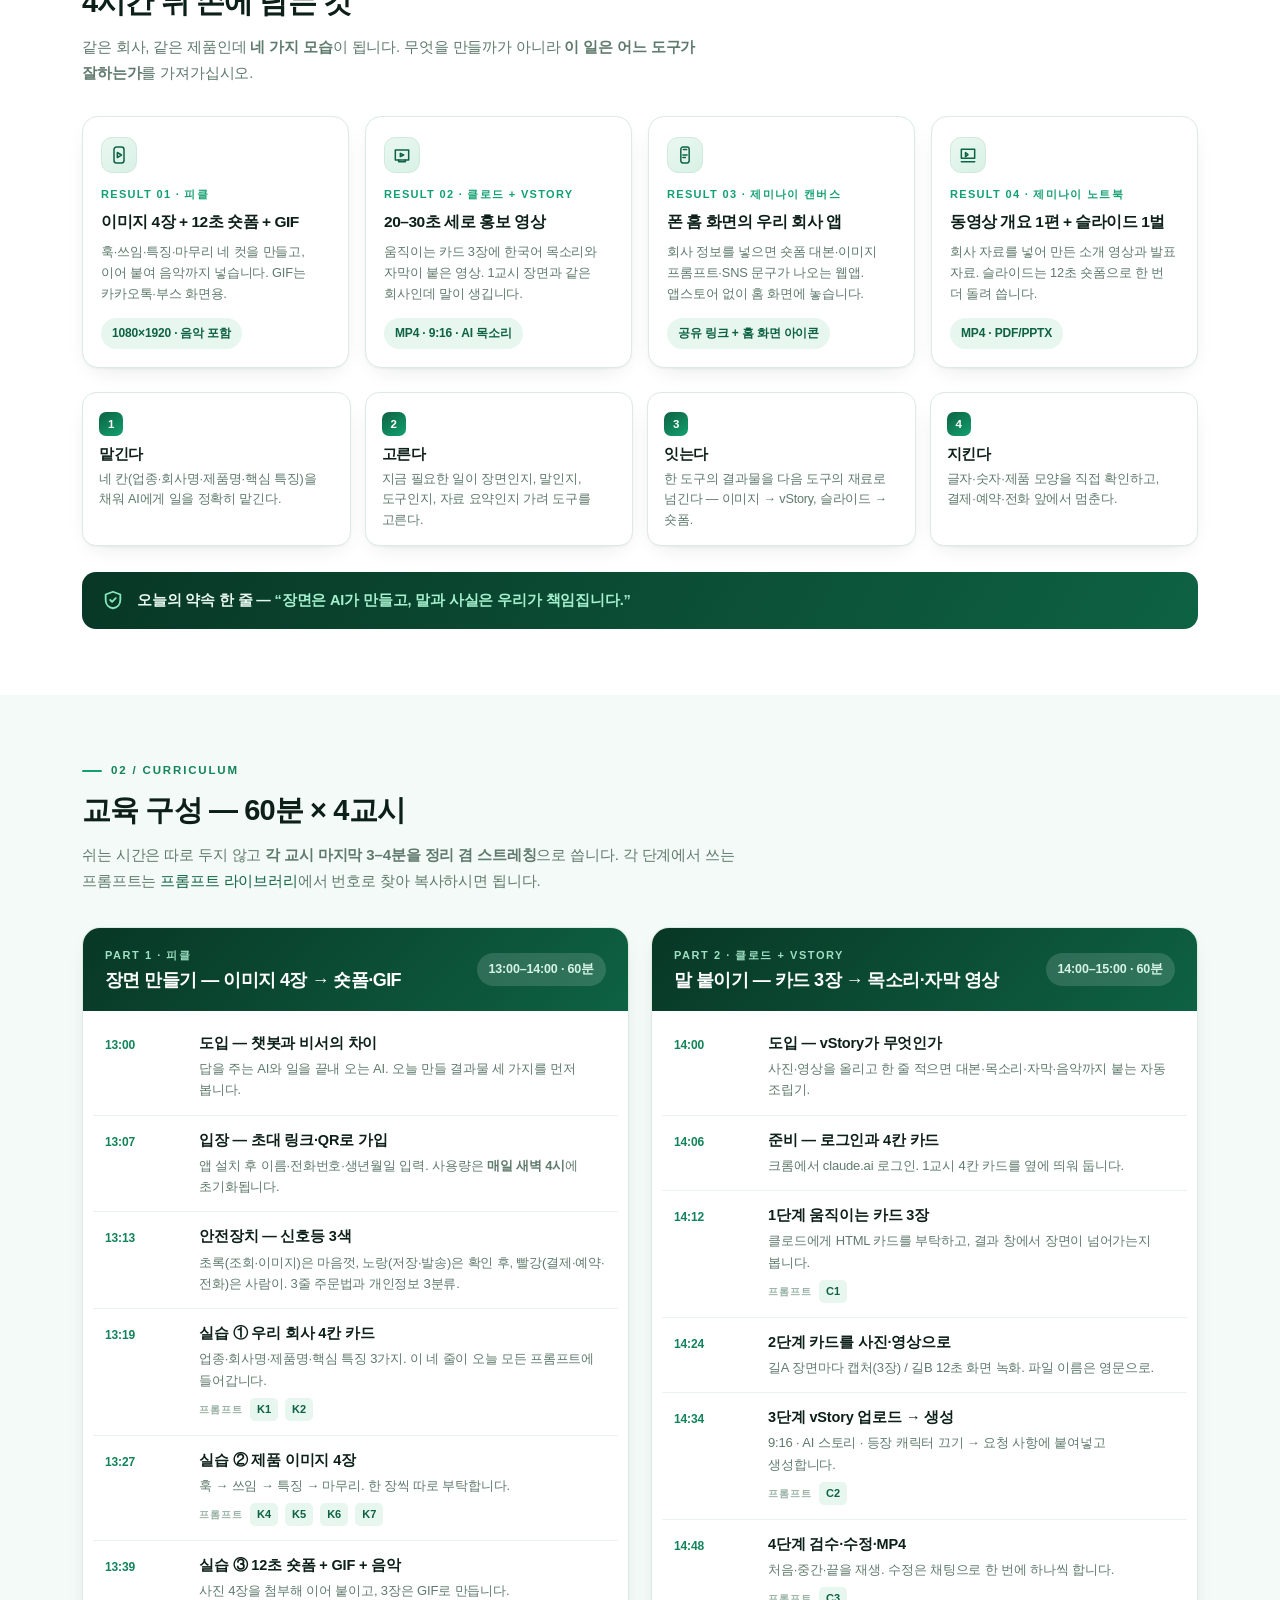
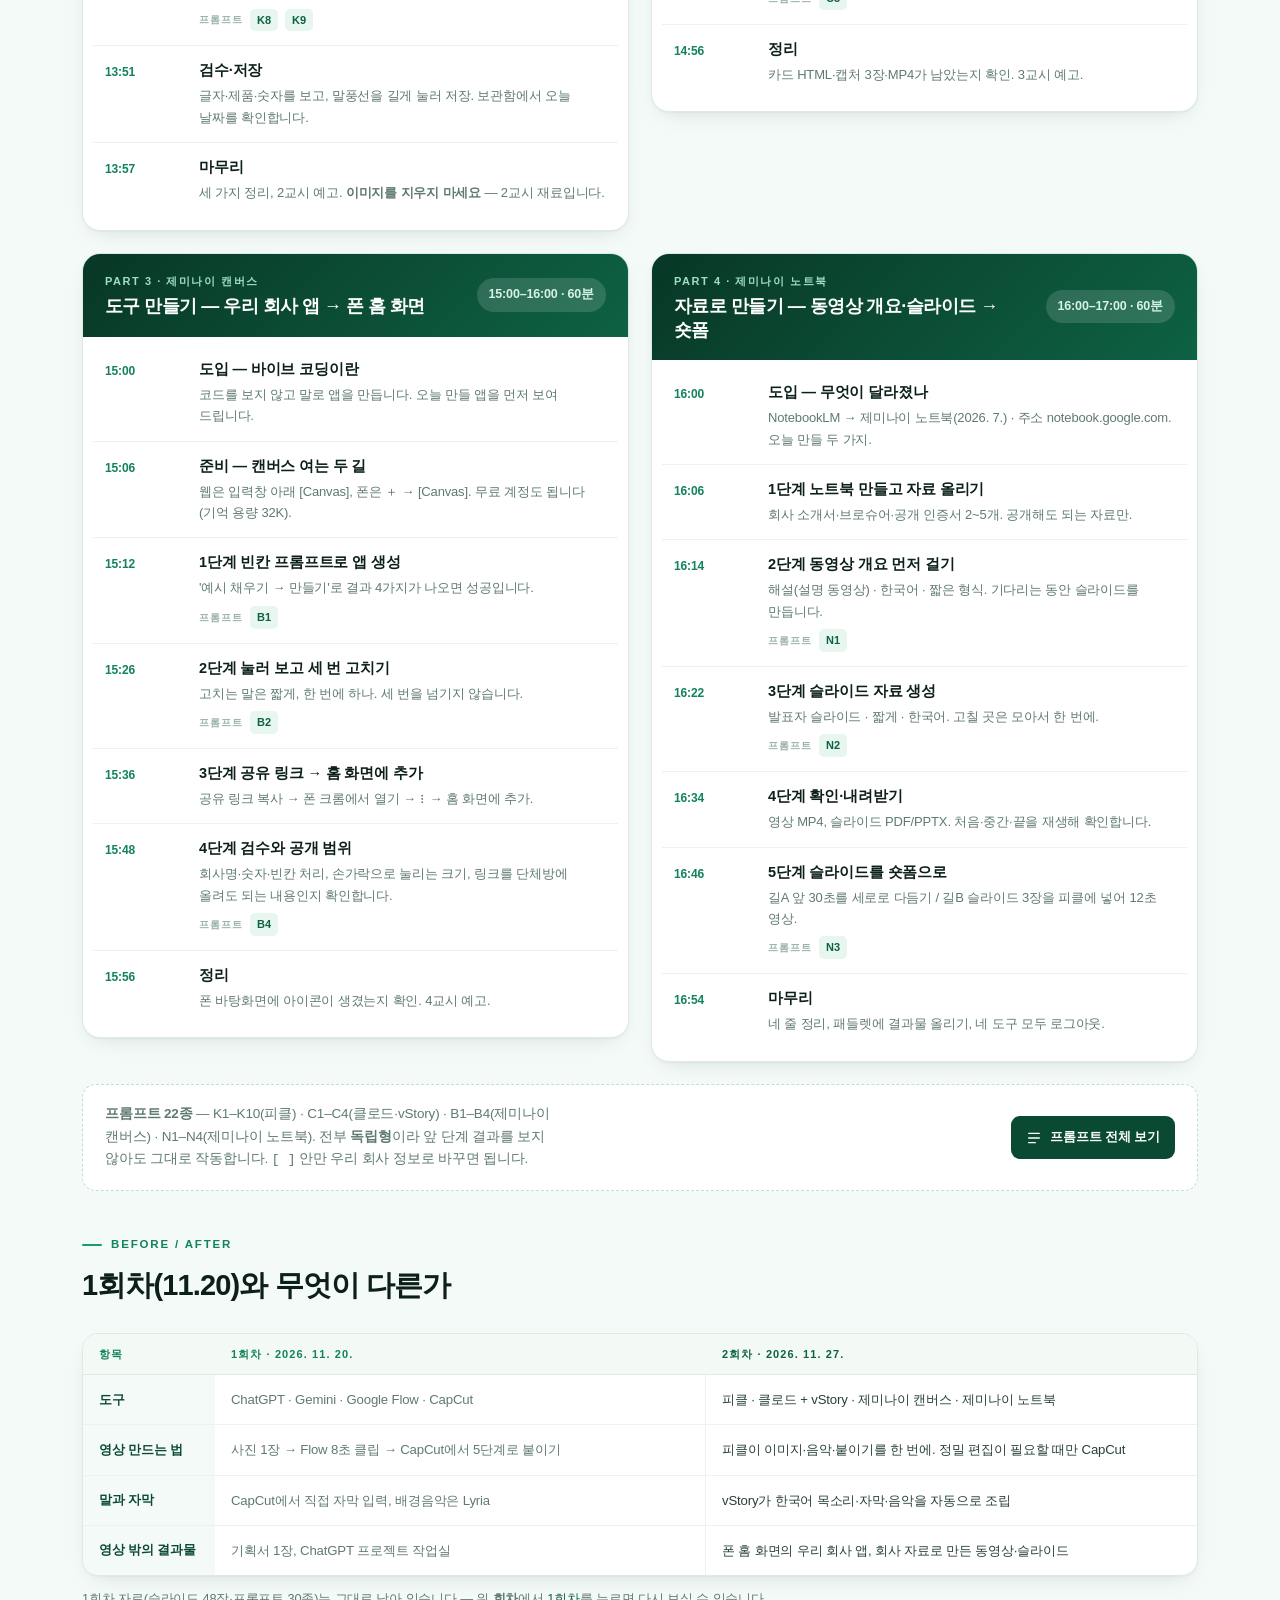
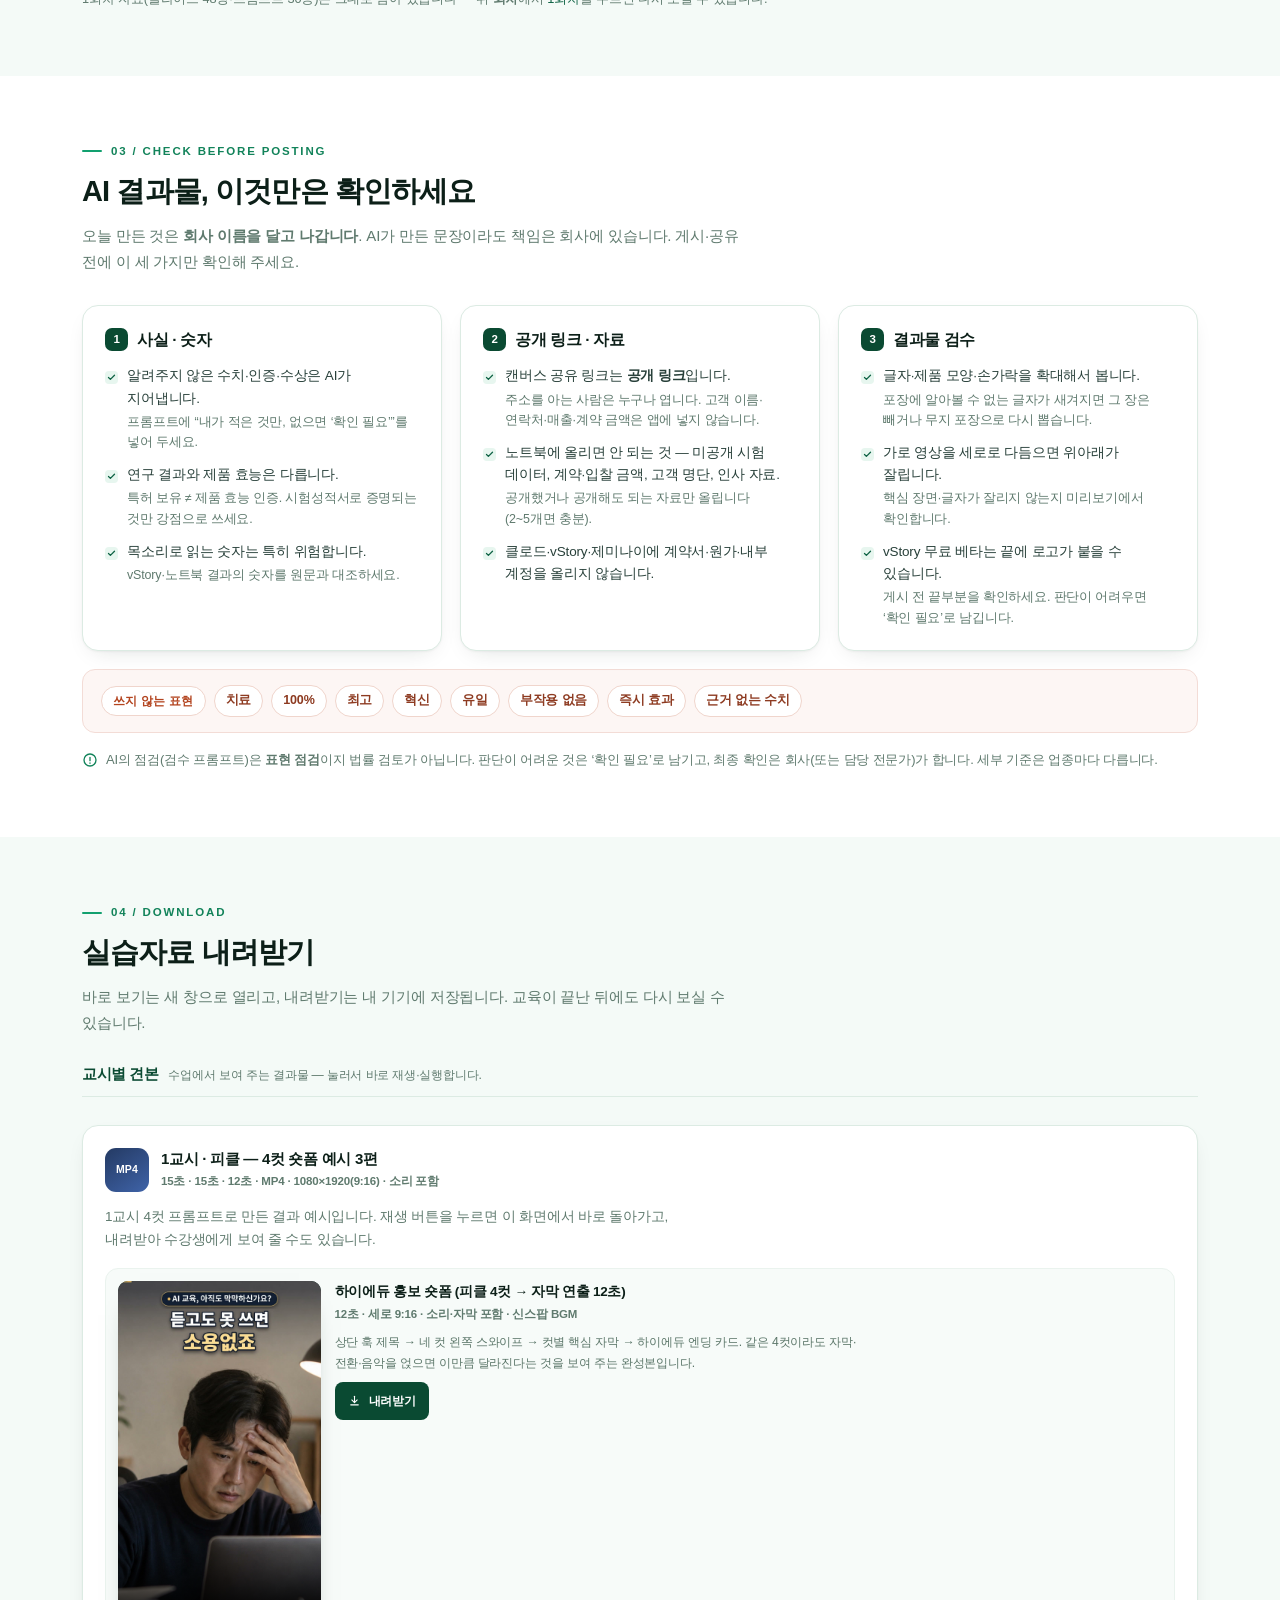
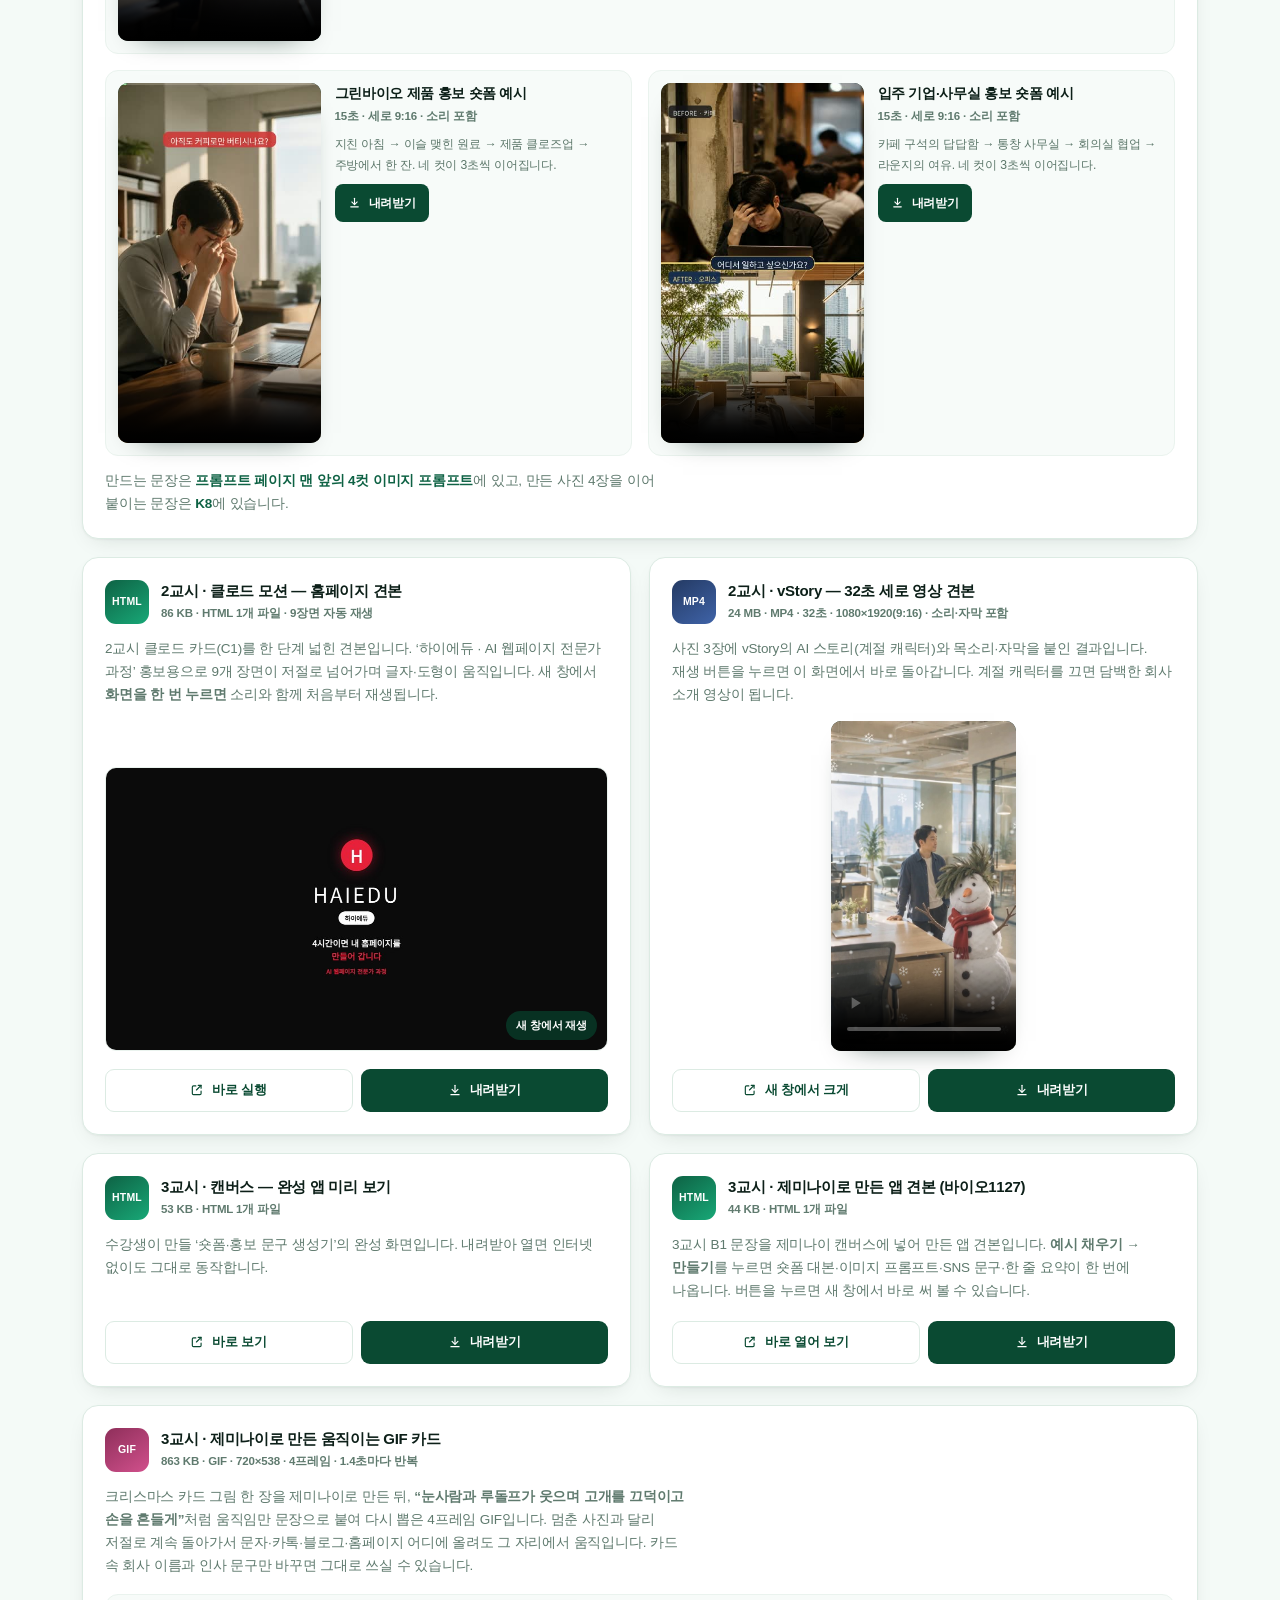
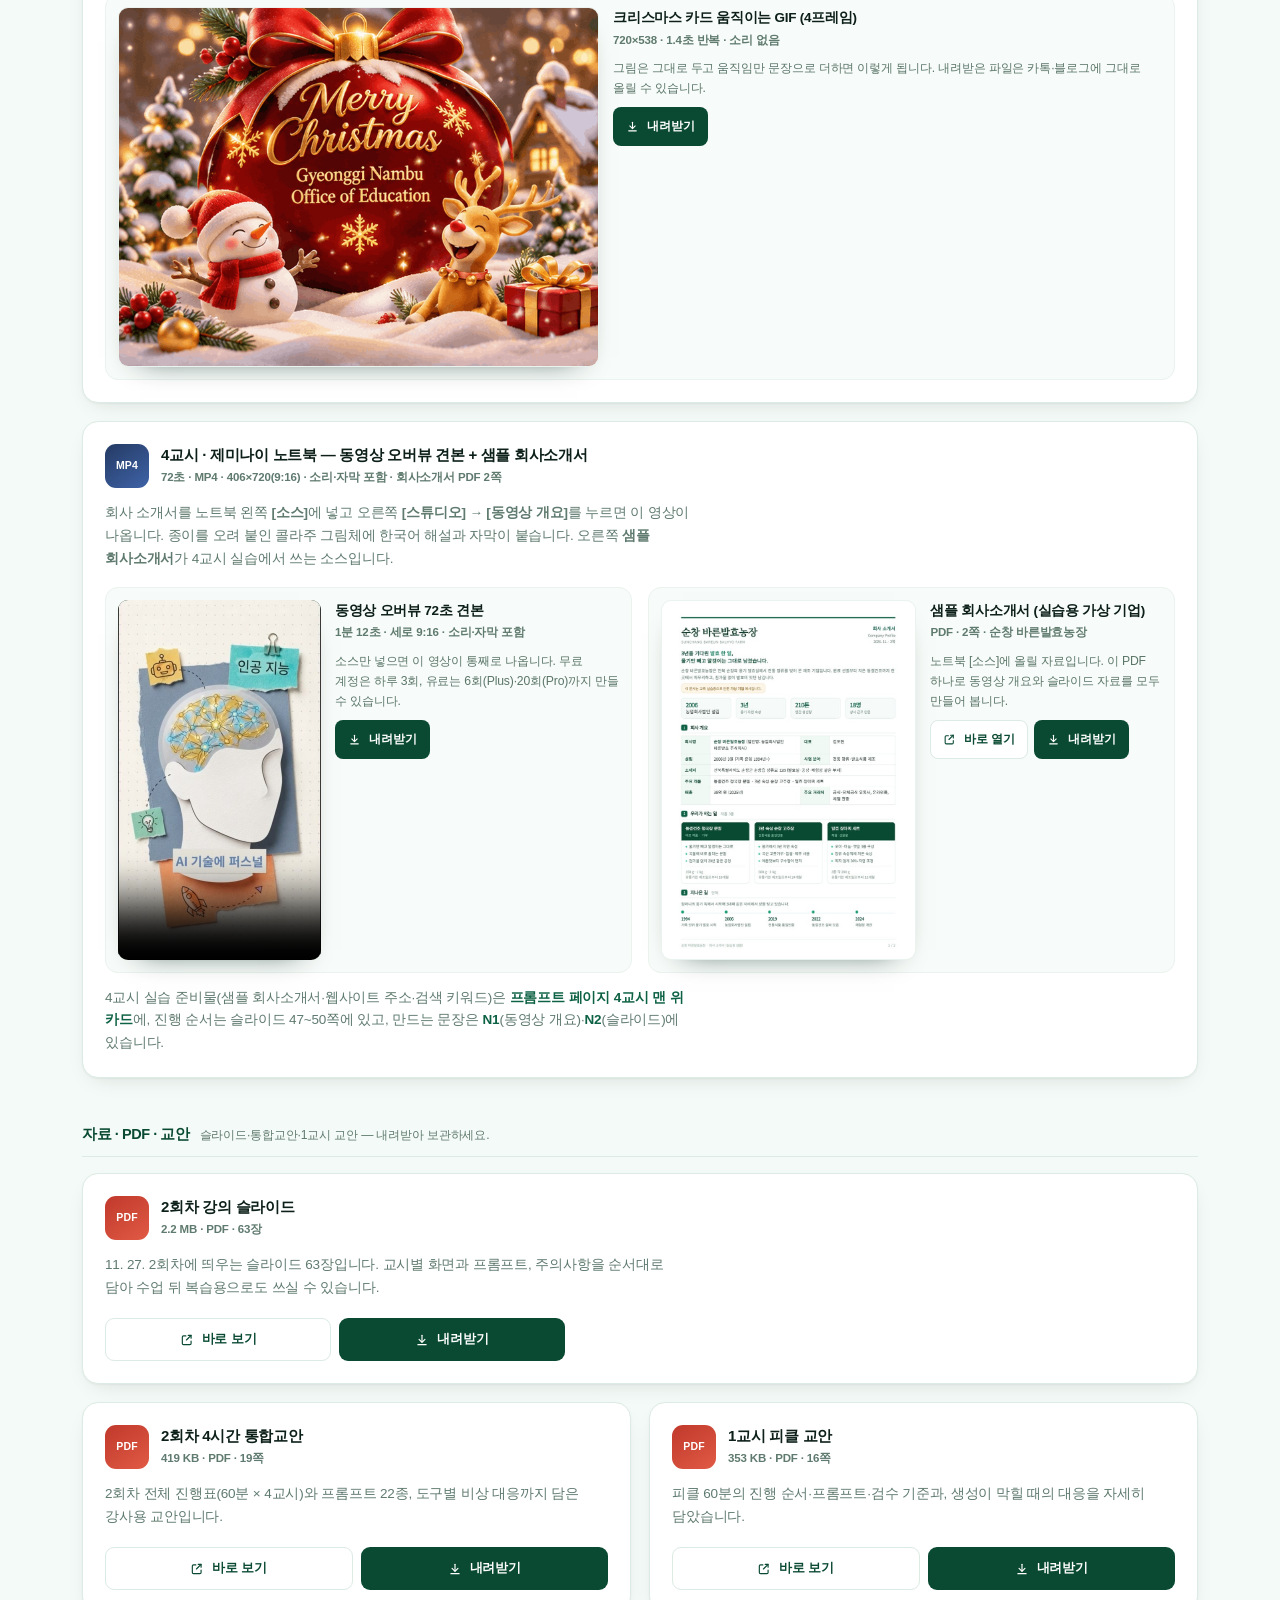
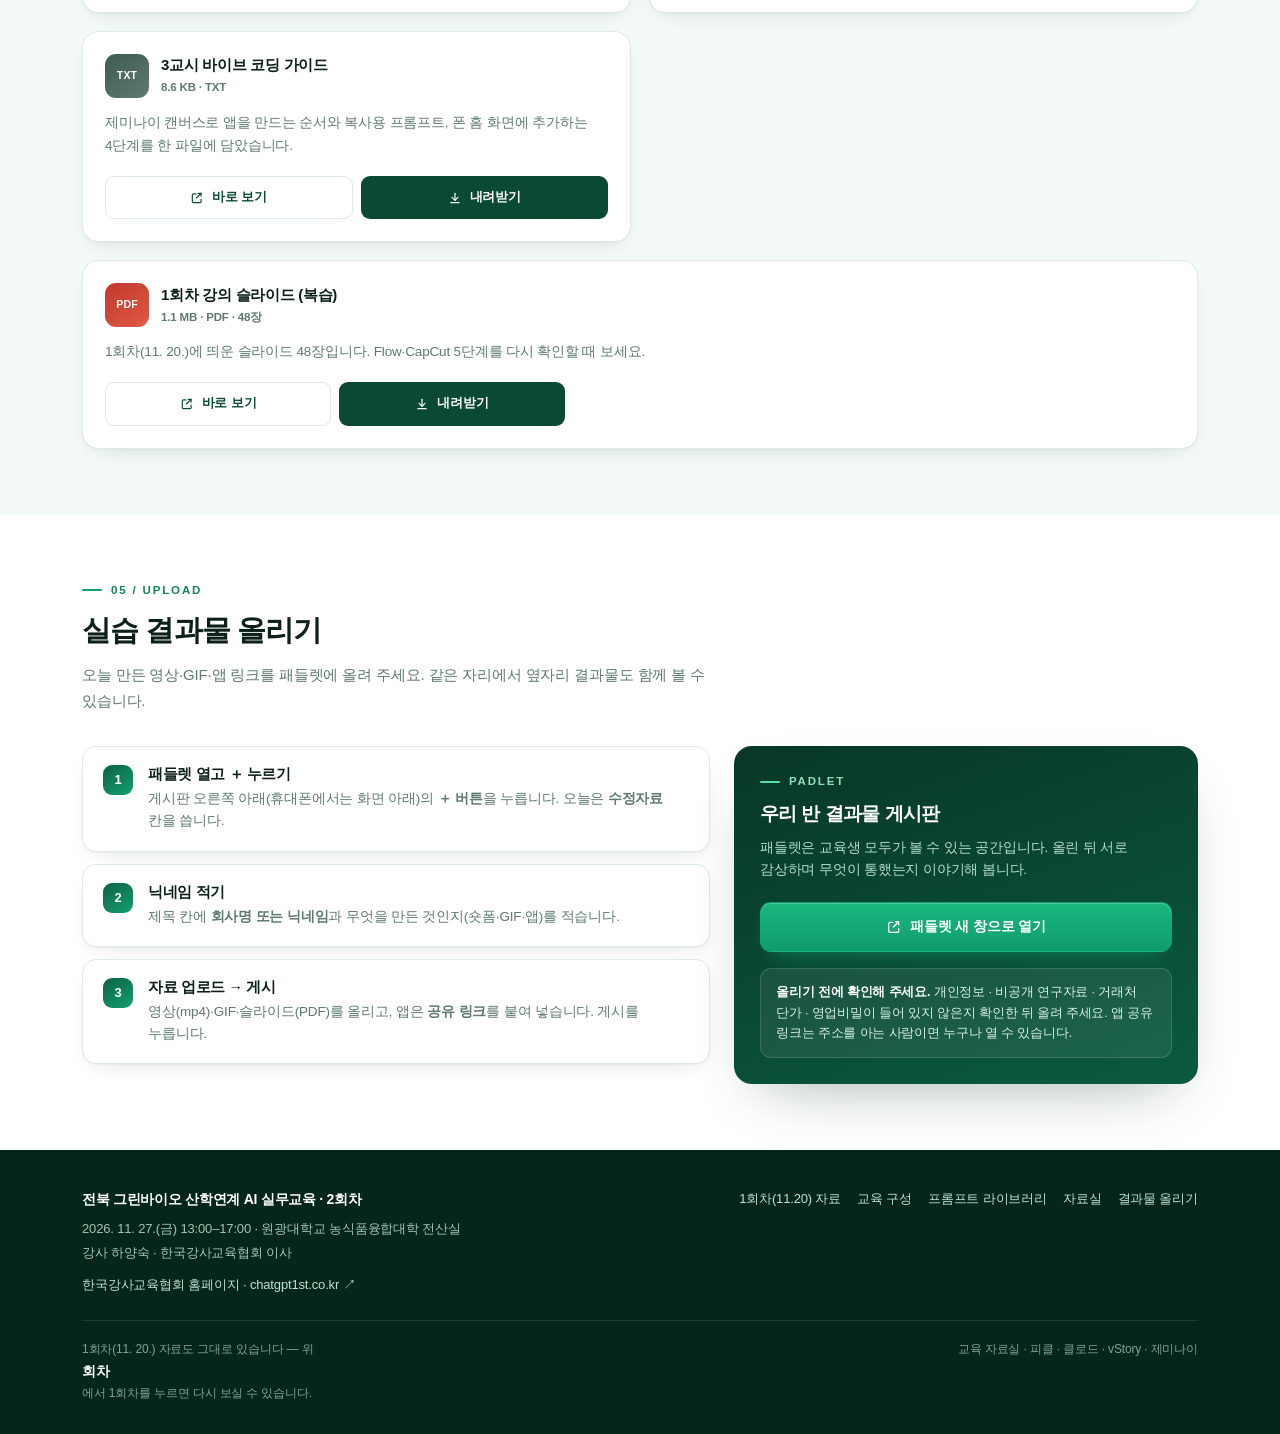
==== commit 3f819586: "3교시 견본에 제미나이로 만든 움직이는 GIF 카드(크리스마스 카드 4프레임) 추가" ====
--- a/index.html
+++ b/index.html
@@ -652,6 +652,34 @@
         </div>
       </article>
 
+      <article class="dl wide">
+        <div class="dl-top">
+          <span class="fmt gif">GIF</span>
+          <div>
+            <h3>3교시 · 제미나이로 만든 움직이는 GIF 카드</h3>
+            <div class="meta">863 KB · GIF · 720×538 · 4프레임 · 1.4초마다 반복</div>
+          </div>
+        </div>
+        <p>크리스마스 카드 그림 한 장을 제미나이로 만든 뒤, <b>“눈사람과 루돌프가 웃으며 고개를 끄덕이고 손을 흔들게”</b>처럼
+          움직임만 문장으로 붙여 다시 뽑은 4프레임 GIF입니다. 멈춘 사진과 달리 저절로 계속 돌아가서
+          문자·카톡·블로그·홈페이지 어디에 올려도 그 자리에서 움직입니다. 카드 속 회사 이름과 인사 문구만 바꾸면 그대로 쓰실 수 있습니다.</p>
+        <div class="vid-row">
+          <figure class="vid feat">
+            <img class="pthumb" src="files/gemini_christmas_card.gif"
+              alt="제미나이로 만든 크리스마스 카드 GIF — 리본을 단 빨간 볼 장식 앞에서 눈사람과 루돌프가 손을 흔들어요">
+            <figcaption>
+              <b>크리스마스 카드 움직이는 GIF (4프레임)</b>
+              <span>720×538 · 1.4초 반복 · 소리 없음</span>
+              <p class="vd">그림은 그대로 두고 움직임만 문장으로 더하면 이렇게 됩니다. 내려받은 파일은 카톡·블로그에 그대로 올릴 수 있습니다.</p>
+              <a class="btn btn-dark" href="files/gemini_christmas_card.gif" download="gemini_christmas_card.gif">
+                <svg viewBox="0 0 24 24"><path d="M12 4v11"/><path d="m7 11 5 5 5-5"/><path d="M5 20h14"/></svg>
+                내려받기
+              </a>
+            </figcaption>
+          </figure>
+        </div>
+      </article>
+
       <article id="s4" class="dl wide">
         <div class="dl-top">
           <span class="fmt mp4">MP4</span>
--- a/assets/style.css
+++ b/assets/style.css
@@ -670,6 +670,7 @@
 
 /* ---------- 자료실: 숏폼 예시 영상 ---------- */
 .fmt.mp4{background:linear-gradient(145deg,#243a63,#3f63a8)}
+.fmt.gif{background:linear-gradient(145deg,#8e2f5a,#d1508c)}
 .vid-row{display:grid;grid-template-columns:repeat(2,minmax(0,1fr));gap:16px;margin-top:16px}
 .vid.feat{grid-column:1/-1}
 .vid img.pthumb{display:block;flex:none;width:auto;height:clamp(300px,40vh,400px);max-width:100%;margin:0 auto;background:#fff;border:1px solid var(--line-2);border-radius:10px;box-shadow:0 12px 28px -22px rgba(4,36,26,.9)}
